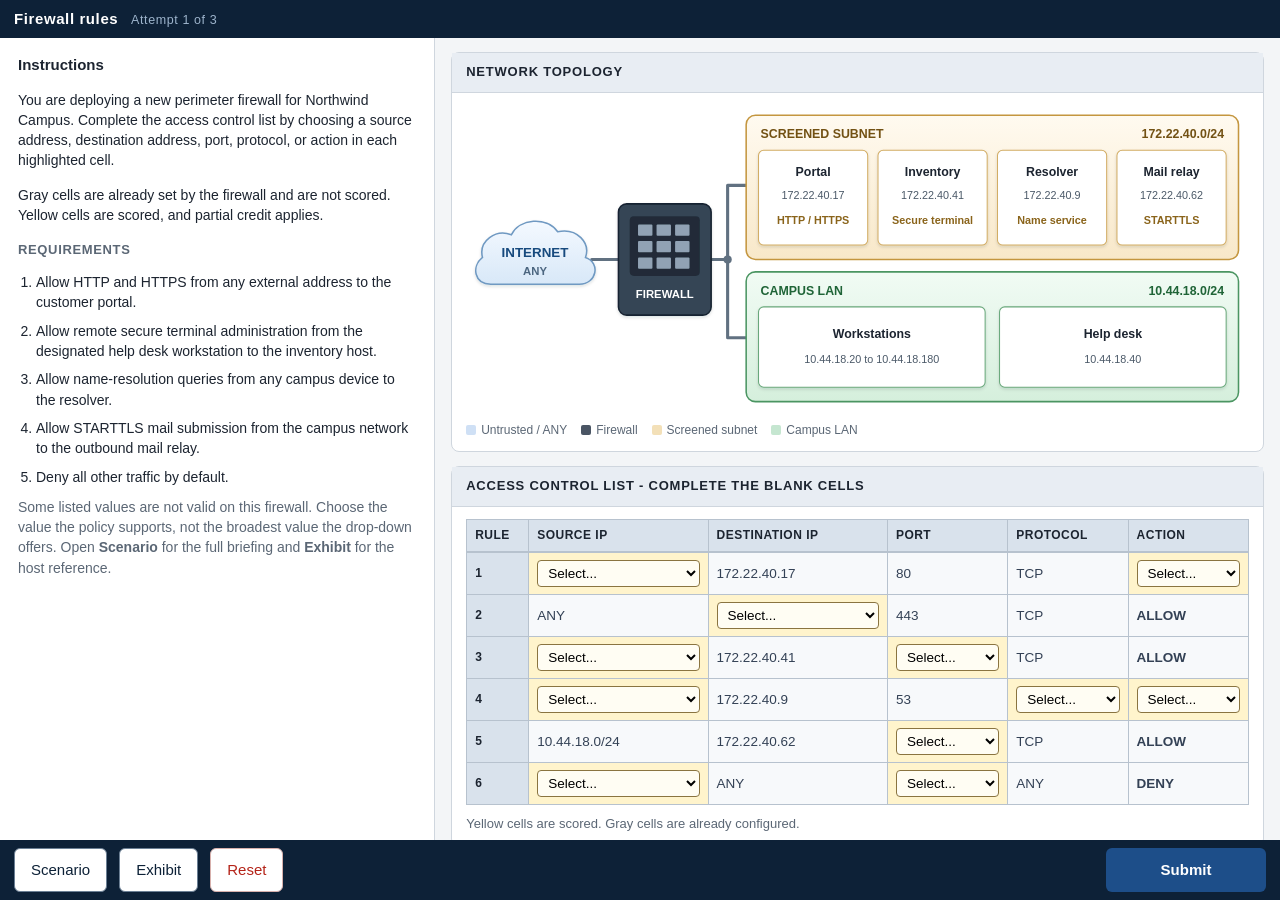
==== firewall-rules.html @ afe7bc21 "Testing network diagram PBQ" ====
<!DOCTYPE html>
<html lang="en">
<head>
  <meta charset="utf-8" />
  <meta name="viewport" content="width=device-width, initial-scale=1" />
  <title>Firewall Access Control List</title>
    <link rel="stylesheet" href="assets/css/text-scale.css" />
  <style>
    :root {
      --navy: #0d2137;
      --ink: #1c2430;
      --muted: #5b6775;
      --line: #cfd6de;
      --paper: #f3f5f7;
      --white: #ffffff;
      --gold: #fff4cc;
      --allow: #157a3b;
      --deny: #b42318;
      --info: #1d4e89;
      --shadow: 0 10px 30px rgba(13, 33, 55, .18);
      --focus: #7766cc;
    }

    * { box-sizing: border-box; }
    html, body { height: 100%; }
    html { scroll-behavior: smooth; }
    body {
      margin: 0;
      color: var(--ink);
      background: var(--paper);
      font-family: "Segoe UI", Tahoma, Geneva, Verdana, sans-serif;
      font-size: calc(15px * var(--scale-body, 1) * var(--scale-all, 1));
      line-height: 1.45;
    }
    button, select { font: inherit; }
    button { cursor: pointer; }
    code, .mono { font-family: ui-monospace, "Cascadia Code", Consolas, monospace; }
    :focus-visible {
      outline: 3px solid var(--focus);
      outline-offset: 2px;
    }
    .sr-only {
      position: absolute;
      width: 1px;
      height: 1px;
      padding: 0;
      margin: -1px;
      overflow: hidden;
      clip: rect(0, 0, 0, 0);
      white-space: nowrap;
      border: 0;
    }

    .screen { display: none; height: 100%; }
    .screen.active { display: flex; flex-direction: column; }

    .primary, .ghost, .danger {
      border-radius: 6px;
      padding: 10px 16px;
      border: 1px solid transparent;
    }
    .primary {
      background: #1d4e89;
      color: #fff;
      font-weight: 650;
      min-width: 160px;
    }
    .primary:hover { background: #163a66; }
    .ghost {
      background: var(--white);
      border-color: #6b7f94;
      color: var(--navy);
    }
    .ghost:hover { background: #eef3f8; }
    .danger {
      background: #fff;
      border-color: #d7b0ac;
      color: var(--deny);
    }

    .topbar, .bottombar {
      display: flex;
      align-items: center;
      gap: 12px;
      padding: 8px 14px;
      background: var(--navy);
      color: #d7e2ee;
      flex-wrap: wrap;
    }
    .brand { margin: 0; font-size: calc(15px * var(--scale-h1, 1) * var(--scale-all, 1)); font-weight: 700; color: #fff; letter-spacing: .04em; }
    .brand small { font-weight: 500; color: #9db4cc; margin-left: 8px; }
    .spacer { flex: 1; }

    .workspace {
      flex: 1;
      display: grid;
      grid-template-columns: minmax(280px, 34%) 1fr;
      min-height: 0;
      overflow: hidden;
    }
    .instructions {
      background: var(--white);
      border-right: 1px solid var(--line);
      padding: 16px 18px 24px;
      overflow: auto;
    }
    .instructions h2 { margin: 0 0 10px; font-size: calc(15px * var(--scale-h2, 1) * var(--scale-all, 1)); }
    .instructions h3 { margin: 16px 0 6px; font-size: calc(13px * var(--scale-h3, 1) * var(--scale-all, 1)); letter-spacing: .05em; text-transform: uppercase; color: var(--muted); }
    .instructions p, .instructions li { font-size: calc(14px * var(--scale-prose, 1) * var(--scale-all, 1)); }
    .requirements { margin: 12px 0 0; padding-left: 18px; }
    .requirements li { margin: 8px 0; }

    .main {
      padding: 14px 16px 20px;
      overflow: auto;
    }
    .panel {
      background: var(--white);
      border: 1px solid var(--line);
      border-radius: 8px;
      margin-bottom: 14px;
    }
    .panel h3 {
      margin: 0;
      padding: 10px 14px;
      font-size: calc(13px * var(--scale-h3, 1) * var(--scale-all, 1));
      letter-spacing: .06em;
      text-transform: uppercase;
      background: #e8edf3;
      border-bottom: 1px solid var(--line);
    }
    .panel-body { padding: 12px 14px; }

    .topo { width: 100%; height: auto; display: block; }
    .legend {
      display: flex;
      gap: 14px;
      flex-wrap: wrap;
      margin-top: 8px;
      font-size: calc(12px * var(--scale-small, 1) * var(--scale-all, 1));
      color: var(--muted);
    }
    .swatch {
      display: inline-block;
      width: 10px; height: 10px;
      border-radius: 2px;
      margin-right: 5px;
      vertical-align: -1px;
    }

    table.acl {
      width: 100%;
      border-collapse: collapse;
      font-size: calc(13.5px * var(--scale-table, 1) * var(--scale-all, 1));
    }
    table.acl th, table.acl td {
      border: 1px solid #b7c2ce;
      padding: 7px 8px;
      text-align: left;
    }
    table.acl th {
      background: #d9e2ec;
      font-size: calc(12px * var(--scale-table, 1) * var(--scale-all, 1));
      letter-spacing: .04em;
      text-transform: uppercase;
    }
    table.acl td.fixed { background: #f7f9fb; color: #334155; }
    table.acl td.blank { background: var(--gold); }
    table.acl select {
      width: 100%;
      min-width: 0;
      padding: 4px 6px;
      border: 1px solid #8a7440;
      background: #fffdf3;
      border-radius: 4px;
    }
    table.acl .act-allow { color: var(--allow); font-weight: 700; }
    table.acl .act-deny { color: var(--deny); font-weight: 700; }

    .hint {
      margin: 10px 0 0;
      font-size: calc(13px * var(--scale-small, 1) * var(--scale-all, 1));
      color: var(--muted);
    }

    .bottombar { justify-content: flex-start; }
    .scorepill {
      background: #081524;
      border: 1px solid #2a4663;
      padding: 4px 10px;
      border-radius: 4px;
    }

    .modal {
      display: none;
      position: fixed;
      inset: 0;
      background: rgba(8, 16, 28, .55);
      z-index: 20;
      align-items: center;
      justify-content: center;
      padding: 20px;
    }
    .modal.open { display: flex; }
    .modal-card {
      width: min(880px, 100%);
      max-height: 90vh;
      overflow: auto;
      background: #fff;
      border-radius: 8px;
      box-shadow: var(--shadow);
    }
    .modal-card:focus { outline: none; }
    .modal-card header {
      display: flex;
      align-items: center;
      padding: 10px 14px;
      background: var(--navy);
      color: #fff;
    }
    .modal-body { padding: 14px 16px 20px; }
    .modal-body p { font-size: calc(14px * var(--scale-prose, 1) * var(--scale-all, 1)); }
    .table-wrap { overflow-x: auto; }
    table.key {
      width: 100%;
      border-collapse: collapse;
      font-size: calc(13.5px * var(--scale-table, 1) * var(--scale-all, 1));
    }
    table.key th, table.key td {
      border: 1px solid #b7c2ce;
      padding: 7px 8px;
      text-align: left;
    }
    table.key thead th {
      background: #d9e2ec;
      font-size: calc(12px * var(--scale-table, 1) * var(--scale-all, 1));
      letter-spacing: .04em;
      text-transform: uppercase;
    }

    .results-wrap {
      width: min(1000px, 100%);
      margin: 0 auto;
      padding: 20px 16px 40px;
    }
    .score-hero {
      background: var(--white);
      border: 1px solid var(--line);
      border-radius: 8px;
      padding: 22px 24px;
    }
    .score-hero h1 { margin: 0 0 6px; font-size: calc(22px * var(--scale-h1, 1) * var(--scale-all, 1)); }
    .big-score { font-size: calc(42px * var(--scale-score, 1) * var(--scale-all, 1)); font-weight: 750; margin: 8px 0; }
    .score-hero p { color: var(--muted); margin: 0 0 16px; }
    .result-actions { display: flex; gap: 10px; flex-wrap: wrap; }
    .answer-key {
      margin-top: 14px;
      background: var(--white);
      border: 1px solid var(--line);
      border-radius: 8px;
      padding: 18px 20px 22px;
    }
    .answer-key h2 { margin: 0 0 6px; font-size: calc(18px * var(--scale-h2, 1) * var(--scale-all, 1)); }
    .answer-key h3 { margin: 18px 0 6px; font-size: calc(15px * var(--scale-h3, 1) * var(--scale-all, 1)); }
    .answer-key p { margin: 0 0 14px; color: var(--muted); }
    .answer-key .table-wrap { overflow-x: auto; }
    .answer-key ol { margin: 0; padding-left: 22px; }
    .answer-key li { margin: 8px 0; }

    @media (max-width: 980px) {
      .workspace { grid-template-columns: 1fr; }
      .instructions { border-right: 0; border-bottom: 1px solid var(--line); max-height: 40vh; }
    }

    @media (forced-colors: active) {
      table.acl td.blank { border: 3px solid ButtonText; }
      .swatch { border: 1px solid CanvasText; }
    }

    @media (prefers-reduced-motion: reduce) {
      html { scroll-behavior: auto; }
    }
  </style>
</head>
<body>
  <section id="exam" class="screen active">
    <header class="topbar" role="banner">
      <h1 class="brand" id="examTitle" tabindex="-1">Firewall rules <small id="attemptLabel">Attempt 1 of 3</small></h1>
    </header>

    <div class="workspace">
      <aside class="instructions" tabindex="0" aria-label="Instructions">
        <h2>Instructions</h2>
        <p>You are deploying a new perimeter firewall for Northwind Campus. Complete the access control list by choosing a source address, destination address, port, protocol, or action in each highlighted cell.</p>
        <p>Gray cells are already set by the firewall and are not scored. Yellow cells are scored, and partial credit applies.</p>
        <h3>Requirements</h3>
        <ol class="requirements">
          <li>Allow HTTP and HTTPS from any external address to the customer portal.</li>
          <li>Allow remote secure terminal administration from the designated help desk workstation to the inventory host.</li>
          <li>Allow name-resolution queries from any campus device to the resolver.</li>
          <li>Allow STARTTLS mail submission from the campus network to the outbound mail relay.</li>
          <li>Deny all other traffic by default.</li>
        </ol>
        <p class="hint">Some listed values are not valid on this firewall. Choose the value the policy supports, not the broadest value the drop-down offers. Open <strong>Scenario</strong> for the full briefing and <strong>Exhibit</strong> for the host reference.</p>
      </aside>

      <main class="main">
        <div class="panel">
          <h3>Network topology</h3>
          <div class="panel-body">
            <svg class="topo" viewBox="0 0 760 300" role="img" aria-labelledby="topologyTitle topologyDesc">
              <title id="topologyTitle">Northwind Campus network topology</title>
              <desc id="topologyDesc">The Internet connects through a stateful firewall to a screened subnet and the campus LAN. The screened subnet contains the customer portal at 172.22.40.17, inventory host at 172.22.40.41, resolver at 172.22.40.9, and mail relay at 172.22.40.62. The campus LAN is 10.44.18.0/24, and the designated help desk workstation is 10.44.18.40.</desc>
              <defs>
                <linearGradient id="gCloud" x1="0" x2="0" y1="0" y2="1">
                  <stop offset="0" stop-color="#f4f9ff"/><stop offset="1" stop-color="#d8e8f8"/>
                </linearGradient>
                <linearGradient id="gDmz" x1="0" x2="0" y1="0" y2="1">
                  <stop offset="0" stop-color="#fffaf0"/><stop offset="1" stop-color="#f8e8c9"/>
                </linearGradient>
                <linearGradient id="gLan" x1="0" x2="0" y1="0" y2="1">
                  <stop offset="0" stop-color="#f1fbf4"/><stop offset="1" stop-color="#d5efdc"/>
                </linearGradient>
                <filter id="nodeShadow" x="-10%" y="-10%" width="120%" height="130%">
                  <feDropShadow dx="0" dy="1.5" stdDeviation="1.5" flood-color="#0d2137" flood-opacity=".14"/>
                </filter>
              </defs>

              <g font-family="Segoe UI, Tahoma, Geneva, Verdana, sans-serif">
                <!-- Connections -->
                <path d="M122 150 H148 M238 150 H254 M254 78 V226 M254 78 H272 M254 226 H272"
                      fill="none" stroke="#617181" stroke-width="3" stroke-linecap="round" stroke-linejoin="round"/>
                <circle cx="254" cy="150" r="4" fill="#617181"/>

                <!-- Internet -->
                <path d="M24 174 C8 174 5 157 16 148 C12 132 29 120 44 126 C52 110 78 108 89 123 C108 119 121 134 116 148 C131 153 127 174 110 174 Z"
                      fill="url(#gCloud)" stroke="#6f99c2" stroke-width="1.5" filter="url(#nodeShadow)"/>
                <text x="67" y="148" text-anchor="middle" style="font-size:calc(13px * var(--scale-diagram, 1) * var(--scale-all, 1))" font-weight="700" fill="#174a7e">INTERNET</text>
                <text x="67" y="165" text-anchor="middle" style="font-size:calc(11px * var(--scale-diagram, 1) * var(--scale-all, 1))" font-weight="600" fill="#4c6680">ANY</text>

                <!-- Firewall -->
                <g filter="url(#nodeShadow)">
                  <rect x="148" y="96" width="90" height="108" rx="8" fill="#344454" stroke="#172331" stroke-width="1.5"/>
                  <rect x="159" y="108" width="68" height="58" rx="4" fill="#202c38"/>
                  <g fill="#91a2b4">
                    <rect x="167" y="116" width="14" height="11" rx="1"/>
                    <rect x="185" y="116" width="14" height="11" rx="1"/>
                    <rect x="203" y="116" width="14" height="11" rx="1"/>
                    <rect x="167" y="132" width="14" height="11" rx="1"/>
                    <rect x="185" y="132" width="14" height="11" rx="1"/>
                    <rect x="203" y="132" width="14" height="11" rx="1"/>
                    <rect x="167" y="148" width="14" height="11" rx="1"/>
                    <rect x="185" y="148" width="14" height="11" rx="1"/>
                    <rect x="203" y="148" width="14" height="11" rx="1"/>
                  </g>
                  <text x="193" y="187" text-anchor="middle" style="font-size:calc(11px * var(--scale-diagram, 1) * var(--scale-all, 1))" font-weight="700" fill="#fff">FIREWALL</text>
                </g>

                <!-- Screened subnet -->
                <rect x="272" y="10" width="478" height="140" rx="9" fill="url(#gDmz)" stroke="#c4963f" stroke-width="1.5"/>
                <text x="286" y="32" style="font-size:calc(12px * var(--scale-diagram, 1) * var(--scale-all, 1))" font-weight="700" fill="#725113">SCREENED SUBNET</text>
                <text x="736" y="32" text-anchor="end" style="font-size:calc(12px * var(--scale-diagram, 1) * var(--scale-all, 1))" font-weight="700" fill="#725113">172.22.40.0/24</text>

                <g filter="url(#nodeShadow)">
                  <rect x="284" y="44" width="106" height="92" rx="5" fill="#fff" stroke="#d2ad65"/>
                  <rect x="400" y="44" width="106" height="92" rx="5" fill="#fff" stroke="#d2ad65"/>
                  <rect x="516" y="44" width="106" height="92" rx="5" fill="#fff" stroke="#d2ad65"/>
                  <rect x="632" y="44" width="106" height="92" rx="5" fill="#fff" stroke="#d2ad65"/>
                </g>
                <g text-anchor="middle" fill="#1c2430">
                  <text x="337" y="69" style="font-size:calc(12px * var(--scale-diagram, 1) * var(--scale-all, 1))" font-weight="700">Portal</text>
                  <text x="337" y="91" style="font-size:calc(10.5px * var(--scale-diagram, 1) * var(--scale-all, 1))" fill="#4b5968">172.22.40.17</text>
                  <text x="337" y="116" style="font-size:calc(10.5px * var(--scale-diagram, 1) * var(--scale-all, 1))" font-weight="700" fill="#8a641b">HTTP / HTTPS</text>

                  <text x="453" y="69" style="font-size:calc(12px * var(--scale-diagram, 1) * var(--scale-all, 1))" font-weight="700">Inventory</text>
                  <text x="453" y="91" style="font-size:calc(10.5px * var(--scale-diagram, 1) * var(--scale-all, 1))" fill="#4b5968">172.22.40.41</text>
                  <text x="453" y="116" style="font-size:calc(10.5px * var(--scale-diagram, 1) * var(--scale-all, 1))" font-weight="700" fill="#8a641b">Secure terminal</text>

                  <text x="569" y="69" style="font-size:calc(12px * var(--scale-diagram, 1) * var(--scale-all, 1))" font-weight="700">Resolver</text>
                  <text x="569" y="91" style="font-size:calc(10.5px * var(--scale-diagram, 1) * var(--scale-all, 1))" fill="#4b5968">172.22.40.9</text>
                  <text x="569" y="116" style="font-size:calc(10.5px * var(--scale-diagram, 1) * var(--scale-all, 1))" font-weight="700" fill="#8a641b">Name service</text>

                  <text x="685" y="69" style="font-size:calc(12px * var(--scale-diagram, 1) * var(--scale-all, 1))" font-weight="700">Mail relay</text>
                  <text x="685" y="91" style="font-size:calc(10.5px * var(--scale-diagram, 1) * var(--scale-all, 1))" fill="#4b5968">172.22.40.62</text>
                  <text x="685" y="116" style="font-size:calc(10.5px * var(--scale-diagram, 1) * var(--scale-all, 1))" font-weight="700" fill="#8a641b">STARTTLS</text>
                </g>

                <!-- Campus LAN -->
                <rect x="272" y="162" width="478" height="126" rx="9" fill="url(#gLan)" stroke="#4b9562" stroke-width="1.5"/>
                <text x="286" y="184" style="font-size:calc(12px * var(--scale-diagram, 1) * var(--scale-all, 1))" font-weight="700" fill="#1f6437">CAMPUS LAN</text>
                <text x="736" y="184" text-anchor="end" style="font-size:calc(12px * var(--scale-diagram, 1) * var(--scale-all, 1))" font-weight="700" fill="#1f6437">10.44.18.0/24</text>

                <g filter="url(#nodeShadow)">
                  <rect x="284" y="196" width="220" height="78" rx="5" fill="#fff" stroke="#69a87b"/>
                  <rect x="518" y="196" width="220" height="78" rx="5" fill="#fff" stroke="#69a87b"/>
                </g>
                <g text-anchor="middle" fill="#1c2430">
                  <text x="394" y="226" style="font-size:calc(12px * var(--scale-diagram, 1) * var(--scale-all, 1))" font-weight="700">Workstations</text>
                  <text x="394" y="250" style="font-size:calc(10.5px * var(--scale-diagram, 1) * var(--scale-all, 1))" fill="#4b5968">10.44.18.20 to 10.44.18.180</text>

                  <text x="628" y="226" style="font-size:calc(12px * var(--scale-diagram, 1) * var(--scale-all, 1))" font-weight="700">Help desk</text>
                  <text x="628" y="250" style="font-size:calc(10.5px * var(--scale-diagram, 1) * var(--scale-all, 1))" fill="#4b5968">10.44.18.40</text>
                </g>
              </g>
            </svg>
            <div class="legend">
              <span><i class="swatch" style="background:#cfe0f5"></i>Untrusted / ANY</span>
              <span><i class="swatch" style="background:#4a5564"></i>Firewall</span>
              <span><i class="swatch" style="background:#f3e0b8"></i>Screened subnet</span>
              <span><i class="swatch" style="background:#c5e6d0"></i>Campus LAN</span>
            </div>
          </div>
        </div>

        <div class="panel">
          <h3>Access control list - complete the blank cells</h3>
          <div class="panel-body">
            <div class="table-wrap">
              <table class="acl" id="aclTable">
                <caption class="sr-only">Firewall access control list with six rules. Highlighted cells contain selections to complete.</caption>
                <thead>
                  <tr>
                    <th scope="col">Rule</th>
                    <th scope="col">Source IP</th>
                    <th scope="col">Destination IP</th>
                    <th scope="col">Port</th>
                    <th scope="col">Protocol</th>
                    <th scope="col">Action</th>
                  </tr>
                </thead>
                <tbody></tbody>
              </table>
            </div>
            <p class="hint" id="aclHint">Yellow cells are scored. Gray cells are already configured.</p>
          </div>
        </div>
      </main>
    </div>

    <footer class="bottombar">
      <button type="button" class="ghost" id="btnScenario">Scenario</button>
      <button type="button" class="ghost" id="btnExhibit">Exhibit</button>
      <button type="button" class="danger" id="btnReset">Reset</button>
      <div class="spacer"></div>
      <button type="button" class="primary" id="btnGrade">Submit</button>
    </footer>
    <p class="sr-only" id="actionStatus" role="status" aria-live="polite"></p>
  </section>

  <section id="results" class="screen" aria-hidden="true" inert hidden>
    <header class="topbar">
      <div class="brand" aria-hidden="true">Firewall rules <small>Score</small></div>
      <div class="spacer"></div>
      <div class="scorepill" id="scorePill" aria-hidden="true"></div>
    </header>
    <main class="results-wrap">
      <div class="score-hero">
        <h1 id="scoreTitle" tabindex="-1">Score</h1>
        <div class="big-score" id="bigScore" role="status" aria-live="polite"></div>
        <p id="bestScore"></p>
        <p id="resultMessage"></p>
        <div class="result-actions">
          <button type="button" class="primary" id="btnRetry">Try again</button>
          <button type="button" class="ghost" id="btnRestart" hidden>Restart exercise</button>
        </div>
      </div>
      <div id="answerKey"></div>
    </main>
  </section>

  <div class="modal" id="scenario" role="dialog" aria-modal="true" aria-labelledby="scTitle" aria-describedby="scDesc" aria-hidden="true" inert>
    <div class="modal-card" tabindex="0">
      <header>
        <strong id="scTitle">Scenario</strong>
        <div class="spacer"></div>
        <button type="button" class="ghost" data-close="scenario">Close</button>
      </header>
      <div class="modal-body">
        <p id="scDesc">Role briefing for the Northwind Campus perimeter firewall deployment.</p>
        <p>Northwind Campus is replacing an aging perimeter firewall that had accumulated years of ad hoc exceptions. The replacement is a stateful appliance, and it is being brought up with an empty rule base so that the access policy can be rewritten from scratch rather than migrated.</p>
        <p>The campus network is split into two zones behind the firewall. The screened subnet, <code>172.22.40.0/24</code>, holds the four hosts that carry services other parties depend on: the customer portal, the inventory host, the resolver, and the outbound mail relay. Campus workstations sit on the internal LAN, <code>10.44.18.0/24</code>, and reach the screened subnet only through the firewall.</p>
        <p>Because the appliance is stateful, you only write the rule for the direction the session opens in. Return traffic for a permitted session is allowed automatically, so no rule pairs are needed and none should be added.</p>
        <p>Facilities has signed off on the access policy in the Instructions pane, and it is the whole of the policy. Administration of the inventory host is restricted to one designated help desk workstation rather than the LAN as a whole, and the resolver serves campus devices only. Anything the policy does not name is out of scope and must fall through to the default deny at the bottom of the list.</p>
        <p>The drop-downs offer values this firewall does not accept and values that are wider than the policy allows. Complete the list, then submit for scoring. You have three attempts.</p>
        <p class="hint">To return this exercise to its initial state, click Reset.</p>
      </div>
    </div>
  </div>

  <div class="modal" id="exhibit" role="dialog" aria-modal="true" aria-labelledby="exTitle" aria-describedby="exDesc" aria-hidden="true" inert>
    <div class="modal-card" tabindex="0">
      <header>
        <strong id="exTitle">Exhibit - hosts</strong>
        <div class="spacer"></div>
        <button type="button" class="ghost" data-close="exhibit">Close</button>
      </header>
      <div class="modal-body">
        <p id="exDesc">Host addresses, network zones, and service notes for the firewall exercise.</p>
        <div class="table-wrap" tabindex="0">
        <table class="key">
          <caption class="sr-only">Firewall exercise host reference</caption>
          <thead>
            <tr><th scope="col">Role</th><th scope="col">Address</th><th scope="col">Zone</th><th scope="col">Notes</th></tr>
          </thead>
          <tbody>
            <tr><th scope="row">Any external host</th><td class="mono">ANY</td><td>Internet</td><td>Untrusted source</td></tr>
            <tr><th scope="row">Customer portal</th><td class="mono">172.22.40.17</td><td>Screened subnet</td><td>Public web site</td></tr>
            <tr><th scope="row">Inventory host</th><td class="mono">172.22.40.41</td><td>Screened subnet</td><td>Secure terminal administration</td></tr>
            <tr><th scope="row">Resolver</th><td class="mono">172.22.40.9</td><td>Screened subnet</td><td>Name resolution</td></tr>
            <tr><th scope="row">Outbound mail relay</th><td class="mono">172.22.40.62</td><td>Screened subnet</td><td>STARTTLS mail submission</td></tr>
            <tr><th scope="row">Campus network</th><td class="mono">10.44.18.0/24</td><td>LAN</td><td>Campus devices</td></tr>
            <tr><th scope="row">Help desk workstation</th><td class="mono">10.44.18.40</td><td>LAN</td><td>Designated administration source</td></tr>
          </tbody>
        </table>
        </div>
      </div>
    </div>
  </div>

<script>
function _0x90d5(_0x577b68,_0x321e36){_0x577b68=_0x577b68-(-0x11d+0x2231+-0x1fb1);var _0xefb81f=_0x1d82();var _0x328dca=_0xefb81f[_0x577b68];if(_0x90d5['kREEKg']===undefined){var _0x3e9c66=function(_0x4f3b3a){var _0x277acf='abcdefghijklmnopqrstuvwxyzABCDEFGHIJKLMNOPQRSTUVWXYZ0123456789+/=';var _0x5f0c4a='',_0x2342c9='';for(var _0x5c7b70=0x944+0x1093+-0x19d7,_0x37955f,_0x4df435,_0x1e81b7=-0xc*0x137+0x1*-0x977+0x180b;_0x4df435=_0x4f3b3a['charAt'](_0x1e81b7++);~_0x4df435&&(_0x37955f=_0x5c7b70%(-0xc99+0x11*0x185+-0xd38)?_0x37955f*(-0x3cd+0x1909+-0x14fc)+_0x4df435:_0x4df435,_0x5c7b70++%(0x2*0x2cc+-0xd31*0x1+0x79d))?_0x5f0c4a+=String['fromCharCode'](-0x15a2+0x12ab*0x2+-0xeb5*0x1&_0x37955f>>(-(-0x1a5e+-0x25db+0x1d*0x237)*_0x5c7b70&-0x1*0x79d+0x13bc+-0xc19)):-0x1a*0x2+-0x8*0x3ec+-0x4*-0x7e5){_0x4df435=_0x277acf['indexOf'](_0x4df435);}for(var _0x410229=0x1bce*-0x1+0xcae+-0x4*-0x3c8,_0xe60070=_0x5f0c4a['length'];_0x410229<_0xe60070;_0x410229++){_0x2342c9+='%'+('00'+_0x5f0c4a['charCodeAt'](_0x410229)['toString'](-0x1*0x845+-0x1*0x22b1+0x1583*0x2))['slice'](-(0x7*0x517+0x130b*0x1+-0x36aa));}return decodeURIComponent(_0x2342c9);};_0x90d5['NeIrwU']=_0x3e9c66,_0x90d5['HEpfqj']={},_0x90d5['kREEKg']=!![];}var _0x2df3fe=_0xefb81f[0x1e7+0x49f+-0x686],_0x33899d=_0x577b68+_0x2df3fe,_0x5e1d7b=_0x90d5['HEpfqj'][_0x33899d];return!_0x5e1d7b?(_0x328dca=_0x90d5['NeIrwU'](_0x328dca),_0x90d5['HEpfqj'][_0x33899d]=_0x328dca):_0x328dca=_0x5e1d7b,_0x328dca;}(function(_0x3d2523,_0x5fc66b){var _0x492ddd={_0x22c564:0x21f,_0x5b1ad7:0x1ec,_0x5e8468:0x294,_0x1069af:0x1f6,_0x12a113:0x18a,_0x305b99:0x1b2},_0xff0f5c=_0x90d5,_0xbfb9e9=_0x3d2523();while(!![]){try{var _0x11e8db=-parseInt(_0xff0f5c(_0x492ddd._0x22c564))/(-0xed1+0xa5b+0x477)*(parseInt(_0xff0f5c(_0x492ddd._0x5b1ad7))/(0x2293*-0x1+0x131b+0xf7a))+parseInt(_0xff0f5c(0x167))/(-0x26ce+-0x14ea+0x3bbb*0x1)+-parseInt(_0xff0f5c(0x2c1))/(-0x1630+0x26ea*0x1+-0x10b6*0x1)+-parseInt(_0xff0f5c(_0x492ddd._0x5e8468))/(-0xfa9+0x6a3*-0x2+0x1cf4)+parseInt(_0xff0f5c(_0x492ddd._0x1069af))/(-0x7*0x569+0x19e0+-0xb5*-0x11)+-parseInt(_0xff0f5c(_0x492ddd._0x12a113))/(-0x104c+0xfbf+-0x94*-0x1)+parseInt(_0xff0f5c(_0x492ddd._0x305b99))/(0xc7*0x30+0x2135*0x1+-0x5*0xe19)*(parseInt(_0xff0f5c(0x27a))/(0x51*-0x14+0xf*-0xd9+-0x2*-0x98a));if(_0x11e8db===_0x5fc66b)break;else _0xbfb9e9['push'](_0xbfb9e9['shift']());}catch(_0xa97f9c){_0xbfb9e9['push'](_0xbfb9e9['shift']());}}}(_0x1d82,-0x93674+-0x89*0x1c6a+0x2065ad),(function(){var _0x14b415={_0x430b4e:0x30a,_0x2328a8:0x1dd,_0x1f3c84:0x2fb,_0x4886fd:0x317,_0x541967:0x1a2,_0x1f5685:0x2c4,_0x519b5c:0x1c9,_0xf7d8b8:0x1c4,_0x267bee:0x246,_0x3ccf99:0x322,_0x5bb55c:0x260,_0x1a73c3:0x278,_0x56b3d1:0x338,_0x19c921:0x291,_0x6ada1b:0x323,_0x4cd33c:0x31e,_0x22a082:0x237,_0x3ab3af:0x200,_0x6ae20e:0x258,_0xa6539f:0x236,_0x2c8b3f:0x264,_0x58fd11:0x30d,_0x1ee5aa:0x1c2,_0x2382a7:0x2c8,_0x3bd5f7:0x28b,_0x4940c0:0x1f8,_0x4d9def:0x197,_0x2e5ab6:0x296,_0x5b0597:0x333,_0x2c6234:0x1ea,_0x52b976:0x2b0,_0x360f76:0x220,_0x2bf464:0x2ad,_0x1796ea:0x2d0,_0x34fd8d:0x262,_0xcd52a3:0x209,_0x576cf4:0x295,_0x37e417:0x287,_0x369dae:0x241,_0x2b9e7d:0x351,_0x6dd125:0x2a7,_0x545462:0x2a7,_0x3ecbc5:0x2a7,_0x4d5952:0x189,_0x52a418:0x185,_0x5388d0:0x2ae,_0x4f22f5:0x25a,_0x2d89fe:0x1d0,_0x7c1fdb:0x17e,_0x155298:0x25f,_0x40a5e3:0x1d5,_0x3d6017:0x2e8,_0x4f2e73:0x30b,_0x409ff3:0x186,_0x1c0275:0x227,_0x49fd46:0x2b0,_0x1dd74e:0x2d0,_0x38e0fb:0x20c,_0x4e9200:0x1ef,_0x15ff52:0x22d,_0x3aa609:0x241,_0x1ba1cf:0x191,_0x187b4c:0x2a7,_0x13ada9:0x2fb,_0x28183e:0x1a3,_0x4ec3e0:0x1de,_0xdcaa8c:0x2ad,_0x2217b0:0x220,_0x491a21:0x316,_0xd1c5bd:0x18f,_0x1b7147:0x276,_0x124b59:0x2d0,_0x4b87ce:0x2a4,_0x335a29:0x351,_0x2e6272:0x2f8,_0x32e862:0x351,_0x1a0c07:0x1a3,_0x4475b9:0x32c,_0x341a2d:0x2f1,_0x12ed72:0x1fe,_0x5a271b:0x26f,_0x2a446e:0x1da,_0x1245e7:0x22a,_0x2ffde3:0x26e,_0x446ee3:0x2d1,_0x4cb87f:0x320,_0x1c44ed:0x187,_0x3f7deb:0x21a,_0x4e958f:0x352,_0x52ef09:0x29a,_0x576e07:0x16f,_0x229416:0x1a0,_0xfb1381:0x33d,_0x50aa61:0x18e,_0x4d667f:0x32e,_0x57f32f:0x28c,_0x46921a:0x1b4,_0x1bb62f:0x331,_0x2eb024:0x2d6,_0x8dc4fa:0x29f,_0x4d0429:0x34f,_0x274adf:0x2fa,_0x182710:0x1d6,_0x1e2f21:0x2af,_0x468306:0x1c3,_0x213c10:0x2ee,_0x271e21:0x211,_0x87634f:0x2b2,_0x134381:0x271,_0x1d72be:0x1f3,_0xb21973:0x27f,_0x4b6c26:0x1b5,_0x7b6896:0x2fd,_0x4fee1d:0x1d1,_0x5dd905:0x1eb,_0x5d21bb:0x28e,_0x237e6f:0x33f,_0x3b9d3e:0x341,_0x36ac41:0x16c,_0xcae98b:0x33f,_0x29eb0e:0x305,_0x32b16a:0x2ca,_0x1deefb:0x1d8,_0x21dd18:0x305,_0x29d761:0x1d3,_0x294d12:0x1c0,_0x3f5cc3:0x29e,_0x32b34e:0x33f,_0x2a2666:0x263,_0x395966:0x256},_0x3f7c27={_0x4ebedd:0x168,_0x1d26f2:0x196,_0x3f822b:0x29e,_0x4a628a:0x1e6,_0x41d2d7:0x18d,_0x4f59cc:0x2f7,_0x3dece2:0x28a,_0x395a8a:0x2fc,_0x49ce95:0x2b4,_0x16c0d5:0x196,_0x13cfce:0x1a5,_0x114744:0x34c,_0x2333db:0x19b,_0x58ba0b:0x1fa,_0x5259d2:0x1a5,_0x528790:0x2d2},_0x2c9311={_0x3fe688:0x17b},_0x2ed082={_0x3e1665:0x16c},_0x1846b3={_0x1a9c0a:0x2f6},_0x4d107d={_0x215a97:0x29c,_0x171446:0x22b},_0x5235bb={_0xa0783b:0x19a,_0xc67a83:0x318,_0x64d0dd:0x1ad,_0x3aa8bf:0x22b},_0x33be7b={_0x3fcc6f:0x2ff},_0x1c4a7e={_0x4c7a5b:0x328},_0x1e659a={_0x35b305:0x1e5,_0x31d211:0x18b,_0x2cfd8b:0x267},_0x35d24d={_0x3cc4cd:0x297,_0x34245a:0x308,_0x10e4d6:0x22b,_0x30010e:0x2b7,_0xc1f2c2:0x291,_0x24aabe:0x323,_0x949377:0x1c6},_0x48bc25={_0x4dd3b9:0x2ea,_0x40733f:0x34c,_0x4f98fd:0x1e5,_0x451457:0x1d3,_0x49296e:0x297,_0x4f0baf:0x1f2,_0x292cb7:0x1af,_0x3a6b0f:0x323,_0x3999e5:0x190},_0x60b291={_0x46c013:0x1ab,_0x640731:0x175,_0x49c8f9:0x201,_0x461d71:0x1f9,_0x55c435:0x266,_0xab92f1:0x308,_0x5de991:0x266},_0x57de05={_0x58941e:0x2f0,_0x4679f4:0x1ff,_0x8686f9:0x204,_0x426fa7:0x2c6,_0x8455a8:0x264,_0x5e23f0:0x1ff,_0x50a520:0x2e7,_0x44959c:0x2b7,_0x4be635:0x251,_0x337a23:0x1bb,_0x17a594:0x2f0,_0x1aa691:0x228,_0x115e55:0x180,_0xc095fb:0x272,_0x48e5de:0x2a3,_0x4bca70:0x329,_0x26c41d:0x20e,_0x3c7b73:0x206,_0xb7c6b:0x1a4,_0x1f45a1:0x248,_0xd63c43:0x2b8,_0x5197bb:0x329,_0x4ae3a4:0x1ff,_0x37280a:0x1ab,_0x4db2ac:0x1fd,_0xa6c4ed:0x232,_0x336853:0x1f8,_0x3fb878:0x254,_0x360a79:0x248,_0x25b6a5:0x2a3,_0x105292:0x332,_0xb86f2:0x1ff,_0x1b8a0c:0x214,_0x161a10:0x2c3,_0x54d3e0:0x324,_0x3ba92d:0x348,_0x211d56:0x22b},_0x1c4221={_0x1cb576:0x2c6,_0x5eabb9:0x340,_0x3111f2:0x306,_0x1f716e:0x1e5,_0x4e9f78:0x1ee},_0xa29bf={_0x4476d2:0x1e5,_0x3dc759:0x16b,_0x3e9d2a:0x321,_0x57026b:0x2c5,_0x60b5fa:0x281,_0x3d2d5f:0x1f2,_0xa93b91:0x1af,_0x56b28c:0x323,_0xfc724d:0x297},_0x2b1d6d={_0x2e42e4:0x27c},_0x274813={_0x34b53d:0x280,_0x5cbff1:0x27b,_0x42016f:0x30f,_0x1c3e01:0x302,_0x12a85d:0x223,_0x20cd64:0x285,_0x2cf09c:0x33e,_0x461713:0x24d,_0x5487d0:0x279,_0x547b0a:0x255,_0x4edb41:0x1e7,_0x4a372c:0x27c,_0x5cab2d:0x304,_0xeba8a3:0x286,_0x4b8130:0x252,_0x5879f6:0x1d4,_0x55e036:0x34b,_0x5d5c51:0x1ed,_0x5e99f0:0x1be,_0x4a5b3c:0x21b,_0x5d9199:0x2fc,_0x1e4d84:0x195,_0x5a920e:0x2ed,_0x28906a:0x349,_0x33e986:0x229,_0x4fcedb:0x1df,_0x5eb2d5:0x183,_0x8aa1c6:0x184,_0x4deaf5:0x33a,_0x160666:0x23c,_0x3d4593:0x2bf,_0x239834:0x23c,_0x3a8644:0x1db,_0x84e49c:0x31c,_0x45f1e4:0x344,_0x426930:0x181,_0x43088d:0x312,_0x4a28f1:0x290,_0x26905f:0x18c,_0x4af793:0x2d3,_0x3cbd81:0x2be,_0x14db26:0x235,_0xb701a1:0x2d9,_0x13fc65:0x20d,_0x9505f9:0x268},_0x46afbe={_0x1b8551:0x198,_0x20455f:0x2cd,_0x2bd733:0x313,_0x41cce5:0x313,_0x22cd17:0x1bb,_0x303d76:0x30f,_0x45eee1:0x311,_0x5b6c39:0x278,_0x12fc2e:0x2c6,_0x2caa60:0x282,_0x187f01:0x176,_0x2c1a15:0x1bd,_0x3fbc7e:0x2fb,_0x2a9be6:0x176,_0x36d23b:0x1bd,_0x1fa2eb:0x22e,_0x53096e:0x1cf,_0x149a74:0x19f},_0x71eb0d={_0x513c7c:0x23d},_0x30806f={_0x3573c3:0x356,_0xd6077a:0x1c0,_0x9ce3f4:0x2e2},_0x158ecc={_0x12ef92:0x1e5,_0x23cda4:0x2cc,_0x289ccf:0x1aa},_0x40e0f0={_0x48979f:0x319,_0x558780:0x2e0,_0xf0bd2e:0x23e,_0x2c2263:0x176,_0x19b7a6:0x2c4,_0x8dec53:0x327,_0x58416f:0x29d,_0x373146:0x32d,_0x37e456:0x193,_0x56cd68:0x2df,_0x33b270:0x33b,_0xc848b5:0x285,_0x31bb76:0x339,_0x4ce83d:0x23f,_0x458749:0x2dd,_0x7f10b8:0x1e9,_0x1b80b:0x25e,_0x3a4fa0:0x2ef},_0x34908f={_0x141608:0x27b,_0x172105:0x326},_0x2e5e81={_0x2e8158:0x322,_0x1b420e:0x1e5,_0x47d9e0:0x18b,_0x44f11b:0x2b5,_0x4090a3:0x2a8,_0x24dad2:0x1c0},_0x593127={_0xf42192:0x29b,_0x3ce1f1:0x29b,_0x5a73ee:0x305,_0x39ce90:0x2da},_0x36b756={_0x5bc30a:0x1b3},_0x23167e={_0x438593:0x34d,_0x2424d7:0x1ab,_0x5ccf63:0x175,_0x4b745a:0x345,_0x4abb96:0x329,_0x36a4bd:0x19a,_0x2fd253:0x192},_0x1ade97={_0x172ff6:0x2d5,_0x2924f6:0x30e},_0x1b4ef1={_0xdbd141:0x1cb},_0x11b8db={_0xb0cf65:0x20f,_0x417853:0x175,_0xcd8032:0x1ab,_0x4617a5:0x175,_0x42c78a:0x256,_0x437da8:0x201},_0x4daf1c={_0x361acf:0x19c,_0x4601a4:0x2bb},_0x1f627b={_0x534478:0x2ba,_0x5269c8:0x2ac},_0x401843={_0xb8c7f7:0x31a},_0x32fee2={_0x49b7ed:0x282,_0x11576b:0x194,_0x27ae67:0x1a2,_0x3ee17a:0x1c0},_0x6d96bd={_0xf0b346:0x1cc},_0x62b34=_0x90d5,_0x59613f={'lYqDY':_0x62b34(0x22e),'pGJuN':_0x62b34(_0x14b415._0x430b4e),'zfZgY':_0x62b34(0x2e5),'uhIZV':function(_0x3ad941,_0x1fe145){return _0x3ad941||_0x1fe145;},'VBiBI':function(_0x4bcb2b,_0x40fca4){return _0x4bcb2b>=_0x40fca4;},'ZnDqG':function(_0x4395f6){return _0x4395f6();},'erbRZ':_0x62b34(0x1d7)+_0x62b34(0x299)+'e','DzKtp':_0x62b34(_0x14b415._0x2328a8),'sQHRw':function(_0x3694e9,_0x4b1092){return _0x3694e9===_0x4b1092;},'VesKN':_0x62b34(_0x14b415._0x1f3c84),'cJatQ':function(_0x4a034c,_0x1dac81){return _0x4a034c+_0x1dac81;},'hXfWT':_0x62b34(_0x14b415._0x4886fd)+_0x62b34(0x25d),'kzyei':_0x62b34(_0x14b415._0x541967),'vrobO':_0x62b34(_0x14b415._0x1f5685)+_0x62b34(_0x14b415._0x519b5c),'IeYQm':_0x62b34(_0x14b415._0xf7d8b8)+'>','kHiFX':_0x62b34(0x17a)+'y','ToRPe':function(_0x2ca2c9,_0x890be1){return _0x2ca2c9+_0x890be1;},'RUwNk':function(_0x22ac5b,_0x1a93cd){return _0x22ac5b+_0x1a93cd;},'GwkXH':function(_0x4d1a84,_0x4b606e){return _0x4d1a84+_0x4b606e;},'hdpAM':function(_0x2046c5,_0x318fbe){return _0x2046c5+_0x318fbe;},'yORtk':function(_0x38023b,_0x5258ff){return _0x38023b+_0x5258ff;},'hduMy':function(_0x1ac95d,_0xbbf063){return _0x1ac95d+_0xbbf063;},'JwtOG':function(_0x57ec48,_0x385c37){return _0x57ec48+_0x385c37;},'LboNH':function(_0x31f23f,_0x3ebfe3){return _0x31f23f+_0x3ebfe3;},'uOsuF':_0x62b34(_0x14b415._0x267bee),'tvPcD':_0x62b34(0x33a)+_0x62b34(_0x14b415._0x3ccf99),'kYYae':_0x62b34(_0x14b415._0x5bb55c),'JpfIb':function(_0x18bac3,_0x4afd05){return _0x18bac3(_0x4afd05);},'WpZuD':_0x62b34(0x176),'MGYTq':_0x62b34(0x182),'qAOCu':_0x62b34(0x231),'hbNPa':_0x62b34(0x27c)+'y','WawQI':function(_0x4220ed,_0x4560fe){return _0x4220ed+_0x4560fe;},'afogq':function(_0x2005a2,_0x2cce5a){return _0x2005a2+_0x2cce5a;},'zsnna':function(_0x2e8218,_0x519851){return _0x2e8218+_0x519851;},'xsZqu':function(_0x2ef985,_0x530778){return _0x2ef985+_0x530778;},'LupKY':_0x62b34(0x28d)+_0x62b34(0x17f),'KETcN':_0x62b34(0x33a)+_0x62b34(0x23c)+_0x62b34(0x1fb)+_0x62b34(_0x14b415._0x1a73c3),'jRXUh':_0x62b34(0x33a)+_0x62b34(0x23c)+_0x62b34(0x1a7)+_0x62b34(0x31c),'iaSGa':_0x62b34(0x2d8),'KBeoc':_0x62b34(0x2a6),'VGGEo':_0x62b34(_0x14b415._0x56b3d1)+'n>','KVoQX':_0x62b34(_0x14b415._0x19c921)+_0x62b34(_0x14b415._0x6ada1b),'HLTVB':_0x62b34(0x31f)+_0x62b34(0x20a),'pikXn':_0x62b34(_0x14b415._0x4cd33c)+_0x62b34(0x2f4)+_0x62b34(_0x14b415._0x22a082)+_0x62b34(_0x14b415._0x3ab3af)+_0x62b34(0x218)+_0x62b34(_0x14b415._0x6ae20e),'nEJnA':_0x62b34(_0x14b415._0xa6539f)+'l','KuBUt':_0x62b34(0x272),'CuWSY':_0x62b34(_0x14b415._0x2c8b3f),'ggkfL':function(_0x33e03d,_0x2479e3){return _0x33e03d+_0x2479e3;},'lnHMN':_0x62b34(_0x14b415._0x58fd11),'Lpebl':function(_0x5e4236,_0x300390){return _0x5e4236+_0x300390;},'Nexla':function(_0x1005bd,_0x3de703){return _0x1005bd(_0x3de703);},'DSlCV':function(_0x33cb07,_0x3fb853){return _0x33cb07>_0x3fb853;},'LbFKP':_0x62b34(0x2a3)+_0x62b34(0x332),'qptIh':_0x62b34(0x1f8),'UDLoN':_0x62b34(_0x14b415._0x1ee5aa)+'rt','cSIBn':function(_0x28ec2c,_0x4a3e0a){return _0x28ec2c+_0x4a3e0a;},'qEsBw':_0x62b34(_0x14b415._0x2382a7)+_0x62b34(_0x14b415._0x3bd5f7)+'l\x20','vYeOd':_0x62b34(_0x14b415._0x4940c0)+_0x62b34(_0x14b415._0x4d9def)+_0x62b34(_0x14b415._0x2e5ab6)+_0x62b34(0x277)+_0x62b34(0x2b6)+_0x62b34(0x2cb)+_0x62b34(0x1ac)+_0x62b34(0x24a),'fATNv':_0x62b34(0x1d8),'Ycbmz':function(_0x16845f){return _0x16845f();},'RgQrS':function(_0x2c52ee,_0x5e2a4f){return _0x2c52ee(_0x5e2a4f);},'htwWT':function(_0x2991d0){return _0x2991d0();},'wPVAW':function(_0x2517ed,_0x3016e4){return _0x2517ed===_0x3016e4;},'Rxvoq':function(_0x4e3695){return _0x4e3695();},'vBSrS':_0x62b34(0x2f9)+_0x62b34(_0x14b415._0x5b0597),'sWcnw':_0x62b34(0x190),'KrdNK':function(_0x2583b1,_0x33b786){return _0x2583b1(_0x33b786);},'EXwKT':_0x62b34(0x2f5),'QdFmV':_0x62b34(0x249)+'e','KZrqj':function(_0x40d67e,_0x5a4f34){return _0x40d67e(_0x5a4f34);},'Alaab':function(_0x5b5ad4,_0x530f23){return _0x5b5ad4===_0x530f23;},'gLSjW':_0x62b34(_0x14b415._0x2c6234),'vDxmY':_0x62b34(0x2a7)+_0x62b34(_0x14b415._0x52b976),'FZEgq':_0x62b34(0x2a7)+_0x62b34(_0x14b415._0x360f76),'gESJI':_0x62b34(_0x14b415._0x2bf464)+_0x62b34(0x238),'eSDOx':_0x62b34(0x212),'YUauZ':_0x62b34(0x22d),'UcJTh':_0x62b34(0x347),'EnzmL':_0x62b34(0x1cd),'PrSHV':_0x62b34(_0x14b415._0x1796ea),'dEHpX':_0x62b34(0x230),'yBhJV':_0x62b34(_0x14b415._0x34fd8d),'iyndj':_0x62b34(_0x14b415._0xcd52a3),'zGdTz':function(_0x5c6b5f,_0x301204){return _0x5c6b5f(_0x301204);},'HfzpJ':_0x62b34(_0x14b415._0x576cf4),'iJgfE':_0x62b34(0x17d),'yrZAH':function(_0x90111,_0x30b2b9){return _0x90111(_0x30b2b9);},'FJVCG':function(_0x4ddfe9,_0x209be4,_0x4a4740,_0x388cbb){return _0x4ddfe9(_0x209be4,_0x4a4740,_0x388cbb);},'uXmqn':_0x62b34(_0x14b415._0x37e417),'AaNXS':function(_0x119324,_0x115702,_0x5c1ea3){return _0x119324(_0x115702,_0x5c1ea3);},'MrPLx':_0x62b34(0x1fc),'eLDiX':function(_0x3c908f,_0x20b940,_0x30967a,_0x26acc2){return _0x3c908f(_0x20b940,_0x30967a,_0x26acc2);},'sCYVo':_0x62b34(0x2ad)+_0x62b34(0x343),'IkITA':function(_0x45c23f,_0x1a2968){return _0x45c23f(_0x1a2968);},'oJOWL':_0x62b34(_0x14b415._0x369dae),'BYNWM':_0x62b34(0x330),'WMqsg':_0x62b34(0x16c),'tLXdr':_0x62b34(0x337),'xxDoz':function(_0x206047,_0x1c64e9){return _0x206047!==_0x1c64e9;},'HQjCR':function(_0x49285b,_0xc421b8){return _0x49285b(_0xc421b8);}};const _0x2f17de=[_0x62b34(_0x14b415._0x2b9e7d),_0x59613f[_0x62b34(0x1ef)],_0x62b34(_0x14b415._0x6dd125)+_0x62b34(0x2e4),_0x59613f[_0x62b34(0x1ae)],_0x62b34(_0x14b415._0x545462)+_0x62b34(0x2a9),_0x62b34(_0x14b415._0x3ecbc5)+_0x62b34(0x234),_0x62b34(_0x14b415._0x2bf464)+_0x62b34(0x343),_0x59613f[_0x62b34(_0x14b415._0x4d5952)],_0x62b34(0x1ce)+_0x62b34(_0x14b415._0x52a418)],_0x5e47ac=['22','23','25','53','80',_0x62b34(0x21e),_0x62b34(0x2c2),_0x59613f[_0x62b34(_0x14b415._0x5388d0)],_0x59613f[_0x62b34(_0x14b415._0x4f22f5)],_0x59613f[_0x62b34(_0x14b415._0x2d89fe)],_0x62b34(_0x14b415._0x7c1fdb),_0x62b34(0x27e),_0x59613f[_0x62b34(0x335)],_0x62b34(0x292),_0x62b34(0x221),_0x62b34(0x351)],_0x523a9a=[_0x59613f[_0x62b34(_0x14b415._0x155298)],_0x62b34(_0x14b415._0x40a5e3),_0x59613f[_0x62b34(0x17c)],_0x62b34(0x351)],_0x593d1f=[_0x59613f[_0x62b34(_0x14b415._0x3d6017)],_0x62b34(_0x14b415._0x4f2e73),_0x62b34(_0x14b415._0x409ff3)],_0x3d6df9=-0x1*0xb23+-0x125c+0x1d82,_0x4f6b68=_0x62b34(0x259)+_0x62b34(0x242)+_0x62b34(0x1d2)+'e',_0x386524=[{'n':0x1,'src':_0x31360f(_0x59613f[_0x62b34(_0x14b415._0x1c0275)],'ip',_0x62b34(0x351)),'dst':_0x1d015f(_0x62b34(0x2a7)+_0x62b34(_0x14b415._0x49fd46)),'port':_0x59613f[_0x62b34(0x16d)](_0x1d015f,'80'),'proto':_0x1d015f(_0x62b34(_0x14b415._0x1dd74e)),'action':_0x31360f(_0x62b34(0x2db),_0x59613f[_0x62b34(_0x14b415._0x38e0fb)],_0x59613f[_0x62b34(0x2e8)])},{'n':0x2,'src':_0x1d015f(_0x62b34(_0x14b415._0x2b9e7d)),'dst':_0x31360f(_0x59613f[_0x62b34(0x34a)],'ip',_0x59613f[_0x62b34(_0x14b415._0x4e9200)]),'port':_0x1d015f(_0x62b34(_0x14b415._0x15ff52)),'proto':_0x1d015f(_0x62b34(0x2d0)),'action':_0x1d015f(_0x59613f[_0x62b34(_0x14b415._0x3d6017)],_0x62b34(_0x14b415._0x3aa609))},{'n':0x3,'src':_0x31360f(_0x59613f[_0x62b34(_0x14b415._0x1ba1cf)],'ip',_0x62b34(_0x14b415._0x2bf464)+_0x62b34(0x238)),'dst':_0x59613f[_0x62b34(0x1eb)](_0x1d015f,_0x62b34(_0x14b415._0x187b4c)+_0x62b34(0x2e4)),'port':_0x59613f[_0x62b34(0x2f8)](_0x31360f,_0x59613f[_0x62b34(0x2a5)],_0x62b34(_0x14b415._0x13ada9),'22'),'proto':_0x1d015f(_0x62b34(0x2d0)),'action':_0x59613f[_0x62b34(_0x14b415._0x28183e)](_0x1d015f,_0x62b34(_0x14b415._0x34fd8d),_0x62b34(0x241))},{'n':0x4,'src':_0x31360f(_0x59613f[_0x62b34(_0x14b415._0x4ec3e0)],'ip',_0x62b34(_0x14b415._0xdcaa8c)+_0x62b34(0x343)),'dst':_0x1d015f(_0x62b34(0x2a7)+_0x62b34(_0x14b415._0x2217b0)),'port':_0x59613f[_0x62b34(0x2c6)](_0x1d015f,'53'),'proto':_0x59613f[_0x62b34(_0x14b415._0x491a21)](_0x31360f,_0x62b34(_0x14b415._0xd1c5bd),_0x62b34(0x1e0),_0x62b34(_0x14b415._0x40a5e3)),'action':_0x31360f(_0x62b34(0x215),_0x59613f[_0x62b34(0x20c)],_0x62b34(0x262))},{'n':0x5,'src':_0x1d015f(_0x59613f[_0x62b34(0x1c1)]),'dst':_0x59613f[_0x62b34(0x1f4)](_0x1d015f,_0x62b34(0x2a7)+_0x62b34(0x2a9)),'port':_0x31360f(_0x62b34(0x2ec),_0x59613f[_0x62b34(_0x14b415._0x1b7147)],_0x62b34(0x17e)),'proto':_0x59613f[_0x62b34(0x2ff)](_0x1d015f,_0x62b34(_0x14b415._0x124b59)),'action':_0x1d015f(_0x59613f[_0x62b34(0x2e8)],_0x59613f[_0x62b34(_0x14b415._0x4b87ce)])},{'n':0x6,'src':_0x31360f(_0x62b34(0x2f3),'ip',_0x62b34(0x351)),'dst':_0x1d015f(_0x62b34(_0x14b415._0x335a29)),'port':_0x59613f[_0x62b34(_0x14b415._0x2e6272)](_0x31360f,_0x62b34(0x24f),_0x62b34(0x2fb),_0x62b34(0x351)),'proto':_0x1d015f(_0x62b34(_0x14b415._0x32e862)),'action':_0x59613f[_0x62b34(_0x14b415._0x1a0c07)](_0x1d015f,_0x62b34(0x30b),_0x59613f[_0x62b34(_0x14b415._0x4475b9)])}],_0x151321=[_0x62b34(0x346)+_0x62b34(0x203)+_0x62b34(0x239)+_0x62b34(_0x14b415._0x341a2d)+_0x62b34(_0x14b415._0x12ed72)+_0x62b34(_0x14b415._0x5a271b)+_0x62b34(0x1f5)+_0x62b34(_0x14b415._0x2a446e)+_0x62b34(_0x14b415._0x1245e7)+_0x62b34(_0x14b415._0x2ffde3)+_0x62b34(_0x14b415._0x446ee3),_0x62b34(0x208)+_0x62b34(_0x14b415._0x4cb87f)+_0x62b34(0x226)+_0x62b34(0x2e6)+_0x62b34(0x19d)+_0x62b34(0x307)+_0x62b34(_0x14b415._0x1c44ed)+_0x62b34(_0x14b415._0x3f7deb)+_0x62b34(0x2b1)+_0x62b34(0x178)+_0x62b34(_0x14b415._0x4e958f)+'y.',_0x62b34(_0x14b415._0x52ef09)+_0x62b34(0x310)+_0x62b34(0x253)+_0x62b34(0x309)+_0x62b34(_0x14b415._0x576e07)+_0x62b34(0x355)+_0x62b34(0x205)+_0x62b34(_0x14b415._0x229416)+_0x62b34(0x1c5)+_0x62b34(_0x14b415._0xfb1381)+_0x62b34(_0x14b415._0x50aa61)+_0x62b34(_0x14b415._0x4d667f)+_0x62b34(_0x14b415._0x57f32f)+_0x62b34(_0x14b415._0x46921a)+_0x62b34(_0x14b415._0x1bb62f)+'.',_0x62b34(0x26a)+_0x62b34(0x166)+_0x62b34(0x1bf)+_0x62b34(0x250)+_0x62b34(_0x14b415._0x2eb024)+_0x62b34(0x188)+_0x62b34(0x2bd)+_0x62b34(0x2a1)+_0x62b34(0x34e)+_0x62b34(_0x14b415._0x8dc4fa)+_0x62b34(0x163)+_0x62b34(_0x14b415._0x4d0429)+_0x62b34(_0x14b415._0x274adf),_0x62b34(_0x14b415._0x182710)+_0x62b34(0x26d)+_0x62b34(_0x14b415._0x1e2f21)+_0x62b34(_0x14b415._0x468306)+_0x62b34(_0x14b415._0x213c10)+_0x62b34(_0x14b415._0x271e21)+_0x62b34(0x26b)+_0x62b34(0x247)+_0x62b34(_0x14b415._0x87634f)+_0x62b34(0x31d)+_0x62b34(0x300)+'y.',_0x62b34(_0x14b415._0x134381)+_0x62b34(_0x14b415._0x1d72be)+_0x62b34(0x2a2)+_0x62b34(0x1e3)+_0x62b34(_0x14b415._0xb21973)+_0x62b34(_0x14b415._0x4b6c26)+_0x62b34(_0x14b415._0x7b6896)+_0x62b34(0x1e1)+_0x62b34(0x31b)+_0x62b34(_0x14b415._0x4fee1d)+_0x62b34(0x288)],_0x3e26fe=_0x386524[_0x62b34(0x25b)](function(_0x188d2e,_0x143dfc){var _0x301c6f=_0x62b34;return[_0x301c6f(_0x32fee2._0x49b7ed),_0x301c6f(0x16e),_0x301c6f(0x2fb),_0x59613f[_0x301c6f(_0x32fee2._0x11576b)],_0x301c6f(_0x32fee2._0x27ae67)][_0x301c6f(_0x32fee2._0x3ee17a)](function(_0x3f9a40){var _0x3a2e31=_0x301c6f,_0x1b0b35=_0x143dfc[_0x3f9a40];if(_0x1b0b35[_0x3a2e31(_0x6d96bd._0xf0b346)]===_0x3a2e31(0x30a))_0x188d2e[_0x3a2e31(0x217)]({'id':_0x1b0b35['id'],'answer':_0x1b0b35[_0x3a2e31(0x23d)]});}),_0x188d2e;},[]);var _0x4209bd={},_0x393914=null,_0x1c5762=_0x5e2707();function _0x31360f(_0x45e424,_0x215691,_0x5efe12){var _0x2ffbef=_0x62b34;return{'type':_0x59613f[_0x2ffbef(_0x401843._0xb8c7f7)],'id':_0x45e424,'kind':_0x215691,'answer':_0x5efe12};}function _0x1d015f(_0xdaf603,_0x42e355){var _0x2297e4=_0x62b34;return{'type':_0x59613f[_0x2297e4(_0x1f627b._0x534478)],'value':_0xdaf603,'cls':_0x59613f[_0x2297e4(_0x1f627b._0x5269c8)](_0x42e355,'')};}function _0x10d085(_0x151634){var _0x3061da=_0x62b34;return document[_0x3061da(_0x4daf1c._0x361acf)+_0x3061da(_0x4daf1c._0x4601a4)](_0x151634);}function _0x5defde(){return{'attemptsUsed':0x0,'lastScore':null,'highScore':0x0,'complete':![]};}function _0x5e2707(){var _0x49f016=_0x62b34;try{var _0x2cb362=JSON[_0x49f016(0x1a6)](sessionStorage[_0x49f016(0x301)](_0x4f6b68));if(_0x2cb362&&Number[_0x49f016(_0x11b8db._0xb0cf65)+'r'](_0x2cb362[_0x49f016(0x1ab)+_0x49f016(_0x11b8db._0x417853)])&&_0x59613f[_0x49f016(0x2c0)](_0x2cb362[_0x49f016(_0x11b8db._0xcd8032)+_0x49f016(_0x11b8db._0x4617a5)],0x22d9+0x688+0x2961*-0x1)&&_0x2cb362[_0x49f016(0x1ab)+_0x49f016(0x175)]<=_0x3d6df9)return{'attemptsUsed':_0x2cb362[_0x49f016(_0x11b8db._0xcd8032)+_0x49f016(0x175)],'lastScore':Number[_0x49f016(0x20f)+'r'](_0x2cb362[_0x49f016(_0x11b8db._0x42c78a)+'e'])?_0x2cb362[_0x49f016(0x256)+'e']:null,'highScore':Number[_0x49f016(0x20f)+'r'](_0x2cb362[_0x49f016(0x201)+'e'])?_0x2cb362[_0x49f016(_0x11b8db._0x437da8)+'e']:Number[_0x49f016(0x20f)+'r'](_0x2cb362[_0x49f016(0x256)+'e'])?_0x2cb362[_0x49f016(0x256)+'e']:-0x20d8+0x2f*-0x64+0x3334,'complete':Boolean(_0x2cb362[_0x49f016(0x19a)])};}catch(_0x38f0be){}return _0x5defde();}function _0xe81aaf(){var _0x2c26b4=_0x62b34;try{sessionStorage[_0x2c26b4(_0x1b4ef1._0xdbd141)](_0x4f6b68,JSON[_0x2c26b4(0x1c7)+'y'](_0x1c5762));}catch(_0x2f4fe0){}}function _0xfa259f(){var _0x305d36=_0x62b34;_0x1c5762=_0x59613f[_0x305d36(_0x1ade97._0x172ff6)](_0x5defde);try{sessionStorage[_0x305d36(_0x1ade97._0x2924f6)+'em'](_0x4f6b68);}catch(_0xc7c135){}}function _0x203f91(){var _0xd215c4=_0x62b34,_0x59b278=Math[_0xd215c4(_0x23167e._0x438593)](_0x1c5762[_0xd215c4(_0x23167e._0x2424d7)+_0xd215c4(_0x23167e._0x5ccf63)]+(0x9f3+-0xba1*-0x3+-0x2cd5*0x1),_0x3d6df9);_0x10d085(_0xd215c4(_0x23167e._0x4b745a)+_0xd215c4(0x293))[_0xd215c4(_0x23167e._0x4abb96)+_0xd215c4(0x1ff)]=_0x1c5762[_0xd215c4(_0x23167e._0x36a4bd)]?_0x59613f[_0xd215c4(_0x23167e._0x2fd253)]:_0x59613f[_0xd215c4(0x303)]+_0x59b278+_0xd215c4(0x298)+_0x3d6df9;}function _0x5c3640(_0x394669){var _0x4e548d=_0x62b34;if(_0x394669==='ip')return _0x2f17de;if(_0x59613f[_0x4e548d(_0x36b756._0x5bc30a)](_0x394669,_0x59613f[_0x4e548d(0x276)]))return _0x5e47ac;if(_0x394669===_0x4e548d(0x1e0))return _0x523a9a;return _0x593d1f;}function _0x452e44(){var _0x454cf4={_0x59874f:0x246,_0x19ef4a:0x171,_0x3e4ad5:0x282,_0x20ae72:0x30c,_0x22d3c9:0x1e4,_0x34feb0:0x2fb,_0xbf94ab:0x22e,_0x3cdf22:0x1e0,_0x265e70:0x1a1,_0x368d5a:0x182},_0x473cd1=_0x62b34,_0x33bd5d={'wVxrQ':function(_0x36637f,_0x5e1f77){var _0x35b79b=_0x90d5;return _0x59613f[_0x35b79b(0x27b)](_0x36637f,_0x5e1f77);},'UHxJX':function(_0x556953,_0x286b6a){return _0x556953+_0x286b6a;},'OTpqq':_0x473cd1(0x33a)+_0x473cd1(_0x2e5e81._0x2e8158),'FWQOX':function(_0x1f8e8a,_0x5afc00,_0x57fd47,_0x8a2b9e){return _0x1f8e8a(_0x5afc00,_0x57fd47,_0x8a2b9e);},'EyWIm':_0x59613f[_0x473cd1(0x2eb)],'FQHbd':_0x59613f[_0x473cd1(0x20c)]},_0x1c1363=document[_0x473cd1(_0x2e5e81._0x1b420e)+_0x473cd1(_0x2e5e81._0x47d9e0)](_0x473cd1(0x1ee)+_0x473cd1(_0x2e5e81._0x44f11b));_0x1c1363[_0x473cd1(0x280)+'L']=_0x386524[_0x473cd1(0x26c)](function(_0x535f99){var _0x2d5535=_0x473cd1;return _0x33bd5d[_0x2d5535(0x24b)](_0x33bd5d[_0x2d5535(0x24b)](_0x33bd5d[_0x2d5535(0x2b3)](_0x2d5535(_0x454cf4._0x59874f),_0x33bd5d[_0x2d5535(0x273)])+_0x535f99['n'],_0x2d5535(0x278))+_0x33bd5d[_0x2d5535(_0x454cf4._0x19ef4a)](_0x46734f,_0x535f99[_0x2d5535(_0x454cf4._0x3e4ad5)],_0x535f99['n'],_0x2d5535(_0x454cf4._0x20ae72)+'P')+_0x46734f(_0x535f99[_0x2d5535(0x16e)],_0x535f99['n'],_0x33bd5d[_0x2d5535(_0x454cf4._0x22d3c9)])+_0x46734f(_0x535f99[_0x2d5535(_0x454cf4._0x34feb0)],_0x535f99['n'],_0x2d5535(0x2fb))+_0x46734f(_0x535f99[_0x2d5535(_0x454cf4._0xbf94ab)],_0x535f99['n'],_0x2d5535(_0x454cf4._0x3cdf22))+_0x46734f(_0x535f99[_0x2d5535(0x1a2)],_0x535f99['n'],_0x33bd5d[_0x2d5535(_0x454cf4._0x265e70)]),_0x2d5535(_0x454cf4._0x368d5a));})[_0x473cd1(_0x2e5e81._0x4090a3)](''),_0x1c1363[_0x473cd1(0x1e5)+_0x473cd1(0x29e)](_0x473cd1(0x30a))[_0x473cd1(_0x2e5e81._0x24dad2)](function(_0x37b676){var _0x516880={_0x397f61:0x1aa},_0xff4911=_0x473cd1;if(_0x4209bd[_0x37b676[_0xff4911(_0x593127._0xf42192)]['id']])_0x37b676[_0xff4911(0x1aa)]=_0x4209bd[_0x37b676[_0xff4911(_0x593127._0x3ce1f1)]['id']];_0x37b676[_0xff4911(0x33f)+_0xff4911(_0x593127._0x5a73ee)](_0xff4911(_0x593127._0x39ce90),function(){var _0xafacd0=_0xff4911;_0x4209bd[_0x37b676[_0xafacd0(0x29b)]['id']]=_0x37b676[_0xafacd0(_0x516880._0x397f61)];});});}function _0x46734f(_0x11bec1,_0x4f566b,_0x39ecd9){var _0x2cf5be=_0x62b34;if(_0x11bec1[_0x2cf5be(0x1cc)]===_0x59613f[_0x2cf5be(0x2ba)]){var _0xdd6c38='';if(_0x11bec1[_0x2cf5be(_0x40e0f0._0x48979f)]===_0x2cf5be(0x241))_0xdd6c38=_0x2cf5be(_0x40e0f0._0x558780)+'ow';if(_0x11bec1[_0x2cf5be(0x319)]===_0x2cf5be(0x330))_0xdd6c38=_0x59613f[_0x2cf5be(0x2aa)];return _0x59613f[_0x2cf5be(0x27b)](_0x2cf5be(0x339)+_0x2cf5be(_0x40e0f0._0xf0bd2e)+_0xdd6c38+'\x22>',_0x11bec1[_0x2cf5be(0x1aa)])+_0x2cf5be(_0x40e0f0._0x2c2263);}var _0x5bf862=[_0x2cf5be(_0x40e0f0._0x19b7a6)+_0x2cf5be(_0x40e0f0._0x8dec53)+_0x2cf5be(_0x40e0f0._0x58416f)+_0x2cf5be(_0x40e0f0._0x373146)+_0x2cf5be(_0x40e0f0._0x37e456)][_0x2cf5be(_0x40e0f0._0x56cd68)](_0x5c3640(_0x11bec1[_0x2cf5be(_0x40e0f0._0x33b270)])[_0x2cf5be(0x26c)](function(_0x6c83d){var _0x440b53=_0x2cf5be;return _0x59613f[_0x440b53(_0x34908f._0x141608)](_0x59613f[_0x440b53(0x245)]+_0x6c83d+'\x22>',_0x6c83d)+_0x59613f[_0x440b53(_0x34908f._0x172105)];}))[_0x2cf5be(0x2a8)]('');return _0x59613f[_0x2cf5be(0x1bb)](_0x59613f[_0x2cf5be(0x33c)](_0x59613f[_0x2cf5be(_0x40e0f0._0xc848b5)](_0x59613f[_0x2cf5be(0x1c8)](_0x2cf5be(_0x40e0f0._0x31bb76)+_0x2cf5be(0x1b7)+_0x2cf5be(0x274)+_0x2cf5be(0x19e)+_0x2cf5be(0x207)+_0x11bec1['id'],_0x2cf5be(0x1ba)+_0x2cf5be(0x179)+_0x2cf5be(_0x40e0f0._0x4ce83d))+_0x4f566b,'\x20')+_0x39ecd9+(_0x2cf5be(0x2a0)+_0x2cf5be(_0x40e0f0._0x458749)+_0x2cf5be(_0x40e0f0._0x7f10b8)+_0x2cf5be(0x210)),_0x5bf862),_0x2cf5be(_0x40e0f0._0x1b80b)+_0x2cf5be(_0x40e0f0._0x3a4fa0));}function _0x5879db(){var _0x2575b2=_0x62b34,_0x235d24={'XRWjm':_0x2575b2(_0x30806f._0x3573c3)+_0x2575b2(0x32f),'shgam':function(_0x543ba0,_0x1ec182){return _0x543ba0===_0x1ec182;}},_0x2d12f2=-0x7f*-0x2b+0xdca+-0xbb5*0x3;return _0x3e26fe[_0x2575b2(_0x30806f._0xd6077a)](function(_0x3f2f48){var _0x52e01d=_0x2575b2,_0x11945b=document[_0x52e01d(_0x158ecc._0x12ef92)+_0x52e01d(0x18b)](_0x235d24[_0x52e01d(_0x158ecc._0x23cda4)]+_0x3f2f48['id']+'\x22]'),_0x4d92f0=_0x11945b?_0x11945b[_0x52e01d(_0x158ecc._0x289ccf)]:'';if(_0x235d24[_0x52e01d(0x174)](_0x4d92f0,_0x3f2f48[_0x52e01d(0x23d)]))_0x2d12f2++;}),{'got':_0x2d12f2,'total':_0x3e26fe[_0x2575b2(_0x30806f._0x9ce3f4)]};}function _0x1173a5(_0x1f0861){var _0x699b34=_0x62b34;return _0x1f0861[_0x699b34(0x1cc)]===_0x699b34(0x30a)?_0x1f0861[_0x699b34(_0x71eb0d._0x513c7c)]:_0x1f0861[_0x699b34(0x1aa)];}function _0x56ad03(){var _0x5bdb92={_0x1eb35f:0x2e3,_0x58960d:0x2c7,_0x1f9e87:0x2b9,_0x5a02a1:0x2c9},_0x39bf89=_0x62b34,_0x5c8685={'MOArt':function(_0x8c526c,_0x339a55){return _0x8c526c+_0x339a55;},'mpPka':_0x59613f[_0x39bf89(0x219)]},_0x5a2b81=_0x386524[_0x39bf89(0x26c)](function(_0x55c4e2){var _0x3b01ce=_0x39bf89;return _0x59613f[_0x3b01ce(_0x46afbe._0x1b8551)](_0x59613f[_0x3b01ce(_0x46afbe._0x20455f)](_0x59613f[_0x3b01ce(_0x46afbe._0x2bd733)](_0x59613f[_0x3b01ce(_0x46afbe._0x41cce5)](_0x59613f[_0x3b01ce(0x285)](_0x59613f[_0x3b01ce(_0x46afbe._0x22cd17)](_0x59613f[_0x3b01ce(_0x46afbe._0x303d76)](_0x59613f[_0x3b01ce(0x170)]+_0x59613f[_0x3b01ce(_0x46afbe._0x45eee1)]+_0x55c4e2['n'],_0x3b01ce(_0x46afbe._0x5b6c39))+_0x59613f[_0x3b01ce(0x1bd)]+_0x59613f[_0x3b01ce(_0x46afbe._0x12fc2e)](_0x1173a5,_0x55c4e2[_0x3b01ce(_0x46afbe._0x2caa60)])+_0x3b01ce(_0x46afbe._0x187f01)+_0x59613f[_0x3b01ce(_0x46afbe._0x2c1a15)]+_0x59613f[_0x3b01ce(0x2c6)](_0x1173a5,_0x55c4e2[_0x3b01ce(0x16e)]),_0x59613f[_0x3b01ce(0x1cf)]),_0x3b01ce(0x260)),_0x1173a5(_0x55c4e2[_0x3b01ce(_0x46afbe._0x3fbc7e)])),_0x3b01ce(_0x46afbe._0x2a9be6))+_0x59613f[_0x3b01ce(_0x46afbe._0x36d23b)],_0x1173a5(_0x55c4e2[_0x3b01ce(_0x46afbe._0x1fa2eb)]))+_0x59613f[_0x3b01ce(_0x46afbe._0x53096e)]+_0x59613f[_0x3b01ce(0x1bd)],_0x1173a5(_0x55c4e2[_0x3b01ce(0x1a2)]))+_0x59613f[_0x3b01ce(0x1cf)]+_0x59613f[_0x3b01ce(_0x46afbe._0x149a74)];})[_0x39bf89(0x2a8)](''),_0x58f9dc=_0x151321[_0x39bf89(0x26c)](function(_0x4e9c14,_0x5d1a33){var _0xe21218=_0x39bf89;return _0x5c8685[_0xe21218(_0x5bdb92._0x1eb35f)](_0xe21218(0x2d7)+_0xe21218(_0x5bdb92._0x58960d)+'\x20',_0x5d1a33+(-0x11aa+0xa*0x373+-0x10d3))+(_0xe21218(_0x5bdb92._0x1f9e87)+_0xe21218(_0x5bdb92._0x5a02a1))+_0x4e9c14+_0x5c8685[_0xe21218(0x25c)];})[_0x39bf89(0x2a8)]('');_0x10d085(_0x59613f[_0x39bf89(0x244)])[_0x39bf89(_0x274813._0x34b53d)+'L']=_0x59613f[_0x39bf89(0x225)](_0x59613f[_0x39bf89(_0x274813._0x5cbff1)](_0x59613f[_0x39bf89(0x285)](_0x59613f[_0x39bf89(0x204)](_0x59613f[_0x39bf89(_0x274813._0x42016f)](_0x59613f[_0x39bf89(0x285)](_0x59613f[_0x39bf89(_0x274813._0x1c3e01)](_0x59613f[_0x39bf89(0x225)](_0x59613f[_0x39bf89(0x313)](_0x59613f[_0x39bf89(_0x274813._0x12a85d)](_0x59613f[_0x39bf89(_0x274813._0x20cd64)](_0x59613f[_0x39bf89(0x198)](_0x39bf89(_0x274813._0x2cf09c)+_0x39bf89(_0x274813._0x461713)+_0x39bf89(_0x274813._0x5487d0)+_0x39bf89(0x265)+_0x39bf89(_0x274813._0x547b0a)+_0x39bf89(0x1e2)+_0x39bf89(0x202)+_0x39bf89(0x336)+(_0x39bf89(_0x274813._0x4edb41)+_0x39bf89(_0x274813._0x4a372c)+_0x39bf89(_0x274813._0x5cab2d)+_0x39bf89(0x283)+_0x39bf89(0x243))+(_0x39bf89(_0x274813._0xeba8a3)+_0x39bf89(_0x274813._0x4b8130)+_0x39bf89(0x199)+_0x39bf89(_0x274813._0x5879f6)+_0x39bf89(_0x274813._0x55e036)+_0x39bf89(_0x274813._0x5d5c51)+_0x39bf89(0x257)+_0x39bf89(0x24e))+(_0x39bf89(0x1f1)+_0x39bf89(_0x274813._0x5e99f0)+_0x39bf89(_0x274813._0x4a5b3c)+_0x39bf89(_0x274813._0x5d9199)+_0x39bf89(_0x274813._0x1e4d84)),_0x39bf89(_0x274813._0x5a920e)+_0x39bf89(0x2de)+_0x39bf89(0x1dc))+(_0x39bf89(_0x274813._0x28906a)+_0x39bf89(_0x274813._0x461713)+_0x39bf89(_0x274813._0x33e986)+_0x39bf89(0x1a9)+_0x39bf89(0x1b6)+_0x39bf89(0x2dc)+_0x39bf89(_0x274813._0x4fcedb)+_0x39bf89(_0x274813._0x5eb2d5)+_0x39bf89(_0x274813._0x8aa1c6)+'>')+_0x59613f[_0x39bf89(0x177)]+(_0x39bf89(_0x274813._0x4deaf5)+_0x39bf89(0x23c)+_0x39bf89(0x28f)+'>'),_0x39bf89(0x33a)+_0x39bf89(_0x274813._0x160666)+_0x39bf89(0x1bc)+_0x39bf89(_0x274813._0x3d4593)),_0x39bf89(0x33a)+_0x39bf89(_0x274813._0x239834)+_0x39bf89(_0x274813._0x3a8644)+_0x39bf89(0x2f2)+_0x39bf89(_0x274813._0x84e49c))+(_0x39bf89(_0x274813._0x4deaf5)+_0x39bf89(0x23c)+_0x39bf89(0x350)+'>'),_0x59613f[_0x39bf89(_0x274813._0x45f1e4)]),_0x59613f[_0x39bf89(0x1a8)]),_0x39bf89(_0x274813._0x426930)+_0x39bf89(_0x274813._0x43088d)),_0x39bf89(_0x274813._0x4a28f1)),_0x5a2b81)+_0x39bf89(_0x274813._0x26905f),_0x39bf89(_0x274813._0x4af793)),_0x59613f[_0x39bf89(_0x274813._0x3cbd81)])+(_0x39bf89(0x1b1)+_0x39bf89(_0x274813._0x14db26)+_0x39bf89(0x24c)+_0x39bf89(0x2cf)+_0x39bf89(0x314))+_0x39bf89(_0x274813._0xb701a1),_0x58f9dc)+_0x59613f[_0x39bf89(_0x274813._0x13fc65)],_0x59613f[_0x39bf89(_0x274813._0x9505f9)]);}function _0x5c1e73(){var _0x357b7d=_0x62b34;_0x10d085(_0x357b7d(_0x2b1d6d._0x2e42e4)+'y')[_0x357b7d(0x280)+'L']='';}function _0x5bca47(_0x7f99fa){var _0x227bc8={_0x2f0219:0x281,_0x14fc4d:0x297,_0x473f3c:0x248},_0x264c8=_0x62b34,_0x2d29b2={'vOLAE':_0x59613f[_0x264c8(0x1f7)],'NwBfF':_0x264c8(0x1c6)};document[_0x264c8(_0xa29bf._0x4476d2)+_0x264c8(0x29e)](_0x264c8(_0xa29bf._0x3dc759))[_0x264c8(0x1c0)](function(_0x49ad2e){var _0x3f960d=_0x264c8;_0x49ad2e[_0x3f960d(0x321)+'t'][_0x3f960d(0x261)](_0x3f960d(_0x227bc8._0x2f0219)),_0x49ad2e[_0x3f960d(0x2b7)+_0x3f960d(0x2e1)](_0x2d29b2[_0x3f960d(0x16a)],_0x2d29b2[_0x3f960d(0x172)]),_0x49ad2e[_0x3f960d(_0x227bc8._0x14fc4d)]=!![],_0x49ad2e[_0x3f960d(_0x227bc8._0x473f3c)]=!![];});var _0x1a9cb3=_0x10d085(_0x7f99fa);_0x1a9cb3[_0x264c8(_0xa29bf._0x3e9d2a)+'t'][_0x264c8(_0xa29bf._0x57026b)](_0x264c8(_0xa29bf._0x60b5fa)),_0x1a9cb3[_0x264c8(_0xa29bf._0x3d2d5f)+_0x264c8(_0xa29bf._0xa93b91)](_0x264c8(0x291)+_0x264c8(_0xa29bf._0x56b28c)),_0x1a9cb3[_0x264c8(_0xa29bf._0xfc724d)]=![],_0x1a9cb3[_0x264c8(0x248)]=![];}function _0x1f6092(){var _0x3dc278=_0x62b34;_0x4209bd={},_0x452e44(),_0x59613f[_0x3dc278(_0x1c4221._0x1cb576)](_0x10d085,_0x59613f[_0x3dc278(_0x1c4221._0x5eabb9)])[_0x3dc278(0x329)+_0x3dc278(0x1ff)]=_0x59613f[_0x3dc278(_0x1c4221._0x3111f2)];var _0x360da6=document[_0x3dc278(_0x1c4221._0x1f716e)+_0x3dc278(0x18b)](_0x3dc278(_0x1c4221._0x4e9f78)+_0x3dc278(0x237));if(_0x360da6)_0x360da6[_0x3dc278(0x22b)]();}function _0x3899c0(_0x3a26b3){var _0x360714=_0x62b34,_0x31068a=_0x3d6df9-_0x1c5762[_0x360714(0x1ab)+_0x360714(0x175)],_0x5d5c13=_0x3a26b3[_0x360714(0x266)]===_0x3a26b3[_0x360714(_0x57de05._0x58941e)];_0x10d085(_0x59613f[_0x360714(0x21d)])[_0x360714(0x329)+_0x360714(_0x57de05._0x4679f4)]=_0x59613f[_0x360714(_0x57de05._0x8686f9)](_0x3a26b3[_0x360714(0x266)],_0x360714(0x272))+_0x3a26b3[_0x360714(_0x57de05._0x58941e)],_0x59613f[_0x360714(_0x57de05._0x426fa7)](_0x10d085,_0x360714(_0x57de05._0x8455a8))[_0x360714(0x329)+_0x360714(_0x57de05._0x5e23f0)]=_0x59613f[_0x360714(0x223)](_0x3a26b3[_0x360714(0x266)]+_0x59613f[_0x360714(_0x57de05._0x50a520)],_0x3a26b3[_0x360714(0x2f0)]),_0x10d085(_0x59613f[_0x360714(0x22c)])[_0x360714(_0x57de05._0x44959c)+_0x360714(0x2e1)](_0x360714(0x165)+'el',_0x59613f[_0x360714(_0x57de05._0x4be635)](_0x59613f[_0x360714(_0x57de05._0x337a23)](_0x360714(0x342),_0x3a26b3[_0x360714(0x266)])+_0x59613f[_0x360714(0x2fe)],_0x3a26b3[_0x360714(_0x57de05._0x17a594)])),_0x10d085(_0x360714(0x2d4)+'e')[_0x360714(0x329)+_0x360714(0x1ff)]=_0x59613f[_0x360714(_0x57de05._0x1aa691)](_0x360714(0x2ab)+_0x360714(_0x57de05._0x115e55),_0x1c5762[_0x360714(0x201)+'e'])+_0x360714(_0x57de05._0xc095fb)+_0x3a26b3[_0x360714(_0x57de05._0x17a594)];if(_0x5d5c13)_0x59613f[_0x360714(0x315)](_0x10d085,_0x360714(_0x57de05._0x48e5de)+_0x360714(0x332))[_0x360714(_0x57de05._0x4bca70)+_0x360714(_0x57de05._0x5e23f0)]=_0x360714(0x2bc)+_0x360714(0x32a)+_0x360714(_0x57de05._0x26c41d)+_0x360714(0x169)+_0x360714(0x222)+_0x360714(_0x57de05._0x3c7b73)+_0x360714(_0x57de05._0xb7c6b)+_0x360714(0x354)+_0x360714(0x275),_0x10d085(_0x360714(0x1d8))[_0x360714(_0x57de05._0x1f45a1)]=!![],_0x10d085(_0x360714(0x1c2)+'rt')[_0x360714(_0x57de05._0x1f45a1)]=![],_0x56ad03();else _0x59613f[_0x360714(_0x57de05._0xd63c43)](_0x31068a,0xf8d+-0x7e*0x1+-0xf0f)?(_0x10d085(_0x59613f[_0x360714(0x233)])[_0x360714(_0x57de05._0x5197bb)+_0x360714(_0x57de05._0x4ae3a4)]=_0x59613f[_0x360714(0x303)]+_0x1c5762[_0x360714(_0x57de05._0x37280a)+_0x360714(0x175)]+_0x360714(0x298)+_0x3d6df9+(_0x360714(0x289)+_0x360714(_0x57de05._0x4db2ac)+_0x360714(_0x57de05._0xa6c4ed))+_0x31068a+(_0x31068a===0x6fb+0x3*0xac1+0x7*-0x59b?_0x59613f[_0x360714(0x1e8)]:_0x360714(_0x57de05._0x336853)+'s')+(_0x360714(0x20b)+_0x360714(0x224)),_0x59613f[_0x360714(0x315)](_0x10d085,_0x360714(0x1d8))[_0x360714(_0x57de05._0x1f45a1)]=![],_0x10d085(_0x59613f[_0x360714(_0x57de05._0x3fb878)])[_0x360714(_0x57de05._0x360a79)]=!![],_0x5c1e73()):(_0x10d085(_0x360714(_0x57de05._0x25b6a5)+_0x360714(_0x57de05._0x105292))[_0x360714(_0x57de05._0x5197bb)+_0x360714(_0x57de05._0xb86f2)]=_0x59613f[_0x360714(_0x57de05._0x1b8a0c)](_0x59613f[_0x360714(0x1c8)](_0x59613f[_0x360714(0x1f0)],_0x3d6df9),_0x59613f[_0x360714(_0x57de05._0x161a10)]),_0x10d085(_0x59613f[_0x360714(0x270)])[_0x360714(0x248)]=!![],_0x10d085(_0x59613f[_0x360714(0x254)])[_0x360714(0x248)]=![],_0x59613f[_0x360714(_0x57de05._0x54d3e0)](_0x56ad03));_0x5bca47(_0x360714(_0x57de05._0x3ba92d)),_0x59613f[_0x360714(0x1b8)](_0x10d085,_0x360714(0x284)+'le')[_0x360714(_0x57de05._0x211d56)]();}function _0x501f80(){var _0x1c6c20=_0x62b34;if(_0x1c5762[_0x1c6c20(0x19a)])return;var _0x441650=_0x59613f[_0x1c6c20(0x1ca)](_0x5879db);_0x1c5762[_0x1c6c20(_0x60b291._0x46c013)+_0x1c6c20(_0x60b291._0x640731)]++,_0x1c5762[_0x1c6c20(0x256)+'e']=_0x441650[_0x1c6c20(0x266)],_0x1c5762[_0x1c6c20(_0x60b291._0x49c8f9)+'e']=Math[_0x1c6c20(_0x60b291._0x461d71)](_0x1c5762[_0x1c6c20(0x201)+'e'],_0x441650[_0x1c6c20(_0x60b291._0x55c435)]),_0x1c5762[_0x1c6c20(0x19a)]=_0x59613f[_0x1c6c20(_0x60b291._0xab92f1)](_0x441650[_0x1c6c20(_0x60b291._0x5de991)],_0x441650[_0x1c6c20(0x2f0)])||_0x1c5762[_0x1c6c20(_0x60b291._0x46c013)+_0x1c6c20(0x175)]>=_0x3d6df9,_0x59613f[_0x1c6c20(0x2ce)](_0xe81aaf),_0x203f91(),_0x59613f[_0x1c6c20(0x315)](_0x3899c0,_0x441650);}function _0x1f514d(_0x53711c){var _0x3d5feb=_0x62b34,_0x426638=_0x59613f[_0x3d5feb(_0x48bc25._0x4dd3b9)][_0x3d5feb(0x325)]('|'),_0x2cf72e=-0x431+0x5d*0x7+-0xd3*-0x2;while(!![]){switch(_0x426638[_0x2cf72e++]){case'0':_0x393914=document[_0x3d5feb(_0x48bc25._0x40733f)+_0x3d5feb(0x19b)];continue;case'1':_0x2a5683[_0x3d5feb(_0x48bc25._0x4f98fd)+_0x3d5feb(0x18b)](_0x3d5feb(_0x48bc25._0x451457)+_0x3d5feb(0x240))[_0x3d5feb(0x22b)]();continue;case'2':_0x10d085(_0x3d5feb(0x2f5))[_0x3d5feb(_0x48bc25._0x49296e)]=!![];continue;case'3':_0x2a5683[_0x3d5feb(_0x48bc25._0x4f0baf)+_0x3d5feb(_0x48bc25._0x292cb7)](_0x3d5feb(0x291)+_0x3d5feb(_0x48bc25._0x3a6b0f));continue;case'4':var _0x2a5683=_0x10d085(_0x53711c);continue;case'5':_0x2a5683[_0x3d5feb(_0x48bc25._0x49296e)]=![];continue;case'6':_0x2a5683[_0x3d5feb(0x321)+'t'][_0x3d5feb(0x2c5)](_0x3d5feb(_0x48bc25._0x3999e5));continue;}break;}}function _0x4dab60(_0x12ea41){var _0x2de26d=_0x62b34,_0x3967dd=_0x59613f[_0x2de26d(0x315)](_0x10d085,_0x12ea41);_0x10d085(_0x2de26d(0x2f5))[_0x2de26d(_0x35d24d._0x3cc4cd)]=![];if(_0x393914&&_0x59613f[_0x2de26d(_0x35d24d._0x34245a)](typeof _0x393914[_0x2de26d(_0x35d24d._0x10e4d6)],_0x2de26d(0x164)))_0x393914[_0x2de26d(0x22b)]();_0x3967dd[_0x2de26d(0x321)+'t'][_0x2de26d(0x261)](_0x59613f[_0x2de26d(0x23b)]),_0x3967dd[_0x2de26d(_0x35d24d._0x30010e)+_0x2de26d(0x2e1)](_0x2de26d(_0x35d24d._0xc1f2c2)+_0x2de26d(_0x35d24d._0x24aabe),_0x2de26d(_0x35d24d._0x949377)),_0x3967dd[_0x2de26d(_0x35d24d._0x3cc4cd)]=!![];}function _0x12aa59(){var _0x5ddf44=_0x62b34;return document[_0x5ddf44(_0x1e659a._0x35b305)+_0x5ddf44(_0x1e659a._0x31d211)](_0x5ddf44(0x269)+_0x5ddf44(_0x1e659a._0x2cfd8b));}_0x59613f[_0x62b34(_0x14b415._0x5dd905)](_0x10d085,_0x62b34(_0x14b415._0x5d21bb))[_0x62b34(_0x14b415._0x237e6f)+_0x62b34(0x305)](_0x59613f[_0x62b34(0x2ca)],_0x1f6092),_0x10d085(_0x62b34(0x2e9))[_0x62b34(0x33f)+_0x62b34(0x305)](_0x62b34(0x16c),_0x501f80),_0x10d085(_0x62b34(_0x14b415._0x3b9d3e)+_0x62b34(0x1b0))[_0x62b34(0x33f)+_0x62b34(0x305)](_0x62b34(_0x14b415._0x36ac41),function(){var _0x5225d5=_0x62b34;_0x1f514d(_0x5225d5(_0x1c4a7e._0x4c7a5b));}),_0x10d085(_0x62b34(0x1d9)+'it')[_0x62b34(_0x14b415._0xcae98b)+_0x62b34(_0x14b415._0x29eb0e)](_0x59613f[_0x62b34(_0x14b415._0x32b16a)],function(){var _0x407195=_0x62b34;_0x59613f[_0x407195(_0x33be7b._0x3fcc6f)](_0x1f514d,_0x407195(0x23a));}),_0x10d085(_0x62b34(_0x14b415._0x1deefb))[_0x62b34(_0x14b415._0x237e6f)+_0x62b34(_0x14b415._0x21dd18)](_0x62b34(0x16c),function(){var _0xbb055a=_0x62b34;if(_0x1c5762[_0xbb055a(_0x5235bb._0xa0783b)])return;_0x4209bd={},_0x452e44(),_0x203f91(),_0x5bca47(_0x59613f[_0xbb055a(_0x5235bb._0xc67a83)]),_0x10d085(_0x59613f[_0xbb055a(_0x5235bb._0x64d0dd)])[_0xbb055a(_0x5235bb._0x3aa8bf)]();}),_0x10d085(_0x62b34(0x1c2)+'rt')[_0x62b34(0x33f)+_0x62b34(0x305)](_0x59613f[_0x62b34(_0x14b415._0x32b16a)],function(){var _0x4cc280=_0x62b34,_0x6b82a8=(_0x4cc280(0x21c)+_0x4cc280(_0x4d107d._0x215a97))[_0x4cc280(0x325)]('|'),_0x1be7bc=-0xbbb+-0x1705*-0x1+-0x2*0x5a5;while(!![]){switch(_0x6b82a8[_0x1be7bc++]){case'0':_0x4209bd={};continue;case'1':_0x59613f[_0x4cc280(0x315)](_0x10d085,_0x59613f[_0x4cc280(0x1ad)])[_0x4cc280(_0x4d107d._0x171446)]();continue;case'2':_0x5bca47(_0x4cc280(0x2f5));continue;case'3':_0x452e44();continue;case'4':_0x5c1e73();continue;case'5':_0x203f91();continue;case'6':_0xfa259f();continue;}break;}}),document[_0x62b34(0x1e5)+_0x62b34(0x29e)](_0x62b34(_0x14b415._0x29d761)+_0x62b34(0x240))[_0x62b34(_0x14b415._0x294d12)](function(_0x355613){var _0x5c1a49=_0x62b34;_0x355613[_0x5c1a49(0x33f)+_0x5c1a49(0x305)](_0x5c1a49(_0x2ed082._0x3e1665),function(){var _0x3e4096=_0x5c1a49;_0x4dab60(_0x355613[_0x3e4096(0x29b)][_0x3e4096(_0x1846b3._0x1a9c0a)]);});}),document[_0x62b34(0x1e5)+_0x62b34(_0x14b415._0x3f5cc3)](_0x62b34(0x173))[_0x62b34(_0x14b415._0x294d12)](function(_0x3b28ed){var _0x19aca1=_0x62b34;_0x3b28ed[_0x19aca1(0x33f)+_0x19aca1(0x305)](_0x19aca1(0x16c),function(_0x4c8ef2){var _0x295f2d=_0x19aca1;if(_0x4c8ef2[_0x295f2d(_0x2c9311._0x3fe688)]===_0x3b28ed)_0x4dab60(_0x3b28ed['id']);});}),document[_0x62b34(_0x14b415._0x32b34e)+_0x62b34(0x305)](_0x59613f[_0x62b34(0x32b)],function(_0x23da30){var _0x124423=_0x62b34,_0x22b3d7=_0x12aa59();if(!_0x22b3d7)return;if(_0x23da30[_0x124423(_0x3f7c27._0x4ebedd)]===_0x124423(0x213)){_0x23da30[_0x124423(_0x3f7c27._0x1d26f2)+_0x124423(0x1fa)](),_0x59613f[_0x124423(0x334)](_0x4dab60,_0x22b3d7['id']);return;}if(_0x59613f[_0x124423(0x2d2)](_0x23da30[_0x124423(0x168)],_0x59613f[_0x124423(0x27d)])){var _0x609611=_0x22b3d7[_0x124423(0x1e5)+_0x124423(_0x3f7c27._0x3f822b)](_0x124423(0x22f)+_0x124423(_0x3f7c27._0x4a628a)+_0x124423(0x2f7)+_0x124423(_0x3f7c27._0x41d2d7)+_0x124423(0x216)+_0x124423(0x1e6)+_0x124423(_0x3f7c27._0x4f59cc)+_0x124423(0x1b9)+_0x124423(_0x3f7c27._0x3dece2)+_0x124423(_0x3f7c27._0x395a8a)+_0x124423(_0x3f7c27._0x49ce95));if(!_0x609611[_0x124423(0x2e2)]){_0x23da30[_0x124423(_0x3f7c27._0x16c0d5)+_0x124423(0x1fa)]();return;}var _0x5803e2=_0x609611[-0x52e+0xa2*0x2d+-0x174c],_0x2c35e2=_0x609611[_0x609611[_0x124423(0x2e2)]-(-0xf45+-0xae1+-0x67*-0x41)];if(_0x23da30[_0x124423(_0x3f7c27._0x13cfce)]&&document[_0x124423(_0x3f7c27._0x114744)+_0x124423(_0x3f7c27._0x2333db)]===_0x5803e2)_0x23da30[_0x124423(0x196)+_0x124423(_0x3f7c27._0x58ba0b)](),_0x2c35e2[_0x124423(0x22b)]();else!_0x23da30[_0x124423(_0x3f7c27._0x5259d2)]&&_0x59613f[_0x124423(_0x3f7c27._0x528790)](document[_0x124423(_0x3f7c27._0x114744)+_0x124423(0x19b)],_0x2c35e2)&&(_0x23da30[_0x124423(_0x3f7c27._0x16c0d5)+_0x124423(_0x3f7c27._0x58ba0b)](),_0x5803e2[_0x124423(0x22b)]());}}),_0x452e44(),_0x203f91(),_0x1c5762[_0x62b34(0x19a)]&&_0x59613f[_0x62b34(_0x14b415._0x2a2666)](_0x1c5762[_0x62b34(0x256)+'e'],null)&&_0x59613f[_0x62b34(0x353)](_0x3899c0,{'got':_0x1c5762[_0x62b34(_0x14b415._0x395966)+'e'],'total':_0x3e26fe[_0x62b34(0x2e2)]});}()));function _0x1d82(){var _0x6cc4fd=['y29YCMvJDdW','venq','ihbVCNrHBc4','qwXHywi','pc90ywjSzt4','yMvZDfnJB3i','wM5eCuC','vurqihbVCNq','pgXPpJXZDhi','pc9KAxy+','pg9SpG','y2HHBMDL','CJfHy3q','ywXSigfJy2u','zxnJCMLIzwq','BgfZCZ0Iywm','y29Uy2f0','igfJDc1HBgW','yNv0zq','BgvUz3rO','tu9bCNq','mc40mq','zML4zwq','iefUEsbLEhq','s3vcvxq','EujOsLy','yNrUr3jHzgu','DKjtCLm','AfHMv1q','CJvWB3j0','phrHyMXLigm','ucbWB3j0idu','pJWVDgq+','Dg90ywW','BNKGzxH0zxi','Aw9UieLqpc8','CJzZCMm','D2fSBcbYDwW','zxHHBq','y2XVC2u','yMXLzf0Plca','rKPwq0C','mhW0Fdv8m3W','B2X2zxiU','Cg9YDa','DgfIAw5KzxG','Aw5HDgLVBIW','Bg5itu4','s3jKtKS','ywLSihjLBge','z2v0sxrLBq','ENnUBMe','rhPlDha','EvrPDgXLiJ4','tgLZDgvUzxi','CgLRwg4','DxjJzsbPCYa','D1bwqvC','CMf0Aw9Uig0','C2vSzwn0','revowq','C291CMnLieK','ig91DcbVzIa','CMvTB3zLsxq','tgjVtKG','zxjTAw5HBca','Dhzqy0q','AgvHzd4','sND0t0C','l2GZpG','tMv4Bge','zuXeAvG','zgvZDgLUyxq','rvH3s1q','y2XZ','CeDkDu4','BMqGChjVDg8','DgG+','DgjVDw5Kig0','qwXSigzPCMu','ywn0Aw9Uu3q','zxmGvenqiha','y2XHC3nmAxm','zt0ICM93iJ4','zgvU','wwnIBxO','C3bSAxq','swvzuw0','DMfSDwu9iIi','C2nLBMfYAw8','Dgv4DenVBNq','C2nVCMuUifq','DeXyzhi','qLLov00','lI48l29WDgK','ndqUmtGUnda','yxrHlwLKpsi','zgvUEq','CML2AwXLz2u','C3nHz2u','nNWYFde','s1PYCwO','rw56BuW','DgXLiJ4','A2v5zg93BG','pc9Zzwn0Aw8','phrKignSyxm','phrOihnJB3a','A2LUza','uLv3tMS','AguGC291CMm','phnLy3rPB24','ywrKrxzLBNq','seXuvKi','yNrUu2nLBMe','u2nVCMu6ia','lJaVmJq','s0vuy04','yxr0zw1WDeW','sfruucb1C2u','ndy1','CMvZDwX0CW','pgnHChrPB24','sgz6CeO','BMf0Aw9UCYa','ywn0AxzLrwW','BwLU','BMv0ig1HEsa','yxrLzcbYzxm','ug9YDdWVDgG','qu5z','ihnLy3vYzwW','sffQq1i','ywjSzsbIzwW','u0GGB24Gvem','C2vSzwn0w2q','zsbKzxnPz24','zNvUy3rPB24','yxjPys1Sywi','ignSAwvUDca','mtK2mJi4mLbntwvbyG','A2v5','CIbRzxKGyw4','DK9mquu','lNnJCMvLBG','y2XPy2S','EKDKvhO','zhn0','yxbZihrVifm','Du9ZDuy','rLDrt1G','tNDczKy','lM1VzgfS','C2HNyw0','vxnLza','pc90zd4','thvWs1K','zsbWB3j0ywW','ywjLBd0IuNu','igfJDc1Kzw4','DgfYz2v0','zeviCfG','CJnZCMm','ntG3','Dhi+','C2nVCMu6ia','pc90CJ48l3q','pc90CJ4','B2WGBgLZDdW','l2nHChrPB24','odGUmc8Yna','qKXpq0S','ywXSB3DLzca','iduZlIbuAgu','z0vtsKK','nJeZntaXrvjQsfnM','zwn0B3i','pc90yM9KEt4','w2HYzwzDlca','zsb0BYaXmc4','CJrWCM90BW','B3bLBG','AuPNzKu','zxjIuLO','B24+','BfLXrfK','psiWiJ4','ChjLDMvUDeq','CY4GvgHLige','Eu9sDgS','ihj1BgvZige','y29TCgXLDgu','zw1LBNq','z2v0rwXLBwu','zxjUywWGC28','DcbKyxrHlwK','tuDzvhe','mI4GuMvZDhi','rLfiyMq','ywn0Aw9U','qwfowfm','CMuGyxzHAwW','C2HPzNrlzxK','CgfYC2u','qwn0Aw9Upc8','ALjyvwG','pKnVBxbSzxq','DMfSDwu','yxr0zw1WDhm','DMfPBgfIBgu','uwrgBvy','rLPfz3e','DhjPyNv0zq','CMLV','pgGZpLDOEsa','mtu0otmYohP6rxPYrq','C1fiuNC','igXLyxn0iha','y2uSigrLC3q','zwqGzMLYzxC','CZ0IyMXHBMS','uMDrCLm','w3rHyMLUzgu','iIbHCMLHlwW','vg9sugu','u291CMnLieK','A1Lzywu','C3m9iNrHyMW','re5tihf1zxi','zM9YrwfJAa','C0nzvM8','yNrUuMvZDge','ihvZzxmGvem','pc9VChrPB24','Awn0Aw5Nihq','Dhj1zq','C3rYAw5NAwy','AgrWqu0','DMfSDwu9iG','Ahr3v1q','C2v0sxrLBq','DhLWzq','otKZ','mtKYlJe2oc4','v3bADuq','vwnkvgG','y29SignVBwi','zw1WDfn0yxq','w2rHDgeTy2W','BMqGzxHWBge','vurq','u1rbuLrutfm','qxr0zw1WDhm','yNrUuMv0CNK','yNrUrxHOAwi','ihjLywnOig8','rgvZDgLUyxq','Bci+','qxr0zw1WDca','txjqthG','C3mGy29UDhi','ChjVDg9JB2W','ihbVCNqSige','zgj5psjHBNm','EsbYzw1HAw4','rxLxsw0','CxvLCNLtzwW','B3qOw2rPC2e','pgGYigLKpsi','Cxb0swG','yNK9iMfJBeG','vgfI','ExjAquG','mJa2nLnkyLvIzW','yxjLihnOB3C','i2fJBfrHyMW','DKr4BvK','CuvZqNC','pgrPDIbJBge','CMvTB3zLqxq','BcbYDwXLigq','swTjvee','Bg93zwqGDg8','mJa5otG1nNLYvNztDW','s1zVuvG','igf0DgvTChq','Bwf4','zwzHDwX0','uhjVDg9JB2W','CJrZCMm','Bgv0zs4Gww8','BMfSihnVDxi','zw50','Aw9UCYbOyxy','AgLNAfnJB3i','D2vYs2v5vgK','CYbuq1aGCg8','ywzVz3e','ucbWB3j0idi','yxrPB25Zige','zd0I','sfruufmGDxm','CJfZCMm','yxr1CW','ihjLBwfPBMK','A3P5zwK','s0jLB2m','AguGyw5ZD2u','AxnjBNrLz2u','Aw50iJ4','odCGzNjVBsa','mZG5','rxnJyxbL','y1njqM4','CJrHy3q','C2vSzwn0oM4','ChvZAa','zsbIzwvUihi','Cufpq3u','Dg8GCMvHy2G','zs13CMfWiIa','nNWWFdr8m3W','BKvkBKe','mteW','ndryBNDjz1O','mc45','mZm4oq','zcbLEhbSyw4','EhnACxu','BMCU','v2f3uuK','B3j0idq0mY4','AxLUzgO','thbLyMW','C3iTB25SEsi','BMX5ihrOzsa','zM9JDxm','q3vxu1K','ndqZ','ChjVDg8','yNv0Dg9UoM4','sunnua','pc9SAt4','DsbOyxzLia','tgjgs1a','mc4WlZi0','DgHLC2uGCNu','C2nVCMvqAwW','zsbZzwXLy3q','lJqW','CNqGodaUiee','zxHOAwjPDa','C1DJBNC','zt0Iy29SiJ4','yw5ZD2vY','CZ0IzML4zwq','BguG','B3nLxq','ywXSB3C','uNvSzxnbDhq','zxK8l2GYpG','Agjouge','DNjVyK8','phrYpG','zxzPy2vZihq','AgLKzgvU','zxHHBvrPDgW','igjLBg93lG','D1z4CLe','BgvZigfYzsa','ignSyxnZpsi','pc9WpG','CJzWB3j0','AwvZihvZzsa','z2DRzKW','B21WBgv0zwq','ywrTAw5PC3q','vurmB04','lwXHyMvSBgu','BgfZDfnJB3i','BIbIzwXVDY4','zxnLDc4','zMLYzxDHBgW','wvvHDvO','CMvKDwnL','BxbqA2e','Aw9UieLq','pc9ZzwXLy3q','uhjtsfy','phrKpG','CMvTB3zL','quXmt1C','EhHeB3O','yMLNu2nVCMu','zxKIigfYAwe','z290','CgvU','vKDhrw8','lM1VzgfSlM8','u3rHBMrHCMq','y2fTChvZigq','BwfW','ig1HAwWGC3u','y3vZDg9Tzxi','y2uGAxmGywW','zKfutNy','vgHLigzPBMe','ic8G','t1rWCxe','iJ48C2vSzwm','B3CU','vMvZs04','EsbHBMqGzxG','pc90Ad4','yw5ZD2vYlwS','ntr1r3PdugS','y0PHDfe','yw5ZD2vYs2u','z0XtALC','nJm2','Aw5NihnVDxi','Aw5Uzxjive0','ywn0AxzL','C3jJ','qw5ZD2vYigS','C2nVCMvuAxq','r3DRweG','pha+vgHLigm','CJnWB3j0','Aw5HDgLVBI4','igLZignVBxa','Ef06BM90kfS','ihvZzwqGywW','igfWCgXPzxm','phrOzwfKpJW','yNrUuMvZzxq','uNvSztWVDgG','phrIB2r5pG','yxjPys1OAwq','otK1','ywjLBa','nde2ndC2menuwML0Aq','CJjKC3q','BNn3zxiGA2u','Aw5LCNq','ig9Mia','ignVBxbSzxq','u2vJDxjLihq','zgf0yxnLDa','nxWYFde','pLnLBgvJDc4','zwn0B3jbBgW','CxvLCNKGDgG','iIbHCMLHlwq','Bxb1CYbZDwi','zw5PzxmGyw4','CMvZDwX0twu','B0Ppv0W','DvHTCw4','pc9VBd4','mtCYlJiYlJq','AM9PBG','mc42mG','A0HPrLG','sgLNAgvZDca','DwHjwLy','mtaUndqUmtG','zvnet3G','yM1PC3nPB24','mc4XnW','ihrOzsbZyw0','BYb0AguGB3u','vuH4sLG','psiTmsjDkq','zsb0yM9KEq','CgXHBMf0Aw8','C2v0qxr0CMK','rfnSq1y','oJWVC3rYB24','EMzAz1K','BNrcEuLK','ugvYzMvJDca','igz1BgWGy2e','Awftr2e','udWVDgG+','vKjPqKK','mJCWodu2mhLdEgH5Da','mtqZ','DLLLt2q','pg9WDgLVBIa','ywrK','sNbMswi','B25NpLj1Bgu','ww91igHHDMu','zZ4G','v01XC2C','BNmGyxjLige','wfjxAM0','Agr1txK','uNH2B3e'];_0x1d82=function(){return _0x6cc4fd;};return _0x1d82();}
</script>
</body>
</html>
---- assets/css/text-scale.css ----
/* Text scale for every page in this repo.
   1 = the size the page was designed at. 1.1 = 10% bigger, 0.9 = 10% smaller.
   Change a number here and every page picks it up. Nothing else needs editing.

   Each page multiplies its own designed size by one of these, so the
   proportions inside a page stay intact while the whole class of text moves. */

:root {
  /* Scales everything at once, on top of the per-type numbers below. */
  --scale-all: 1;

  /* Per type of text. */
  --scale-body: 1;      /* base UI text: buttons, dropdowns, anything unclassified */
  --scale-h1: 1;        /* page title in the top bar, score headline */
  --scale-h2: 1;        /* section headings: Instructions, Answer key */
  --scale-h3: 1;        /* panel headings and sub-headings */
  --scale-h4: 1;        /* item headings: a question, a ticket, a certificate */
  --scale-prose: 1;     /* instruction paragraphs, list items, scenario text */
  --scale-table: 1;     /* data tables and their column headers */
  --scale-mono: 1;      /* terminal output, log dumps, certificate text */
  --scale-small: 1;     /* tags, hints, field labels, badges, captions */
  --scale-score: 1;     /* the big percentage on the results screen */
  --scale-diagram: 1;   /* labels drawn inside the SVG diagrams */
}
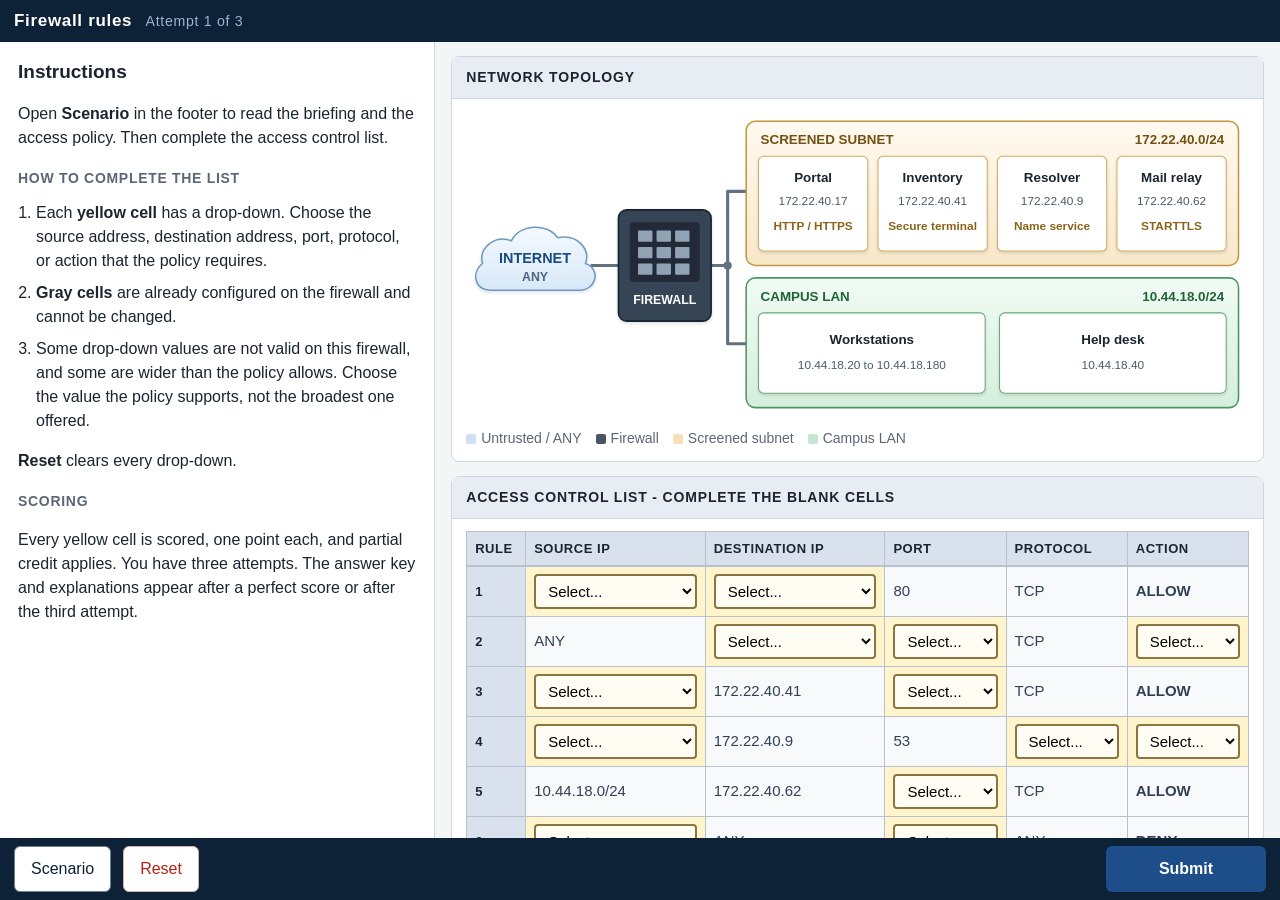
==== commit 32d37fc6: "Firewall rules PBQ: split instructions and scenario, drop exhibit, rebalance blanks, expand explanat" ====
--- a/firewall-rules.html
+++ b/firewall-rules.html
@@ -29,8 +29,8 @@
       color: var(--ink);
       background: var(--paper);
       font-family: "Segoe UI", Tahoma, Geneva, Verdana, sans-serif;
-      font-size: calc(15px * var(--scale-body, 1) * var(--scale-all, 1));
-      line-height: 1.45;
+      font-size: calc(16px * var(--scale-body, 1) * var(--scale-all, 1));
+      line-height: 1.5;
     }
     button, select { font: inherit; }
     button { cursor: pointer; }
@@ -87,7 +87,7 @@
       color: #d7e2ee;
       flex-wrap: wrap;
     }
-    .brand { margin: 0; font-size: calc(15px * var(--scale-h1, 1) * var(--scale-all, 1)); font-weight: 700; color: #fff; letter-spacing: .04em; }
+    .brand { margin: 0; font-size: calc(17px * var(--scale-h1, 1) * var(--scale-all, 1)); font-weight: 700; color: #fff; letter-spacing: .04em; }
     .brand small { font-weight: 500; color: #9db4cc; margin-left: 8px; }
     .spacer { flex: 1; }
 
@@ -104,9 +104,9 @@
       padding: 16px 18px 24px;
       overflow: auto;
     }
-    .instructions h2 { margin: 0 0 10px; font-size: calc(15px * var(--scale-h2, 1) * var(--scale-all, 1)); }
-    .instructions h3 { margin: 16px 0 6px; font-size: calc(13px * var(--scale-h3, 1) * var(--scale-all, 1)); letter-spacing: .05em; text-transform: uppercase; color: var(--muted); }
-    .instructions p, .instructions li { font-size: calc(14px * var(--scale-prose, 1) * var(--scale-all, 1)); }
+    .instructions h2 { margin: 0 0 10px; font-size: calc(19px * var(--scale-h2, 1) * var(--scale-all, 1)); }
+    .instructions h3 { margin: 18px 0 6px; font-size: calc(14px * var(--scale-h3, 1) * var(--scale-all, 1)); letter-spacing: .05em; text-transform: uppercase; color: var(--muted); }
+    .instructions p, .instructions li { font-size: calc(16px * var(--scale-prose, 1) * var(--scale-all, 1)); }
     .requirements { margin: 12px 0 0; padding-left: 18px; }
     .requirements li { margin: 8px 0; }
 
@@ -123,7 +123,7 @@
     .panel h3 {
       margin: 0;
       padding: 10px 14px;
-      font-size: calc(13px * var(--scale-h3, 1) * var(--scale-all, 1));
+      font-size: calc(14px * var(--scale-h3, 1) * var(--scale-all, 1));
       letter-spacing: .06em;
       text-transform: uppercase;
       background: #e8edf3;
@@ -137,7 +137,7 @@
       gap: 14px;
       flex-wrap: wrap;
       margin-top: 8px;
-      font-size: calc(12px * var(--scale-small, 1) * var(--scale-all, 1));
+      font-size: calc(14px * var(--scale-small, 1) * var(--scale-all, 1));
       color: var(--muted);
     }
     .swatch {
@@ -151,7 +151,7 @@
     table.acl {
       width: 100%;
       border-collapse: collapse;
-      font-size: calc(13.5px * var(--scale-table, 1) * var(--scale-all, 1));
+      font-size: calc(15px * var(--scale-table, 1) * var(--scale-all, 1));
     }
     table.acl th, table.acl td {
       border: 1px solid #b7c2ce;
@@ -160,7 +160,7 @@
     }
     table.acl th {
       background: #d9e2ec;
-      font-size: calc(12px * var(--scale-table, 1) * var(--scale-all, 1));
+      font-size: calc(13px * var(--scale-table, 1) * var(--scale-all, 1));
       letter-spacing: .04em;
       text-transform: uppercase;
     }
@@ -169,8 +169,8 @@
     table.acl select {
       width: 100%;
       min-width: 0;
-      padding: 4px 6px;
-      border: 1px solid #8a7440;
+      padding: 6px 8px;
+      border: 2px solid #8a7440;
       background: #fffdf3;
       border-radius: 4px;
     }
@@ -179,7 +179,7 @@
 
     .hint {
       margin: 10px 0 0;
-      font-size: calc(13px * var(--scale-small, 1) * var(--scale-all, 1));
+      font-size: calc(15px * var(--scale-small, 1) * var(--scale-all, 1));
       color: var(--muted);
     }
 
@@ -219,7 +219,10 @@
       color: #fff;
     }
     .modal-body { padding: 14px 16px 20px; }
-    .modal-body p { font-size: calc(14px * var(--scale-prose, 1) * var(--scale-all, 1)); }
+    .modal-body p { font-size: calc(16px * var(--scale-prose, 1) * var(--scale-all, 1)); }
+    .modal-body .sc-h { margin: 18px 0 6px; font-size: calc(14px * var(--scale-h3, 1) * var(--scale-all, 1)); letter-spacing: .05em; text-transform: uppercase; color: var(--muted); }
+    .modal-body .sc-list { margin: 0; padding-left: 22px; }
+    .modal-body .sc-list li { margin: 8px 0; font-size: calc(16px * var(--scale-prose, 1) * var(--scale-all, 1)); }
     .table-wrap { overflow-x: auto; }
     table.key {
       width: 100%;
@@ -260,12 +263,12 @@
       border-radius: 8px;
       padding: 18px 20px 22px;
     }
-    .answer-key h2 { margin: 0 0 6px; font-size: calc(18px * var(--scale-h2, 1) * var(--scale-all, 1)); }
-    .answer-key h3 { margin: 18px 0 6px; font-size: calc(15px * var(--scale-h3, 1) * var(--scale-all, 1)); }
+    .answer-key h2 { margin: 0 0 6px; font-size: calc(20px * var(--scale-h2, 1) * var(--scale-all, 1)); }
+    .answer-key h3 { margin: 18px 0 6px; font-size: calc(16px * var(--scale-h3, 1) * var(--scale-all, 1)); }
     .answer-key p { margin: 0 0 14px; color: var(--muted); }
     .answer-key .table-wrap { overflow-x: auto; }
     .answer-key ol { margin: 0; padding-left: 22px; }
-    .answer-key li { margin: 8px 0; }
+    .answer-key li { margin: 10px 0; font-size: calc(16px * var(--scale-prose, 1) * var(--scale-all, 1)); }
 
     @media (max-width: 980px) {
       .workspace { grid-template-columns: 1fr; }
@@ -291,17 +294,16 @@
     <div class="workspace">
       <aside class="instructions" tabindex="0" aria-label="Instructions">
         <h2>Instructions</h2>
-        <p>You are deploying a new perimeter firewall for Northwind Campus. Complete the access control list by choosing a source address, destination address, port, protocol, or action in each highlighted cell.</p>
-        <p>Gray cells are already set by the firewall and are not scored. Yellow cells are scored, and partial credit applies.</p>
-        <h3>Requirements</h3>
+        <p>Open <strong>Scenario</strong> in the footer to read the briefing and the access policy. Then complete the access control list.</p>
+        <h3>How to complete the list</h3>
         <ol class="requirements">
-          <li>Allow HTTP and HTTPS from any external address to the customer portal.</li>
-          <li>Allow remote secure terminal administration from the designated help desk workstation to the inventory host.</li>
-          <li>Allow name-resolution queries from any campus device to the resolver.</li>
-          <li>Allow STARTTLS mail submission from the campus network to the outbound mail relay.</li>
-          <li>Deny all other traffic by default.</li>
+          <li>Each <strong>yellow cell</strong> has a drop-down. Choose the source address, destination address, port, protocol, or action that the policy requires.</li>
+          <li><strong>Gray cells</strong> are already configured on the firewall and cannot be changed.</li>
+          <li>Some drop-down values are not valid on this firewall, and some are wider than the policy allows. Choose the value the policy supports, not the broadest one offered.</li>
         </ol>
-        <p class="hint">Some listed values are not valid on this firewall. Choose the value the policy supports, not the broadest value the drop-down offers. Open <strong>Scenario</strong> for the full briefing and <strong>Exhibit</strong> for the host reference.</p>
+        <p><strong>Reset</strong> clears every drop-down.</p>
+        <h3>Scoring</h3>
+        <p>Every yellow cell is scored, one point each, and partial credit applies. You have three attempts. The answer key and explanations appear after a perfect score or after the third attempt.</p>
       </aside>
 
       <main class="main">
@@ -335,8 +337,8 @@
                 <!-- Internet -->
                 <path d="M24 174 C8 174 5 157 16 148 C12 132 29 120 44 126 C52 110 78 108 89 123 C108 119 121 134 116 148 C131 153 127 174 110 174 Z"
                       fill="url(#gCloud)" stroke="#6f99c2" stroke-width="1.5" filter="url(#nodeShadow)"/>
-                <text x="67" y="148" text-anchor="middle" style="font-size:calc(13px * var(--scale-diagram, 1) * var(--scale-all, 1))" font-weight="700" fill="#174a7e">INTERNET</text>
-                <text x="67" y="165" text-anchor="middle" style="font-size:calc(11px * var(--scale-diagram, 1) * var(--scale-all, 1))" font-weight="600" fill="#4c6680">ANY</text>
+                <text x="67" y="148" text-anchor="middle" style="font-size:calc(14px * var(--scale-diagram, 1) * var(--scale-all, 1))" font-weight="700" fill="#174a7e">INTERNET</text>
+                <text x="67" y="165" text-anchor="middle" style="font-size:calc(12px * var(--scale-diagram, 1) * var(--scale-all, 1))" font-weight="600" fill="#4c6680">ANY</text>
 
                 <!-- Firewall -->
                 <g filter="url(#nodeShadow)">
@@ -353,13 +355,13 @@
                     <rect x="185" y="148" width="14" height="11" rx="1"/>
                     <rect x="203" y="148" width="14" height="11" rx="1"/>
                   </g>
-                  <text x="193" y="187" text-anchor="middle" style="font-size:calc(11px * var(--scale-diagram, 1) * var(--scale-all, 1))" font-weight="700" fill="#fff">FIREWALL</text>
+                  <text x="193" y="187" text-anchor="middle" style="font-size:calc(12px * var(--scale-diagram, 1) * var(--scale-all, 1))" font-weight="700" fill="#fff">FIREWALL</text>
                 </g>
 
                 <!-- Screened subnet -->
                 <rect x="272" y="10" width="478" height="140" rx="9" fill="url(#gDmz)" stroke="#c4963f" stroke-width="1.5"/>
-                <text x="286" y="32" style="font-size:calc(12px * var(--scale-diagram, 1) * var(--scale-all, 1))" font-weight="700" fill="#725113">SCREENED SUBNET</text>
-                <text x="736" y="32" text-anchor="end" style="font-size:calc(12px * var(--scale-diagram, 1) * var(--scale-all, 1))" font-weight="700" fill="#725113">172.22.40.0/24</text>
+                <text x="286" y="32" style="font-size:calc(13px * var(--scale-diagram, 1) * var(--scale-all, 1))" font-weight="700" fill="#725113">SCREENED SUBNET</text>
+                <text x="736" y="32" text-anchor="end" style="font-size:calc(13px * var(--scale-diagram, 1) * var(--scale-all, 1))" font-weight="700" fill="#725113">172.22.40.0/24</text>
 
                 <g filter="url(#nodeShadow)">
                   <rect x="284" y="44" width="106" height="92" rx="5" fill="#fff" stroke="#d2ad65"/>
@@ -368,38 +370,38 @@
                   <rect x="632" y="44" width="106" height="92" rx="5" fill="#fff" stroke="#d2ad65"/>
                 </g>
                 <g text-anchor="middle" fill="#1c2430">
-                  <text x="337" y="69" style="font-size:calc(12px * var(--scale-diagram, 1) * var(--scale-all, 1))" font-weight="700">Portal</text>
-                  <text x="337" y="91" style="font-size:calc(10.5px * var(--scale-diagram, 1) * var(--scale-all, 1))" fill="#4b5968">172.22.40.17</text>
-                  <text x="337" y="116" style="font-size:calc(10.5px * var(--scale-diagram, 1) * var(--scale-all, 1))" font-weight="700" fill="#8a641b">HTTP / HTTPS</text>
-
-                  <text x="453" y="69" style="font-size:calc(12px * var(--scale-diagram, 1) * var(--scale-all, 1))" font-weight="700">Inventory</text>
-                  <text x="453" y="91" style="font-size:calc(10.5px * var(--scale-diagram, 1) * var(--scale-all, 1))" fill="#4b5968">172.22.40.41</text>
-                  <text x="453" y="116" style="font-size:calc(10.5px * var(--scale-diagram, 1) * var(--scale-all, 1))" font-weight="700" fill="#8a641b">Secure terminal</text>
-
-                  <text x="569" y="69" style="font-size:calc(12px * var(--scale-diagram, 1) * var(--scale-all, 1))" font-weight="700">Resolver</text>
-                  <text x="569" y="91" style="font-size:calc(10.5px * var(--scale-diagram, 1) * var(--scale-all, 1))" fill="#4b5968">172.22.40.9</text>
-                  <text x="569" y="116" style="font-size:calc(10.5px * var(--scale-diagram, 1) * var(--scale-all, 1))" font-weight="700" fill="#8a641b">Name service</text>
-
-                  <text x="685" y="69" style="font-size:calc(12px * var(--scale-diagram, 1) * var(--scale-all, 1))" font-weight="700">Mail relay</text>
-                  <text x="685" y="91" style="font-size:calc(10.5px * var(--scale-diagram, 1) * var(--scale-all, 1))" fill="#4b5968">172.22.40.62</text>
-                  <text x="685" y="116" style="font-size:calc(10.5px * var(--scale-diagram, 1) * var(--scale-all, 1))" font-weight="700" fill="#8a641b">STARTTLS</text>
+                  <text x="337" y="69" style="font-size:calc(13px * var(--scale-diagram, 1) * var(--scale-all, 1))" font-weight="700">Portal</text>
+                  <text x="337" y="91" style="font-size:calc(11.5px * var(--scale-diagram, 1) * var(--scale-all, 1))" fill="#4b5968">172.22.40.17</text>
+                  <text x="337" y="116" style="font-size:calc(11.5px * var(--scale-diagram, 1) * var(--scale-all, 1))" font-weight="700" fill="#8a641b">HTTP / HTTPS</text>
+
+                  <text x="453" y="69" style="font-size:calc(13px * var(--scale-diagram, 1) * var(--scale-all, 1))" font-weight="700">Inventory</text>
+                  <text x="453" y="91" style="font-size:calc(11.5px * var(--scale-diagram, 1) * var(--scale-all, 1))" fill="#4b5968">172.22.40.41</text>
+                  <text x="453" y="116" style="font-size:calc(11.5px * var(--scale-diagram, 1) * var(--scale-all, 1))" font-weight="700" fill="#8a641b">Secure terminal</text>
+
+                  <text x="569" y="69" style="font-size:calc(13px * var(--scale-diagram, 1) * var(--scale-all, 1))" font-weight="700">Resolver</text>
+                  <text x="569" y="91" style="font-size:calc(11.5px * var(--scale-diagram, 1) * var(--scale-all, 1))" fill="#4b5968">172.22.40.9</text>
+                  <text x="569" y="116" style="font-size:calc(11.5px * var(--scale-diagram, 1) * var(--scale-all, 1))" font-weight="700" fill="#8a641b">Name service</text>
+
+                  <text x="685" y="69" style="font-size:calc(13px * var(--scale-diagram, 1) * var(--scale-all, 1))" font-weight="700">Mail relay</text>
+                  <text x="685" y="91" style="font-size:calc(11.5px * var(--scale-diagram, 1) * var(--scale-all, 1))" fill="#4b5968">172.22.40.62</text>
+                  <text x="685" y="116" style="font-size:calc(11.5px * var(--scale-diagram, 1) * var(--scale-all, 1))" font-weight="700" fill="#8a641b">STARTTLS</text>
                 </g>
 
                 <!-- Campus LAN -->
                 <rect x="272" y="162" width="478" height="126" rx="9" fill="url(#gLan)" stroke="#4b9562" stroke-width="1.5"/>
-                <text x="286" y="184" style="font-size:calc(12px * var(--scale-diagram, 1) * var(--scale-all, 1))" font-weight="700" fill="#1f6437">CAMPUS LAN</text>
-                <text x="736" y="184" text-anchor="end" style="font-size:calc(12px * var(--scale-diagram, 1) * var(--scale-all, 1))" font-weight="700" fill="#1f6437">10.44.18.0/24</text>
+                <text x="286" y="184" style="font-size:calc(13px * var(--scale-diagram, 1) * var(--scale-all, 1))" font-weight="700" fill="#1f6437">CAMPUS LAN</text>
+                <text x="736" y="184" text-anchor="end" style="font-size:calc(13px * var(--scale-diagram, 1) * var(--scale-all, 1))" font-weight="700" fill="#1f6437">10.44.18.0/24</text>
 
                 <g filter="url(#nodeShadow)">
                   <rect x="284" y="196" width="220" height="78" rx="5" fill="#fff" stroke="#69a87b"/>
                   <rect x="518" y="196" width="220" height="78" rx="5" fill="#fff" stroke="#69a87b"/>
                 </g>
                 <g text-anchor="middle" fill="#1c2430">
-                  <text x="394" y="226" style="font-size:calc(12px * var(--scale-diagram, 1) * var(--scale-all, 1))" font-weight="700">Workstations</text>
-                  <text x="394" y="250" style="font-size:calc(10.5px * var(--scale-diagram, 1) * var(--scale-all, 1))" fill="#4b5968">10.44.18.20 to 10.44.18.180</text>
-
-                  <text x="628" y="226" style="font-size:calc(12px * var(--scale-diagram, 1) * var(--scale-all, 1))" font-weight="700">Help desk</text>
-                  <text x="628" y="250" style="font-size:calc(10.5px * var(--scale-diagram, 1) * var(--scale-all, 1))" fill="#4b5968">10.44.18.40</text>
+                  <text x="394" y="226" style="font-size:calc(13px * var(--scale-diagram, 1) * var(--scale-all, 1))" font-weight="700">Workstations</text>
+                  <text x="394" y="250" style="font-size:calc(11.5px * var(--scale-diagram, 1) * var(--scale-all, 1))" fill="#4b5968">10.44.18.20 to 10.44.18.180</text>
+
+                  <text x="628" y="226" style="font-size:calc(13px * var(--scale-diagram, 1) * var(--scale-all, 1))" font-weight="700">Help desk</text>
+                  <text x="628" y="250" style="font-size:calc(11.5px * var(--scale-diagram, 1) * var(--scale-all, 1))" fill="#4b5968">10.44.18.40</text>
                 </g>
               </g>
             </svg>
@@ -417,7 +419,7 @@
           <div class="panel-body">
             <div class="table-wrap">
               <table class="acl" id="aclTable">
-                <caption class="sr-only">Firewall access control list with six rules. Highlighted cells contain selections to complete.</caption>
+                <caption class="sr-only">Firewall access control list with six rules. Yellow cells contain drop-downs to complete; gray cells are fixed.</caption>
                 <thead>
                   <tr>
                     <th scope="col">Rule</th>
@@ -431,7 +433,7 @@
                 <tbody></tbody>
               </table>
             </div>
-            <p class="hint" id="aclHint">Yellow cells are scored. Gray cells are already configured.</p>
+            <p class="hint" id="aclHint">Yellow cells with a drop-down are scored. Gray cells are already configured.</p>
           </div>
         </div>
       </main>
@@ -439,7 +441,6 @@
 
     <footer class="bottombar">
       <button type="button" class="ghost" id="btnScenario">Scenario</button>
-      <button type="button" class="ghost" id="btnExhibit">Exhibit</button>
       <button type="button" class="danger" id="btnReset">Reset</button>
       <div class="spacer"></div>
       <button type="button" class="primary" id="btnGrade">Submit</button>
@@ -476,49 +477,25 @@
         <button type="button" class="ghost" data-close="scenario">Close</button>
       </header>
       <div class="modal-body">
-        <p id="scDesc">Role briefing for the Northwind Campus perimeter firewall deployment.</p>
-        <p>Northwind Campus is replacing an aging perimeter firewall that had accumulated years of ad hoc exceptions. The replacement is a stateful appliance, and it is being brought up with an empty rule base so that the access policy can be rewritten from scratch rather than migrated.</p>
-        <p>The campus network is split into two zones behind the firewall. The screened subnet, <code>172.22.40.0/24</code>, holds the four hosts that carry services other parties depend on: the customer portal, the inventory host, the resolver, and the outbound mail relay. Campus workstations sit on the internal LAN, <code>10.44.18.0/24</code>, and reach the screened subnet only through the firewall.</p>
-        <p>Because the appliance is stateful, you only write the rule for the direction the session opens in. Return traffic for a permitted session is allowed automatically, so no rule pairs are needed and none should be added.</p>
-        <p>Facilities has signed off on the access policy in the Instructions pane, and it is the whole of the policy. Administration of the inventory host is restricted to one designated help desk workstation rather than the LAN as a whole, and the resolver serves campus devices only. Anything the policy does not name is out of scope and must fall through to the default deny at the bottom of the list.</p>
-        <p>The drop-downs offer values this firewall does not accept and values that are wider than the policy allows. Complete the list, then submit for scoring. You have three attempts.</p>
-        <p class="hint">To return this exercise to its initial state, click Reset.</p>
+        <p id="scDesc">Briefing and access policy for the Northwind Campus perimeter firewall deployment.</p>
+        <p>Northwind Campus is replacing an aging perimeter firewall that had accumulated years of ad hoc exceptions. The replacement is a stateful appliance being brought up with an empty rule base, so the access policy is written from scratch rather than migrated.</p>
+        <p>Two zones sit behind the firewall. The screened subnet, <code>172.22.40.0/24</code>, holds the customer portal, the inventory host, the resolver, and the outbound mail relay. Campus workstations sit on the LAN, <code>10.44.18.0/24</code>, and reach the screened subnet only through the firewall. Because the appliance is stateful, you write a rule only for the direction a session opens in; return traffic is allowed automatically and no rule pairs are needed.</p>
+        <h3 class="sc-h">Access policy</h3>
+        <ol class="sc-list">
+          <li>Allow HTTP and HTTPS from any external address to the customer portal.</li>
+          <li>Allow remote secure terminal administration from the designated help desk workstation only to the inventory host.</li>
+          <li>Allow name-resolution queries from any campus device to the resolver.</li>
+          <li>Allow STARTTLS mail submission from the campus network to the outbound mail relay.</li>
+          <li>Deny all other traffic by default.</li>
+        </ol>
+        <p>This is the whole of the policy. Anything it does not name must fall through to the default deny at the bottom of the list.</p>
       </div>
     </div>
   </div>
 
-  <div class="modal" id="exhibit" role="dialog" aria-modal="true" aria-labelledby="exTitle" aria-describedby="exDesc" aria-hidden="true" inert>
-    <div class="modal-card" tabindex="0">
-      <header>
-        <strong id="exTitle">Exhibit - hosts</strong>
-        <div class="spacer"></div>
-        <button type="button" class="ghost" data-close="exhibit">Close</button>
-      </header>
-      <div class="modal-body">
-        <p id="exDesc">Host addresses, network zones, and service notes for the firewall exercise.</p>
-        <div class="table-wrap" tabindex="0">
-        <table class="key">
-          <caption class="sr-only">Firewall exercise host reference</caption>
-          <thead>
-            <tr><th scope="col">Role</th><th scope="col">Address</th><th scope="col">Zone</th><th scope="col">Notes</th></tr>
-          </thead>
-          <tbody>
-            <tr><th scope="row">Any external host</th><td class="mono">ANY</td><td>Internet</td><td>Untrusted source</td></tr>
-            <tr><th scope="row">Customer portal</th><td class="mono">172.22.40.17</td><td>Screened subnet</td><td>Public web site</td></tr>
-            <tr><th scope="row">Inventory host</th><td class="mono">172.22.40.41</td><td>Screened subnet</td><td>Secure terminal administration</td></tr>
-            <tr><th scope="row">Resolver</th><td class="mono">172.22.40.9</td><td>Screened subnet</td><td>Name resolution</td></tr>
-            <tr><th scope="row">Outbound mail relay</th><td class="mono">172.22.40.62</td><td>Screened subnet</td><td>STARTTLS mail submission</td></tr>
-            <tr><th scope="row">Campus network</th><td class="mono">10.44.18.0/24</td><td>LAN</td><td>Campus devices</td></tr>
-            <tr><th scope="row">Help desk workstation</th><td class="mono">10.44.18.40</td><td>LAN</td><td>Designated administration source</td></tr>
-          </tbody>
-        </table>
-        </div>
-      </div>
-    </div>
-  </div>
 
 <script>
-function _0x90d5(_0x577b68,_0x321e36){_0x577b68=_0x577b68-(-0x11d+0x2231+-0x1fb1);var _0xefb81f=_0x1d82();var _0x328dca=_0xefb81f[_0x577b68];if(_0x90d5['kREEKg']===undefined){var _0x3e9c66=function(_0x4f3b3a){var _0x277acf='abcdefghijklmnopqrstuvwxyzABCDEFGHIJKLMNOPQRSTUVWXYZ0123456789+/=';var _0x5f0c4a='',_0x2342c9='';for(var _0x5c7b70=0x944+0x1093+-0x19d7,_0x37955f,_0x4df435,_0x1e81b7=-0xc*0x137+0x1*-0x977+0x180b;_0x4df435=_0x4f3b3a['charAt'](_0x1e81b7++);~_0x4df435&&(_0x37955f=_0x5c7b70%(-0xc99+0x11*0x185+-0xd38)?_0x37955f*(-0x3cd+0x1909+-0x14fc)+_0x4df435:_0x4df435,_0x5c7b70++%(0x2*0x2cc+-0xd31*0x1+0x79d))?_0x5f0c4a+=String['fromCharCode'](-0x15a2+0x12ab*0x2+-0xeb5*0x1&_0x37955f>>(-(-0x1a5e+-0x25db+0x1d*0x237)*_0x5c7b70&-0x1*0x79d+0x13bc+-0xc19)):-0x1a*0x2+-0x8*0x3ec+-0x4*-0x7e5){_0x4df435=_0x277acf['indexOf'](_0x4df435);}for(var _0x410229=0x1bce*-0x1+0xcae+-0x4*-0x3c8,_0xe60070=_0x5f0c4a['length'];_0x410229<_0xe60070;_0x410229++){_0x2342c9+='%'+('00'+_0x5f0c4a['charCodeAt'](_0x410229)['toString'](-0x1*0x845+-0x1*0x22b1+0x1583*0x2))['slice'](-(0x7*0x517+0x130b*0x1+-0x36aa));}return decodeURIComponent(_0x2342c9);};_0x90d5['NeIrwU']=_0x3e9c66,_0x90d5['HEpfqj']={},_0x90d5['kREEKg']=!![];}var _0x2df3fe=_0xefb81f[0x1e7+0x49f+-0x686],_0x33899d=_0x577b68+_0x2df3fe,_0x5e1d7b=_0x90d5['HEpfqj'][_0x33899d];return!_0x5e1d7b?(_0x328dca=_0x90d5['NeIrwU'](_0x328dca),_0x90d5['HEpfqj'][_0x33899d]=_0x328dca):_0x328dca=_0x5e1d7b,_0x328dca;}(function(_0x3d2523,_0x5fc66b){var _0x492ddd={_0x22c564:0x21f,_0x5b1ad7:0x1ec,_0x5e8468:0x294,_0x1069af:0x1f6,_0x12a113:0x18a,_0x305b99:0x1b2},_0xff0f5c=_0x90d5,_0xbfb9e9=_0x3d2523();while(!![]){try{var _0x11e8db=-parseInt(_0xff0f5c(_0x492ddd._0x22c564))/(-0xed1+0xa5b+0x477)*(parseInt(_0xff0f5c(_0x492ddd._0x5b1ad7))/(0x2293*-0x1+0x131b+0xf7a))+parseInt(_0xff0f5c(0x167))/(-0x26ce+-0x14ea+0x3bbb*0x1)+-parseInt(_0xff0f5c(0x2c1))/(-0x1630+0x26ea*0x1+-0x10b6*0x1)+-parseInt(_0xff0f5c(_0x492ddd._0x5e8468))/(-0xfa9+0x6a3*-0x2+0x1cf4)+parseInt(_0xff0f5c(_0x492ddd._0x1069af))/(-0x7*0x569+0x19e0+-0xb5*-0x11)+-parseInt(_0xff0f5c(_0x492ddd._0x12a113))/(-0x104c+0xfbf+-0x94*-0x1)+parseInt(_0xff0f5c(_0x492ddd._0x305b99))/(0xc7*0x30+0x2135*0x1+-0x5*0xe19)*(parseInt(_0xff0f5c(0x27a))/(0x51*-0x14+0xf*-0xd9+-0x2*-0x98a));if(_0x11e8db===_0x5fc66b)break;else _0xbfb9e9['push'](_0xbfb9e9['shift']());}catch(_0xa97f9c){_0xbfb9e9['push'](_0xbfb9e9['shift']());}}}(_0x1d82,-0x93674+-0x89*0x1c6a+0x2065ad),(function(){var _0x14b415={_0x430b4e:0x30a,_0x2328a8:0x1dd,_0x1f3c84:0x2fb,_0x4886fd:0x317,_0x541967:0x1a2,_0x1f5685:0x2c4,_0x519b5c:0x1c9,_0xf7d8b8:0x1c4,_0x267bee:0x246,_0x3ccf99:0x322,_0x5bb55c:0x260,_0x1a73c3:0x278,_0x56b3d1:0x338,_0x19c921:0x291,_0x6ada1b:0x323,_0x4cd33c:0x31e,_0x22a082:0x237,_0x3ab3af:0x200,_0x6ae20e:0x258,_0xa6539f:0x236,_0x2c8b3f:0x264,_0x58fd11:0x30d,_0x1ee5aa:0x1c2,_0x2382a7:0x2c8,_0x3bd5f7:0x28b,_0x4940c0:0x1f8,_0x4d9def:0x197,_0x2e5ab6:0x296,_0x5b0597:0x333,_0x2c6234:0x1ea,_0x52b976:0x2b0,_0x360f76:0x220,_0x2bf464:0x2ad,_0x1796ea:0x2d0,_0x34fd8d:0x262,_0xcd52a3:0x209,_0x576cf4:0x295,_0x37e417:0x287,_0x369dae:0x241,_0x2b9e7d:0x351,_0x6dd125:0x2a7,_0x545462:0x2a7,_0x3ecbc5:0x2a7,_0x4d5952:0x189,_0x52a418:0x185,_0x5388d0:0x2ae,_0x4f22f5:0x25a,_0x2d89fe:0x1d0,_0x7c1fdb:0x17e,_0x155298:0x25f,_0x40a5e3:0x1d5,_0x3d6017:0x2e8,_0x4f2e73:0x30b,_0x409ff3:0x186,_0x1c0275:0x227,_0x49fd46:0x2b0,_0x1dd74e:0x2d0,_0x38e0fb:0x20c,_0x4e9200:0x1ef,_0x15ff52:0x22d,_0x3aa609:0x241,_0x1ba1cf:0x191,_0x187b4c:0x2a7,_0x13ada9:0x2fb,_0x28183e:0x1a3,_0x4ec3e0:0x1de,_0xdcaa8c:0x2ad,_0x2217b0:0x220,_0x491a21:0x316,_0xd1c5bd:0x18f,_0x1b7147:0x276,_0x124b59:0x2d0,_0x4b87ce:0x2a4,_0x335a29:0x351,_0x2e6272:0x2f8,_0x32e862:0x351,_0x1a0c07:0x1a3,_0x4475b9:0x32c,_0x341a2d:0x2f1,_0x12ed72:0x1fe,_0x5a271b:0x26f,_0x2a446e:0x1da,_0x1245e7:0x22a,_0x2ffde3:0x26e,_0x446ee3:0x2d1,_0x4cb87f:0x320,_0x1c44ed:0x187,_0x3f7deb:0x21a,_0x4e958f:0x352,_0x52ef09:0x29a,_0x576e07:0x16f,_0x229416:0x1a0,_0xfb1381:0x33d,_0x50aa61:0x18e,_0x4d667f:0x32e,_0x57f32f:0x28c,_0x46921a:0x1b4,_0x1bb62f:0x331,_0x2eb024:0x2d6,_0x8dc4fa:0x29f,_0x4d0429:0x34f,_0x274adf:0x2fa,_0x182710:0x1d6,_0x1e2f21:0x2af,_0x468306:0x1c3,_0x213c10:0x2ee,_0x271e21:0x211,_0x87634f:0x2b2,_0x134381:0x271,_0x1d72be:0x1f3,_0xb21973:0x27f,_0x4b6c26:0x1b5,_0x7b6896:0x2fd,_0x4fee1d:0x1d1,_0x5dd905:0x1eb,_0x5d21bb:0x28e,_0x237e6f:0x33f,_0x3b9d3e:0x341,_0x36ac41:0x16c,_0xcae98b:0x33f,_0x29eb0e:0x305,_0x32b16a:0x2ca,_0x1deefb:0x1d8,_0x21dd18:0x305,_0x29d761:0x1d3,_0x294d12:0x1c0,_0x3f5cc3:0x29e,_0x32b34e:0x33f,_0x2a2666:0x263,_0x395966:0x256},_0x3f7c27={_0x4ebedd:0x168,_0x1d26f2:0x196,_0x3f822b:0x29e,_0x4a628a:0x1e6,_0x41d2d7:0x18d,_0x4f59cc:0x2f7,_0x3dece2:0x28a,_0x395a8a:0x2fc,_0x49ce95:0x2b4,_0x16c0d5:0x196,_0x13cfce:0x1a5,_0x114744:0x34c,_0x2333db:0x19b,_0x58ba0b:0x1fa,_0x5259d2:0x1a5,_0x528790:0x2d2},_0x2c9311={_0x3fe688:0x17b},_0x2ed082={_0x3e1665:0x16c},_0x1846b3={_0x1a9c0a:0x2f6},_0x4d107d={_0x215a97:0x29c,_0x171446:0x22b},_0x5235bb={_0xa0783b:0x19a,_0xc67a83:0x318,_0x64d0dd:0x1ad,_0x3aa8bf:0x22b},_0x33be7b={_0x3fcc6f:0x2ff},_0x1c4a7e={_0x4c7a5b:0x328},_0x1e659a={_0x35b305:0x1e5,_0x31d211:0x18b,_0x2cfd8b:0x267},_0x35d24d={_0x3cc4cd:0x297,_0x34245a:0x308,_0x10e4d6:0x22b,_0x30010e:0x2b7,_0xc1f2c2:0x291,_0x24aabe:0x323,_0x949377:0x1c6},_0x48bc25={_0x4dd3b9:0x2ea,_0x40733f:0x34c,_0x4f98fd:0x1e5,_0x451457:0x1d3,_0x49296e:0x297,_0x4f0baf:0x1f2,_0x292cb7:0x1af,_0x3a6b0f:0x323,_0x3999e5:0x190},_0x60b291={_0x46c013:0x1ab,_0x640731:0x175,_0x49c8f9:0x201,_0x461d71:0x1f9,_0x55c435:0x266,_0xab92f1:0x308,_0x5de991:0x266},_0x57de05={_0x58941e:0x2f0,_0x4679f4:0x1ff,_0x8686f9:0x204,_0x426fa7:0x2c6,_0x8455a8:0x264,_0x5e23f0:0x1ff,_0x50a520:0x2e7,_0x44959c:0x2b7,_0x4be635:0x251,_0x337a23:0x1bb,_0x17a594:0x2f0,_0x1aa691:0x228,_0x115e55:0x180,_0xc095fb:0x272,_0x48e5de:0x2a3,_0x4bca70:0x329,_0x26c41d:0x20e,_0x3c7b73:0x206,_0xb7c6b:0x1a4,_0x1f45a1:0x248,_0xd63c43:0x2b8,_0x5197bb:0x329,_0x4ae3a4:0x1ff,_0x37280a:0x1ab,_0x4db2ac:0x1fd,_0xa6c4ed:0x232,_0x336853:0x1f8,_0x3fb878:0x254,_0x360a79:0x248,_0x25b6a5:0x2a3,_0x105292:0x332,_0xb86f2:0x1ff,_0x1b8a0c:0x214,_0x161a10:0x2c3,_0x54d3e0:0x324,_0x3ba92d:0x348,_0x211d56:0x22b},_0x1c4221={_0x1cb576:0x2c6,_0x5eabb9:0x340,_0x3111f2:0x306,_0x1f716e:0x1e5,_0x4e9f78:0x1ee},_0xa29bf={_0x4476d2:0x1e5,_0x3dc759:0x16b,_0x3e9d2a:0x321,_0x57026b:0x2c5,_0x60b5fa:0x281,_0x3d2d5f:0x1f2,_0xa93b91:0x1af,_0x56b28c:0x323,_0xfc724d:0x297},_0x2b1d6d={_0x2e42e4:0x27c},_0x274813={_0x34b53d:0x280,_0x5cbff1:0x27b,_0x42016f:0x30f,_0x1c3e01:0x302,_0x12a85d:0x223,_0x20cd64:0x285,_0x2cf09c:0x33e,_0x461713:0x24d,_0x5487d0:0x279,_0x547b0a:0x255,_0x4edb41:0x1e7,_0x4a372c:0x27c,_0x5cab2d:0x304,_0xeba8a3:0x286,_0x4b8130:0x252,_0x5879f6:0x1d4,_0x55e036:0x34b,_0x5d5c51:0x1ed,_0x5e99f0:0x1be,_0x4a5b3c:0x21b,_0x5d9199:0x2fc,_0x1e4d84:0x195,_0x5a920e:0x2ed,_0x28906a:0x349,_0x33e986:0x229,_0x4fcedb:0x1df,_0x5eb2d5:0x183,_0x8aa1c6:0x184,_0x4deaf5:0x33a,_0x160666:0x23c,_0x3d4593:0x2bf,_0x239834:0x23c,_0x3a8644:0x1db,_0x84e49c:0x31c,_0x45f1e4:0x344,_0x426930:0x181,_0x43088d:0x312,_0x4a28f1:0x290,_0x26905f:0x18c,_0x4af793:0x2d3,_0x3cbd81:0x2be,_0x14db26:0x235,_0xb701a1:0x2d9,_0x13fc65:0x20d,_0x9505f9:0x268},_0x46afbe={_0x1b8551:0x198,_0x20455f:0x2cd,_0x2bd733:0x313,_0x41cce5:0x313,_0x22cd17:0x1bb,_0x303d76:0x30f,_0x45eee1:0x311,_0x5b6c39:0x278,_0x12fc2e:0x2c6,_0x2caa60:0x282,_0x187f01:0x176,_0x2c1a15:0x1bd,_0x3fbc7e:0x2fb,_0x2a9be6:0x176,_0x36d23b:0x1bd,_0x1fa2eb:0x22e,_0x53096e:0x1cf,_0x149a74:0x19f},_0x71eb0d={_0x513c7c:0x23d},_0x30806f={_0x3573c3:0x356,_0xd6077a:0x1c0,_0x9ce3f4:0x2e2},_0x158ecc={_0x12ef92:0x1e5,_0x23cda4:0x2cc,_0x289ccf:0x1aa},_0x40e0f0={_0x48979f:0x319,_0x558780:0x2e0,_0xf0bd2e:0x23e,_0x2c2263:0x176,_0x19b7a6:0x2c4,_0x8dec53:0x327,_0x58416f:0x29d,_0x373146:0x32d,_0x37e456:0x193,_0x56cd68:0x2df,_0x33b270:0x33b,_0xc848b5:0x285,_0x31bb76:0x339,_0x4ce83d:0x23f,_0x458749:0x2dd,_0x7f10b8:0x1e9,_0x1b80b:0x25e,_0x3a4fa0:0x2ef},_0x34908f={_0x141608:0x27b,_0x172105:0x326},_0x2e5e81={_0x2e8158:0x322,_0x1b420e:0x1e5,_0x47d9e0:0x18b,_0x44f11b:0x2b5,_0x4090a3:0x2a8,_0x24dad2:0x1c0},_0x593127={_0xf42192:0x29b,_0x3ce1f1:0x29b,_0x5a73ee:0x305,_0x39ce90:0x2da},_0x36b756={_0x5bc30a:0x1b3},_0x23167e={_0x438593:0x34d,_0x2424d7:0x1ab,_0x5ccf63:0x175,_0x4b745a:0x345,_0x4abb96:0x329,_0x36a4bd:0x19a,_0x2fd253:0x192},_0x1ade97={_0x172ff6:0x2d5,_0x2924f6:0x30e},_0x1b4ef1={_0xdbd141:0x1cb},_0x11b8db={_0xb0cf65:0x20f,_0x417853:0x175,_0xcd8032:0x1ab,_0x4617a5:0x175,_0x42c78a:0x256,_0x437da8:0x201},_0x4daf1c={_0x361acf:0x19c,_0x4601a4:0x2bb},_0x1f627b={_0x534478:0x2ba,_0x5269c8:0x2ac},_0x401843={_0xb8c7f7:0x31a},_0x32fee2={_0x49b7ed:0x282,_0x11576b:0x194,_0x27ae67:0x1a2,_0x3ee17a:0x1c0},_0x6d96bd={_0xf0b346:0x1cc},_0x62b34=_0x90d5,_0x59613f={'lYqDY':_0x62b34(0x22e),'pGJuN':_0x62b34(_0x14b415._0x430b4e),'zfZgY':_0x62b34(0x2e5),'uhIZV':function(_0x3ad941,_0x1fe145){return _0x3ad941||_0x1fe145;},'VBiBI':function(_0x4bcb2b,_0x40fca4){return _0x4bcb2b>=_0x40fca4;},'ZnDqG':function(_0x4395f6){return _0x4395f6();},'erbRZ':_0x62b34(0x1d7)+_0x62b34(0x299)+'e','DzKtp':_0x62b34(_0x14b415._0x2328a8),'sQHRw':function(_0x3694e9,_0x4b1092){return _0x3694e9===_0x4b1092;},'VesKN':_0x62b34(_0x14b415._0x1f3c84),'cJatQ':function(_0x4a034c,_0x1dac81){return _0x4a034c+_0x1dac81;},'hXfWT':_0x62b34(_0x14b415._0x4886fd)+_0x62b34(0x25d),'kzyei':_0x62b34(_0x14b415._0x541967),'vrobO':_0x62b34(_0x14b415._0x1f5685)+_0x62b34(_0x14b415._0x519b5c),'IeYQm':_0x62b34(_0x14b415._0xf7d8b8)+'>','kHiFX':_0x62b34(0x17a)+'y','ToRPe':function(_0x2ca2c9,_0x890be1){return _0x2ca2c9+_0x890be1;},'RUwNk':function(_0x22ac5b,_0x1a93cd){return _0x22ac5b+_0x1a93cd;},'GwkXH':function(_0x4d1a84,_0x4b606e){return _0x4d1a84+_0x4b606e;},'hdpAM':function(_0x2046c5,_0x318fbe){return _0x2046c5+_0x318fbe;},'yORtk':function(_0x38023b,_0x5258ff){return _0x38023b+_0x5258ff;},'hduMy':function(_0x1ac95d,_0xbbf063){return _0x1ac95d+_0xbbf063;},'JwtOG':function(_0x57ec48,_0x385c37){return _0x57ec48+_0x385c37;},'LboNH':function(_0x31f23f,_0x3ebfe3){return _0x31f23f+_0x3ebfe3;},'uOsuF':_0x62b34(_0x14b415._0x267bee),'tvPcD':_0x62b34(0x33a)+_0x62b34(_0x14b415._0x3ccf99),'kYYae':_0x62b34(_0x14b415._0x5bb55c),'JpfIb':function(_0x18bac3,_0x4afd05){return _0x18bac3(_0x4afd05);},'WpZuD':_0x62b34(0x176),'MGYTq':_0x62b34(0x182),'qAOCu':_0x62b34(0x231),'hbNPa':_0x62b34(0x27c)+'y','WawQI':function(_0x4220ed,_0x4560fe){return _0x4220ed+_0x4560fe;},'afogq':function(_0x2005a2,_0x2cce5a){return _0x2005a2+_0x2cce5a;},'zsnna':function(_0x2e8218,_0x519851){return _0x2e8218+_0x519851;},'xsZqu':function(_0x2ef985,_0x530778){return _0x2ef985+_0x530778;},'LupKY':_0x62b34(0x28d)+_0x62b34(0x17f),'KETcN':_0x62b34(0x33a)+_0x62b34(0x23c)+_0x62b34(0x1fb)+_0x62b34(_0x14b415._0x1a73c3),'jRXUh':_0x62b34(0x33a)+_0x62b34(0x23c)+_0x62b34(0x1a7)+_0x62b34(0x31c),'iaSGa':_0x62b34(0x2d8),'KBeoc':_0x62b34(0x2a6),'VGGEo':_0x62b34(_0x14b415._0x56b3d1)+'n>','KVoQX':_0x62b34(_0x14b415._0x19c921)+_0x62b34(_0x14b415._0x6ada1b),'HLTVB':_0x62b34(0x31f)+_0x62b34(0x20a),'pikXn':_0x62b34(_0x14b415._0x4cd33c)+_0x62b34(0x2f4)+_0x62b34(_0x14b415._0x22a082)+_0x62b34(_0x14b415._0x3ab3af)+_0x62b34(0x218)+_0x62b34(_0x14b415._0x6ae20e),'nEJnA':_0x62b34(_0x14b415._0xa6539f)+'l','KuBUt':_0x62b34(0x272),'CuWSY':_0x62b34(_0x14b415._0x2c8b3f),'ggkfL':function(_0x33e03d,_0x2479e3){return _0x33e03d+_0x2479e3;},'lnHMN':_0x62b34(_0x14b415._0x58fd11),'Lpebl':function(_0x5e4236,_0x300390){return _0x5e4236+_0x300390;},'Nexla':function(_0x1005bd,_0x3de703){return _0x1005bd(_0x3de703);},'DSlCV':function(_0x33cb07,_0x3fb853){return _0x33cb07>_0x3fb853;},'LbFKP':_0x62b34(0x2a3)+_0x62b34(0x332),'qptIh':_0x62b34(0x1f8),'UDLoN':_0x62b34(_0x14b415._0x1ee5aa)+'rt','cSIBn':function(_0x28ec2c,_0x4a3e0a){return _0x28ec2c+_0x4a3e0a;},'qEsBw':_0x62b34(_0x14b415._0x2382a7)+_0x62b34(_0x14b415._0x3bd5f7)+'l\x20','vYeOd':_0x62b34(_0x14b415._0x4940c0)+_0x62b34(_0x14b415._0x4d9def)+_0x62b34(_0x14b415._0x2e5ab6)+_0x62b34(0x277)+_0x62b34(0x2b6)+_0x62b34(0x2cb)+_0x62b34(0x1ac)+_0x62b34(0x24a),'fATNv':_0x62b34(0x1d8),'Ycbmz':function(_0x16845f){return _0x16845f();},'RgQrS':function(_0x2c52ee,_0x5e2a4f){return _0x2c52ee(_0x5e2a4f);},'htwWT':function(_0x2991d0){return _0x2991d0();},'wPVAW':function(_0x2517ed,_0x3016e4){return _0x2517ed===_0x3016e4;},'Rxvoq':function(_0x4e3695){return _0x4e3695();},'vBSrS':_0x62b34(0x2f9)+_0x62b34(_0x14b415._0x5b0597),'sWcnw':_0x62b34(0x190),'KrdNK':function(_0x2583b1,_0x33b786){return _0x2583b1(_0x33b786);},'EXwKT':_0x62b34(0x2f5),'QdFmV':_0x62b34(0x249)+'e','KZrqj':function(_0x40d67e,_0x5a4f34){return _0x40d67e(_0x5a4f34);},'Alaab':function(_0x5b5ad4,_0x530f23){return _0x5b5ad4===_0x530f23;},'gLSjW':_0x62b34(_0x14b415._0x2c6234),'vDxmY':_0x62b34(0x2a7)+_0x62b34(_0x14b415._0x52b976),'FZEgq':_0x62b34(0x2a7)+_0x62b34(_0x14b415._0x360f76),'gESJI':_0x62b34(_0x14b415._0x2bf464)+_0x62b34(0x238),'eSDOx':_0x62b34(0x212),'YUauZ':_0x62b34(0x22d),'UcJTh':_0x62b34(0x347),'EnzmL':_0x62b34(0x1cd),'PrSHV':_0x62b34(_0x14b415._0x1796ea),'dEHpX':_0x62b34(0x230),'yBhJV':_0x62b34(_0x14b415._0x34fd8d),'iyndj':_0x62b34(_0x14b415._0xcd52a3),'zGdTz':function(_0x5c6b5f,_0x301204){return _0x5c6b5f(_0x301204);},'HfzpJ':_0x62b34(_0x14b415._0x576cf4),'iJgfE':_0x62b34(0x17d),'yrZAH':function(_0x90111,_0x30b2b9){return _0x90111(_0x30b2b9);},'FJVCG':function(_0x4ddfe9,_0x209be4,_0x4a4740,_0x388cbb){return _0x4ddfe9(_0x209be4,_0x4a4740,_0x388cbb);},'uXmqn':_0x62b34(_0x14b415._0x37e417),'AaNXS':function(_0x119324,_0x115702,_0x5c1ea3){return _0x119324(_0x115702,_0x5c1ea3);},'MrPLx':_0x62b34(0x1fc),'eLDiX':function(_0x3c908f,_0x20b940,_0x30967a,_0x26acc2){return _0x3c908f(_0x20b940,_0x30967a,_0x26acc2);},'sCYVo':_0x62b34(0x2ad)+_0x62b34(0x343),'IkITA':function(_0x45c23f,_0x1a2968){return _0x45c23f(_0x1a2968);},'oJOWL':_0x62b34(_0x14b415._0x369dae),'BYNWM':_0x62b34(0x330),'WMqsg':_0x62b34(0x16c),'tLXdr':_0x62b34(0x337),'xxDoz':function(_0x206047,_0x1c64e9){return _0x206047!==_0x1c64e9;},'HQjCR':function(_0x49285b,_0xc421b8){return _0x49285b(_0xc421b8);}};const _0x2f17de=[_0x62b34(_0x14b415._0x2b9e7d),_0x59613f[_0x62b34(0x1ef)],_0x62b34(_0x14b415._0x6dd125)+_0x62b34(0x2e4),_0x59613f[_0x62b34(0x1ae)],_0x62b34(_0x14b415._0x545462)+_0x62b34(0x2a9),_0x62b34(_0x14b415._0x3ecbc5)+_0x62b34(0x234),_0x62b34(_0x14b415._0x2bf464)+_0x62b34(0x343),_0x59613f[_0x62b34(_0x14b415._0x4d5952)],_0x62b34(0x1ce)+_0x62b34(_0x14b415._0x52a418)],_0x5e47ac=['22','23','25','53','80',_0x62b34(0x21e),_0x62b34(0x2c2),_0x59613f[_0x62b34(_0x14b415._0x5388d0)],_0x59613f[_0x62b34(_0x14b415._0x4f22f5)],_0x59613f[_0x62b34(_0x14b415._0x2d89fe)],_0x62b34(_0x14b415._0x7c1fdb),_0x62b34(0x27e),_0x59613f[_0x62b34(0x335)],_0x62b34(0x292),_0x62b34(0x221),_0x62b34(0x351)],_0x523a9a=[_0x59613f[_0x62b34(_0x14b415._0x155298)],_0x62b34(_0x14b415._0x40a5e3),_0x59613f[_0x62b34(0x17c)],_0x62b34(0x351)],_0x593d1f=[_0x59613f[_0x62b34(_0x14b415._0x3d6017)],_0x62b34(_0x14b415._0x4f2e73),_0x62b34(_0x14b415._0x409ff3)],_0x3d6df9=-0x1*0xb23+-0x125c+0x1d82,_0x4f6b68=_0x62b34(0x259)+_0x62b34(0x242)+_0x62b34(0x1d2)+'e',_0x386524=[{'n':0x1,'src':_0x31360f(_0x59613f[_0x62b34(_0x14b415._0x1c0275)],'ip',_0x62b34(0x351)),'dst':_0x1d015f(_0x62b34(0x2a7)+_0x62b34(_0x14b415._0x49fd46)),'port':_0x59613f[_0x62b34(0x16d)](_0x1d015f,'80'),'proto':_0x1d015f(_0x62b34(_0x14b415._0x1dd74e)),'action':_0x31360f(_0x62b34(0x2db),_0x59613f[_0x62b34(_0x14b415._0x38e0fb)],_0x59613f[_0x62b34(0x2e8)])},{'n':0x2,'src':_0x1d015f(_0x62b34(_0x14b415._0x2b9e7d)),'dst':_0x31360f(_0x59613f[_0x62b34(0x34a)],'ip',_0x59613f[_0x62b34(_0x14b415._0x4e9200)]),'port':_0x1d015f(_0x62b34(_0x14b415._0x15ff52)),'proto':_0x1d015f(_0x62b34(0x2d0)),'action':_0x1d015f(_0x59613f[_0x62b34(_0x14b415._0x3d6017)],_0x62b34(_0x14b415._0x3aa609))},{'n':0x3,'src':_0x31360f(_0x59613f[_0x62b34(_0x14b415._0x1ba1cf)],'ip',_0x62b34(_0x14b415._0x2bf464)+_0x62b34(0x238)),'dst':_0x59613f[_0x62b34(0x1eb)](_0x1d015f,_0x62b34(_0x14b415._0x187b4c)+_0x62b34(0x2e4)),'port':_0x59613f[_0x62b34(0x2f8)](_0x31360f,_0x59613f[_0x62b34(0x2a5)],_0x62b34(_0x14b415._0x13ada9),'22'),'proto':_0x1d015f(_0x62b34(0x2d0)),'action':_0x59613f[_0x62b34(_0x14b415._0x28183e)](_0x1d015f,_0x62b34(_0x14b415._0x34fd8d),_0x62b34(0x241))},{'n':0x4,'src':_0x31360f(_0x59613f[_0x62b34(_0x14b415._0x4ec3e0)],'ip',_0x62b34(_0x14b415._0xdcaa8c)+_0x62b34(0x343)),'dst':_0x1d015f(_0x62b34(0x2a7)+_0x62b34(_0x14b415._0x2217b0)),'port':_0x59613f[_0x62b34(0x2c6)](_0x1d015f,'53'),'proto':_0x59613f[_0x62b34(_0x14b415._0x491a21)](_0x31360f,_0x62b34(_0x14b415._0xd1c5bd),_0x62b34(0x1e0),_0x62b34(_0x14b415._0x40a5e3)),'action':_0x31360f(_0x62b34(0x215),_0x59613f[_0x62b34(0x20c)],_0x62b34(0x262))},{'n':0x5,'src':_0x1d015f(_0x59613f[_0x62b34(0x1c1)]),'dst':_0x59613f[_0x62b34(0x1f4)](_0x1d015f,_0x62b34(0x2a7)+_0x62b34(0x2a9)),'port':_0x31360f(_0x62b34(0x2ec),_0x59613f[_0x62b34(_0x14b415._0x1b7147)],_0x62b34(0x17e)),'proto':_0x59613f[_0x62b34(0x2ff)](_0x1d015f,_0x62b34(_0x14b415._0x124b59)),'action':_0x1d015f(_0x59613f[_0x62b34(0x2e8)],_0x59613f[_0x62b34(_0x14b415._0x4b87ce)])},{'n':0x6,'src':_0x31360f(_0x62b34(0x2f3),'ip',_0x62b34(0x351)),'dst':_0x1d015f(_0x62b34(_0x14b415._0x335a29)),'port':_0x59613f[_0x62b34(_0x14b415._0x2e6272)](_0x31360f,_0x62b34(0x24f),_0x62b34(0x2fb),_0x62b34(0x351)),'proto':_0x1d015f(_0x62b34(_0x14b415._0x32e862)),'action':_0x59613f[_0x62b34(_0x14b415._0x1a0c07)](_0x1d015f,_0x62b34(0x30b),_0x59613f[_0x62b34(_0x14b415._0x4475b9)])}],_0x151321=[_0x62b34(0x346)+_0x62b34(0x203)+_0x62b34(0x239)+_0x62b34(_0x14b415._0x341a2d)+_0x62b34(_0x14b415._0x12ed72)+_0x62b34(_0x14b415._0x5a271b)+_0x62b34(0x1f5)+_0x62b34(_0x14b415._0x2a446e)+_0x62b34(_0x14b415._0x1245e7)+_0x62b34(_0x14b415._0x2ffde3)+_0x62b34(_0x14b415._0x446ee3),_0x62b34(0x208)+_0x62b34(_0x14b415._0x4cb87f)+_0x62b34(0x226)+_0x62b34(0x2e6)+_0x62b34(0x19d)+_0x62b34(0x307)+_0x62b34(_0x14b415._0x1c44ed)+_0x62b34(_0x14b415._0x3f7deb)+_0x62b34(0x2b1)+_0x62b34(0x178)+_0x62b34(_0x14b415._0x4e958f)+'y.',_0x62b34(_0x14b415._0x52ef09)+_0x62b34(0x310)+_0x62b34(0x253)+_0x62b34(0x309)+_0x62b34(_0x14b415._0x576e07)+_0x62b34(0x355)+_0x62b34(0x205)+_0x62b34(_0x14b415._0x229416)+_0x62b34(0x1c5)+_0x62b34(_0x14b415._0xfb1381)+_0x62b34(_0x14b415._0x50aa61)+_0x62b34(_0x14b415._0x4d667f)+_0x62b34(_0x14b415._0x57f32f)+_0x62b34(_0x14b415._0x46921a)+_0x62b34(_0x14b415._0x1bb62f)+'.',_0x62b34(0x26a)+_0x62b34(0x166)+_0x62b34(0x1bf)+_0x62b34(0x250)+_0x62b34(_0x14b415._0x2eb024)+_0x62b34(0x188)+_0x62b34(0x2bd)+_0x62b34(0x2a1)+_0x62b34(0x34e)+_0x62b34(_0x14b415._0x8dc4fa)+_0x62b34(0x163)+_0x62b34(_0x14b415._0x4d0429)+_0x62b34(_0x14b415._0x274adf),_0x62b34(_0x14b415._0x182710)+_0x62b34(0x26d)+_0x62b34(_0x14b415._0x1e2f21)+_0x62b34(_0x14b415._0x468306)+_0x62b34(_0x14b415._0x213c10)+_0x62b34(_0x14b415._0x271e21)+_0x62b34(0x26b)+_0x62b34(0x247)+_0x62b34(_0x14b415._0x87634f)+_0x62b34(0x31d)+_0x62b34(0x300)+'y.',_0x62b34(_0x14b415._0x134381)+_0x62b34(_0x14b415._0x1d72be)+_0x62b34(0x2a2)+_0x62b34(0x1e3)+_0x62b34(_0x14b415._0xb21973)+_0x62b34(_0x14b415._0x4b6c26)+_0x62b34(_0x14b415._0x7b6896)+_0x62b34(0x1e1)+_0x62b34(0x31b)+_0x62b34(_0x14b415._0x4fee1d)+_0x62b34(0x288)],_0x3e26fe=_0x386524[_0x62b34(0x25b)](function(_0x188d2e,_0x143dfc){var _0x301c6f=_0x62b34;return[_0x301c6f(_0x32fee2._0x49b7ed),_0x301c6f(0x16e),_0x301c6f(0x2fb),_0x59613f[_0x301c6f(_0x32fee2._0x11576b)],_0x301c6f(_0x32fee2._0x27ae67)][_0x301c6f(_0x32fee2._0x3ee17a)](function(_0x3f9a40){var _0x3a2e31=_0x301c6f,_0x1b0b35=_0x143dfc[_0x3f9a40];if(_0x1b0b35[_0x3a2e31(_0x6d96bd._0xf0b346)]===_0x3a2e31(0x30a))_0x188d2e[_0x3a2e31(0x217)]({'id':_0x1b0b35['id'],'answer':_0x1b0b35[_0x3a2e31(0x23d)]});}),_0x188d2e;},[]);var _0x4209bd={},_0x393914=null,_0x1c5762=_0x5e2707();function _0x31360f(_0x45e424,_0x215691,_0x5efe12){var _0x2ffbef=_0x62b34;return{'type':_0x59613f[_0x2ffbef(_0x401843._0xb8c7f7)],'id':_0x45e424,'kind':_0x215691,'answer':_0x5efe12};}function _0x1d015f(_0xdaf603,_0x42e355){var _0x2297e4=_0x62b34;return{'type':_0x59613f[_0x2297e4(_0x1f627b._0x534478)],'value':_0xdaf603,'cls':_0x59613f[_0x2297e4(_0x1f627b._0x5269c8)](_0x42e355,'')};}function _0x10d085(_0x151634){var _0x3061da=_0x62b34;return document[_0x3061da(_0x4daf1c._0x361acf)+_0x3061da(_0x4daf1c._0x4601a4)](_0x151634);}function _0x5defde(){return{'attemptsUsed':0x0,'lastScore':null,'highScore':0x0,'complete':![]};}function _0x5e2707(){var _0x49f016=_0x62b34;try{var _0x2cb362=JSON[_0x49f016(0x1a6)](sessionStorage[_0x49f016(0x301)](_0x4f6b68));if(_0x2cb362&&Number[_0x49f016(_0x11b8db._0xb0cf65)+'r'](_0x2cb362[_0x49f016(0x1ab)+_0x49f016(_0x11b8db._0x417853)])&&_0x59613f[_0x49f016(0x2c0)](_0x2cb362[_0x49f016(_0x11b8db._0xcd8032)+_0x49f016(_0x11b8db._0x4617a5)],0x22d9+0x688+0x2961*-0x1)&&_0x2cb362[_0x49f016(0x1ab)+_0x49f016(0x175)]<=_0x3d6df9)return{'attemptsUsed':_0x2cb362[_0x49f016(_0x11b8db._0xcd8032)+_0x49f016(0x175)],'lastScore':Number[_0x49f016(0x20f)+'r'](_0x2cb362[_0x49f016(_0x11b8db._0x42c78a)+'e'])?_0x2cb362[_0x49f016(0x256)+'e']:null,'highScore':Number[_0x49f016(0x20f)+'r'](_0x2cb362[_0x49f016(0x201)+'e'])?_0x2cb362[_0x49f016(_0x11b8db._0x437da8)+'e']:Number[_0x49f016(0x20f)+'r'](_0x2cb362[_0x49f016(0x256)+'e'])?_0x2cb362[_0x49f016(0x256)+'e']:-0x20d8+0x2f*-0x64+0x3334,'complete':Boolean(_0x2cb362[_0x49f016(0x19a)])};}catch(_0x38f0be){}return _0x5defde();}function _0xe81aaf(){var _0x2c26b4=_0x62b34;try{sessionStorage[_0x2c26b4(_0x1b4ef1._0xdbd141)](_0x4f6b68,JSON[_0x2c26b4(0x1c7)+'y'](_0x1c5762));}catch(_0x2f4fe0){}}function _0xfa259f(){var _0x305d36=_0x62b34;_0x1c5762=_0x59613f[_0x305d36(_0x1ade97._0x172ff6)](_0x5defde);try{sessionStorage[_0x305d36(_0x1ade97._0x2924f6)+'em'](_0x4f6b68);}catch(_0xc7c135){}}function _0x203f91(){var _0xd215c4=_0x62b34,_0x59b278=Math[_0xd215c4(_0x23167e._0x438593)](_0x1c5762[_0xd215c4(_0x23167e._0x2424d7)+_0xd215c4(_0x23167e._0x5ccf63)]+(0x9f3+-0xba1*-0x3+-0x2cd5*0x1),_0x3d6df9);_0x10d085(_0xd215c4(_0x23167e._0x4b745a)+_0xd215c4(0x293))[_0xd215c4(_0x23167e._0x4abb96)+_0xd215c4(0x1ff)]=_0x1c5762[_0xd215c4(_0x23167e._0x36a4bd)]?_0x59613f[_0xd215c4(_0x23167e._0x2fd253)]:_0x59613f[_0xd215c4(0x303)]+_0x59b278+_0xd215c4(0x298)+_0x3d6df9;}function _0x5c3640(_0x394669){var _0x4e548d=_0x62b34;if(_0x394669==='ip')return _0x2f17de;if(_0x59613f[_0x4e548d(_0x36b756._0x5bc30a)](_0x394669,_0x59613f[_0x4e548d(0x276)]))return _0x5e47ac;if(_0x394669===_0x4e548d(0x1e0))return _0x523a9a;return _0x593d1f;}function _0x452e44(){var _0x454cf4={_0x59874f:0x246,_0x19ef4a:0x171,_0x3e4ad5:0x282,_0x20ae72:0x30c,_0x22d3c9:0x1e4,_0x34feb0:0x2fb,_0xbf94ab:0x22e,_0x3cdf22:0x1e0,_0x265e70:0x1a1,_0x368d5a:0x182},_0x473cd1=_0x62b34,_0x33bd5d={'wVxrQ':function(_0x36637f,_0x5e1f77){var _0x35b79b=_0x90d5;return _0x59613f[_0x35b79b(0x27b)](_0x36637f,_0x5e1f77);},'UHxJX':function(_0x556953,_0x286b6a){return _0x556953+_0x286b6a;},'OTpqq':_0x473cd1(0x33a)+_0x473cd1(_0x2e5e81._0x2e8158),'FWQOX':function(_0x1f8e8a,_0x5afc00,_0x57fd47,_0x8a2b9e){return _0x1f8e8a(_0x5afc00,_0x57fd47,_0x8a2b9e);},'EyWIm':_0x59613f[_0x473cd1(0x2eb)],'FQHbd':_0x59613f[_0x473cd1(0x20c)]},_0x1c1363=document[_0x473cd1(_0x2e5e81._0x1b420e)+_0x473cd1(_0x2e5e81._0x47d9e0)](_0x473cd1(0x1ee)+_0x473cd1(_0x2e5e81._0x44f11b));_0x1c1363[_0x473cd1(0x280)+'L']=_0x386524[_0x473cd1(0x26c)](function(_0x535f99){var _0x2d5535=_0x473cd1;return _0x33bd5d[_0x2d5535(0x24b)](_0x33bd5d[_0x2d5535(0x24b)](_0x33bd5d[_0x2d5535(0x2b3)](_0x2d5535(_0x454cf4._0x59874f),_0x33bd5d[_0x2d5535(0x273)])+_0x535f99['n'],_0x2d5535(0x278))+_0x33bd5d[_0x2d5535(_0x454cf4._0x19ef4a)](_0x46734f,_0x535f99[_0x2d5535(_0x454cf4._0x3e4ad5)],_0x535f99['n'],_0x2d5535(_0x454cf4._0x20ae72)+'P')+_0x46734f(_0x535f99[_0x2d5535(0x16e)],_0x535f99['n'],_0x33bd5d[_0x2d5535(_0x454cf4._0x22d3c9)])+_0x46734f(_0x535f99[_0x2d5535(_0x454cf4._0x34feb0)],_0x535f99['n'],_0x2d5535(0x2fb))+_0x46734f(_0x535f99[_0x2d5535(_0x454cf4._0xbf94ab)],_0x535f99['n'],_0x2d5535(_0x454cf4._0x3cdf22))+_0x46734f(_0x535f99[_0x2d5535(0x1a2)],_0x535f99['n'],_0x33bd5d[_0x2d5535(_0x454cf4._0x265e70)]),_0x2d5535(_0x454cf4._0x368d5a));})[_0x473cd1(_0x2e5e81._0x4090a3)](''),_0x1c1363[_0x473cd1(0x1e5)+_0x473cd1(0x29e)](_0x473cd1(0x30a))[_0x473cd1(_0x2e5e81._0x24dad2)](function(_0x37b676){var _0x516880={_0x397f61:0x1aa},_0xff4911=_0x473cd1;if(_0x4209bd[_0x37b676[_0xff4911(_0x593127._0xf42192)]['id']])_0x37b676[_0xff4911(0x1aa)]=_0x4209bd[_0x37b676[_0xff4911(_0x593127._0x3ce1f1)]['id']];_0x37b676[_0xff4911(0x33f)+_0xff4911(_0x593127._0x5a73ee)](_0xff4911(_0x593127._0x39ce90),function(){var _0xafacd0=_0xff4911;_0x4209bd[_0x37b676[_0xafacd0(0x29b)]['id']]=_0x37b676[_0xafacd0(_0x516880._0x397f61)];});});}function _0x46734f(_0x11bec1,_0x4f566b,_0x39ecd9){var _0x2cf5be=_0x62b34;if(_0x11bec1[_0x2cf5be(0x1cc)]===_0x59613f[_0x2cf5be(0x2ba)]){var _0xdd6c38='';if(_0x11bec1[_0x2cf5be(_0x40e0f0._0x48979f)]===_0x2cf5be(0x241))_0xdd6c38=_0x2cf5be(_0x40e0f0._0x558780)+'ow';if(_0x11bec1[_0x2cf5be(0x319)]===_0x2cf5be(0x330))_0xdd6c38=_0x59613f[_0x2cf5be(0x2aa)];return _0x59613f[_0x2cf5be(0x27b)](_0x2cf5be(0x339)+_0x2cf5be(_0x40e0f0._0xf0bd2e)+_0xdd6c38+'\x22>',_0x11bec1[_0x2cf5be(0x1aa)])+_0x2cf5be(_0x40e0f0._0x2c2263);}var _0x5bf862=[_0x2cf5be(_0x40e0f0._0x19b7a6)+_0x2cf5be(_0x40e0f0._0x8dec53)+_0x2cf5be(_0x40e0f0._0x58416f)+_0x2cf5be(_0x40e0f0._0x373146)+_0x2cf5be(_0x40e0f0._0x37e456)][_0x2cf5be(_0x40e0f0._0x56cd68)](_0x5c3640(_0x11bec1[_0x2cf5be(_0x40e0f0._0x33b270)])[_0x2cf5be(0x26c)](function(_0x6c83d){var _0x440b53=_0x2cf5be;return _0x59613f[_0x440b53(_0x34908f._0x141608)](_0x59613f[_0x440b53(0x245)]+_0x6c83d+'\x22>',_0x6c83d)+_0x59613f[_0x440b53(_0x34908f._0x172105)];}))[_0x2cf5be(0x2a8)]('');return _0x59613f[_0x2cf5be(0x1bb)](_0x59613f[_0x2cf5be(0x33c)](_0x59613f[_0x2cf5be(_0x40e0f0._0xc848b5)](_0x59613f[_0x2cf5be(0x1c8)](_0x2cf5be(_0x40e0f0._0x31bb76)+_0x2cf5be(0x1b7)+_0x2cf5be(0x274)+_0x2cf5be(0x19e)+_0x2cf5be(0x207)+_0x11bec1['id'],_0x2cf5be(0x1ba)+_0x2cf5be(0x179)+_0x2cf5be(_0x40e0f0._0x4ce83d))+_0x4f566b,'\x20')+_0x39ecd9+(_0x2cf5be(0x2a0)+_0x2cf5be(_0x40e0f0._0x458749)+_0x2cf5be(_0x40e0f0._0x7f10b8)+_0x2cf5be(0x210)),_0x5bf862),_0x2cf5be(_0x40e0f0._0x1b80b)+_0x2cf5be(_0x40e0f0._0x3a4fa0));}function _0x5879db(){var _0x2575b2=_0x62b34,_0x235d24={'XRWjm':_0x2575b2(_0x30806f._0x3573c3)+_0x2575b2(0x32f),'shgam':function(_0x543ba0,_0x1ec182){return _0x543ba0===_0x1ec182;}},_0x2d12f2=-0x7f*-0x2b+0xdca+-0xbb5*0x3;return _0x3e26fe[_0x2575b2(_0x30806f._0xd6077a)](function(_0x3f2f48){var _0x52e01d=_0x2575b2,_0x11945b=document[_0x52e01d(_0x158ecc._0x12ef92)+_0x52e01d(0x18b)](_0x235d24[_0x52e01d(_0x158ecc._0x23cda4)]+_0x3f2f48['id']+'\x22]'),_0x4d92f0=_0x11945b?_0x11945b[_0x52e01d(_0x158ecc._0x289ccf)]:'';if(_0x235d24[_0x52e01d(0x174)](_0x4d92f0,_0x3f2f48[_0x52e01d(0x23d)]))_0x2d12f2++;}),{'got':_0x2d12f2,'total':_0x3e26fe[_0x2575b2(_0x30806f._0x9ce3f4)]};}function _0x1173a5(_0x1f0861){var _0x699b34=_0x62b34;return _0x1f0861[_0x699b34(0x1cc)]===_0x699b34(0x30a)?_0x1f0861[_0x699b34(_0x71eb0d._0x513c7c)]:_0x1f0861[_0x699b34(0x1aa)];}function _0x56ad03(){var _0x5bdb92={_0x1eb35f:0x2e3,_0x58960d:0x2c7,_0x1f9e87:0x2b9,_0x5a02a1:0x2c9},_0x39bf89=_0x62b34,_0x5c8685={'MOArt':function(_0x8c526c,_0x339a55){return _0x8c526c+_0x339a55;},'mpPka':_0x59613f[_0x39bf89(0x219)]},_0x5a2b81=_0x386524[_0x39bf89(0x26c)](function(_0x55c4e2){var _0x3b01ce=_0x39bf89;return _0x59613f[_0x3b01ce(_0x46afbe._0x1b8551)](_0x59613f[_0x3b01ce(_0x46afbe._0x20455f)](_0x59613f[_0x3b01ce(_0x46afbe._0x2bd733)](_0x59613f[_0x3b01ce(_0x46afbe._0x41cce5)](_0x59613f[_0x3b01ce(0x285)](_0x59613f[_0x3b01ce(_0x46afbe._0x22cd17)](_0x59613f[_0x3b01ce(_0x46afbe._0x303d76)](_0x59613f[_0x3b01ce(0x170)]+_0x59613f[_0x3b01ce(_0x46afbe._0x45eee1)]+_0x55c4e2['n'],_0x3b01ce(_0x46afbe._0x5b6c39))+_0x59613f[_0x3b01ce(0x1bd)]+_0x59613f[_0x3b01ce(_0x46afbe._0x12fc2e)](_0x1173a5,_0x55c4e2[_0x3b01ce(_0x46afbe._0x2caa60)])+_0x3b01ce(_0x46afbe._0x187f01)+_0x59613f[_0x3b01ce(_0x46afbe._0x2c1a15)]+_0x59613f[_0x3b01ce(0x2c6)](_0x1173a5,_0x55c4e2[_0x3b01ce(0x16e)]),_0x59613f[_0x3b01ce(0x1cf)]),_0x3b01ce(0x260)),_0x1173a5(_0x55c4e2[_0x3b01ce(_0x46afbe._0x3fbc7e)])),_0x3b01ce(_0x46afbe._0x2a9be6))+_0x59613f[_0x3b01ce(_0x46afbe._0x36d23b)],_0x1173a5(_0x55c4e2[_0x3b01ce(_0x46afbe._0x1fa2eb)]))+_0x59613f[_0x3b01ce(_0x46afbe._0x53096e)]+_0x59613f[_0x3b01ce(0x1bd)],_0x1173a5(_0x55c4e2[_0x3b01ce(0x1a2)]))+_0x59613f[_0x3b01ce(0x1cf)]+_0x59613f[_0x3b01ce(_0x46afbe._0x149a74)];})[_0x39bf89(0x2a8)](''),_0x58f9dc=_0x151321[_0x39bf89(0x26c)](function(_0x4e9c14,_0x5d1a33){var _0xe21218=_0x39bf89;return _0x5c8685[_0xe21218(_0x5bdb92._0x1eb35f)](_0xe21218(0x2d7)+_0xe21218(_0x5bdb92._0x58960d)+'\x20',_0x5d1a33+(-0x11aa+0xa*0x373+-0x10d3))+(_0xe21218(_0x5bdb92._0x1f9e87)+_0xe21218(_0x5bdb92._0x5a02a1))+_0x4e9c14+_0x5c8685[_0xe21218(0x25c)];})[_0x39bf89(0x2a8)]('');_0x10d085(_0x59613f[_0x39bf89(0x244)])[_0x39bf89(_0x274813._0x34b53d)+'L']=_0x59613f[_0x39bf89(0x225)](_0x59613f[_0x39bf89(_0x274813._0x5cbff1)](_0x59613f[_0x39bf89(0x285)](_0x59613f[_0x39bf89(0x204)](_0x59613f[_0x39bf89(_0x274813._0x42016f)](_0x59613f[_0x39bf89(0x285)](_0x59613f[_0x39bf89(_0x274813._0x1c3e01)](_0x59613f[_0x39bf89(0x225)](_0x59613f[_0x39bf89(0x313)](_0x59613f[_0x39bf89(_0x274813._0x12a85d)](_0x59613f[_0x39bf89(_0x274813._0x20cd64)](_0x59613f[_0x39bf89(0x198)](_0x39bf89(_0x274813._0x2cf09c)+_0x39bf89(_0x274813._0x461713)+_0x39bf89(_0x274813._0x5487d0)+_0x39bf89(0x265)+_0x39bf89(_0x274813._0x547b0a)+_0x39bf89(0x1e2)+_0x39bf89(0x202)+_0x39bf89(0x336)+(_0x39bf89(_0x274813._0x4edb41)+_0x39bf89(_0x274813._0x4a372c)+_0x39bf89(_0x274813._0x5cab2d)+_0x39bf89(0x283)+_0x39bf89(0x243))+(_0x39bf89(_0x274813._0xeba8a3)+_0x39bf89(_0x274813._0x4b8130)+_0x39bf89(0x199)+_0x39bf89(_0x274813._0x5879f6)+_0x39bf89(_0x274813._0x55e036)+_0x39bf89(_0x274813._0x5d5c51)+_0x39bf89(0x257)+_0x39bf89(0x24e))+(_0x39bf89(0x1f1)+_0x39bf89(_0x274813._0x5e99f0)+_0x39bf89(_0x274813._0x4a5b3c)+_0x39bf89(_0x274813._0x5d9199)+_0x39bf89(_0x274813._0x1e4d84)),_0x39bf89(_0x274813._0x5a920e)+_0x39bf89(0x2de)+_0x39bf89(0x1dc))+(_0x39bf89(_0x274813._0x28906a)+_0x39bf89(_0x274813._0x461713)+_0x39bf89(_0x274813._0x33e986)+_0x39bf89(0x1a9)+_0x39bf89(0x1b6)+_0x39bf89(0x2dc)+_0x39bf89(_0x274813._0x4fcedb)+_0x39bf89(_0x274813._0x5eb2d5)+_0x39bf89(_0x274813._0x8aa1c6)+'>')+_0x59613f[_0x39bf89(0x177)]+(_0x39bf89(_0x274813._0x4deaf5)+_0x39bf89(0x23c)+_0x39bf89(0x28f)+'>'),_0x39bf89(0x33a)+_0x39bf89(_0x274813._0x160666)+_0x39bf89(0x1bc)+_0x39bf89(_0x274813._0x3d4593)),_0x39bf89(0x33a)+_0x39bf89(_0x274813._0x239834)+_0x39bf89(_0x274813._0x3a8644)+_0x39bf89(0x2f2)+_0x39bf89(_0x274813._0x84e49c))+(_0x39bf89(_0x274813._0x4deaf5)+_0x39bf89(0x23c)+_0x39bf89(0x350)+'>'),_0x59613f[_0x39bf89(_0x274813._0x45f1e4)]),_0x59613f[_0x39bf89(0x1a8)]),_0x39bf89(_0x274813._0x426930)+_0x39bf89(_0x274813._0x43088d)),_0x39bf89(_0x274813._0x4a28f1)),_0x5a2b81)+_0x39bf89(_0x274813._0x26905f),_0x39bf89(_0x274813._0x4af793)),_0x59613f[_0x39bf89(_0x274813._0x3cbd81)])+(_0x39bf89(0x1b1)+_0x39bf89(_0x274813._0x14db26)+_0x39bf89(0x24c)+_0x39bf89(0x2cf)+_0x39bf89(0x314))+_0x39bf89(_0x274813._0xb701a1),_0x58f9dc)+_0x59613f[_0x39bf89(_0x274813._0x13fc65)],_0x59613f[_0x39bf89(_0x274813._0x9505f9)]);}function _0x5c1e73(){var _0x357b7d=_0x62b34;_0x10d085(_0x357b7d(_0x2b1d6d._0x2e42e4)+'y')[_0x357b7d(0x280)+'L']='';}function _0x5bca47(_0x7f99fa){var _0x227bc8={_0x2f0219:0x281,_0x14fc4d:0x297,_0x473f3c:0x248},_0x264c8=_0x62b34,_0x2d29b2={'vOLAE':_0x59613f[_0x264c8(0x1f7)],'NwBfF':_0x264c8(0x1c6)};document[_0x264c8(_0xa29bf._0x4476d2)+_0x264c8(0x29e)](_0x264c8(_0xa29bf._0x3dc759))[_0x264c8(0x1c0)](function(_0x49ad2e){var _0x3f960d=_0x264c8;_0x49ad2e[_0x3f960d(0x321)+'t'][_0x3f960d(0x261)](_0x3f960d(_0x227bc8._0x2f0219)),_0x49ad2e[_0x3f960d(0x2b7)+_0x3f960d(0x2e1)](_0x2d29b2[_0x3f960d(0x16a)],_0x2d29b2[_0x3f960d(0x172)]),_0x49ad2e[_0x3f960d(_0x227bc8._0x14fc4d)]=!![],_0x49ad2e[_0x3f960d(_0x227bc8._0x473f3c)]=!![];});var _0x1a9cb3=_0x10d085(_0x7f99fa);_0x1a9cb3[_0x264c8(_0xa29bf._0x3e9d2a)+'t'][_0x264c8(_0xa29bf._0x57026b)](_0x264c8(_0xa29bf._0x60b5fa)),_0x1a9cb3[_0x264c8(_0xa29bf._0x3d2d5f)+_0x264c8(_0xa29bf._0xa93b91)](_0x264c8(0x291)+_0x264c8(_0xa29bf._0x56b28c)),_0x1a9cb3[_0x264c8(_0xa29bf._0xfc724d)]=![],_0x1a9cb3[_0x264c8(0x248)]=![];}function _0x1f6092(){var _0x3dc278=_0x62b34;_0x4209bd={},_0x452e44(),_0x59613f[_0x3dc278(_0x1c4221._0x1cb576)](_0x10d085,_0x59613f[_0x3dc278(_0x1c4221._0x5eabb9)])[_0x3dc278(0x329)+_0x3dc278(0x1ff)]=_0x59613f[_0x3dc278(_0x1c4221._0x3111f2)];var _0x360da6=document[_0x3dc278(_0x1c4221._0x1f716e)+_0x3dc278(0x18b)](_0x3dc278(_0x1c4221._0x4e9f78)+_0x3dc278(0x237));if(_0x360da6)_0x360da6[_0x3dc278(0x22b)]();}function _0x3899c0(_0x3a26b3){var _0x360714=_0x62b34,_0x31068a=_0x3d6df9-_0x1c5762[_0x360714(0x1ab)+_0x360714(0x175)],_0x5d5c13=_0x3a26b3[_0x360714(0x266)]===_0x3a26b3[_0x360714(_0x57de05._0x58941e)];_0x10d085(_0x59613f[_0x360714(0x21d)])[_0x360714(0x329)+_0x360714(_0x57de05._0x4679f4)]=_0x59613f[_0x360714(_0x57de05._0x8686f9)](_0x3a26b3[_0x360714(0x266)],_0x360714(0x272))+_0x3a26b3[_0x360714(_0x57de05._0x58941e)],_0x59613f[_0x360714(_0x57de05._0x426fa7)](_0x10d085,_0x360714(_0x57de05._0x8455a8))[_0x360714(0x329)+_0x360714(_0x57de05._0x5e23f0)]=_0x59613f[_0x360714(0x223)](_0x3a26b3[_0x360714(0x266)]+_0x59613f[_0x360714(_0x57de05._0x50a520)],_0x3a26b3[_0x360714(0x2f0)]),_0x10d085(_0x59613f[_0x360714(0x22c)])[_0x360714(_0x57de05._0x44959c)+_0x360714(0x2e1)](_0x360714(0x165)+'el',_0x59613f[_0x360714(_0x57de05._0x4be635)](_0x59613f[_0x360714(_0x57de05._0x337a23)](_0x360714(0x342),_0x3a26b3[_0x360714(0x266)])+_0x59613f[_0x360714(0x2fe)],_0x3a26b3[_0x360714(_0x57de05._0x17a594)])),_0x10d085(_0x360714(0x2d4)+'e')[_0x360714(0x329)+_0x360714(0x1ff)]=_0x59613f[_0x360714(_0x57de05._0x1aa691)](_0x360714(0x2ab)+_0x360714(_0x57de05._0x115e55),_0x1c5762[_0x360714(0x201)+'e'])+_0x360714(_0x57de05._0xc095fb)+_0x3a26b3[_0x360714(_0x57de05._0x17a594)];if(_0x5d5c13)_0x59613f[_0x360714(0x315)](_0x10d085,_0x360714(_0x57de05._0x48e5de)+_0x360714(0x332))[_0x360714(_0x57de05._0x4bca70)+_0x360714(_0x57de05._0x5e23f0)]=_0x360714(0x2bc)+_0x360714(0x32a)+_0x360714(_0x57de05._0x26c41d)+_0x360714(0x169)+_0x360714(0x222)+_0x360714(_0x57de05._0x3c7b73)+_0x360714(_0x57de05._0xb7c6b)+_0x360714(0x354)+_0x360714(0x275),_0x10d085(_0x360714(0x1d8))[_0x360714(_0x57de05._0x1f45a1)]=!![],_0x10d085(_0x360714(0x1c2)+'rt')[_0x360714(_0x57de05._0x1f45a1)]=![],_0x56ad03();else _0x59613f[_0x360714(_0x57de05._0xd63c43)](_0x31068a,0xf8d+-0x7e*0x1+-0xf0f)?(_0x10d085(_0x59613f[_0x360714(0x233)])[_0x360714(_0x57de05._0x5197bb)+_0x360714(_0x57de05._0x4ae3a4)]=_0x59613f[_0x360714(0x303)]+_0x1c5762[_0x360714(_0x57de05._0x37280a)+_0x360714(0x175)]+_0x360714(0x298)+_0x3d6df9+(_0x360714(0x289)+_0x360714(_0x57de05._0x4db2ac)+_0x360714(_0x57de05._0xa6c4ed))+_0x31068a+(_0x31068a===0x6fb+0x3*0xac1+0x7*-0x59b?_0x59613f[_0x360714(0x1e8)]:_0x360714(_0x57de05._0x336853)+'s')+(_0x360714(0x20b)+_0x360714(0x224)),_0x59613f[_0x360714(0x315)](_0x10d085,_0x360714(0x1d8))[_0x360714(_0x57de05._0x1f45a1)]=![],_0x10d085(_0x59613f[_0x360714(_0x57de05._0x3fb878)])[_0x360714(_0x57de05._0x360a79)]=!![],_0x5c1e73()):(_0x10d085(_0x360714(_0x57de05._0x25b6a5)+_0x360714(_0x57de05._0x105292))[_0x360714(_0x57de05._0x5197bb)+_0x360714(_0x57de05._0xb86f2)]=_0x59613f[_0x360714(_0x57de05._0x1b8a0c)](_0x59613f[_0x360714(0x1c8)](_0x59613f[_0x360714(0x1f0)],_0x3d6df9),_0x59613f[_0x360714(_0x57de05._0x161a10)]),_0x10d085(_0x59613f[_0x360714(0x270)])[_0x360714(0x248)]=!![],_0x10d085(_0x59613f[_0x360714(0x254)])[_0x360714(0x248)]=![],_0x59613f[_0x360714(_0x57de05._0x54d3e0)](_0x56ad03));_0x5bca47(_0x360714(_0x57de05._0x3ba92d)),_0x59613f[_0x360714(0x1b8)](_0x10d085,_0x360714(0x284)+'le')[_0x360714(_0x57de05._0x211d56)]();}function _0x501f80(){var _0x1c6c20=_0x62b34;if(_0x1c5762[_0x1c6c20(0x19a)])return;var _0x441650=_0x59613f[_0x1c6c20(0x1ca)](_0x5879db);_0x1c5762[_0x1c6c20(_0x60b291._0x46c013)+_0x1c6c20(_0x60b291._0x640731)]++,_0x1c5762[_0x1c6c20(0x256)+'e']=_0x441650[_0x1c6c20(0x266)],_0x1c5762[_0x1c6c20(_0x60b291._0x49c8f9)+'e']=Math[_0x1c6c20(_0x60b291._0x461d71)](_0x1c5762[_0x1c6c20(0x201)+'e'],_0x441650[_0x1c6c20(_0x60b291._0x55c435)]),_0x1c5762[_0x1c6c20(0x19a)]=_0x59613f[_0x1c6c20(_0x60b291._0xab92f1)](_0x441650[_0x1c6c20(_0x60b291._0x5de991)],_0x441650[_0x1c6c20(0x2f0)])||_0x1c5762[_0x1c6c20(_0x60b291._0x46c013)+_0x1c6c20(0x175)]>=_0x3d6df9,_0x59613f[_0x1c6c20(0x2ce)](_0xe81aaf),_0x203f91(),_0x59613f[_0x1c6c20(0x315)](_0x3899c0,_0x441650);}function _0x1f514d(_0x53711c){var _0x3d5feb=_0x62b34,_0x426638=_0x59613f[_0x3d5feb(_0x48bc25._0x4dd3b9)][_0x3d5feb(0x325)]('|'),_0x2cf72e=-0x431+0x5d*0x7+-0xd3*-0x2;while(!![]){switch(_0x426638[_0x2cf72e++]){case'0':_0x393914=document[_0x3d5feb(_0x48bc25._0x40733f)+_0x3d5feb(0x19b)];continue;case'1':_0x2a5683[_0x3d5feb(_0x48bc25._0x4f98fd)+_0x3d5feb(0x18b)](_0x3d5feb(_0x48bc25._0x451457)+_0x3d5feb(0x240))[_0x3d5feb(0x22b)]();continue;case'2':_0x10d085(_0x3d5feb(0x2f5))[_0x3d5feb(_0x48bc25._0x49296e)]=!![];continue;case'3':_0x2a5683[_0x3d5feb(_0x48bc25._0x4f0baf)+_0x3d5feb(_0x48bc25._0x292cb7)](_0x3d5feb(0x291)+_0x3d5feb(_0x48bc25._0x3a6b0f));continue;case'4':var _0x2a5683=_0x10d085(_0x53711c);continue;case'5':_0x2a5683[_0x3d5feb(_0x48bc25._0x49296e)]=![];continue;case'6':_0x2a5683[_0x3d5feb(0x321)+'t'][_0x3d5feb(0x2c5)](_0x3d5feb(_0x48bc25._0x3999e5));continue;}break;}}function _0x4dab60(_0x12ea41){var _0x2de26d=_0x62b34,_0x3967dd=_0x59613f[_0x2de26d(0x315)](_0x10d085,_0x12ea41);_0x10d085(_0x2de26d(0x2f5))[_0x2de26d(_0x35d24d._0x3cc4cd)]=![];if(_0x393914&&_0x59613f[_0x2de26d(_0x35d24d._0x34245a)](typeof _0x393914[_0x2de26d(_0x35d24d._0x10e4d6)],_0x2de26d(0x164)))_0x393914[_0x2de26d(0x22b)]();_0x3967dd[_0x2de26d(0x321)+'t'][_0x2de26d(0x261)](_0x59613f[_0x2de26d(0x23b)]),_0x3967dd[_0x2de26d(_0x35d24d._0x30010e)+_0x2de26d(0x2e1)](_0x2de26d(_0x35d24d._0xc1f2c2)+_0x2de26d(_0x35d24d._0x24aabe),_0x2de26d(_0x35d24d._0x949377)),_0x3967dd[_0x2de26d(_0x35d24d._0x3cc4cd)]=!![];}function _0x12aa59(){var _0x5ddf44=_0x62b34;return document[_0x5ddf44(_0x1e659a._0x35b305)+_0x5ddf44(_0x1e659a._0x31d211)](_0x5ddf44(0x269)+_0x5ddf44(_0x1e659a._0x2cfd8b));}_0x59613f[_0x62b34(_0x14b415._0x5dd905)](_0x10d085,_0x62b34(_0x14b415._0x5d21bb))[_0x62b34(_0x14b415._0x237e6f)+_0x62b34(0x305)](_0x59613f[_0x62b34(0x2ca)],_0x1f6092),_0x10d085(_0x62b34(0x2e9))[_0x62b34(0x33f)+_0x62b34(0x305)](_0x62b34(0x16c),_0x501f80),_0x10d085(_0x62b34(_0x14b415._0x3b9d3e)+_0x62b34(0x1b0))[_0x62b34(0x33f)+_0x62b34(0x305)](_0x62b34(_0x14b415._0x36ac41),function(){var _0x5225d5=_0x62b34;_0x1f514d(_0x5225d5(_0x1c4a7e._0x4c7a5b));}),_0x10d085(_0x62b34(0x1d9)+'it')[_0x62b34(_0x14b415._0xcae98b)+_0x62b34(_0x14b415._0x29eb0e)](_0x59613f[_0x62b34(_0x14b415._0x32b16a)],function(){var _0x407195=_0x62b34;_0x59613f[_0x407195(_0x33be7b._0x3fcc6f)](_0x1f514d,_0x407195(0x23a));}),_0x10d085(_0x62b34(_0x14b415._0x1deefb))[_0x62b34(_0x14b415._0x237e6f)+_0x62b34(_0x14b415._0x21dd18)](_0x62b34(0x16c),function(){var _0xbb055a=_0x62b34;if(_0x1c5762[_0xbb055a(_0x5235bb._0xa0783b)])return;_0x4209bd={},_0x452e44(),_0x203f91(),_0x5bca47(_0x59613f[_0xbb055a(_0x5235bb._0xc67a83)]),_0x10d085(_0x59613f[_0xbb055a(_0x5235bb._0x64d0dd)])[_0xbb055a(_0x5235bb._0x3aa8bf)]();}),_0x10d085(_0x62b34(0x1c2)+'rt')[_0x62b34(0x33f)+_0x62b34(0x305)](_0x59613f[_0x62b34(_0x14b415._0x32b16a)],function(){var _0x4cc280=_0x62b34,_0x6b82a8=(_0x4cc280(0x21c)+_0x4cc280(_0x4d107d._0x215a97))[_0x4cc280(0x325)]('|'),_0x1be7bc=-0xbbb+-0x1705*-0x1+-0x2*0x5a5;while(!![]){switch(_0x6b82a8[_0x1be7bc++]){case'0':_0x4209bd={};continue;case'1':_0x59613f[_0x4cc280(0x315)](_0x10d085,_0x59613f[_0x4cc280(0x1ad)])[_0x4cc280(_0x4d107d._0x171446)]();continue;case'2':_0x5bca47(_0x4cc280(0x2f5));continue;case'3':_0x452e44();continue;case'4':_0x5c1e73();continue;case'5':_0x203f91();continue;case'6':_0xfa259f();continue;}break;}}),document[_0x62b34(0x1e5)+_0x62b34(0x29e)](_0x62b34(_0x14b415._0x29d761)+_0x62b34(0x240))[_0x62b34(_0x14b415._0x294d12)](function(_0x355613){var _0x5c1a49=_0x62b34;_0x355613[_0x5c1a49(0x33f)+_0x5c1a49(0x305)](_0x5c1a49(_0x2ed082._0x3e1665),function(){var _0x3e4096=_0x5c1a49;_0x4dab60(_0x355613[_0x3e4096(0x29b)][_0x3e4096(_0x1846b3._0x1a9c0a)]);});}),document[_0x62b34(0x1e5)+_0x62b34(_0x14b415._0x3f5cc3)](_0x62b34(0x173))[_0x62b34(_0x14b415._0x294d12)](function(_0x3b28ed){var _0x19aca1=_0x62b34;_0x3b28ed[_0x19aca1(0x33f)+_0x19aca1(0x305)](_0x19aca1(0x16c),function(_0x4c8ef2){var _0x295f2d=_0x19aca1;if(_0x4c8ef2[_0x295f2d(_0x2c9311._0x3fe688)]===_0x3b28ed)_0x4dab60(_0x3b28ed['id']);});}),document[_0x62b34(_0x14b415._0x32b34e)+_0x62b34(0x305)](_0x59613f[_0x62b34(0x32b)],function(_0x23da30){var _0x124423=_0x62b34,_0x22b3d7=_0x12aa59();if(!_0x22b3d7)return;if(_0x23da30[_0x124423(_0x3f7c27._0x4ebedd)]===_0x124423(0x213)){_0x23da30[_0x124423(_0x3f7c27._0x1d26f2)+_0x124423(0x1fa)](),_0x59613f[_0x124423(0x334)](_0x4dab60,_0x22b3d7['id']);return;}if(_0x59613f[_0x124423(0x2d2)](_0x23da30[_0x124423(0x168)],_0x59613f[_0x124423(0x27d)])){var _0x609611=_0x22b3d7[_0x124423(0x1e5)+_0x124423(_0x3f7c27._0x3f822b)](_0x124423(0x22f)+_0x124423(_0x3f7c27._0x4a628a)+_0x124423(0x2f7)+_0x124423(_0x3f7c27._0x41d2d7)+_0x124423(0x216)+_0x124423(0x1e6)+_0x124423(_0x3f7c27._0x4f59cc)+_0x124423(0x1b9)+_0x124423(_0x3f7c27._0x3dece2)+_0x124423(_0x3f7c27._0x395a8a)+_0x124423(_0x3f7c27._0x49ce95));if(!_0x609611[_0x124423(0x2e2)]){_0x23da30[_0x124423(_0x3f7c27._0x16c0d5)+_0x124423(0x1fa)]();return;}var _0x5803e2=_0x609611[-0x52e+0xa2*0x2d+-0x174c],_0x2c35e2=_0x609611[_0x609611[_0x124423(0x2e2)]-(-0xf45+-0xae1+-0x67*-0x41)];if(_0x23da30[_0x124423(_0x3f7c27._0x13cfce)]&&document[_0x124423(_0x3f7c27._0x114744)+_0x124423(_0x3f7c27._0x2333db)]===_0x5803e2)_0x23da30[_0x124423(0x196)+_0x124423(_0x3f7c27._0x58ba0b)](),_0x2c35e2[_0x124423(0x22b)]();else!_0x23da30[_0x124423(_0x3f7c27._0x5259d2)]&&_0x59613f[_0x124423(_0x3f7c27._0x528790)](document[_0x124423(_0x3f7c27._0x114744)+_0x124423(0x19b)],_0x2c35e2)&&(_0x23da30[_0x124423(_0x3f7c27._0x16c0d5)+_0x124423(_0x3f7c27._0x58ba0b)](),_0x5803e2[_0x124423(0x22b)]());}}),_0x452e44(),_0x203f91(),_0x1c5762[_0x62b34(0x19a)]&&_0x59613f[_0x62b34(_0x14b415._0x2a2666)](_0x1c5762[_0x62b34(0x256)+'e'],null)&&_0x59613f[_0x62b34(0x353)](_0x3899c0,{'got':_0x1c5762[_0x62b34(_0x14b415._0x395966)+'e'],'total':_0x3e26fe[_0x62b34(0x2e2)]});}()));function _0x1d82(){var _0x6cc4fd=['y29YCMvJDdW','venq','ihbVCNrHBc4','qwXHywi','pc90ywjSzt4','yMvZDfnJB3i','wM5eCuC','vurqihbVCNq','pgXPpJXZDhi','pc9KAxy+','pg9SpG','y2HHBMDL','CJfHy3q','ywXSigfJy2u','zxnJCMLIzwq','BgfZCZ0Iywm','y29Uy2f0','igfJDc1HBgW','yNv0zq','BgvUz3rO','tu9bCNq','mc40mq','zML4zwq','iefUEsbLEhq','s3vcvxq','EujOsLy','yNrUr3jHzgu','DKjtCLm','AfHMv1q','CJvWB3j0','phrHyMXLigm','ucbWB3j0idu','pJWVDgq+','Dg90ywW','BNKGzxH0zxi','Aw9UieLqpc8','CJzZCMm','D2fSBcbYDwW','zxHHBq','y2XVC2u','yMXLzf0Plca','rKPwq0C','mhW0Fdv8m3W','B2X2zxiU','Cg9YDa','DgfIAw5KzxG','Aw5HDgLVBIW','Bg5itu4','s3jKtKS','ywLSihjLBge','z2v0sxrLBq','ENnUBMe','rhPlDha','EvrPDgXLiJ4','tgLZDgvUzxi','CgLRwg4','DxjJzsbPCYa','D1bwqvC','CMf0Aw9Uig0','C2vSzwn0','revowq','C291CMnLieK','ig91DcbVzIa','CMvTB3zLsxq','tgjVtKG','zxjTAw5HBca','Dhzqy0q','AgvHzd4','sND0t0C','l2GZpG','tMv4Bge','zuXeAvG','zgvZDgLUyxq','rvH3s1q','y2XZ','CeDkDu4','BMqGChjVDg8','DgG+','DgjVDw5Kig0','qwXSigzPCMu','ywn0Aw9Uu3q','zxmGvenqiha','y2XHC3nmAxm','zt0ICM93iJ4','zgvU','wwnIBxO','C3bSAxq','swvzuw0','DMfSDwu9iIi','C2nLBMfYAw8','Dgv4DenVBNq','C2nVCMuUifq','DeXyzhi','qLLov00','lI48l29WDgK','ndqUmtGUnda','yxrHlwLKpsi','zgvUEq','CML2AwXLz2u','C3nHz2u','nNWYFde','s1PYCwO','rw56BuW','DgXLiJ4','A2v5zg93BG','pc9Zzwn0Aw8','phrKignSyxm','phrOihnJB3a','A2LUza','uLv3tMS','AguGC291CMm','phnLy3rPB24','ywrKrxzLBNq','seXuvKi','yNrUu2nLBMe','u2nVCMu6ia','lJaVmJq','s0vuy04','yxr0zw1WDeW','sfruucb1C2u','ndy1','CMvZDwX0CW','pgnHChrPB24','sgz6CeO','BMf0Aw9UCYa','ywn0AxzLrwW','BwLU','BMv0ig1HEsa','yxrLzcbYzxm','ug9YDdWVDgG','qu5z','ihnLy3vYzwW','sffQq1i','ywjSzsbIzwW','u0GGB24Gvem','C2vSzwn0w2q','zsbKzxnPz24','zNvUy3rPB24','yxjPys1Sywi','ignSAwvUDca','mtK2mJi4mLbntwvbyG','A2v5','CIbRzxKGyw4','DK9mquu','lNnJCMvLBG','y2XPy2S','EKDKvhO','zhn0','yxbZihrVifm','Du9ZDuy','rLDrt1G','tNDczKy','lM1VzgfS','C2HNyw0','vxnLza','pc90zd4','thvWs1K','zsbWB3j0ywW','ywjLBd0IuNu','igfJDc1Kzw4','DgfYz2v0','zeviCfG','CJnZCMm','ntG3','Dhi+','C2nVCMu6ia','pc90CJ48l3q','pc90CJ4','B2WGBgLZDdW','l2nHChrPB24','odGUmc8Yna','qKXpq0S','ywXSB3DLzca','iduZlIbuAgu','z0vtsKK','nJeZntaXrvjQsfnM','zwn0B3i','pc90yM9KEt4','w2HYzwzDlca','zsb0BYaXmc4','CJrWCM90BW','B3bLBG','AuPNzKu','zxjIuLO','B24+','BfLXrfK','psiWiJ4','ChjLDMvUDeq','CY4GvgHLige','Eu9sDgS','ihj1BgvZige','y29TCgXLDgu','zw1LBNq','z2v0rwXLBwu','zxjUywWGC28','DcbKyxrHlwK','tuDzvhe','mI4GuMvZDhi','rLfiyMq','ywn0Aw9U','qwfowfm','CMuGyxzHAwW','C2HPzNrlzxK','CgfYC2u','qwn0Aw9Upc8','ALjyvwG','pKnVBxbSzxq','DMfSDwu','yxr0zw1WDhm','DMfPBgfIBgu','uwrgBvy','rLPfz3e','DhjPyNv0zq','CMLV','pgGZpLDOEsa','mtu0otmYohP6rxPYrq','C1fiuNC','igXLyxn0iha','y2uSigrLC3q','zwqGzMLYzxC','CZ0IyMXHBMS','uMDrCLm','w3rHyMLUzgu','iIbHCMLHlwW','vg9sugu','u291CMnLieK','A1Lzywu','C3m9iNrHyMW','re5tihf1zxi','zM9YrwfJAa','C0nzvM8','yNrUuMvZDge','ihvZzxmGvem','pc9VChrPB24','Awn0Aw5Nihq','Dhj1zq','C3rYAw5NAwy','AgrWqu0','DMfSDwu9iG','Ahr3v1q','C2v0sxrLBq','DhLWzq','otKZ','mtKYlJe2oc4','v3bADuq','vwnkvgG','y29SignVBwi','zw1WDfn0yxq','w2rHDgeTy2W','BMqGzxHWBge','vurq','u1rbuLrutfm','qxr0zw1WDhm','yNrUuMv0CNK','yNrUrxHOAwi','ihjLywnOig8','rgvZDgLUyxq','Bci+','qxr0zw1WDca','txjqthG','C3mGy29UDhi','ChjVDg9JB2W','ihbVCNqSige','zgj5psjHBNm','EsbYzw1HAw4','rxLxsw0','CxvLCNLtzwW','B3qOw2rPC2e','pgGYigLKpsi','Cxb0swG','yNK9iMfJBeG','vgfI','ExjAquG','mJa2nLnkyLvIzW','yxjLihnOB3C','i2fJBfrHyMW','DKr4BvK','CuvZqNC','pgrPDIbJBge','CMvTB3zLqxq','BcbYDwXLigq','swTjvee','Bg93zwqGDg8','mJa5otG1nNLYvNztDW','s1zVuvG','igf0DgvTChq','Bwf4','zwzHDwX0','uhjVDg9JB2W','CJrZCMm','Bgv0zs4Gww8','BMfSihnVDxi','zw50','Aw9UCYbOyxy','AgLNAfnJB3i','D2vYs2v5vgK','CYbuq1aGCg8','ywzVz3e','ucbWB3j0idi','yxrPB25Zige','zd0I','sfruufmGDxm','CJfZCMm','yxr1CW','ihjLBwfPBMK','A3P5zwK','s0jLB2m','AguGyw5ZD2u','AxnjBNrLz2u','Aw50iJ4','odCGzNjVBsa','mZG5','rxnJyxbL','y1njqM4','CJrHy3q','C2vSzwn0oM4','ChvZAa','zsbIzwvUihi','Cufpq3u','Dg8GCMvHy2G','zs13CMfWiIa','nNWWFdr8m3W','BKvkBKe','mteW','ndryBNDjz1O','mc45','mZm4oq','zcbLEhbSyw4','EhnACxu','BMCU','v2f3uuK','B3j0idq0mY4','AxLUzgO','thbLyMW','C3iTB25SEsi','BMX5ihrOzsa','zM9JDxm','q3vxu1K','ndqZ','ChjVDg8','yNv0Dg9UoM4','sunnua','pc9SAt4','DsbOyxzLia','tgjgs1a','mc4WlZi0','DgHLC2uGCNu','C2nVCMvqAwW','zsbZzwXLy3q','lJqW','CNqGodaUiee','zxHOAwjPDa','C1DJBNC','zt0Iy29SiJ4','yw5ZD2vY','CZ0IzML4zwq','BguG','B3nLxq','ywXSB3C','uNvSzxnbDhq','zxK8l2GYpG','Agjouge','DNjVyK8','phrYpG','zxzPy2vZihq','AgLKzgvU','zxHHBvrPDgW','igjLBg93lG','D1z4CLe','BgvZigfYzsa','ignSyxnZpsi','pc9WpG','CJzWB3j0','AwvZihvZzsa','z2DRzKW','B21WBgv0zwq','ywrTAw5PC3q','vurmB04','lwXHyMvSBgu','BgfZDfnJB3i','BIbIzwXVDY4','zxnLDc4','zMLYzxDHBgW','wvvHDvO','CMvKDwnL','BxbqA2e','Aw9UieLq','pc9ZzwXLy3q','uhjtsfy','phrKpG','CMvTB3zL','quXmt1C','EhHeB3O','yMLNu2nVCMu','zxKIigfYAwe','z290','CgvU','vKDhrw8','lM1VzgfSlM8','u3rHBMrHCMq','y2fTChvZigq','BwfW','ig1HAwWGC3u','y3vZDg9Tzxi','y2uGAxmGywW','zKfutNy','vgHLigzPBMe','ic8G','t1rWCxe','iJ48C2vSzwm','B3CU','vMvZs04','EsbHBMqGzxG','pc90Ad4','yw5ZD2vYlwS','ntr1r3PdugS','y0PHDfe','yw5ZD2vYs2u','z0XtALC','nJm2','Aw5NihnVDxi','Aw5Uzxjive0','ywn0AxzL','C3jJ','qw5ZD2vYigS','C2nVCMvuAxq','r3DRweG','pha+vgHLigm','CJnWB3j0','Aw5HDgLVBI4','igLZignVBxa','Ef06BM90kfS','ihvZzwqGywW','igfWCgXPzxm','phrOzwfKpJW','yNrUuMvZzxq','uNvSztWVDgG','phrIB2r5pG','yxjPys1OAwq','otK1','ywjLBa','nde2ndC2menuwML0Aq','CJjKC3q','BNn3zxiGA2u','Aw5LCNq','ig9Mia','ignVBxbSzxq','u2vJDxjLihq','zgf0yxnLDa','nxWYFde','pLnLBgvJDc4','zwn0B3jbBgW','CxvLCNKGDgG','iIbHCMLHlwq','Bxb1CYbZDwi','zw5PzxmGyw4','CMvZDwX0twu','B0Ppv0W','DvHTCw4','pc9VBd4','mtCYlJiYlJq','AM9PBG','mc42mG','A0HPrLG','sgLNAgvZDca','DwHjwLy','mtaUndqUmtG','zvnet3G','yM1PC3nPB24','mc4XnW','ihrOzsbZyw0','BYb0AguGB3u','vuH4sLG','psiTmsjDkq','zsb0yM9KEq','CgXHBMf0Aw8','C2v0qxr0CMK','rfnSq1y','oJWVC3rYB24','EMzAz1K','BNrcEuLK','ugvYzMvJDca','igz1BgWGy2e','Awftr2e','udWVDgG+','vKjPqKK','mJCWodu2mhLdEgH5Da','mtqZ','DLLLt2q','pg9WDgLVBIa','ywrK','sNbMswi','B25NpLj1Bgu','ww91igHHDMu','zZ4G','v01XC2C','BNmGyxjLige','wfjxAM0','Agr1txK','uNH2B3e'];_0x1d82=function(){return _0x6cc4fd;};return _0x1d82();}
+function _0x29b8(_0x5f0d7c,_0x5dc338){_0x5f0d7c=_0x5f0d7c-(0x14e8+-0xe9d+-0x4e9);var _0x3380b2=_0x6ebd();var _0x465f59=_0x3380b2[_0x5f0d7c];if(_0x29b8['HTUHhF']===undefined){var _0x295aa0=function(_0x48b6d5){var _0x531e1c='abcdefghijklmnopqrstuvwxyzABCDEFGHIJKLMNOPQRSTUVWXYZ0123456789+/=';var _0x46f53d='',_0x213b75='';for(var _0x5e3270=-0x1e28+0x1d45+0xe3*0x1,_0x1eeee3,_0xdf28d8,_0x8705a2=-0x81e*0x4+-0x2f*0x13+-0x7*-0x523;_0xdf28d8=_0x48b6d5['charAt'](_0x8705a2++);~_0xdf28d8&&(_0x1eeee3=_0x5e3270%(-0x1eee+-0x26e*0xa+-0x935*-0x6)?_0x1eeee3*(-0x1f7f+0xb99+0x1*0x1426)+_0xdf28d8:_0xdf28d8,_0x5e3270++%(0xc*-0x67+-0x1f1*0xf+0x2f*0xb9))?_0x46f53d+=String['fromCharCode'](-0x1*0x7c4+-0x1*-0x1863+0xc8*-0x14&_0x1eeee3>>(-(-0x2188+0x74*-0x4a+0x4312)*_0x5e3270&-0x9f*-0x7+0xefc+-0x134f*0x1)):-0x196a+-0x821+0x218b){_0xdf28d8=_0x531e1c['indexOf'](_0xdf28d8);}for(var _0x580e89=0x385+-0x515*0x5+0x3a6*0x6,_0xd31d91=_0x46f53d['length'];_0x580e89<_0xd31d91;_0x580e89++){_0x213b75+='%'+('00'+_0x46f53d['charCodeAt'](_0x580e89)['toString'](-0x6fa+-0x1*0x12db+0x19e5))['slice'](-(-0x391+-0xaa9*0x1+0xe3c));}return decodeURIComponent(_0x213b75);};_0x29b8['mrlDpF']=_0x295aa0,_0x29b8['UwlZHi']={},_0x29b8['HTUHhF']=!![];}var _0x413df6=_0x3380b2[-0x1b3a*0x1+-0x3*0x832+0x33d0],_0xa9efd0=_0x5f0d7c+_0x413df6,_0x2ccd2c=_0x29b8['UwlZHi'][_0xa9efd0];return!_0x2ccd2c?(_0x465f59=_0x29b8['mrlDpF'](_0x465f59),_0x29b8['UwlZHi'][_0xa9efd0]=_0x465f59):_0x465f59=_0x2ccd2c,_0x465f59;}(function(_0x305889,_0x2cded8){var _0x85208c={_0x5a64c2:0x2d8,_0x1266d1:0x2ca,_0x35ce25:0x273},_0x268850=_0x29b8,_0x506d33=_0x305889();while(!![]){try{var _0x457cb8=-parseInt(_0x268850(0x266))/(-0x349+-0x2c1*0x5+0x110f)+parseInt(_0x268850(_0x85208c._0x5a64c2))/(0x1*-0x13d+0x23ab*0x1+-0x1*0x226c)+-parseInt(_0x268850(0x307))/(-0x106a*-0x2+-0x48*-0x65+-0x3d39)+-parseInt(_0x268850(_0x85208c._0x1266d1))/(0xe71+-0x6b5+-0x7b8)+-parseInt(_0x268850(0x16a))/(0x1b3*0x5+0x21f3+-0x2a6d)*(-parseInt(_0x268850(0x16c))/(-0x11*-0x3d+0x17*-0x6a+-0x7*-0xc9))+-parseInt(_0x268850(0x1b8))/(0x1*0x1e7f+-0x1*-0x143b+-0x32b3)*(-parseInt(_0x268850(0x354))/(0x21cd+-0x1dc1+0x404*-0x1))+parseInt(_0x268850(0x288))/(-0x13d8+-0xfb+0x14dc)*(-parseInt(_0x268850(_0x85208c._0x35ce25))/(-0xa6b+0x17e*-0x17+-0xeed*-0x3));if(_0x457cb8===_0x2cded8)break;else _0x506d33['push'](_0x506d33['shift']());}catch(_0x224573){_0x506d33['push'](_0x506d33['shift']());}}}(_0x6ebd,0xe9276+0x41094+0x27*-0x34d1),(function(){var _0x54881a={_0x247e54:0x319,_0x3a71fb:0x1db,_0x53b3a5:0x1a6,_0x13180b:0x36d,_0x438662:0x1f9,_0x24943c:0x1e3,_0x574430:0x317,_0xf76775:0x2df,_0x24f6c0:0x2dd,_0x41a10c:0x1ee,_0x1b33fc:0x360,_0x5cb109:0x1fd,_0x2120cd:0x38b,_0xfd5a1f:0x1d4,_0x323c76:0x275,_0x1848a3:0x28d,_0x5a465d:0x367,_0x3471a8:0x216,_0x28f61a:0x344,_0x53f146:0x30b,_0x43759c:0x367,_0x1e53b9:0x337,_0x534fa0:0x216,_0x5a70e4:0x387,_0x1427d1:0x327,_0x4d31af:0x1ba,_0x256cd0:0x206,_0x27690f:0x1e2,_0x1836e1:0x19f,_0x1fa0b4:0x27c,_0x1ef1b6:0x168,_0x4d450f:0x27e,_0x34e647:0x302,_0x1d8eae:0x1ca,_0x38b643:0x35f,_0x22d810:0x2f0,_0x1da703:0x2a6,_0x48b88b:0x324,_0x52889b:0x261,_0x52d660:0x171,_0xa79b47:0x392,_0x2e029b:0x2d3,_0x4092f7:0x25a,_0x7369a1:0x28b,_0x57036e:0x2d3,_0x382cf9:0x24c,_0x4f592d:0x311,_0x2afd72:0x1c7,_0xe14e2b:0x1ab,_0x325674:0x2d3,_0xc62d85:0x1ac,_0x415b51:0x1b1,_0x366040:0x1e8,_0x142965:0x2d9,_0xf3c1d8:0x2eb,_0x5d079f:0x213,_0x1da85f:0x195,_0x601e27:0x187,_0x1cc995:0x1e6,_0x3a269e:0x2d5,_0x2246d9:0x220,_0xfcad9:0x1b3,_0x5ce3bf:0x1c9,_0x56170a:0x2a9,_0x44ea27:0x36b,_0x47b99f:0x2c9,_0x176759:0x37e,_0x278729:0x166,_0x4a96b7:0x1ae,_0x3d9504:0x290,_0x22787a:0x366,_0x5d0e64:0x267,_0x25c133:0x370,_0x3b5808:0x2bc,_0x17de97:0x16b,_0x244df4:0x284,_0x24cc86:0x2aa,_0x15b95b:0x395,_0x80b1ad:0x181,_0x46340b:0x372,_0x552a99:0x1b2,_0x457fa5:0x17f,_0xe20482:0x2ef,_0x58f33b:0x34d,_0x310976:0x1ad,_0x3c733a:0x342,_0x3e8491:0x1e1,_0x23ef40:0x34d,_0x20d566:0x1bc,_0xdc911f:0x33f,_0xf4f968:0x25a,_0x552342:0x17e,_0x1a60fb:0x2de,_0x41404d:0x1b6,_0x163886:0x1ff,_0x16969d:0x2e5,_0x1627b6:0x196,_0x181778:0x35d,_0x496b28:0x165,_0x5f4d67:0x271,_0x585135:0x2d3,_0x46a476:0x33c,_0x26608a:0x18b,_0x551637:0x368,_0x599ef4:0x1d9,_0x4d253d:0x1cd,_0x10ee2c:0x1db,_0x25f4ae:0x2d3,_0x3e1d9b:0x24c,_0x2cfdd7:0x219,_0x51b8fe:0x214,_0x1161f9:0x372,_0x184e32:0x177,_0x5be804:0x1f5,_0x577eea:0x264,_0x3626b2:0x365,_0x1ab1f6:0x1c0,_0x5aaab7:0x1b9,_0x54c2ea:0x353,_0xba0f71:0x2d2,_0x17dd09:0x2e8,_0x21ca03:0x309,_0x26247a:0x240,_0xce35e3:0x188,_0x4159a5:0x192,_0xb4d743:0x18a,_0x199af5:0x322,_0x4ca5de:0x17a,_0x1bc663:0x18d,_0x2ffbfa:0x2cd,_0x3dd09b:0x176,_0x2776fd:0x330,_0x4ad743:0x1a5,_0x4e8c84:0x34c,_0x3de79d:0x24e,_0x2b0e2d:0x23c,_0x562027:0x1de,_0xeff580:0x363,_0x3cb363:0x2ae,_0x4d94ea:0x294,_0x5aa256:0x2b8,_0x370f04:0x35e,_0x10c717:0x18f,_0x94c927:0x34f,_0x172ca9:0x1d7,_0x3d105d:0x341,_0x292e6a:0x21c,_0x28c998:0x2b6,_0x3fecc9:0x30c,_0x4dbbfe:0x356,_0x1c2fb4:0x234,_0x1c9210:0x29a,_0x2ac1ff:0x31f,_0x34f757:0x28f,_0x2489ea:0x232,_0x3e59cb:0x1d8,_0x53baff:0x200,_0x2397c0:0x227,_0x2c8197:0x384,_0x545af0:0x352,_0x42040b:0x335,_0x555bf4:0x375,_0x215012:0x1cb,_0x4a469a:0x1aa,_0x1429a1:0x2fe,_0x1329ce:0x316,_0x30f5b0:0x2f6,_0x39b8a0:0x1ce,_0x3a2a35:0x170,_0x4850dd:0x1ce,_0x38279b:0x286,_0x1b632b:0x1f4,_0x1cb034:0x269,_0x2514b6:0x299,_0x31a32f:0x2f6,_0x24431c:0x1e4,_0x160e67:0x1c6,_0x2f2efe:0x1c1,_0x59cf72:0x17d,_0x49e4f8:0x2f6,_0x361bb8:0x1d0,_0x4dcbfc:0x2ad,_0x4a5065:0x379},_0x55a1da={_0x37df8b:0x300,_0xa386ae:0x38d,_0x38f9bb:0x237,_0x2b8e6e:0x210,_0x3ddd3c:0x24d,_0x4115e2:0x2c4,_0x3d9d57:0x237,_0x466637:0x276,_0x84ef10:0x36a,_0x3f3904:0x2a3,_0x4b2f90:0x2c4,_0x4ec7a4:0x1c6},_0x2b002e={_0x4c55de:0x2f6,_0x44377f:0x21d},_0x4de7d6={_0x414a2c:0x2f6},_0x12706d={_0x33b50c:0x35f,_0x35a413:0x324,_0x52aefa:0x36a},_0xf0ff32={_0x5cc7e7:0x2ad,_0x39af98:0x35f,_0x3d3495:0x33d,_0x10b9ab:0x36a},_0x1543fc={_0x5c25b5:0x37b},_0x43ce9a={_0x446d4b:0x1c6,_0x5b0aa8:0x388},_0x314add={_0x19a48f:0x19b,_0x53d2c4:0x36a,_0x1c92ed:0x1eb,_0x25809d:0x303,_0x27cc13:0x209,_0x3f6603:0x2d1,_0x25130e:0x38e,_0x326c22:0x206,_0x38100f:0x253},_0x2f1149={_0x562030:0x24d,_0xf6ce4f:0x303,_0x54a7ed:0x297,_0x324e1f:0x338,_0x5dda41:0x1c6,_0x43bbe7:0x388,_0x2aef2a:0x31c},_0x3e7911={_0x3c1f32:0x2ad,_0x257aab:0x2c8,_0x4d65dc:0x175,_0x1dccf3:0x2bd,_0xc5820d:0x393,_0x255d6e:0x2af,_0x37b370:0x228,_0x4c2a83:0x2c8,_0x1ca9b2:0x1d1},_0x217cbc={_0x555b17:0x2c8,_0x1e5298:0x393,_0x1c0f98:0x2be,_0x5ae50a:0x310,_0x41693a:0x2ee,_0x55559a:0x272,_0x2f4471:0x393,_0x112e8b:0x260,_0x2cf12d:0x36c,_0x157265:0x1bf,_0x5bc56a:0x21e,_0x567a46:0x244,_0x31b184:0x279,_0x1bcc7b:0x310,_0x1ae9d0:0x1ec,_0x16ef11:0x260,_0x26f056:0x22a,_0x3be2f0:0x27e,_0x21d6ea:0x162,_0x597a80:0x289,_0x472f3e:0x2ba,_0x3337a7:0x1c3,_0x60ff6e:0x172,_0x515fae:0x1cf,_0x4a1eae:0x2a7,_0xb0140b:0x2f4,_0xd9a2c2:0x350,_0x3ced2d:0x351,_0x42a495:0x211,_0xf73d22:0x1fc,_0x429455:0x1fc,_0x3bd2d1:0x362,_0xf7faa5:0x2dc,_0x92c924:0x379,_0xbe19e:0x28c,_0x580635:0x22a,_0x353ecd:0x2ee,_0x2b8dda:0x26a,_0x23b611:0x33e,_0x33fca3:0x355,_0xff10cc:0x247,_0x5469c0:0x180,_0x436a87:0x26e,_0x184b1e:0x1f0,_0x45fce9:0x269,_0x5d81d8:0x1a0,_0x32fbc2:0x25d,_0x4fb1d4:0x246},_0x1c9b35={_0x205738:0x310,_0x511117:0x2ee,_0x4c962e:0x236,_0x3ac060:0x321,_0x4d26e0:0x29d,_0x181244:0x388,_0x30a305:0x2e6},_0x251cd8={_0xef6bdb:0x1c6,_0x2000bc:0x303,_0x475c45:0x242,_0x563df0:0x186,_0x45ca46:0x1c8},_0x2c01fe={_0x1e29eb:0x360,_0x2685e5:0x182},_0x37cbc6={_0x110a8c:0x367,_0x236f17:0x1c2,_0x18e8ca:0x20c,_0x280f1f:0x2ff,_0x2aa401:0x20c,_0x1b13e7:0x32d,_0xe700de:0x32b,_0x4ac3d8:0x1e5,_0x3c6c4c:0x189,_0x78f4d:0x272,_0x300e77:0x193,_0x3773d8:0x2b3,_0x54db73:0x1d6,_0x346845:0x2a1,_0x4e6769:0x32f,_0x35fe41:0x274,_0x41a823:0x326,_0x5c614e:0x339,_0x33512e:0x23d,_0x4035be:0x258,_0x436162:0x2ea,_0x8cfd86:0x22c,_0x4e1b5e:0x202,_0x3c3b20:0x216,_0x1a1875:0x2ac,_0x53ff59:0x184,_0x3e1b9d:0x2e3,_0x3a2b53:0x346,_0x15f143:0x23b,_0x4c3214:0x2b4,_0x3e46aa:0x33a,_0x2ecbb7:0x2f8,_0x438773:0x230,_0x238ac7:0x29f,_0x4fbd58:0x27f,_0x3a71d0:0x291},_0x317cf1={_0x28a308:0x2bf,_0x378ce6:0x23f,_0x102085:0x2bf,_0x49c2f0:0x2bf,_0x365e95:0x29b,_0xc8435b:0x387,_0x295424:0x254,_0x1e816a:0x1e0,_0x372fac:0x1c2,_0x5b1162:0x1c2,_0x400a9b:0x205},_0x2b6813={_0x4573a2:0x221},_0x1d9bfb={_0x2f2023:0x312,_0x12c1db:0x389},_0x42d830={_0x14487b:0x17d,_0x4f5c4e:0x2a5},_0x52a4ef={_0x504b62:0x295,_0x389cd2:0x325,_0x49c58a:0x325,_0x39f470:0x19a,_0xc71ba0:0x2ed,_0x32bb86:0x2c2,_0x1f206b:0x315,_0x147797:0x20f,_0x151d6d:0x1da,_0x5b78c2:0x2ff,_0x3f9587:0x329,_0x4ec8f2:0x27a,_0xb339d:0x305,_0x592f49:0x1a9,_0x232791:0x265,_0x1d00fa:0x197},_0x458833={_0x137d82:0x369},_0x33fe05={_0x1382b0:0x1c6,_0x32eab4:0x388,_0xffde04:0x20c,_0x131064:0x2ff,_0x49108b:0x1c1,_0x38da7a:0x17d},_0x6bb8fd={_0x54554a:0x1f7},_0x482291={_0x1f9c1f:0x268,_0x256cf8:0x2c8,_0x556db3:0x175,_0xa00662:0x31b,_0x12876c:0x310,_0x3534d9:0x2ee,_0x52a2bf:0x36e,_0x5ee821:0x302},_0x26a201={_0x856935:0x22b},_0x5b2b77={_0x1510de:0x2c7,_0x23b0f7:0x225,_0x3e28ef:0x2c8,_0x3d7d7e:0x228,_0x2b75af:0x175,_0x5abf02:0x2bd,_0x4948ad:0x287,_0x1f0a67:0x2d7,_0x16ca5b:0x287,_0x26a2c9:0x1d1},_0x531c4b={_0x1acd4e:0x185,_0x5dc8f1:0x1a4},_0x19d85b={_0x28ca49:0x1f2,_0x20f008:0x1ea},_0x13c031={_0xe7fa6b:0x312,_0x3674c7:0x2b1},_0x119649={_0xd9095a:0x203},_0x4dceac=_0x29b8,_0x297923={'MuQRy':_0x4dceac(0x320),'JHjhE':_0x4dceac(_0x54881a._0x247e54),'uytgC':function(_0x3d4f23,_0x1e3656){return _0x3d4f23||_0x1e3656;},'srZZC':function(_0x3dba04,_0x118a11){return _0x3dba04>=_0x118a11;},'qheWh':function(_0x3bdc50){return _0x3bdc50();},'whWLq':function(_0x466d05,_0x545213){return _0x466d05+_0x545213;},'kSHpP':function(_0x39893d,_0x510009){return _0x39893d+_0x510009;},'LGLpl':_0x4dceac(0x2b5),'mlgiQ':function(_0x137183,_0x2333dc){return _0x137183===_0x2333dc;},'xLZPb':function(_0x42cc67,_0x299a7a){return _0x42cc67+_0x299a7a;},'OHBGI':function(_0x22e860,_0x2752a8){return _0x22e860+_0x2752a8;},'kzmZH':function(_0x4b36c2,_0x2136bd){return _0x4b36c2+_0x2136bd;},'ZOVlS':function(_0xd8b00f,_0x18c689,_0x50a087,_0x3e5c71){return _0xd8b00f(_0x18c689,_0x50a087,_0x3e5c71);},'xqgTL':function(_0x5e863a,_0x29801c,_0x2f87e3,_0x36b562){return _0x5e863a(_0x29801c,_0x2f87e3,_0x36b562);},'Efcux':_0x4dceac(_0x54881a._0x3a71fb),'sYtyA':_0x4dceac(0x205),'EHTLN':_0x4dceac(0x2e6)+_0x4dceac(_0x54881a._0x53b3a5),'LbciW':_0x4dceac(0x2de),'vllmI':_0x4dceac(_0x54881a._0x13180b)+'y','pPKvb':function(_0x5c55a0,_0x20b1c0){return _0x5c55a0+_0x20b1c0;},'Eumoh':_0x4dceac(0x1c2),'ZlKtJ':_0x4dceac(0x263)+_0x4dceac(0x2e9)+_0x4dceac(0x361)+_0x4dceac(0x1a1)+_0x4dceac(_0x54881a._0x438662),'TtpSZ':function(_0x4df81d,_0x2b76a4){return _0x4df81d+_0x2b76a4;},'ahIAD':function(_0x284207,_0x3e1cd9){return _0x284207+_0x3e1cd9;},'vejfw':_0x4dceac(0x2c2)+_0x4dceac(_0x54881a._0x24943c)+_0x4dceac(0x16d)+_0x4dceac(_0x54881a._0x574430)+_0x4dceac(_0x54881a._0xf76775),'Lyrrn':function(_0x4e7034,_0x4a1574){return _0x4e7034===_0x4a1574;},'GPxKP':function(_0x5e21ba,_0x161f7d){return _0x5e21ba+_0x161f7d;},'ntoOG':function(_0x1b8912,_0x3974f2){return _0x1b8912+_0x3974f2;},'BVRFZ':_0x4dceac(_0x54881a._0x24f6c0)+_0x4dceac(0x19c)+'\x20','fqMzr':function(_0x194e33,_0x2a2edd){return _0x194e33+_0x2a2edd;},'YkBis':_0x4dceac(_0x54881a._0x41a10c),'XqfLg':function(_0x221590,_0x9502a3){return _0x221590+_0x9502a3;},'dgUNQ':function(_0x13f7e5,_0x3e0981){return _0x13f7e5+_0x3e0981;},'Bcclf':function(_0x4cd004,_0x3b319f){return _0x4cd004(_0x3b319f);},'iPHni':function(_0x31600d,_0x43ef7a){return _0x31600d(_0x43ef7a);},'ktviZ':_0x4dceac(_0x54881a._0x1b33fc)+'y','eTtTx':function(_0x2cdc48,_0x18877f){return _0x2cdc48+_0x18877f;},'LgehU':function(_0x2fef28,_0x342ac7){return _0x2fef28+_0x342ac7;},'YIKzB':function(_0x36440d,_0x85ffdc){return _0x36440d+_0x85ffdc;},'dsFLu':function(_0xbf93be,_0x24a73a){return _0xbf93be+_0x24a73a;},'iNrou':function(_0x3e114e,_0xc50367){return _0x3e114e+_0xc50367;},'dxVkj':function(_0x1053f4,_0x4779d6){return _0x1053f4+_0x4779d6;},'MoAeY':_0x4dceac(0x1e9)+_0x4dceac(0x278)+_0x4dceac(0x233)+_0x4dceac(_0x54881a._0x5cb109)+_0x4dceac(_0x54881a._0x2120cd)+_0x4dceac(0x255)+_0x4dceac(_0x54881a._0xfd5a1f)+_0x4dceac(0x23a),'KtIIZ':_0x4dceac(_0x54881a._0x323c76)+_0x4dceac(_0x54881a._0x1848a3)+_0x4dceac(0x19e),'oMxfC':_0x4dceac(_0x54881a._0x5a465d)+_0x4dceac(_0x54881a._0x3471a8)+_0x4dceac(_0x54881a._0x28f61a)+_0x4dceac(_0x54881a._0x53f146),'ksVFF':_0x4dceac(_0x54881a._0x43759c)+_0x4dceac(0x216)+_0x4dceac(_0x54881a._0x1e53b9)+'>','oNJcI':_0x4dceac(0x367)+_0x4dceac(_0x54881a._0x534fa0)+_0x4dceac(0x2c1)+_0x4dceac(_0x54881a._0x5a70e4),'UiIJM':_0x4dceac(0x19d)+_0x4dceac(0x2a0),'yxWXJ':_0x4dceac(0x2a2),'aQdxT':_0x4dceac(_0x54881a._0x1427d1)+'n>','ZRjnG':_0x4dceac(0x1fb),'cjpZj':_0x4dceac(_0x54881a._0x4d31af)+_0x4dceac(0x1c8),'fWAjj':_0x4dceac(_0x54881a._0x256cd0),'Jovyl':_0x4dceac(0x381)+'l','kSMCP':_0x4dceac(_0x54881a._0x27690f),'vtCaB':_0x4dceac(_0x54881a._0x1836e1),'EWsKF':_0x4dceac(_0x54881a._0x1fa0b4)+_0x4dceac(0x28e),'XhLNO':function(_0x1159ed,_0x2c1203){return _0x1159ed(_0x2c1203);},'wyTce':_0x4dceac(_0x54881a._0x1ef1b6),'EbwjQ':_0x4dceac(0x25d)+'rt','bshuM':_0x4dceac(0x22a)+_0x4dceac(_0x54881a._0x4d450f),'NbCWd':function(_0x3824ed,_0x2f937f){return _0x3824ed+_0x2f937f;},'xmpEj':function(_0x2f6206,_0x543d90){return _0x2f6206+_0x543d90;},'pxdjV':_0x4dceac(_0x54881a._0x34e647),'eWkeX':function(_0x3560ed,_0x58cb4b){return _0x3560ed===_0x58cb4b;},'uTNCi':function(_0x1f61d6,_0x51a292){return _0x1f61d6(_0x51a292);},'gpFCV':function(_0x23ce01,_0x49f9bf){return _0x23ce01+_0x49f9bf;},'UlUmf':_0x4dceac(_0x54881a._0x1d8eae),'fkIxC':function(_0x24506b,_0x5679bc){return _0x24506b(_0x5679bc);},'PPZzD':_0x4dceac(0x222)+'le','ezMCr':function(_0x4f692d){return _0x4f692d();},'tHoYB':function(_0x27459d,_0x495aa8){return _0x27459d(_0x495aa8);},'UxPfY':_0x4dceac(0x1f3),'iLzKn':function(_0x400d87,_0x35183c){return _0x400d87(_0x35183c);},'xXyAo':_0x4dceac(_0x54881a._0x38b643),'zsRsu':_0x4dceac(_0x54881a._0x22d810)+_0x4dceac(_0x54881a._0x1da703),'Dtkfk':function(_0x274a2c,_0x589351){return _0x274a2c(_0x589351);},'OEtFa':_0x4dceac(_0x54881a._0x48b88b)+'e','xTJoA':function(_0x53ca1b){return _0x53ca1b();},'qcINP':_0x4dceac(0x299),'mWoEP':_0x4dceac(_0x54881a._0x52889b)+_0x4dceac(_0x54881a._0x52d660)+_0x4dceac(0x30f)+_0x4dceac(0x1b4)+_0x4dceac(_0x54881a._0xa79b47)+_0x4dceac(0x171)+_0x4dceac(0x30f)+_0x4dceac(0x280)+_0x4dceac(0x198)+_0x4dceac(0x293)+_0x4dceac(0x218),'aJmvU':_0x4dceac(_0x54881a._0x2e029b)+_0x4dceac(_0x54881a._0x4092f7),'UIVSO':_0x4dceac(0x2d3)+_0x4dceac(_0x54881a._0x7369a1),'ffadd':_0x4dceac(_0x54881a._0x57036e)+_0x4dceac(_0x54881a._0x382cf9),'lmtTY':_0x4dceac(0x2d6)+_0x4dceac(0x2b9),'agsdd':_0x4dceac(0x18c)+_0x4dceac(_0x54881a._0x4f592d),'amCBM':_0x4dceac(_0x54881a._0x2afd72),'CdHFz':_0x4dceac(0x372),'NtpHw':_0x4dceac(0x22e),'dahQn':function(_0x3a413e,_0x480b76,_0x5637b4,_0x2028a0){return _0x3a413e(_0x480b76,_0x5637b4,_0x2028a0);},'WKqtb':_0x4dceac(0x374),'FQPyE':_0x4dceac(0x1ed),'MZKhP':_0x4dceac(0x165),'jGlOJ':_0x4dceac(_0x54881a._0xe14e2b),'Dmduo':_0x4dceac(0x1ad),'nhKIA':function(_0x554985,_0x34180b,_0x348c16){return _0x554985(_0x34180b,_0x348c16);},'oLVXf':_0x4dceac(_0x54881a._0x325674)+_0x4dceac(_0x54881a._0xc62d85),'PkIjD':function(_0x12fe92,_0xffa220){return _0x12fe92(_0xffa220);},'Ylfib':function(_0x31b859,_0x2e9a5a,_0xd17af3,_0x1c14e8){return _0x31b859(_0x2e9a5a,_0xd17af3,_0x1c14e8);},'FqagQ':_0x4dceac(0x2fd),'AsfNa':_0x4dceac(_0x54881a._0x415b51)+_0x4dceac(_0x54881a._0x366040)+_0x4dceac(_0x54881a._0x142965)+_0x4dceac(0x235)+_0x4dceac(_0x54881a._0xf3c1d8)+_0x4dceac(_0x54881a._0x5d079f)+_0x4dceac(_0x54881a._0x1da85f)+_0x4dceac(_0x54881a._0x601e27)+_0x4dceac(_0x54881a._0x1cc995)+_0x4dceac(_0x54881a._0x3a269e)+_0x4dceac(0x16f)+_0x4dceac(0x1a8)+_0x4dceac(_0x54881a._0x2246d9)+_0x4dceac(_0x54881a._0xfcad9)+_0x4dceac(_0x54881a._0x5ce3bf)+_0x4dceac(0x2f5)+_0x4dceac(0x250)+_0x4dceac(0x298)+_0x4dceac(_0x54881a._0x56170a)+_0x4dceac(0x249)+_0x4dceac(_0x54881a._0x44ea27)+_0x4dceac(_0x54881a._0x47b99f),'dhaQP':_0x4dceac(0x167)+_0x4dceac(0x376)+_0x4dceac(_0x54881a._0x176759)+_0x4dceac(_0x54881a._0x278729)+_0x4dceac(_0x54881a._0x4a96b7)+_0x4dceac(_0x54881a._0x3d9504)+_0x4dceac(_0x54881a._0x22787a)+_0x4dceac(0x20d)+_0x4dceac(0x385)+_0x4dceac(_0x54881a._0x5d0e64)+_0x4dceac(_0x54881a._0x25c133)+_0x4dceac(_0x54881a._0x3b5808)+_0x4dceac(0x2c0)+_0x4dceac(0x29e)+_0x4dceac(_0x54881a._0x17de97)+_0x4dceac(0x25b)+_0x4dceac(0x22f)+_0x4dceac(0x183)+_0x4dceac(0x1bb)+_0x4dceac(_0x54881a._0x244df4)+_0x4dceac(0x1cc)+_0x4dceac(0x251)+_0x4dceac(0x2db)+_0x4dceac(0x340)+_0x4dceac(_0x54881a._0x24cc86)+_0x4dceac(0x2cb)+_0x4dceac(_0x54881a._0x15b95b)+_0x4dceac(0x391),'NVIKW':function(_0x80051f,_0x27ad17){return _0x80051f(_0x27ad17);},'kMysd':_0x4dceac(_0x54881a._0x80b1ad),'LdJtN':function(_0x2fc550,_0x93cb39){return _0x2fc550(_0x93cb39);},'vVXiG':function(_0x1c3a9d){return _0x1c3a9d();},'owYFM':function(_0x5e5d1c,_0x2ee47a){return _0x5e5d1c!==_0x2ee47a;}};const _0x70a2d4=[_0x4dceac(_0x54881a._0x46340b),_0x297923[_0x4dceac(0x37d)],_0x297923[_0x4dceac(_0x54881a._0x552a99)],_0x4dceac(0x2d3)+_0x4dceac(0x1ac),_0x297923[_0x4dceac(0x37f)],_0x4dceac(0x2d3)+_0x4dceac(0x349),_0x297923[_0x4dceac(0x18b)],_0x4dceac(0x2d6)+_0x4dceac(0x191),_0x297923[_0x4dceac(0x208)]],_0x1cf9ed=['22','23','25','53','80',_0x4dceac(0x1f6),_0x297923[_0x4dceac(0x20e)],_0x4dceac(0x2e5),_0x4dceac(_0x54881a._0x457fa5),_0x4dceac(_0x54881a._0xe20482),_0x4dceac(0x223),_0x297923[_0x4dceac(_0x54881a._0x58f33b)]],_0x3acf08=[_0x4dceac(_0x54881a._0x310976),_0x4dceac(0x1d9),_0x297923[_0x4dceac(0x23e)],_0x4dceac(_0x54881a._0x46340b)],_0x87c312=[_0x4dceac(0x165),_0x4dceac(0x2fd),_0x4dceac(0x224)],_0x566c27=-0x2545+-0x1c84+-0x20e6*-0x2,_0x274518=_0x4dceac(0x21a)+_0x4dceac(0x296)+_0x4dceac(_0x54881a._0x3c733a)+'e',_0x5065c8=[{'n':0x1,'src':_0x297923[_0x4dceac(0x196)](_0x1d6336,_0x297923[_0x4dceac(_0x54881a._0x3e8491)],'ip',_0x297923[_0x4dceac(_0x54881a._0x23ef40)]),'dst':_0x297923[_0x4dceac(_0x54881a._0x20d566)](_0x1d6336,_0x297923[_0x4dceac(_0x54881a._0xdc911f)],'ip',_0x4dceac(0x2d3)+_0x4dceac(_0x54881a._0xf4f968)),'port':_0x4fb81d('80'),'proto':_0x297923[_0x4dceac(0x308)](_0x4fb81d,_0x4dceac(_0x54881a._0x310976)),'action':_0x4fb81d(_0x297923[_0x4dceac(_0x54881a._0x552342)],_0x4dceac(_0x54881a._0x1a60fb))},{'n':0x2,'src':_0x297923[_0x4dceac(0x1cf)](_0x4fb81d,_0x4dceac(_0x54881a._0x46340b)),'dst':_0x1d6336(_0x297923[_0x4dceac(_0x54881a._0x41404d)],'ip',_0x4dceac(_0x54881a._0x325674)+_0x4dceac(0x25a)),'port':_0x1d6336(_0x4dceac(0x24f),_0x4dceac(_0x54881a._0x163886),_0x4dceac(_0x54881a._0x16969d)),'proto':_0x4fb81d(_0x297923[_0x4dceac(0x2b7)]),'action':_0x297923[_0x4dceac(_0x54881a._0x1627b6)](_0x1d6336,_0x4dceac(_0x54881a._0x181778),_0x297923[_0x4dceac(0x377)],_0x4dceac(_0x54881a._0x496b28))},{'n':0x3,'src':_0x297923[_0x4dceac(_0x54881a._0x20d566)](_0x1d6336,_0x4dceac(_0x54881a._0x5f4d67),'ip',_0x4dceac(0x2d6)+_0x4dceac(0x191)),'dst':_0x4fb81d(_0x4dceac(_0x54881a._0x585135)+_0x4dceac(_0x54881a._0x7369a1)),'port':_0x1d6336(_0x4dceac(0x1c5),_0x4dceac(0x1ff),'22'),'proto':_0x4fb81d(_0x297923[_0x4dceac(0x2b7)]),'action':_0x297923[_0x4dceac(0x262)](_0x4fb81d,_0x4dceac(0x165),_0x4dceac(0x2de))},{'n':0x4,'src':_0x297923[_0x4dceac(0x368)](_0x1d6336,_0x4dceac(_0x54881a._0x46a476),'ip',_0x297923[_0x4dceac(_0x54881a._0x26608a)]),'dst':_0x4fb81d(_0x297923[_0x4dceac(0x1a2)]),'port':_0x4fb81d('53'),'proto':_0x297923[_0x4dceac(_0x54881a._0x551637)](_0x1d6336,_0x4dceac(0x38f),_0x4dceac(0x1f7),_0x4dceac(_0x54881a._0x599ef4)),'action':_0x1d6336(_0x4dceac(_0x54881a._0x4d253d),_0x4dceac(_0x54881a._0x10ee2c),_0x297923[_0x4dceac(_0x54881a._0x552342)])},{'n':0x5,'src':_0x4fb81d(_0x297923[_0x4dceac(0x18b)]),'dst':_0x297923[_0x4dceac(0x194)](_0x4fb81d,_0x4dceac(_0x54881a._0x25f4ae)+_0x4dceac(_0x54881a._0x3e1d9b)),'port':_0x297923[_0x4dceac(_0x54881a._0x2cfdd7)](_0x1d6336,_0x4dceac(0x1be),_0x4dceac(_0x54881a._0x163886),_0x4dceac(0x2ef)),'proto':_0x4fb81d(_0x4dceac(_0x54881a._0x310976)),'action':_0x4fb81d(_0x4dceac(0x165),_0x4dceac(_0x54881a._0x1a60fb))},{'n':0x6,'src':_0x1d6336(_0x4dceac(_0x54881a._0x51b8fe),'ip',_0x4dceac(0x372)),'dst':_0x4fb81d(_0x297923[_0x4dceac(_0x54881a._0x23ef40)]),'port':_0x1d6336(_0x4dceac(0x20b),_0x4dceac(0x1ff),_0x4dceac(_0x54881a._0x1161f9)),'proto':_0x4fb81d(_0x297923[_0x4dceac(_0x54881a._0x58f33b)]),'action':_0x4fb81d(_0x297923[_0x4dceac(0x373)],_0x4dceac(_0x54881a._0x184e32))}],_0x392328=[_0x297923[_0x4dceac(_0x54881a._0x5be804)],_0x4dceac(_0x54881a._0x577eea)+_0x4dceac(_0x54881a._0x3626b2)+_0x4dceac(0x2c3)+_0x4dceac(_0x54881a._0x1ab1f6)+_0x4dceac(_0x54881a._0x5aaab7)+_0x4dceac(0x25f)+_0x4dceac(_0x54881a._0x54c2ea)+_0x4dceac(0x36f)+_0x4dceac(0x1b0)+_0x4dceac(0x1bd)+_0x4dceac(_0x54881a._0xba0f71)+_0x4dceac(_0x54881a._0x17dd09)+_0x4dceac(0x2e7)+_0x4dceac(_0x54881a._0x21ca03)+_0x4dceac(0x30e)+_0x4dceac(_0x54881a._0x26247a)+_0x4dceac(0x2f9)+_0x4dceac(0x231)+_0x4dceac(_0x54881a._0xce35e3)+_0x4dceac(_0x54881a._0x4159a5),_0x4dceac(0x27d)+_0x4dceac(_0x54881a._0xb4d743)+_0x4dceac(0x29c)+_0x4dceac(_0x54881a._0x199af5)+_0x4dceac(_0x54881a._0x4ca5de)+_0x4dceac(0x390)+_0x4dceac(_0x54881a._0x1bc663)+_0x4dceac(_0x54881a._0x2ffbfa)+_0x4dceac(0x212)+_0x4dceac(0x348)+_0x4dceac(0x32c)+_0x4dceac(0x270)+_0x4dceac(0x345)+_0x4dceac(_0x54881a._0x3dd09b)+_0x4dceac(_0x54881a._0x2776fd)+_0x4dceac(0x27b)+_0x4dceac(0x199)+_0x4dceac(_0x54881a._0x4ad743)+_0x4dceac(_0x54881a._0x4e8c84)+_0x4dceac(_0x54881a._0x3de79d)+_0x4dceac(_0x54881a._0x2b0e2d)+_0x4dceac(0x323)+_0x4dceac(0x277)+_0x4dceac(_0x54881a._0x562027)+_0x4dceac(0x239),_0x297923[_0x4dceac(_0x54881a._0xeff580)],_0x4dceac(_0x54881a._0x3cb363)+_0x4dceac(_0x54881a._0x4d94ea)+_0x4dceac(_0x54881a._0x5aa256)+_0x4dceac(_0x54881a._0x370f04)+_0x4dceac(0x2da)+_0x4dceac(0x333)+_0x4dceac(0x2e0)+_0x4dceac(0x1f8)+_0x4dceac(_0x54881a._0x10c717)+_0x4dceac(0x2ec)+_0x4dceac(_0x54881a._0x94c927)+_0x4dceac(0x201)+_0x4dceac(_0x54881a._0x172ca9)+_0x4dceac(_0x54881a._0x3d105d)+_0x4dceac(0x243)+_0x4dceac(0x1fe)+_0x4dceac(0x17c),_0x4dceac(0x1d2)+_0x4dceac(0x2f1)+_0x4dceac(_0x54881a._0x292e6a)+_0x4dceac(_0x54881a._0x28c998)+_0x4dceac(_0x54881a._0x3fecc9)+_0x4dceac(_0x54881a._0x4dbbfe)+_0x4dceac(0x313)+_0x4dceac(0x2fb)+_0x4dceac(_0x54881a._0x1c2fb4)+_0x4dceac(_0x54881a._0x1c9210)+_0x4dceac(_0x54881a._0x2ac1ff)+_0x4dceac(0x2bb)+_0x4dceac(_0x54881a._0x34f757)+_0x4dceac(_0x54881a._0x2489ea)+_0x4dceac(0x1b7)+_0x4dceac(_0x54881a._0x3e59cb)+_0x4dceac(_0x54881a._0x53baff)+_0x4dceac(_0x54881a._0x2397c0)+_0x4dceac(_0x54881a._0x2c8197)+_0x4dceac(_0x54881a._0x545af0)+_0x4dceac(_0x54881a._0x42040b)+_0x4dceac(_0x54881a._0x555bf4)+_0x4dceac(_0x54881a._0x215012)+_0x4dceac(_0x54881a._0x4a469a)+_0x4dceac(_0x54881a._0x1429a1)+'.'],_0x3ba62d=_0x5065c8[_0x4dceac(0x207)](function(_0x102b9c,_0x56b828){var _0xb5c6ca=_0x4dceac,_0x4cfeff={'nFjXm':_0xb5c6ca(_0x13c031._0xe7fa6b)};return[_0x297923[_0xb5c6ca(0x357)],_0xb5c6ca(0x16e),_0xb5c6ca(0x1ff),_0xb5c6ca(_0x13c031._0x3674c7),_0xb5c6ca(0x1db)][_0xb5c6ca(0x17d)](function(_0xce06b5){var _0x35bc77=_0xb5c6ca,_0x1f04ca=_0x56b828[_0xce06b5];if(_0x1f04ca[_0x35bc77(0x295)]===_0x4cfeff[_0x35bc77(0x283)])_0x102b9c[_0x35bc77(0x24a)]({'id':_0x1f04ca['id'],'answer':_0x1f04ca[_0x35bc77(_0x119649._0xd9095a)]});}),_0x102b9c;},[]);var _0xc013ef={},_0x4ad869=null,_0x59ca98=_0x2f6fca();function _0x1d6336(_0x41ef6c,_0x5e4879,_0x3e15da){var _0x2b1bcb=_0x4dceac;return{'type':_0x2b1bcb(0x312),'id':_0x41ef6c,'kind':_0x5e4879,'answer':_0x3e15da};}function _0x4fb81d(_0x10b5e9,_0x69773b){var _0xa53267=_0x4dceac;return{'type':_0x297923[_0xa53267(_0x19d85b._0x28ca49)],'value':_0x10b5e9,'cls':_0x297923[_0xa53267(_0x19d85b._0x20f008)](_0x69773b,'')};}function _0x44ed7e(_0x131cdc){var _0x306854=_0x4dceac;return document[_0x306854(_0x531c4b._0x1acd4e)+_0x306854(_0x531c4b._0x5dc8f1)](_0x131cdc);}function _0x1abb22(){return{'attemptsUsed':0x0,'lastScore':null,'highScore':0x0,'complete':![]};}function _0x2f6fca(){var _0x25adbe=_0x4dceac;try{var _0x310e0b=JSON[_0x25adbe(_0x5b2b77._0x1510de)](sessionStorage[_0x25adbe(_0x5b2b77._0x23b0f7)](_0x274518));if(_0x310e0b&&Number[_0x25adbe(0x287)+'r'](_0x310e0b[_0x25adbe(_0x5b2b77._0x3e28ef)+_0x25adbe(0x175)])&&_0x297923[_0x25adbe(_0x5b2b77._0x3d7d7e)](_0x310e0b[_0x25adbe(_0x5b2b77._0x3e28ef)+_0x25adbe(_0x5b2b77._0x2b75af)],-0x2018+0x1a9f+0x579)&&_0x310e0b[_0x25adbe(0x2c8)+_0x25adbe(_0x5b2b77._0x2b75af)]<=_0x566c27)return{'attemptsUsed':_0x310e0b[_0x25adbe(0x2c8)+_0x25adbe(0x175)],'lastScore':Number[_0x25adbe(0x287)+'r'](_0x310e0b[_0x25adbe(_0x5b2b77._0x5abf02)+'e'])?_0x310e0b[_0x25adbe(0x2bd)+'e']:null,'highScore':Number[_0x25adbe(_0x5b2b77._0x4948ad)+'r'](_0x310e0b[_0x25adbe(_0x5b2b77._0x1f0a67)+'e'])?_0x310e0b[_0x25adbe(_0x5b2b77._0x1f0a67)+'e']:Number[_0x25adbe(_0x5b2b77._0x16ca5b)+'r'](_0x310e0b[_0x25adbe(_0x5b2b77._0x5abf02)+'e'])?_0x310e0b[_0x25adbe(0x2bd)+'e']:-0xe1d*0x2+0x163c+0x5fe,'complete':Boolean(_0x310e0b[_0x25adbe(0x2ad)])};}catch(_0x54f820){}return _0x297923[_0x25adbe(_0x5b2b77._0x26a2c9)](_0x1abb22);}function _0x28a593(){var _0x38f20e=_0x4dceac;try{sessionStorage[_0x38f20e(0x217)](_0x274518,JSON[_0x38f20e(_0x26a201._0x856935)+'y'](_0x59ca98));}catch(_0x30c035){}}function _0x10cf87(){var _0x2bf2d3=_0x4dceac;_0x59ca98=_0x1abb22();try{sessionStorage[_0x2bf2d3(0x1b5)+'em'](_0x274518);}catch(_0x53590d){}}function _0x351908(){var _0x17291e=_0x4dceac,_0x3f3d3e=Math[_0x17291e(0x2ab)](_0x297923[_0x17291e(_0x482291._0x1f9c1f)](_0x59ca98[_0x17291e(_0x482291._0x256cf8)+_0x17291e(_0x482291._0x556db3)],0x1*0x496+-0x469+-0x2c),_0x566c27);_0x44ed7e(_0x17291e(_0x482291._0xa00662)+_0x17291e(0x380))[_0x17291e(_0x482291._0x12876c)+_0x17291e(_0x482291._0x3534d9)]=_0x59ca98[_0x17291e(0x2ad)]?_0x17291e(_0x482291._0x52a2bf)+_0x17291e(0x204)+'e':_0x297923[_0x17291e(0x2a7)](_0x297923[_0x17291e(0x1ef)]+_0x3f3d3e+_0x17291e(_0x482291._0x5ee821),_0x566c27);}function _0xf2668c(_0xe2fb71){var _0x3b80c9=_0x4dceac;if(_0x297923[_0x3b80c9(0x359)](_0xe2fb71,'ip'))return _0x70a2d4;if(_0xe2fb71===_0x3b80c9(0x1ff))return _0x1cf9ed;if(_0xe2fb71===_0x3b80c9(_0x6bb8fd._0x54554a))return _0x3acf08;return _0x87c312;}function _0x557a9f(){var _0x4c232b={_0x43eb9e:0x389,_0x1bc356:0x347,_0x1f9693:0x2f6,_0x499226:0x1ce},_0x1089cb={_0x255f1f:0x389},_0x498a23={_0x54a254:0x20a,_0x4b9f6c:0x21f,_0x4156a5:0x358,_0x24db8d:0x387,_0x43450b:0x318,_0x39fcbe:0x16e,_0x558e1e:0x306,_0x1ca5ce:0x1bc,_0x252fb8:0x1ff,_0xf92d0f:0x2b1,_0x56dace:0x1db,_0x227887:0x377},_0x4300c5=_0x4dceac,_0xf98745=document[_0x4300c5(_0x33fe05._0x1382b0)+_0x4300c5(_0x33fe05._0x32eab4)](_0x297923[_0x4300c5(0x332)]);_0xf98745[_0x4300c5(0x182)+'L']=_0x5065c8[_0x4300c5(_0x33fe05._0xffde04)](function(_0x45b1cf){var _0x3f3d9f=_0x4300c5;return _0x297923[_0x3f3d9f(0x1f1)](_0x297923[_0x3f3d9f(_0x498a23._0x54a254)](_0x297923[_0x3f3d9f(0x383)](_0x297923[_0x3f3d9f(_0x498a23._0x54a254)](_0x3f3d9f(_0x498a23._0x4b9f6c),_0x3f3d9f(0x367)+_0x3f3d9f(_0x498a23._0x4156a5)),_0x45b1cf['n'])+_0x3f3d9f(_0x498a23._0x24db8d)+_0x29fc46(_0x45b1cf[_0x3f3d9f(0x320)],_0x45b1cf['n'],_0x3f3d9f(_0x498a23._0x43450b)+'P')+_0x297923[_0x3f3d9f(0x1bc)](_0x29fc46,_0x45b1cf[_0x3f3d9f(_0x498a23._0x39fcbe)],_0x45b1cf['n'],_0x3f3d9f(0x25c)+_0x3f3d9f(_0x498a23._0x558e1e)),_0x297923[_0x3f3d9f(_0x498a23._0x1ca5ce)](_0x29fc46,_0x45b1cf[_0x3f3d9f(0x1ff)],_0x45b1cf['n'],_0x3f3d9f(_0x498a23._0x252fb8)))+_0x29fc46(_0x45b1cf[_0x3f3d9f(_0x498a23._0xf92d0f)],_0x45b1cf['n'],_0x3f3d9f(0x1f7)),_0x297923[_0x3f3d9f(0x368)](_0x29fc46,_0x45b1cf[_0x3f3d9f(_0x498a23._0x56dace)],_0x45b1cf['n'],_0x297923[_0x3f3d9f(_0x498a23._0x227887)]))+_0x297923[_0x3f3d9f(0x292)];})[_0x4300c5(_0x33fe05._0x131064)](''),_0xf98745[_0x4300c5(0x1c6)+_0x4300c5(_0x33fe05._0x49108b)](_0x4300c5(0x312))[_0x4300c5(_0x33fe05._0x38da7a)](function(_0x300762){var _0x16fc79=_0x4300c5;if(_0xc013ef[_0x300762[_0x16fc79(0x347)]['id']])_0x300762[_0x16fc79(_0x4c232b._0x43eb9e)]=_0xc013ef[_0x300762[_0x16fc79(_0x4c232b._0x1bc356)]['id']];_0x300762[_0x16fc79(_0x4c232b._0x1f9693)+_0x16fc79(_0x4c232b._0x499226)](_0x16fc79(0x1af),function(){var _0x215b23=_0x16fc79;_0xc013ef[_0x300762[_0x215b23(0x347)]['id']]=_0x300762[_0x215b23(_0x1089cb._0x255f1f)];});});}function _0x29fc46(_0xac2a92,_0x1cceb3,_0x35041b){var _0x4e618e=_0x4dceac;if(_0xac2a92[_0x4e618e(_0x52a4ef._0x504b62)]===_0x297923[_0x4e618e(0x1f2)]){var _0x3b8d20='';if(_0xac2a92[_0x4e618e(_0x52a4ef._0x389cd2)]===_0x297923[_0x4e618e(0x34a)])_0x3b8d20=_0x4e618e(0x35c)+'ow';if(_0xac2a92[_0x4e618e(_0x52a4ef._0x49c58a)]===_0x4e618e(0x177))_0x3b8d20=_0x297923[_0x4e618e(_0x52a4ef._0x39f470)];return _0x297923[_0x4e618e(_0x52a4ef._0xc71ba0)](_0x4e618e(_0x52a4ef._0x32bb86)+_0x4e618e(_0x52a4ef._0x1f206b)+_0x3b8d20+'\x22>',_0xac2a92[_0x4e618e(0x389)])+_0x297923[_0x4e618e(_0x52a4ef._0x147797)];}var _0x501499=[_0x297923[_0x4e618e(0x252)]][_0x4e618e(_0x52a4ef._0x151d6d)](_0xf2668c(_0xac2a92[_0x4e618e(0x245)])[_0x4e618e(0x20c)](function(_0x332ce6){var _0x32abca=_0x4e618e;return _0x32abca(0x263)+_0x32abca(_0x458833._0x137d82)+_0x332ce6+'\x22>'+_0x332ce6+(_0x32abca(0x382)+'>');}))[_0x4e618e(_0x52a4ef._0x5b78c2)]('');return _0x297923[_0x4e618e(0x2e1)](_0x297923[_0x4e618e(0x2ce)](_0x297923[_0x4e618e(_0x52a4ef._0x3f9587)],_0xac2a92['id']),_0x4e618e(_0x52a4ef._0x4ec8f2)+_0x4e618e(_0x52a4ef._0xb339d)+_0x4e618e(0x163))+_0x1cceb3+'\x20'+_0x35041b+(_0x4e618e(_0x52a4ef._0x592f49)+_0x4e618e(0x336)+_0x4e618e(0x215)+_0x4e618e(_0x52a4ef._0x232791))+_0x501499+(_0x4e618e(_0x52a4ef._0x1d00fa)+_0x4e618e(0x314));}function _0x8b0c3b(){var _0x4f1dcb={_0xe3ed02:0x388,_0x31b7e6:0x386,_0x570b86:0x389},_0x4937a0=_0x4dceac,_0x36dec9=0x3*-0x2c3+-0xf15+-0x6*-0x3e5;return _0x3ba62d[_0x4937a0(_0x42d830._0x14487b)](function(_0x43c1b5){var _0x40dece=_0x4937a0,_0x17e0e6=document[_0x40dece(0x1c6)+_0x40dece(_0x4f1dcb._0xe3ed02)](_0x40dece(_0x4f1dcb._0x31b7e6)+_0x40dece(0x174)+_0x43c1b5['id']+'\x22]'),_0x257e8b=_0x17e0e6?_0x17e0e6[_0x40dece(_0x4f1dcb._0x570b86)]:'';if(_0x297923[_0x40dece(0x33b)](_0x257e8b,_0x43c1b5[_0x40dece(0x203)]))_0x36dec9++;}),{'got':_0x36dec9,'total':_0x3ba62d[_0x4937a0(_0x42d830._0x4f5c4e)]};}function _0x4a1175(_0x2e3d3b){var _0x5618e2=_0x4dceac;return _0x2e3d3b[_0x5618e2(0x295)]===_0x5618e2(_0x1d9bfb._0x2f2023)?_0x2e3d3b[_0x5618e2(0x203)]:_0x2e3d3b[_0x5618e2(_0x1d9bfb._0x12c1db)];}function _0xede7ce(){var _0x2a46f7={_0x4eac85:0x30d,_0x356d85:0x37a,_0x1deb5b:0x35b,_0xe5fa81:0x2d4},_0x59d2da={_0x5bbb65:0x22d},_0x3db5c1=_0x4dceac,_0x1b271b={'AUCSb':function(_0x478c97,_0x3ea905){return _0x478c97+_0x3ea905;},'fhLvg':function(_0x21fab7,_0x5f46cc){var _0x3cd990=_0x29b8;return _0x297923[_0x3cd990(0x2f2)](_0x21fab7,_0x5f46cc);},'EgDFA':function(_0x35a180,_0x28ff7f){var _0x1d4c9b=_0x29b8;return _0x297923[_0x1d4c9b(_0x2b6813._0x4573a2)](_0x35a180,_0x28ff7f);},'lsUZJ':function(_0xa912c9,_0x3622b3){return _0xa912c9+_0x3622b3;},'DrYdu':function(_0x2aecfb,_0x3c68f4){var _0x2bed3e=_0x29b8;return _0x297923[_0x2bed3e(0x20a)](_0x2aecfb,_0x3c68f4);},'LLBOb':function(_0x24dfae,_0x3333b6){var _0x1ccc00=_0x29b8;return _0x297923[_0x1ccc00(_0x59d2da._0x5bbb65)](_0x24dfae,_0x3333b6);},'fspTm':_0x3db5c1(_0x37cbc6._0x110a8c)+_0x3db5c1(0x358),'ooFNi':_0x3db5c1(0x1e0),'dbKRz':_0x3db5c1(_0x37cbc6._0x236f17),'jKxaq':function(_0x1a43ce,_0x5263df){var _0x2306b6=_0x3db5c1;return _0x297923[_0x2306b6(0x260)](_0x1a43ce,_0x5263df);}},_0x10e706=_0x5065c8[_0x3db5c1(_0x37cbc6._0x18e8ca)](function(_0x18ac5c){var _0x1c3392=_0x3db5c1;return _0x1b271b[_0x1c3392(_0x317cf1._0x28a308)](_0x1b271b[_0x1c3392(_0x317cf1._0x378ce6)](_0x1b271b[_0x1c3392(0x26d)](_0x1b271b[_0x1c3392(_0x317cf1._0x102085)](_0x1b271b[_0x1c3392(_0x317cf1._0x49c2f0)](_0x1b271b[_0x1c3392(0x1e7)](_0x1b271b[_0x1c3392(0x2f3)](_0x1b271b[_0x1c3392(_0x317cf1._0x365e95)](_0x1c3392(0x21f)+_0x1b271b[_0x1c3392(0x25e)]+_0x18ac5c['n'],_0x1c3392(_0x317cf1._0xc8435b))+_0x1b271b[_0x1c3392(_0x317cf1._0x295424)],_0x4a1175(_0x18ac5c[_0x1c3392(0x320)]))+_0x1c3392(0x1c2)+_0x1c3392(_0x317cf1._0x1e816a),_0x4a1175(_0x18ac5c[_0x1c3392(0x16e)])),_0x1c3392(_0x317cf1._0x372fac)),_0x1c3392(_0x317cf1._0x1e816a))+_0x4a1175(_0x18ac5c[_0x1c3392(0x1ff)]),_0x1b271b[_0x1c3392(0x257)])+_0x1c3392(_0x317cf1._0x1e816a),_0x4a1175(_0x18ac5c[_0x1c3392(0x2b1)]))+_0x1c3392(_0x317cf1._0x5b1162),_0x1c3392(_0x317cf1._0x1e816a))+_0x1b271b[_0x1c3392(0x241)](_0x4a1175,_0x18ac5c[_0x1c3392(0x1db)])+_0x1c3392(0x1c2)+_0x1c3392(_0x317cf1._0x400a9b);})[_0x3db5c1(_0x37cbc6._0x280f1f)](''),_0x1cff70=_0x392328[_0x3db5c1(_0x37cbc6._0x2aa401)](function(_0xc34f6f,_0x551d70){var _0x2e5901=_0x3db5c1;return _0x297923[_0x2e5901(0x2f2)](_0x297923[_0x2e5901(_0x2a46f7._0x4eac85)](_0x297923[_0x2e5901(_0x2a46f7._0x356d85)]+_0x297923[_0x2e5901(0x26c)](_0x551d70,0x1dfb+-0x3*-0x777+-0x345f)+(_0x2e5901(_0x2a46f7._0x1deb5b)+_0x2e5901(_0x2a46f7._0xe5fa81)),_0xc34f6f),_0x297923[_0x2e5901(0x394)]);})[_0x3db5c1(0x2ff)]('');_0x297923[_0x3db5c1(0x308)](_0x44ed7e,_0x297923[_0x3db5c1(0x34e)])[_0x3db5c1(0x182)+'L']=_0x297923[_0x3db5c1(_0x37cbc6._0x1b13e7)](_0x297923[_0x3db5c1(_0x37cbc6._0xe700de)](_0x297923[_0x3db5c1(_0x37cbc6._0x4ac3d8)](_0x297923[_0x3db5c1(0x383)](_0x297923[_0x3db5c1(_0x37cbc6._0x3c6c4c)](_0x297923[_0x3db5c1(_0x37cbc6._0x78f4d)](_0x297923[_0x3db5c1(0x2c6)](_0x297923[_0x3db5c1(0x328)]+(_0x3db5c1(_0x37cbc6._0x300e77)+_0x3db5c1(0x360)+_0x3db5c1(0x2fa)+_0x3db5c1(_0x37cbc6._0x3773d8)+_0x3db5c1(0x259))+(_0x3db5c1(0x32e)+_0x3db5c1(_0x37cbc6._0x54db73)+_0x3db5c1(0x34b)+_0x3db5c1(_0x37cbc6._0x346845)+_0x3db5c1(0x331)+_0x3db5c1(_0x37cbc6._0x4e6769)+_0x3db5c1(0x2cc)+_0x3db5c1(0x21b))+(_0x3db5c1(0x2e4)+_0x3db5c1(0x229)+_0x3db5c1(_0x37cbc6._0x35fe41)+_0x3db5c1(0x293)+_0x3db5c1(0x30a))+_0x297923[_0x3db5c1(0x18e)]+(_0x3db5c1(0x281)+_0x3db5c1(0x278)+_0x3db5c1(_0x37cbc6._0x41a823)+_0x3db5c1(0x28a)+_0x3db5c1(0x2c5)+_0x3db5c1(_0x37cbc6._0x5c614e)+_0x3db5c1(_0x37cbc6._0x33512e)+_0x3db5c1(_0x37cbc6._0x4035be)+_0x3db5c1(_0x37cbc6._0x436162)+'>')+(_0x3db5c1(_0x37cbc6._0x8cfd86)+_0x3db5c1(_0x37cbc6._0x4e1b5e))+(_0x3db5c1(_0x37cbc6._0x110a8c)+_0x3db5c1(_0x37cbc6._0x3c3b20)+_0x3db5c1(_0x37cbc6._0x1a1875)+'>')+_0x297923[_0x3db5c1(_0x37cbc6._0x53ff59)],_0x3db5c1(0x367)+_0x3db5c1(0x216)+_0x3db5c1(0x32a)+_0x3db5c1(_0x37cbc6._0x3e1b9d)+_0x3db5c1(_0x37cbc6._0x3a2b53)),_0x297923[_0x3db5c1(0x378)])+_0x297923[_0x3db5c1(0x1d5)],_0x3db5c1(0x367)+_0x3db5c1(0x216)+_0x3db5c1(0x2f7)+_0x3db5c1(0x346))+_0x297923[_0x3db5c1(_0x37cbc6._0x15f143)]+_0x297923[_0x3db5c1(0x285)],_0x10e706),_0x3db5c1(_0x37cbc6._0x4c3214))+_0x3db5c1(0x169),_0x3db5c1(0x304))+(_0x3db5c1(_0x37cbc6._0x3e46aa)+_0x3db5c1(_0x37cbc6._0x2ecbb7)+_0x3db5c1(0x2a8)+_0x3db5c1(_0x37cbc6._0x438773)+_0x3db5c1(_0x37cbc6._0x238ac7))+_0x3db5c1(0x301)+_0x1cff70,_0x3db5c1(_0x37cbc6._0x4fbd58))+_0x297923[_0x3db5c1(_0x37cbc6._0x3a71d0)];}function _0xf0920f(){var _0x56c174=_0x4dceac;_0x297923[_0x56c174(0x260)](_0x44ed7e,_0x56c174(_0x2c01fe._0x1e29eb)+'y')[_0x56c174(_0x2c01fe._0x2685e5)+'L']='';}function _0x3b2b9d(_0x42b67b){var _0x5e7cbf={_0x1eee9d:0x303,_0x432de7:0x2d1,_0x65d734:0x2fc,_0x5a2aac:0x253,_0x28adcf:0x1a0},_0x2249de=_0x4dceac;document[_0x2249de(_0x251cd8._0xef6bdb)+_0x2249de(0x1c1)](_0x2249de(0x17b))[_0x2249de(0x17d)](function(_0xb10f32){var _0x4c3f58=_0x2249de;_0xb10f32[_0x4c3f58(_0x5e7cbf._0x1eee9d)+'t'][_0x4c3f58(0x209)](_0x297923[_0x4c3f58(0x242)]),_0xb10f32[_0x4c3f58(_0x5e7cbf._0x432de7)+_0x4c3f58(_0x5e7cbf._0x65d734)](_0x297923[_0x4c3f58(0x38e)],_0x297923[_0x4c3f58(0x364)]),_0xb10f32[_0x4c3f58(_0x5e7cbf._0x5a2aac)]=!![],_0xb10f32[_0x4c3f58(_0x5e7cbf._0x28adcf)]=!![];});var _0x53e4b3=_0x44ed7e(_0x42b67b);_0x53e4b3[_0x2249de(_0x251cd8._0x2000bc)+'t'][_0x2249de(0x26f)](_0x297923[_0x2249de(_0x251cd8._0x475c45)]),_0x53e4b3[_0x2249de(_0x251cd8._0x563df0)+_0x2249de(0x371)](_0x2249de(0x1ba)+_0x2249de(_0x251cd8._0x45ca46)),_0x53e4b3[_0x2249de(0x253)]=![],_0x53e4b3[_0x2249de(0x1a0)]=![];}function _0x39273d(){var _0x410eb6=_0x4dceac;_0xc013ef={},_0x297923[_0x410eb6(0x1d1)](_0x557a9f),_0x44ed7e(_0x410eb6(0x2b0)+_0x410eb6(0x2e2))[_0x410eb6(_0x1c9b35._0x205738)+_0x410eb6(_0x1c9b35._0x511117)]=_0x410eb6(_0x1c9b35._0x4c962e)+_0x410eb6(0x238)+_0x410eb6(0x24b)+_0x410eb6(_0x1c9b35._0x3ac060)+_0x410eb6(0x2b2)+_0x410eb6(_0x1c9b35._0x4d26e0);var _0x4cf209=document[_0x410eb6(0x1c6)+_0x410eb6(_0x1c9b35._0x181244)](_0x410eb6(_0x1c9b35._0x30a305)+_0x410eb6(0x24b));if(_0x4cf209)_0x4cf209[_0x410eb6(0x36a)]();}function _0x283d61(_0x175e75){var _0x11b16a=_0x4dceac,_0x4b5767=_0x566c27-_0x59ca98[_0x11b16a(_0x217cbc._0x555b17)+_0x11b16a(0x175)],_0x766cc7=_0x175e75[_0x11b16a(_0x217cbc._0x1e5298)]===_0x175e75[_0x11b16a(0x279)];_0x44ed7e(_0x297923[_0x11b16a(_0x217cbc._0x1c0f98)])[_0x11b16a(_0x217cbc._0x5ae50a)+_0x11b16a(_0x217cbc._0x41693a)]=_0x297923[_0x11b16a(_0x217cbc._0x55559a)](_0x175e75[_0x11b16a(_0x217cbc._0x2f4471)],_0x297923[_0x11b16a(0x178)])+_0x175e75[_0x11b16a(0x279)],_0x297923[_0x11b16a(_0x217cbc._0x112e8b)](_0x44ed7e,_0x297923[_0x11b16a(0x36c)])[_0x11b16a(_0x217cbc._0x5ae50a)+_0x11b16a(0x2ee)]=_0x297923[_0x11b16a(0x189)](_0x175e75[_0x11b16a(_0x217cbc._0x1e5298)]+_0x11b16a(0x1e2),_0x175e75[_0x11b16a(0x279)]),_0x44ed7e(_0x297923[_0x11b16a(_0x217cbc._0x2cf12d)])[_0x11b16a(0x2d1)+_0x11b16a(0x2fc)](_0x11b16a(_0x217cbc._0x157265)+'el',_0x297923[_0x11b16a(0x268)](_0x11b16a(_0x217cbc._0x5bc56a)+_0x175e75[_0x11b16a(_0x217cbc._0x2f4471)]+_0x11b16a(_0x217cbc._0x567a46),_0x175e75[_0x11b16a(_0x217cbc._0x31b184)])),_0x44ed7e(_0x11b16a(0x35a)+'e')[_0x11b16a(_0x217cbc._0x1bcc7b)+_0x11b16a(0x2ee)]=_0x297923[_0x11b16a(_0x217cbc._0x1ae9d0)]+_0x59ca98[_0x11b16a(0x2d7)+'e']+_0x11b16a(0x1e2)+_0x175e75[_0x11b16a(0x279)];if(_0x766cc7)_0x297923[_0x11b16a(_0x217cbc._0x16ef11)](_0x44ed7e,_0x11b16a(_0x217cbc._0x26f056)+_0x11b16a(_0x217cbc._0x3be2f0))[_0x11b16a(0x310)+_0x11b16a(0x2ee)]=_0x11b16a(_0x217cbc._0x21d6ea)+_0x11b16a(0x1c4)+_0x11b16a(_0x217cbc._0x597a80)+_0x11b16a(0x256)+_0x11b16a(0x37c)+_0x11b16a(0x2d0)+_0x11b16a(_0x217cbc._0x472f3e)+_0x11b16a(_0x217cbc._0x3337a7)+_0x11b16a(_0x217cbc._0x60ff6e),_0x297923[_0x11b16a(_0x217cbc._0x515fae)](_0x44ed7e,_0x297923[_0x11b16a(0x269)])[_0x11b16a(0x1a0)]=!![],_0x44ed7e(_0x297923[_0x11b16a(0x28c)])[_0x11b16a(0x1a0)]=![],_0xede7ce();else _0x4b5767>0x16b3+-0x11a3+-0x36*0x18?(_0x297923[_0x11b16a(0x260)](_0x44ed7e,_0x297923[_0x11b16a(0x1dd)])[_0x11b16a(_0x217cbc._0x5ae50a)+_0x11b16a(0x2ee)]=_0x297923[_0x11b16a(_0x217cbc._0x4a1eae)](_0x297923[_0x11b16a(_0x217cbc._0xb0140b)](_0x297923[_0x11b16a(_0x217cbc._0xd9a2c2)](_0x11b16a(0x2b5)+_0x59ca98[_0x11b16a(0x2c8)+_0x11b16a(0x175)]+_0x297923[_0x11b16a(_0x217cbc._0x3ced2d)]+_0x566c27,_0x11b16a(0x1dc)+_0x11b16a(_0x217cbc._0x42a495)+_0x11b16a(0x2a4))+_0x4b5767,_0x297923[_0x11b16a(0x38c)](_0x4b5767,0xcc5*0x3+0x1425+-0xd*0x47f)?_0x11b16a(_0x217cbc._0xf73d22):_0x11b16a(_0x217cbc._0x429455)+'s'),_0x11b16a(_0x217cbc._0x3bd2d1)+_0x11b16a(_0x217cbc._0xf7faa5)),_0x44ed7e(_0x11b16a(0x168))[_0x11b16a(0x1a0)]=![],_0x297923[_0x11b16a(_0x217cbc._0x92c924)](_0x44ed7e,_0x297923[_0x11b16a(_0x217cbc._0xbe19e)])[_0x11b16a(0x1a0)]=!![],_0xf0920f()):(_0x44ed7e(_0x11b16a(_0x217cbc._0x580635)+_0x11b16a(0x27e))[_0x11b16a(0x310)+_0x11b16a(_0x217cbc._0x353ecd)]=_0x297923[_0x11b16a(_0x217cbc._0x2b8dda)](_0x11b16a(_0x217cbc._0x23b611)+_0x11b16a(0x1d3)+'l\x20'+_0x566c27,_0x11b16a(0x1fc)+_0x11b16a(_0x217cbc._0x33fca3)+_0x11b16a(_0x217cbc._0xff10cc)+_0x11b16a(_0x217cbc._0x5469c0)+_0x11b16a(_0x217cbc._0x436a87)+_0x11b16a(0x343)+_0x11b16a(_0x217cbc._0x184b1e)+_0x11b16a(0x282)),_0x44ed7e(_0x297923[_0x11b16a(_0x217cbc._0x45fce9)])[_0x11b16a(_0x217cbc._0x5d81d8)]=!![],_0x44ed7e(_0x11b16a(_0x217cbc._0x32fbc2)+'rt')[_0x11b16a(_0x217cbc._0x5d81d8)]=![],_0x297923[_0x11b16a(0x1d1)](_0xede7ce));_0x3b2b9d(_0x297923[_0x11b16a(0x173)]),_0x297923[_0x11b16a(_0x217cbc._0x4fb1d4)](_0x44ed7e,_0x297923[_0x11b16a(0x1fa)])[_0x11b16a(0x36a)]();}function _0xd3b84f(){var _0x7650c6=_0x4dceac;if(_0x59ca98[_0x7650c6(_0x3e7911._0x3c1f32)])return;var _0x1abbe7=_0x297923[_0x7650c6(0x334)](_0x8b0c3b);_0x59ca98[_0x7650c6(_0x3e7911._0x257aab)+_0x7650c6(_0x3e7911._0x4d65dc)]++,_0x59ca98[_0x7650c6(_0x3e7911._0x1dccf3)+'e']=_0x1abbe7[_0x7650c6(_0x3e7911._0xc5820d)],_0x59ca98[_0x7650c6(0x2d7)+'e']=Math[_0x7650c6(_0x3e7911._0x255d6e)](_0x59ca98[_0x7650c6(0x2d7)+'e'],_0x1abbe7[_0x7650c6(0x393)]),_0x59ca98[_0x7650c6(_0x3e7911._0x3c1f32)]=_0x1abbe7[_0x7650c6(0x393)]===_0x1abbe7[_0x7650c6(0x279)]||_0x297923[_0x7650c6(_0x3e7911._0x37b370)](_0x59ca98[_0x7650c6(_0x3e7911._0x4c2a83)+_0x7650c6(0x175)],_0x566c27),_0x297923[_0x7650c6(0x1d1)](_0x28a593),_0x297923[_0x7650c6(_0x3e7911._0x1ca9b2)](_0x351908),_0x283d61(_0x1abbe7);}function _0x4fbd86(_0x7f593f){var _0x9db5f9=_0x4dceac;_0x4ad869=document[_0x9db5f9(_0x2f1149._0x562030)+_0x9db5f9(0x2c4)];var _0x45ded0=_0x297923[_0x9db5f9(0x179)](_0x44ed7e,_0x7f593f);_0x45ded0[_0x9db5f9(0x253)]=![],_0x45ded0[_0x9db5f9(0x186)+_0x9db5f9(0x371)](_0x297923[_0x9db5f9(0x38e)]),_0x45ded0[_0x9db5f9(_0x2f1149._0xf6ce4f)+'t'][_0x9db5f9(0x26f)](_0x297923[_0x9db5f9(_0x2f1149._0x54a7ed)]),_0x297923[_0x9db5f9(_0x2f1149._0x324e1f)](_0x44ed7e,_0x9db5f9(0x35f))[_0x9db5f9(0x253)]=!![],_0x45ded0[_0x9db5f9(_0x2f1149._0x5dda41)+_0x9db5f9(_0x2f1149._0x43bbe7)](_0x9db5f9(_0x2f1149._0x2aef2a)+_0x9db5f9(0x1e4))[_0x9db5f9(0x36a)]();}function _0x5b2ba8(_0x8efcbf){var _0x1ad49a=_0x4dceac,_0x5ceeaf=_0x44ed7e(_0x8efcbf);_0x44ed7e(_0x297923[_0x1ad49a(_0x314add._0x19a48f)])[_0x1ad49a(0x253)]=![];if(_0x4ad869&&typeof _0x4ad869[_0x1ad49a(_0x314add._0x53d2c4)]===_0x1ad49a(_0x314add._0x1c92ed))_0x4ad869[_0x1ad49a(_0x314add._0x53d2c4)]();_0x5ceeaf[_0x1ad49a(_0x314add._0x25809d)+'t'][_0x1ad49a(_0x314add._0x27cc13)](_0x297923[_0x1ad49a(0x297)]),_0x5ceeaf[_0x1ad49a(_0x314add._0x3f6603)+_0x1ad49a(0x2fc)](_0x297923[_0x1ad49a(_0x314add._0x25130e)],_0x1ad49a(_0x314add._0x326c22)),_0x5ceeaf[_0x1ad49a(_0x314add._0x38100f)]=!![];}function _0x4b6482(){var _0xe9f458=_0x4dceac;return document[_0xe9f458(_0x43ce9a._0x446d4b)+_0xe9f458(_0x43ce9a._0x5b0aa8)](_0x297923[_0xe9f458(0x26b)]);}_0x44ed7e(_0x4dceac(_0x54881a._0x1329ce))[_0x4dceac(_0x54881a._0x30f5b0)+_0x4dceac(_0x54881a._0x39b8a0)](_0x4dceac(0x299),_0x39273d),_0x297923[_0x4dceac(0x31e)](_0x44ed7e,_0x297923[_0x4dceac(_0x54881a._0x3a2a35)])[_0x4dceac(0x2f6)+_0x4dceac(_0x54881a._0x4850dd)](_0x4dceac(0x299),_0xd3b84f),_0x44ed7e(_0x4dceac(_0x54881a._0x38279b)+_0x4dceac(_0x54881a._0x1b632b))[_0x4dceac(_0x54881a._0x30f5b0)+_0x4dceac(0x1ce)](_0x4dceac(0x299),function(){var _0x20e8b0=_0x4dceac;_0x297923[_0x20e8b0(_0x1543fc._0x5c25b5)](_0x4fbd86,_0x20e8b0(0x1a7));}),_0x297923[_0x4dceac(0x1a3)](_0x44ed7e,_0x297923[_0x4dceac(_0x54881a._0x1cb034)])[_0x4dceac(_0x54881a._0x30f5b0)+_0x4dceac(_0x54881a._0x39b8a0)](_0x4dceac(_0x54881a._0x2514b6),function(){var _0x1db48b=_0x4dceac;if(_0x59ca98[_0x1db48b(_0xf0ff32._0x5cc7e7)])return;_0xc013ef={},_0x557a9f(),_0x351908(),_0x3b2b9d(_0x1db48b(_0xf0ff32._0x39af98)),_0x44ed7e(_0x297923[_0x1db48b(_0xf0ff32._0x3d3495)])[_0x1db48b(_0xf0ff32._0x10b9ab)]();}),_0x44ed7e(_0x4dceac(0x25d)+'rt')[_0x4dceac(_0x54881a._0x31a32f)+_0x4dceac(0x1ce)](_0x4dceac(0x299),function(){var _0x4c0cb7=_0x4dceac;_0x10cf87(),_0xc013ef={},_0x297923[_0x4c0cb7(0x226)](_0xf0920f),_0x557a9f(),_0x351908(),_0x3b2b9d(_0x4c0cb7(_0x12706d._0x33b50c)),_0x44ed7e(_0x4c0cb7(_0x12706d._0x35a413)+'e')[_0x4c0cb7(_0x12706d._0x52aefa)]();}),document[_0x4dceac(0x1c6)+_0x4dceac(0x1c1)](_0x4dceac(0x31c)+_0x4dceac(_0x54881a._0x24431c))[_0x4dceac(0x17d)](function(_0x218fb5){var _0x2726a7={_0x10191f:0x347,_0x35dc1c:0x31a},_0x291231=_0x4dceac;_0x218fb5[_0x291231(_0x4de7d6._0x414a2c)+_0x291231(0x1ce)](_0x291231(0x299),function(){var _0x2ede34=_0x291231;_0x5b2ba8(_0x218fb5[_0x2ede34(_0x2726a7._0x10191f)][_0x2ede34(_0x2726a7._0x35dc1c)]);});}),document[_0x4dceac(_0x54881a._0x160e67)+_0x4dceac(_0x54881a._0x2f2efe)](_0x4dceac(0x190))[_0x4dceac(_0x54881a._0x59cf72)](function(_0x34434c){var _0x310b15={_0xa69e2b:0x248},_0x549325=_0x4dceac;_0x34434c[_0x549325(_0x2b002e._0x4c55de)+_0x549325(0x1ce)](_0x297923[_0x549325(_0x2b002e._0x44377f)],function(_0x59cbb7){var _0x275a53=_0x549325;if(_0x59cbb7[_0x275a53(_0x310b15._0xa69e2b)]===_0x34434c)_0x5b2ba8(_0x34434c['id']);});}),document[_0x4dceac(_0x54881a._0x49e4f8)+_0x4dceac(_0x54881a._0x4850dd)](_0x4dceac(_0x54881a._0x361bb8),function(_0xcda63b){var _0x2a3fdd=_0x4dceac,_0x269e5f=_0x4b6482();if(!_0x269e5f)return;if(_0xcda63b[_0x2a3fdd(_0x55a1da._0x37df8b)]===_0x2a3fdd(_0x55a1da._0xa386ae)){_0xcda63b[_0x2a3fdd(_0x55a1da._0x38f9bb)+_0x2a3fdd(0x276)](),_0x5b2ba8(_0x269e5f['id']);return;}if(_0x297923[_0x2a3fdd(0x38c)](_0xcda63b[_0x2a3fdd(0x300)],_0x2a3fdd(0x2cf))){var _0x3169fc=(_0x2a3fdd(_0x55a1da._0x2b8e6e)+'2')[_0x2a3fdd(0x31d)]('|'),_0x30f0d1=0x8*0x11+0xde5*-0x2+0x1b42;while(!![]){switch(_0x3169fc[_0x30f0d1++]){case'0':var _0x51fe45=_0x20ca98[_0x20ca98[_0x2a3fdd(0x2a5)]-(-0x3*-0x92+-0x14*-0x53+0x9*-0xe9)];continue;case'1':var _0x5496bf=_0x20ca98[0x1046+0x11*0x85+-0x191b];continue;case'2':if(_0xcda63b[_0x2a3fdd(0x2a3)]&&document[_0x2a3fdd(_0x55a1da._0x3ddd3c)+_0x2a3fdd(_0x55a1da._0x4115e2)]===_0x5496bf)_0xcda63b[_0x2a3fdd(_0x55a1da._0x3d9d57)+_0x2a3fdd(_0x55a1da._0x466637)](),_0x51fe45[_0x2a3fdd(_0x55a1da._0x84ef10)]();else!_0xcda63b[_0x2a3fdd(_0x55a1da._0x3f3904)]&&document[_0x2a3fdd(0x24d)+_0x2a3fdd(_0x55a1da._0x4b2f90)]===_0x51fe45&&(_0xcda63b[_0x2a3fdd(_0x55a1da._0x38f9bb)+_0x2a3fdd(0x276)](),_0x5496bf[_0x2a3fdd(0x36a)]());continue;case'3':var _0x20ca98=_0x269e5f[_0x2a3fdd(_0x55a1da._0x4ec7a4)+_0x2a3fdd(0x1c1)](_0x297923[_0x2a3fdd(0x38a)]);continue;case'4':if(!_0x20ca98[_0x2a3fdd(0x2a5)]){_0xcda63b[_0x2a3fdd(0x237)+_0x2a3fdd(0x276)]();return;}continue;}break;}}}),_0x557a9f(),_0x297923[_0x4dceac(0x164)](_0x351908),_0x59ca98[_0x4dceac(_0x54881a._0x4dcbfc)]&&_0x297923[_0x4dceac(0x1df)](_0x59ca98[_0x4dceac(0x2bd)+'e'],null)&&_0x297923[_0x4dceac(_0x54881a._0x4a5065)](_0x283d61,{'got':_0x59ca98[_0x4dceac(0x2bd)+'e'],'total':_0x3ba62d[_0x4dceac(0x2a5)]});}()));function _0x6ebd(){var _0x40456e=['B3j0idq0mYa','zw1LBNq','zwqGzMLYzxC','zhHwA2O','CgfYC2u','yxr0zw1WDhm','ndaUmc8Ync4','mtKZodiWoefYANbdva','ihrOzsbHy3q','BIbIzwXVDY4','mIWGBM90ifq','ywHjquq','vgfI','yxrPB25Zige','C2v0qxr0CMK','DwXLideSige','mtCYlJiYlJq','zZ4G','AguGAw50zxi','mtaUndqUmtG','AgLNAfnJB3i','mJm0mJGWnLDIz0PoEq','CNqGodaUifq','ucbWB3j0idu','ihf1zxj5ihq','BMCU','pgXPpJXZDhi','ywXSB3C','zd0I','idi1igLZihm','vhrWu1O','yxr1CW','Aw9UieLqpc8','pgrPDIbJBge','ndqZ','i2fJBfrHyMW','y3rPB24GAxm','BMqGDgHLige','DMfSDwu9iIi','l2nHChrPB24','zsbPCYbbtLK','CMvSyxKGyw4','CfblDMi','zw50','ntG3','lM1VzgfSlM8','BcbYDwXLigK','r1b4s1a','rhjzzhu','tMjdv2q','B3n0igfSB24','ywrKrxzLBNq','qwn0Aw9Upc8','DgHLC2uGCNu','ywn0Aw9Uihq','EvrPDgXLiJ4','qu5zihnVihq','yNv0zq','revowq','zMLSDgvYzwq','AM9PBG','A2v5','pg9SpG','ig9Mia','y2XHC3nmAxm','pc9KAxy+','ywjLBd0IuNu','Aw9UieLq','mJG3ntK2oe1WzLbNCa','AvbiBMK','iefmte9xoYa','psiWiJ4','udWVDgG+','BNK6ihnVDxi','BNrVt0C','qKXpq0SGAxm','yMXLzf0Plca','Dgv4DenVBNq','odGUmc8Yna','C2vSzwn0','BMqGCg9YDca','pJWVDgq+','CZ0IzML4zwq','yNrUuMvZzxq','DcbKyxrHlwK','C291CMnLieK','zML4zwq','y2XVC2u','yxr0zw1WDeW','w2rHDgeTy2W','C3bSAxq','tLzjs1C','yxrPB24GDgG','C3jJ','Aw9UCYbOyxy','CMf0Aw9Uig0','qu4SihDOAwm','zxHHBvrPDgW','y2XZ','C3iTB25SEsi','pc9Zzwn0Aw8','tw9bzvK','DMvQzNC','rgvZDgLUyxq','tgDLAfu','rfaGB24GmZm','zvr0vhG','pha+vgHLigm','yxjLihnOB3C','BMDSzsbOzwW','BMf0Aw9UCYa','ruHute4','odCUifbVCNq','zxPnq3i','ihDVDwXKigW','zxnJCMLIzwq','ug9YDdWVDgG','AuX6s24','ywXSigfJy2u','pgGZpLDOEsa','thLYCM4','CJrZCMm','t0v0rMe','ww91igHHDMu','rLfqEuu','AguGCMvZB2W','BYbUzwL0Agu','zw1WDfn0yxq','BNmGyxjLige','u291CMnLieK','C291CMnLigK','DgG+','zgf0yxnLDa','idiZig9Yifi','mc4WlZi0','tgjJAvC','ihj1BgvZige','lJe4lJqWlca','q2rirNO','A3r2AvO','zca0nJuGAxm','Eg1WrwO','ChHKALy','B3j0igHLCMu','ifbVCNqGoda','mJa2ntzMtwrhzum','CY4GvgHLige','y2uGqu5zige','txvruNK','zt0ICM93iJ4','BwXNAve','yMvZDfnJB3i','oJWVC3rYB24','igfJDc1HBgW','CJjHy3q','ihvZzxmGvem','zxHHBq','yw5ZD2vYs2u','pLnLBgvJDc4','ihjLBwfPBMK','zgHHuva','zLDbAMO','zxmGvenqiha','DgHLihbYB3q','phrOihnJB3a','EhfNveW','DMfSDwu9iG','zM9JDxm','ide3mI4YmI4','DNrdyui','igfJDc1Kzw4','qxr0zw1WDhm','igLZigfSCMu','qu5zlIbuAgu','DhjPyNv0zq','qu5z','rNfHz1e','CJfZCMm','zwf2zsb1BMW','ignSAwvUDca','rwzJDxG','A3nwrKy','Dvroq2K','qLzsrLO','rhrRzMS','zcbLEhbSyw4','yuPTDLu','re5tihf1zxi','zMzHzgq','ywjLBa','C2nVCMvqAwW','pc9VChrPB24','A3PTwKG','CMnLig9Yiha','vurqlcbUB3q','C2vSzwn0w2q','pc90Ad4','zwn0B3i','DMfSDwu','BvDVrva','lwXHyMvSBgu','zvDRzvG','rxnJyxbL','y2PWwMO','CJrWCM90BW','u0GGB24Gvem','teXpvY4','C2vSzwn0oM4','z290','wwTcAxm','Aw9UigLZiee','ugvYzMvJDca','BguG','DLzyAuC','quXmt1C','AwvZihvZzsa','u3rHBMrHCMq','yNrUuMv0CNK','pc90ywjSzt4','mJC5nZqZmeXeuxzLrG','yM5LDcaXmc4','nK1eBuXqsG','iJ48C2vSzwm','zhn0','BMv0lcbIDxq','A015C2q','B3qOw2rPC2e','B3CU','vwXvBwy','yxrHlwLKpsi','vxnLza','CYb0AguGC2K','zgvUEq','A1nnq1a','DeHVwui','yxbZihrVifm','lNnJCMvLBG','BgLJEs4','zM9YrwfJAa','tvPlAfa','ndy1','EsbHBMqGzxG','yNrUr3jHzgu','Aw5Uzxjive0','C2uGDgHLiha','B014zKm','z2v0rwXLBwu','CMvTB3zLqxq','CNmGyxjYAxy','D2fSBcbHy2m','zhngthu','zxjTAw5HBca','Bg10vfK','mtKYlJe2oc4','ucbWB3j0idi','s3rjsvO','lxnLCNzLCIa','lM1VzgfS','lJqW','zxb0CY4','pgGYigLKpsi','ugTjAKq','ign1C3rVBwu','zgfOuw4','pc9ZzwXLy3q','Ef06BM90kfS','B3jRC3rHDgK','DMXSBuK','EfH5qw8','B25NpLj1Bgu','pc90CJ48l3q','Bci+','yMLNu2nVCMu','AgLKzgvU','lI48l29WDgK','B0Xwwgy','tgrkDe4','BNrcEuLK','B24GmtaUndq','zsb0yM9KEq','C2nLBMfYAw8','ihrOzsbKzxm','iIbHCMLHlwq','ywzMAwmGDw4','CJjKC3q','mc45','venq','vurqihbVCNq','y2HHBMDL','ywr5ignVDMu','sfruucb1C2u','vuLwu08','igLZihrOzsa','w2HYzwzDlca','CMvTB3zLsxq','AKDSt0O','CYbKCM9WCgu','mZu5oefKz3D0yG','yw1LihbVCNq','yxjPys1OAwq','B2XPy3KGC2e','wK9wBfm','CMvKigj5ihi','CJvWB3j0','yxjPys1Sywi','Dg8GDgHLihm','zwn0B3jbBgW','pc90zd4','ywjSzsbIzwW','C2nVCMuUifq','CJnWB3j0','CxvLCNLtzwW','mtqZ','zgvU','Cg9YDgfSigG','CMvZDwX0CW','Axn0zwqGDhi','yw1WDxmGzgu','CJrHy3q','tgLZDgvUzxi','wgHmtK8','A2v5zg93BG','CwHLv2G','vgHLigzPBMe','ihvZzwqGywW','D2vYs2v5vgK','B05ky0K','B21WBgv0zwq','DcbutfmSihm','zc4GtMfTAw4','vurq','y29Uy2f0','ywn0Aw9U','igLZignVBxa','yNnODu0','C3qGChjPDMK','B3DzrK0','phrKpG','v0TXDgi','ic8G','CZ0IyMXHBMS','B3nLxq','wuLlEKi','zsbMCM9Tihq','BhnvwKO','CYbuq1aGCg8','phnLy3rPB24','DxL0z0m','zNvUy3rPB24','rvDZs0y','CJfKC3q','pc9SAt4','teDmCgW','DMfPBgfIBgu','EeXAugi','sKHQAeu','B3bLBG','CMLV','qxnMtMe','mteW','ChjVDg9JB2W','zxj2zxiTDg8','B24+','ufbAEKq','ywn0AxzL','igf0DgvTChq','zxKIigfYAwe','CYb0AguGCg8','Cg9YDa','zYbHig5HCNi','igLTCgXPy2K','Dhi+','yw5ZD2vY','ignVBxbSzxq','pc90CJ4','Dhj1zq','CMvKDwnL','ywDZzgq','CMvTB3zL','t0Hcr0K','CJzWB3j0','BwfW','B2nVBcbPCYa','yw1dqK0','rxvTB2G','m3W0Fdf8mhW','Bgv0zs4Gww8','zwXUzxqGB24','igjLy2f1C2u','CJzZCMm','yNK9iMfJBeG','zt0Iy29SiJ4','C2v0sxrLBq','psiTmsjDkq','wwXMAwi','zMLYzxDHBgW','pc9WpG','CYb0AguGzgu','CwnjtLa','u2nVCMu6ia','phrYpG','DgLUyxrPB24','whfMtgC','C2nVCMvuAxq','mZm4oq','qKXpq0S','z2v0sxrLBq','EfrkB0e','B3DLCIbZB3u','C3jAwKm','C3m9iNrHyMW','CMvZDwX0twu','C3rYAw5NAwy','phrOzwfKpJW','zgDvtLe','sunnua','mJqGyMvJyxu','y29YCMvJDdW','AgLZigzPCMu','DcbUyw1LigK','yw5ZD2vYlwS','Agf0igv2zxi','AguGC291CMm','qwXSigzPCMu','ChjLDMvUDeq','D2fSBcbYDwW','BgvNzs4','DgXLiJ4','vwLjsK0','y2fTChvZieW','C3mGy29UDhi','tNrWshC','zMHmDMC','ig5VDcbHBIa','AKT4yxe','wLjQBKC','CIbTyxrJAgu','ig91DcbVzIa','A2LUza','zMTjEem','BNn3zxiGA2u','DgfYz2v0','zcbZDwjUzxq','ChvZAa','zsbZzwXLy3q','mc42mG','ywn0AxzLrwW','BM90ihrOzsa','CJjWB3j0','zsWGBM90ihq','DMLJzsbTyxK','wMXlDeO','Aw5LCNq','B29gtMK','zgj5psjHBNm','CIbRzxKGyw4','zgjluNO','B2WGBgLZDdW','zxK8l2GYpG','mc4XnW','ndqUmtGUmc8','zgvZDgLUyxq','yNrUuMvZDge','zNnWvg0','ywWGAg9ZDc4','qMnJBgy','yNv0Dg9UoM4','BMHlsue','pg9WDgLVBIa','sfruufmGDxm','Aw50iJ4','ndy2mtu1s2vUAM53','ifrducbVCIa','D2Hxthe','D3Luy2u','z3bgq1y','ENnsC3u','zNfnENi','rwDerKe','CgXHBMf0Aw8','ywrK','odKUifrOzsa','CJnZCMm','Au5YB3u','mJC4otbLtMPzC3e','zs13CMfWiIa','phrHyMXLigm','zwzHDwX0','AcbPCYbSzwe','ignSyxnZpsi','Dg90ywW','iIbHCMLHlwW','CcbKzxnRihC','sgLNAgvZDca','u2vJDxjLihq','C3nHz2u','pc9VBd4','w3rHyMLUzgu','pgnHChrPB24','igjLBg93lG','BKzQwg0','ExmGyw55igm','ExHxweO','yNrUu2nLBMe','AxnjBNrLz2u','mtq2n3rjquPVDG','AguGyw5ZD2u','pKnVBxbSzxq','mc40mq','rwj3ALe','BgfZCZ0Iywm','C2nVCMu6ia','igrVzxmGBM8','iduZlcbZBYa','yvfKEfq','C1L0Eue','DgfIAw5KzxG','ig1HAwWGC3u','DhLWzq','uNvSzxnbDhq','vxHqzLK','AguGD2HVBgu','y2XPy2S','EsbJB21IAw4','teXct2i','ywrTAw5PC3q','zxnLDc4','yw1WDxmGC3u','l2GZpG','AgvHzd4','BMqGzxHWBge','phrIB2r5pG','C2HPzNrlzxK','DsbOyxzLia','BgvUz3rO','CgvU','A1niCfa','BgvZigfYzsa','ihnJCMvLBMu','DMvYlcbHBMq','BwLU','uNvSztWVDgG','y29TCgXLDgu','u1rbuLrutfm','Bwf4','ywn0Aw9Uu3q','ChjVDg8','zsbIzwvUihi','qw5ZD2vYigS','pc90yM9KEt4','qxr0zw1WDca','zMf1BhqGzgu','rg1KDw8','yM1PC3nPB24','lJaVmJq','CMuGyxzHAwW','zsbWB2XPy3K','ihnVDxjJzsa','BgfZDfnJB3i','sM92EwW','qvvdu2i','AxmGDgHLigm','uhjVDg9JB2W','phrKignSyxm'];_0x6ebd=function(){return _0x40456e;};return _0x6ebd();}
 </script>
 </body>
 </html>
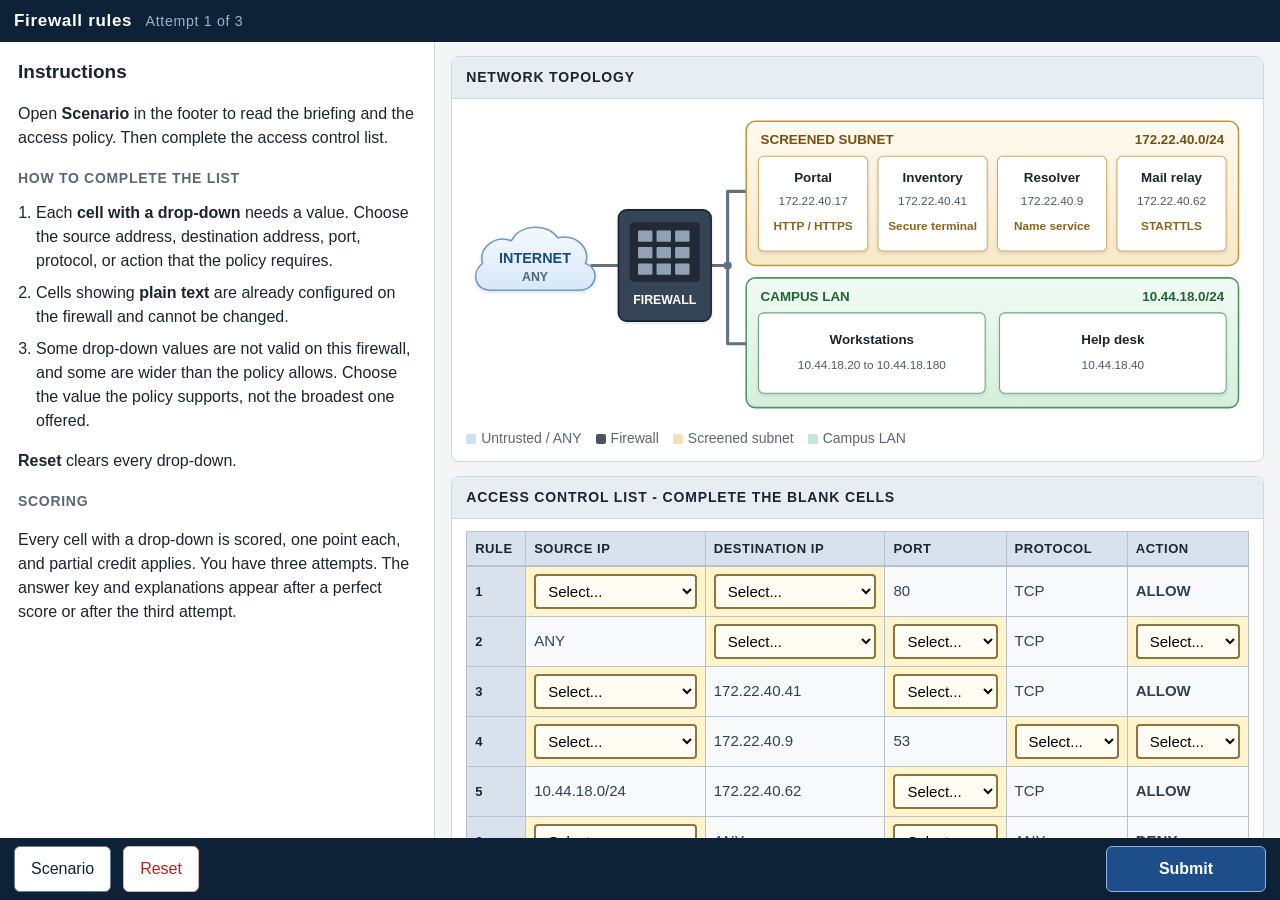
==== commit ec0ff24a: "Accessibility fixes from WCAG 2.2 AA review Index: drop invalid aria-disabled on coming-soon cards, " ====
--- a/firewall-rules.html
+++ b/firewall-rules.html
@@ -34,7 +34,7 @@
     }
     button, select { font: inherit; }
     button { cursor: pointer; }
-    code, .mono { font-family: ui-monospace, "Cascadia Code", Consolas, monospace; }
+    code { font-family: ui-monospace, "Cascadia Code", Consolas, monospace; }
     :focus-visible {
       outline: 3px solid var(--focus);
       outline-offset: 2px;
@@ -47,6 +47,7 @@
       margin: -1px;
       overflow: hidden;
       clip: rect(0, 0, 0, 0);
+      clip-path: inset(50%);
       white-space: nowrap;
       border: 0;
     }
@@ -61,6 +62,7 @@
     }
     .primary {
       background: #1d4e89;
+      border-color: #8fb4dd;
       color: #fff;
       font-weight: 650;
       min-width: 160px;
@@ -210,13 +212,17 @@
       border-radius: 8px;
       box-shadow: var(--shadow);
     }
-    .modal-card:focus { outline: none; }
-    .modal-card header {
+    .modal-card .modal-head {
       display: flex;
       align-items: center;
       padding: 10px 14px;
       background: var(--navy);
       color: #fff;
+    }
+    .modal-card .modal-head h2 {
+      margin: 0;
+      font-size: calc(16px * var(--scale-body, 1) * var(--scale-all, 1));
+      font-weight: 700;
     }
     .modal-body { padding: 14px 16px 20px; }
     .modal-body p { font-size: calc(16px * var(--scale-prose, 1) * var(--scale-all, 1)); }
@@ -224,22 +230,6 @@
     .modal-body .sc-list { margin: 0; padding-left: 22px; }
     .modal-body .sc-list li { margin: 8px 0; font-size: calc(16px * var(--scale-prose, 1) * var(--scale-all, 1)); }
     .table-wrap { overflow-x: auto; }
-    table.key {
-      width: 100%;
-      border-collapse: collapse;
-      font-size: calc(13.5px * var(--scale-table, 1) * var(--scale-all, 1));
-    }
-    table.key th, table.key td {
-      border: 1px solid #b7c2ce;
-      padding: 7px 8px;
-      text-align: left;
-    }
-    table.key thead th {
-      background: #d9e2ec;
-      font-size: calc(12px * var(--scale-table, 1) * var(--scale-all, 1));
-      letter-spacing: .04em;
-      text-transform: uppercase;
-    }
 
     .results-wrap {
       width: min(1000px, 100%);
@@ -271,8 +261,11 @@
     .answer-key li { margin: 10px 0; font-size: calc(16px * var(--scale-prose, 1) * var(--scale-all, 1)); }
 
     @media (max-width: 980px) {
-      .workspace { grid-template-columns: 1fr; }
-      .instructions { border-right: 0; border-bottom: 1px solid var(--line); max-height: 40vh; }
+      html, body { height: auto; }
+      .screen.active { height: auto; min-height: 100vh; }
+      .workspace { grid-template-columns: 1fr; overflow: visible; }
+      .main { overflow: visible; }
+      .instructions { border-right: 0; border-bottom: 1px solid var(--line); max-height: none; overflow: visible; }
     }
 
     @media (forced-colors: active) {
@@ -283,11 +276,25 @@
     @media (prefers-reduced-motion: reduce) {
       html { scroll-behavior: auto; }
     }
+    .skip {
+      position: absolute;
+      left: 8px;
+      top: -48px;
+      z-index: 30;
+      padding: 8px 12px;
+      background: var(--white);
+      color: var(--navy);
+      border: 2px solid var(--navy);
+      border-radius: 6px;
+      font-weight: 700;
+    }
+    .skip:focus { top: 8px; }
   </style>
 </head>
 <body>
   <section id="exam" class="screen active">
-    <header class="topbar" role="banner">
+    <a class="skip" href="#main">Skip to the rule table</a>
+    <header class="topbar">
       <h1 class="brand" id="examTitle" tabindex="-1">Firewall rules <small id="attemptLabel">Attempt 1 of 3</small></h1>
     </header>
 
@@ -297,20 +304,21 @@
         <p>Open <strong>Scenario</strong> in the footer to read the briefing and the access policy. Then complete the access control list.</p>
         <h3>How to complete the list</h3>
         <ol class="requirements">
-          <li>Each <strong>yellow cell</strong> has a drop-down. Choose the source address, destination address, port, protocol, or action that the policy requires.</li>
-          <li><strong>Gray cells</strong> are already configured on the firewall and cannot be changed.</li>
+          <li>Each <strong>cell with a drop-down</strong> needs a value. Choose the source address, destination address, port, protocol, or action that the policy requires.</li>
+          <li>Cells showing <strong>plain text</strong> are already configured on the firewall and cannot be changed.</li>
           <li>Some drop-down values are not valid on this firewall, and some are wider than the policy allows. Choose the value the policy supports, not the broadest one offered.</li>
         </ol>
         <p><strong>Reset</strong> clears every drop-down.</p>
         <h3>Scoring</h3>
-        <p>Every yellow cell is scored, one point each, and partial credit applies. You have three attempts. The answer key and explanations appear after a perfect score or after the third attempt.</p>
+        <p>Every cell with a drop-down is scored, one point each, and partial credit applies. You have three attempts. The answer key and explanations appear after a perfect score or after the third attempt.</p>
       </aside>
 
-      <main class="main">
+      <main class="main" id="main" tabindex="-1">
+        <h2 class="sr-only">Network topology and access control list</h2>
         <div class="panel">
           <h3>Network topology</h3>
           <div class="panel-body">
-            <svg class="topo" viewBox="0 0 760 300" role="img" aria-labelledby="topologyTitle topologyDesc">
+            <svg class="topo" viewBox="0 0 760 300" role="img" aria-labelledby="topologyTitle" aria-describedby="topologyDesc">
               <title id="topologyTitle">Northwind Campus network topology</title>
               <desc id="topologyDesc">The Internet connects through a stateful firewall to a screened subnet and the campus LAN. The screened subnet contains the customer portal at 172.22.40.17, inventory host at 172.22.40.41, resolver at 172.22.40.9, and mail relay at 172.22.40.62. The campus LAN is 10.44.18.0/24, and the designated help desk workstation is 10.44.18.40.</desc>
               <defs>
@@ -419,7 +427,7 @@
           <div class="panel-body">
             <div class="table-wrap">
               <table class="acl" id="aclTable">
-                <caption class="sr-only">Firewall access control list with six rules. Yellow cells contain drop-downs to complete; gray cells are fixed.</caption>
+                <caption class="sr-only">Firewall access control list with six rules. Cells with a drop-down are to be completed; cells showing plain text are already configured.</caption>
                 <thead>
                   <tr>
                     <th scope="col">Rule</th>
@@ -433,7 +441,7 @@
                 <tbody></tbody>
               </table>
             </div>
-            <p class="hint" id="aclHint">Yellow cells with a drop-down are scored. Gray cells are already configured.</p>
+            <p class="hint" id="aclHint">Cells with a drop-down are scored. Cells showing plain text are already configured and are not scored.</p>
           </div>
         </div>
       </main>
@@ -445,19 +453,18 @@
       <div class="spacer"></div>
       <button type="button" class="primary" id="btnGrade">Submit</button>
     </footer>
-    <p class="sr-only" id="actionStatus" role="status" aria-live="polite"></p>
   </section>
 
   <section id="results" class="screen" aria-hidden="true" inert hidden>
     <header class="topbar">
-      <div class="brand" aria-hidden="true">Firewall rules <small>Score</small></div>
+      <div class="brand">Firewall rules <small>Score</small></div>
       <div class="spacer"></div>
       <div class="scorepill" id="scorePill" aria-hidden="true"></div>
     </header>
-    <main class="results-wrap">
+    <div class="results-wrap" role="region" aria-labelledby="scoreTitle">
       <div class="score-hero">
         <h1 id="scoreTitle" tabindex="-1">Score</h1>
-        <div class="big-score" id="bigScore" role="status" aria-live="polite"></div>
+        <div class="big-score" id="bigScore"></div>
         <p id="bestScore"></p>
         <p id="resultMessage"></p>
         <div class="result-actions">
@@ -466,16 +473,16 @@
         </div>
       </div>
       <div id="answerKey"></div>
-    </main>
+    </div>
   </section>
 
   <div class="modal" id="scenario" role="dialog" aria-modal="true" aria-labelledby="scTitle" aria-describedby="scDesc" aria-hidden="true" inert>
     <div class="modal-card" tabindex="0">
-      <header>
-        <strong id="scTitle">Scenario</strong>
+      <div class="modal-head">
+        <h2 id="scTitle">Scenario</h2>
         <div class="spacer"></div>
         <button type="button" class="ghost" data-close="scenario">Close</button>
-      </header>
+      </div>
       <div class="modal-body">
         <p id="scDesc">Briefing and access policy for the Northwind Campus perimeter firewall deployment.</p>
         <p>Northwind Campus is replacing an aging perimeter firewall that had accumulated years of ad hoc exceptions. The replacement is a stateful appliance being brought up with an empty rule base, so the access policy is written from scratch rather than migrated.</p>
@@ -493,9 +500,10 @@
     </div>
   </div>
 
+  <p class="sr-only" id="actionStatus" role="status" aria-live="polite"></p>
 
 <script>
-function _0x29b8(_0x5f0d7c,_0x5dc338){_0x5f0d7c=_0x5f0d7c-(0x14e8+-0xe9d+-0x4e9);var _0x3380b2=_0x6ebd();var _0x465f59=_0x3380b2[_0x5f0d7c];if(_0x29b8['HTUHhF']===undefined){var _0x295aa0=function(_0x48b6d5){var _0x531e1c='abcdefghijklmnopqrstuvwxyzABCDEFGHIJKLMNOPQRSTUVWXYZ0123456789+/=';var _0x46f53d='',_0x213b75='';for(var _0x5e3270=-0x1e28+0x1d45+0xe3*0x1,_0x1eeee3,_0xdf28d8,_0x8705a2=-0x81e*0x4+-0x2f*0x13+-0x7*-0x523;_0xdf28d8=_0x48b6d5['charAt'](_0x8705a2++);~_0xdf28d8&&(_0x1eeee3=_0x5e3270%(-0x1eee+-0x26e*0xa+-0x935*-0x6)?_0x1eeee3*(-0x1f7f+0xb99+0x1*0x1426)+_0xdf28d8:_0xdf28d8,_0x5e3270++%(0xc*-0x67+-0x1f1*0xf+0x2f*0xb9))?_0x46f53d+=String['fromCharCode'](-0x1*0x7c4+-0x1*-0x1863+0xc8*-0x14&_0x1eeee3>>(-(-0x2188+0x74*-0x4a+0x4312)*_0x5e3270&-0x9f*-0x7+0xefc+-0x134f*0x1)):-0x196a+-0x821+0x218b){_0xdf28d8=_0x531e1c['indexOf'](_0xdf28d8);}for(var _0x580e89=0x385+-0x515*0x5+0x3a6*0x6,_0xd31d91=_0x46f53d['length'];_0x580e89<_0xd31d91;_0x580e89++){_0x213b75+='%'+('00'+_0x46f53d['charCodeAt'](_0x580e89)['toString'](-0x6fa+-0x1*0x12db+0x19e5))['slice'](-(-0x391+-0xaa9*0x1+0xe3c));}return decodeURIComponent(_0x213b75);};_0x29b8['mrlDpF']=_0x295aa0,_0x29b8['UwlZHi']={},_0x29b8['HTUHhF']=!![];}var _0x413df6=_0x3380b2[-0x1b3a*0x1+-0x3*0x832+0x33d0],_0xa9efd0=_0x5f0d7c+_0x413df6,_0x2ccd2c=_0x29b8['UwlZHi'][_0xa9efd0];return!_0x2ccd2c?(_0x465f59=_0x29b8['mrlDpF'](_0x465f59),_0x29b8['UwlZHi'][_0xa9efd0]=_0x465f59):_0x465f59=_0x2ccd2c,_0x465f59;}(function(_0x305889,_0x2cded8){var _0x85208c={_0x5a64c2:0x2d8,_0x1266d1:0x2ca,_0x35ce25:0x273},_0x268850=_0x29b8,_0x506d33=_0x305889();while(!![]){try{var _0x457cb8=-parseInt(_0x268850(0x266))/(-0x349+-0x2c1*0x5+0x110f)+parseInt(_0x268850(_0x85208c._0x5a64c2))/(0x1*-0x13d+0x23ab*0x1+-0x1*0x226c)+-parseInt(_0x268850(0x307))/(-0x106a*-0x2+-0x48*-0x65+-0x3d39)+-parseInt(_0x268850(_0x85208c._0x1266d1))/(0xe71+-0x6b5+-0x7b8)+-parseInt(_0x268850(0x16a))/(0x1b3*0x5+0x21f3+-0x2a6d)*(-parseInt(_0x268850(0x16c))/(-0x11*-0x3d+0x17*-0x6a+-0x7*-0xc9))+-parseInt(_0x268850(0x1b8))/(0x1*0x1e7f+-0x1*-0x143b+-0x32b3)*(-parseInt(_0x268850(0x354))/(0x21cd+-0x1dc1+0x404*-0x1))+parseInt(_0x268850(0x288))/(-0x13d8+-0xfb+0x14dc)*(-parseInt(_0x268850(_0x85208c._0x35ce25))/(-0xa6b+0x17e*-0x17+-0xeed*-0x3));if(_0x457cb8===_0x2cded8)break;else _0x506d33['push'](_0x506d33['shift']());}catch(_0x224573){_0x506d33['push'](_0x506d33['shift']());}}}(_0x6ebd,0xe9276+0x41094+0x27*-0x34d1),(function(){var _0x54881a={_0x247e54:0x319,_0x3a71fb:0x1db,_0x53b3a5:0x1a6,_0x13180b:0x36d,_0x438662:0x1f9,_0x24943c:0x1e3,_0x574430:0x317,_0xf76775:0x2df,_0x24f6c0:0x2dd,_0x41a10c:0x1ee,_0x1b33fc:0x360,_0x5cb109:0x1fd,_0x2120cd:0x38b,_0xfd5a1f:0x1d4,_0x323c76:0x275,_0x1848a3:0x28d,_0x5a465d:0x367,_0x3471a8:0x216,_0x28f61a:0x344,_0x53f146:0x30b,_0x43759c:0x367,_0x1e53b9:0x337,_0x534fa0:0x216,_0x5a70e4:0x387,_0x1427d1:0x327,_0x4d31af:0x1ba,_0x256cd0:0x206,_0x27690f:0x1e2,_0x1836e1:0x19f,_0x1fa0b4:0x27c,_0x1ef1b6:0x168,_0x4d450f:0x27e,_0x34e647:0x302,_0x1d8eae:0x1ca,_0x38b643:0x35f,_0x22d810:0x2f0,_0x1da703:0x2a6,_0x48b88b:0x324,_0x52889b:0x261,_0x52d660:0x171,_0xa79b47:0x392,_0x2e029b:0x2d3,_0x4092f7:0x25a,_0x7369a1:0x28b,_0x57036e:0x2d3,_0x382cf9:0x24c,_0x4f592d:0x311,_0x2afd72:0x1c7,_0xe14e2b:0x1ab,_0x325674:0x2d3,_0xc62d85:0x1ac,_0x415b51:0x1b1,_0x366040:0x1e8,_0x142965:0x2d9,_0xf3c1d8:0x2eb,_0x5d079f:0x213,_0x1da85f:0x195,_0x601e27:0x187,_0x1cc995:0x1e6,_0x3a269e:0x2d5,_0x2246d9:0x220,_0xfcad9:0x1b3,_0x5ce3bf:0x1c9,_0x56170a:0x2a9,_0x44ea27:0x36b,_0x47b99f:0x2c9,_0x176759:0x37e,_0x278729:0x166,_0x4a96b7:0x1ae,_0x3d9504:0x290,_0x22787a:0x366,_0x5d0e64:0x267,_0x25c133:0x370,_0x3b5808:0x2bc,_0x17de97:0x16b,_0x244df4:0x284,_0x24cc86:0x2aa,_0x15b95b:0x395,_0x80b1ad:0x181,_0x46340b:0x372,_0x552a99:0x1b2,_0x457fa5:0x17f,_0xe20482:0x2ef,_0x58f33b:0x34d,_0x310976:0x1ad,_0x3c733a:0x342,_0x3e8491:0x1e1,_0x23ef40:0x34d,_0x20d566:0x1bc,_0xdc911f:0x33f,_0xf4f968:0x25a,_0x552342:0x17e,_0x1a60fb:0x2de,_0x41404d:0x1b6,_0x163886:0x1ff,_0x16969d:0x2e5,_0x1627b6:0x196,_0x181778:0x35d,_0x496b28:0x165,_0x5f4d67:0x271,_0x585135:0x2d3,_0x46a476:0x33c,_0x26608a:0x18b,_0x551637:0x368,_0x599ef4:0x1d9,_0x4d253d:0x1cd,_0x10ee2c:0x1db,_0x25f4ae:0x2d3,_0x3e1d9b:0x24c,_0x2cfdd7:0x219,_0x51b8fe:0x214,_0x1161f9:0x372,_0x184e32:0x177,_0x5be804:0x1f5,_0x577eea:0x264,_0x3626b2:0x365,_0x1ab1f6:0x1c0,_0x5aaab7:0x1b9,_0x54c2ea:0x353,_0xba0f71:0x2d2,_0x17dd09:0x2e8,_0x21ca03:0x309,_0x26247a:0x240,_0xce35e3:0x188,_0x4159a5:0x192,_0xb4d743:0x18a,_0x199af5:0x322,_0x4ca5de:0x17a,_0x1bc663:0x18d,_0x2ffbfa:0x2cd,_0x3dd09b:0x176,_0x2776fd:0x330,_0x4ad743:0x1a5,_0x4e8c84:0x34c,_0x3de79d:0x24e,_0x2b0e2d:0x23c,_0x562027:0x1de,_0xeff580:0x363,_0x3cb363:0x2ae,_0x4d94ea:0x294,_0x5aa256:0x2b8,_0x370f04:0x35e,_0x10c717:0x18f,_0x94c927:0x34f,_0x172ca9:0x1d7,_0x3d105d:0x341,_0x292e6a:0x21c,_0x28c998:0x2b6,_0x3fecc9:0x30c,_0x4dbbfe:0x356,_0x1c2fb4:0x234,_0x1c9210:0x29a,_0x2ac1ff:0x31f,_0x34f757:0x28f,_0x2489ea:0x232,_0x3e59cb:0x1d8,_0x53baff:0x200,_0x2397c0:0x227,_0x2c8197:0x384,_0x545af0:0x352,_0x42040b:0x335,_0x555bf4:0x375,_0x215012:0x1cb,_0x4a469a:0x1aa,_0x1429a1:0x2fe,_0x1329ce:0x316,_0x30f5b0:0x2f6,_0x39b8a0:0x1ce,_0x3a2a35:0x170,_0x4850dd:0x1ce,_0x38279b:0x286,_0x1b632b:0x1f4,_0x1cb034:0x269,_0x2514b6:0x299,_0x31a32f:0x2f6,_0x24431c:0x1e4,_0x160e67:0x1c6,_0x2f2efe:0x1c1,_0x59cf72:0x17d,_0x49e4f8:0x2f6,_0x361bb8:0x1d0,_0x4dcbfc:0x2ad,_0x4a5065:0x379},_0x55a1da={_0x37df8b:0x300,_0xa386ae:0x38d,_0x38f9bb:0x237,_0x2b8e6e:0x210,_0x3ddd3c:0x24d,_0x4115e2:0x2c4,_0x3d9d57:0x237,_0x466637:0x276,_0x84ef10:0x36a,_0x3f3904:0x2a3,_0x4b2f90:0x2c4,_0x4ec7a4:0x1c6},_0x2b002e={_0x4c55de:0x2f6,_0x44377f:0x21d},_0x4de7d6={_0x414a2c:0x2f6},_0x12706d={_0x33b50c:0x35f,_0x35a413:0x324,_0x52aefa:0x36a},_0xf0ff32={_0x5cc7e7:0x2ad,_0x39af98:0x35f,_0x3d3495:0x33d,_0x10b9ab:0x36a},_0x1543fc={_0x5c25b5:0x37b},_0x43ce9a={_0x446d4b:0x1c6,_0x5b0aa8:0x388},_0x314add={_0x19a48f:0x19b,_0x53d2c4:0x36a,_0x1c92ed:0x1eb,_0x25809d:0x303,_0x27cc13:0x209,_0x3f6603:0x2d1,_0x25130e:0x38e,_0x326c22:0x206,_0x38100f:0x253},_0x2f1149={_0x562030:0x24d,_0xf6ce4f:0x303,_0x54a7ed:0x297,_0x324e1f:0x338,_0x5dda41:0x1c6,_0x43bbe7:0x388,_0x2aef2a:0x31c},_0x3e7911={_0x3c1f32:0x2ad,_0x257aab:0x2c8,_0x4d65dc:0x175,_0x1dccf3:0x2bd,_0xc5820d:0x393,_0x255d6e:0x2af,_0x37b370:0x228,_0x4c2a83:0x2c8,_0x1ca9b2:0x1d1},_0x217cbc={_0x555b17:0x2c8,_0x1e5298:0x393,_0x1c0f98:0x2be,_0x5ae50a:0x310,_0x41693a:0x2ee,_0x55559a:0x272,_0x2f4471:0x393,_0x112e8b:0x260,_0x2cf12d:0x36c,_0x157265:0x1bf,_0x5bc56a:0x21e,_0x567a46:0x244,_0x31b184:0x279,_0x1bcc7b:0x310,_0x1ae9d0:0x1ec,_0x16ef11:0x260,_0x26f056:0x22a,_0x3be2f0:0x27e,_0x21d6ea:0x162,_0x597a80:0x289,_0x472f3e:0x2ba,_0x3337a7:0x1c3,_0x60ff6e:0x172,_0x515fae:0x1cf,_0x4a1eae:0x2a7,_0xb0140b:0x2f4,_0xd9a2c2:0x350,_0x3ced2d:0x351,_0x42a495:0x211,_0xf73d22:0x1fc,_0x429455:0x1fc,_0x3bd2d1:0x362,_0xf7faa5:0x2dc,_0x92c924:0x379,_0xbe19e:0x28c,_0x580635:0x22a,_0x353ecd:0x2ee,_0x2b8dda:0x26a,_0x23b611:0x33e,_0x33fca3:0x355,_0xff10cc:0x247,_0x5469c0:0x180,_0x436a87:0x26e,_0x184b1e:0x1f0,_0x45fce9:0x269,_0x5d81d8:0x1a0,_0x32fbc2:0x25d,_0x4fb1d4:0x246},_0x1c9b35={_0x205738:0x310,_0x511117:0x2ee,_0x4c962e:0x236,_0x3ac060:0x321,_0x4d26e0:0x29d,_0x181244:0x388,_0x30a305:0x2e6},_0x251cd8={_0xef6bdb:0x1c6,_0x2000bc:0x303,_0x475c45:0x242,_0x563df0:0x186,_0x45ca46:0x1c8},_0x2c01fe={_0x1e29eb:0x360,_0x2685e5:0x182},_0x37cbc6={_0x110a8c:0x367,_0x236f17:0x1c2,_0x18e8ca:0x20c,_0x280f1f:0x2ff,_0x2aa401:0x20c,_0x1b13e7:0x32d,_0xe700de:0x32b,_0x4ac3d8:0x1e5,_0x3c6c4c:0x189,_0x78f4d:0x272,_0x300e77:0x193,_0x3773d8:0x2b3,_0x54db73:0x1d6,_0x346845:0x2a1,_0x4e6769:0x32f,_0x35fe41:0x274,_0x41a823:0x326,_0x5c614e:0x339,_0x33512e:0x23d,_0x4035be:0x258,_0x436162:0x2ea,_0x8cfd86:0x22c,_0x4e1b5e:0x202,_0x3c3b20:0x216,_0x1a1875:0x2ac,_0x53ff59:0x184,_0x3e1b9d:0x2e3,_0x3a2b53:0x346,_0x15f143:0x23b,_0x4c3214:0x2b4,_0x3e46aa:0x33a,_0x2ecbb7:0x2f8,_0x438773:0x230,_0x238ac7:0x29f,_0x4fbd58:0x27f,_0x3a71d0:0x291},_0x317cf1={_0x28a308:0x2bf,_0x378ce6:0x23f,_0x102085:0x2bf,_0x49c2f0:0x2bf,_0x365e95:0x29b,_0xc8435b:0x387,_0x295424:0x254,_0x1e816a:0x1e0,_0x372fac:0x1c2,_0x5b1162:0x1c2,_0x400a9b:0x205},_0x2b6813={_0x4573a2:0x221},_0x1d9bfb={_0x2f2023:0x312,_0x12c1db:0x389},_0x42d830={_0x14487b:0x17d,_0x4f5c4e:0x2a5},_0x52a4ef={_0x504b62:0x295,_0x389cd2:0x325,_0x49c58a:0x325,_0x39f470:0x19a,_0xc71ba0:0x2ed,_0x32bb86:0x2c2,_0x1f206b:0x315,_0x147797:0x20f,_0x151d6d:0x1da,_0x5b78c2:0x2ff,_0x3f9587:0x329,_0x4ec8f2:0x27a,_0xb339d:0x305,_0x592f49:0x1a9,_0x232791:0x265,_0x1d00fa:0x197},_0x458833={_0x137d82:0x369},_0x33fe05={_0x1382b0:0x1c6,_0x32eab4:0x388,_0xffde04:0x20c,_0x131064:0x2ff,_0x49108b:0x1c1,_0x38da7a:0x17d},_0x6bb8fd={_0x54554a:0x1f7},_0x482291={_0x1f9c1f:0x268,_0x256cf8:0x2c8,_0x556db3:0x175,_0xa00662:0x31b,_0x12876c:0x310,_0x3534d9:0x2ee,_0x52a2bf:0x36e,_0x5ee821:0x302},_0x26a201={_0x856935:0x22b},_0x5b2b77={_0x1510de:0x2c7,_0x23b0f7:0x225,_0x3e28ef:0x2c8,_0x3d7d7e:0x228,_0x2b75af:0x175,_0x5abf02:0x2bd,_0x4948ad:0x287,_0x1f0a67:0x2d7,_0x16ca5b:0x287,_0x26a2c9:0x1d1},_0x531c4b={_0x1acd4e:0x185,_0x5dc8f1:0x1a4},_0x19d85b={_0x28ca49:0x1f2,_0x20f008:0x1ea},_0x13c031={_0xe7fa6b:0x312,_0x3674c7:0x2b1},_0x119649={_0xd9095a:0x203},_0x4dceac=_0x29b8,_0x297923={'MuQRy':_0x4dceac(0x320),'JHjhE':_0x4dceac(_0x54881a._0x247e54),'uytgC':function(_0x3d4f23,_0x1e3656){return _0x3d4f23||_0x1e3656;},'srZZC':function(_0x3dba04,_0x118a11){return _0x3dba04>=_0x118a11;},'qheWh':function(_0x3bdc50){return _0x3bdc50();},'whWLq':function(_0x466d05,_0x545213){return _0x466d05+_0x545213;},'kSHpP':function(_0x39893d,_0x510009){return _0x39893d+_0x510009;},'LGLpl':_0x4dceac(0x2b5),'mlgiQ':function(_0x137183,_0x2333dc){return _0x137183===_0x2333dc;},'xLZPb':function(_0x42cc67,_0x299a7a){return _0x42cc67+_0x299a7a;},'OHBGI':function(_0x22e860,_0x2752a8){return _0x22e860+_0x2752a8;},'kzmZH':function(_0x4b36c2,_0x2136bd){return _0x4b36c2+_0x2136bd;},'ZOVlS':function(_0xd8b00f,_0x18c689,_0x50a087,_0x3e5c71){return _0xd8b00f(_0x18c689,_0x50a087,_0x3e5c71);},'xqgTL':function(_0x5e863a,_0x29801c,_0x2f87e3,_0x36b562){return _0x5e863a(_0x29801c,_0x2f87e3,_0x36b562);},'Efcux':_0x4dceac(_0x54881a._0x3a71fb),'sYtyA':_0x4dceac(0x205),'EHTLN':_0x4dceac(0x2e6)+_0x4dceac(_0x54881a._0x53b3a5),'LbciW':_0x4dceac(0x2de),'vllmI':_0x4dceac(_0x54881a._0x13180b)+'y','pPKvb':function(_0x5c55a0,_0x20b1c0){return _0x5c55a0+_0x20b1c0;},'Eumoh':_0x4dceac(0x1c2),'ZlKtJ':_0x4dceac(0x263)+_0x4dceac(0x2e9)+_0x4dceac(0x361)+_0x4dceac(0x1a1)+_0x4dceac(_0x54881a._0x438662),'TtpSZ':function(_0x4df81d,_0x2b76a4){return _0x4df81d+_0x2b76a4;},'ahIAD':function(_0x284207,_0x3e1cd9){return _0x284207+_0x3e1cd9;},'vejfw':_0x4dceac(0x2c2)+_0x4dceac(_0x54881a._0x24943c)+_0x4dceac(0x16d)+_0x4dceac(_0x54881a._0x574430)+_0x4dceac(_0x54881a._0xf76775),'Lyrrn':function(_0x4e7034,_0x4a1574){return _0x4e7034===_0x4a1574;},'GPxKP':function(_0x5e21ba,_0x161f7d){return _0x5e21ba+_0x161f7d;},'ntoOG':function(_0x1b8912,_0x3974f2){return _0x1b8912+_0x3974f2;},'BVRFZ':_0x4dceac(_0x54881a._0x24f6c0)+_0x4dceac(0x19c)+'\x20','fqMzr':function(_0x194e33,_0x2a2edd){return _0x194e33+_0x2a2edd;},'YkBis':_0x4dceac(_0x54881a._0x41a10c),'XqfLg':function(_0x221590,_0x9502a3){return _0x221590+_0x9502a3;},'dgUNQ':function(_0x13f7e5,_0x3e0981){return _0x13f7e5+_0x3e0981;},'Bcclf':function(_0x4cd004,_0x3b319f){return _0x4cd004(_0x3b319f);},'iPHni':function(_0x31600d,_0x43ef7a){return _0x31600d(_0x43ef7a);},'ktviZ':_0x4dceac(_0x54881a._0x1b33fc)+'y','eTtTx':function(_0x2cdc48,_0x18877f){return _0x2cdc48+_0x18877f;},'LgehU':function(_0x2fef28,_0x342ac7){return _0x2fef28+_0x342ac7;},'YIKzB':function(_0x36440d,_0x85ffdc){return _0x36440d+_0x85ffdc;},'dsFLu':function(_0xbf93be,_0x24a73a){return _0xbf93be+_0x24a73a;},'iNrou':function(_0x3e114e,_0xc50367){return _0x3e114e+_0xc50367;},'dxVkj':function(_0x1053f4,_0x4779d6){return _0x1053f4+_0x4779d6;},'MoAeY':_0x4dceac(0x1e9)+_0x4dceac(0x278)+_0x4dceac(0x233)+_0x4dceac(_0x54881a._0x5cb109)+_0x4dceac(_0x54881a._0x2120cd)+_0x4dceac(0x255)+_0x4dceac(_0x54881a._0xfd5a1f)+_0x4dceac(0x23a),'KtIIZ':_0x4dceac(_0x54881a._0x323c76)+_0x4dceac(_0x54881a._0x1848a3)+_0x4dceac(0x19e),'oMxfC':_0x4dceac(_0x54881a._0x5a465d)+_0x4dceac(_0x54881a._0x3471a8)+_0x4dceac(_0x54881a._0x28f61a)+_0x4dceac(_0x54881a._0x53f146),'ksVFF':_0x4dceac(_0x54881a._0x43759c)+_0x4dceac(0x216)+_0x4dceac(_0x54881a._0x1e53b9)+'>','oNJcI':_0x4dceac(0x367)+_0x4dceac(_0x54881a._0x534fa0)+_0x4dceac(0x2c1)+_0x4dceac(_0x54881a._0x5a70e4),'UiIJM':_0x4dceac(0x19d)+_0x4dceac(0x2a0),'yxWXJ':_0x4dceac(0x2a2),'aQdxT':_0x4dceac(_0x54881a._0x1427d1)+'n>','ZRjnG':_0x4dceac(0x1fb),'cjpZj':_0x4dceac(_0x54881a._0x4d31af)+_0x4dceac(0x1c8),'fWAjj':_0x4dceac(_0x54881a._0x256cd0),'Jovyl':_0x4dceac(0x381)+'l','kSMCP':_0x4dceac(_0x54881a._0x27690f),'vtCaB':_0x4dceac(_0x54881a._0x1836e1),'EWsKF':_0x4dceac(_0x54881a._0x1fa0b4)+_0x4dceac(0x28e),'XhLNO':function(_0x1159ed,_0x2c1203){return _0x1159ed(_0x2c1203);},'wyTce':_0x4dceac(_0x54881a._0x1ef1b6),'EbwjQ':_0x4dceac(0x25d)+'rt','bshuM':_0x4dceac(0x22a)+_0x4dceac(_0x54881a._0x4d450f),'NbCWd':function(_0x3824ed,_0x2f937f){return _0x3824ed+_0x2f937f;},'xmpEj':function(_0x2f6206,_0x543d90){return _0x2f6206+_0x543d90;},'pxdjV':_0x4dceac(_0x54881a._0x34e647),'eWkeX':function(_0x3560ed,_0x58cb4b){return _0x3560ed===_0x58cb4b;},'uTNCi':function(_0x1f61d6,_0x51a292){return _0x1f61d6(_0x51a292);},'gpFCV':function(_0x23ce01,_0x49f9bf){return _0x23ce01+_0x49f9bf;},'UlUmf':_0x4dceac(_0x54881a._0x1d8eae),'fkIxC':function(_0x24506b,_0x5679bc){return _0x24506b(_0x5679bc);},'PPZzD':_0x4dceac(0x222)+'le','ezMCr':function(_0x4f692d){return _0x4f692d();},'tHoYB':function(_0x27459d,_0x495aa8){return _0x27459d(_0x495aa8);},'UxPfY':_0x4dceac(0x1f3),'iLzKn':function(_0x400d87,_0x35183c){return _0x400d87(_0x35183c);},'xXyAo':_0x4dceac(_0x54881a._0x38b643),'zsRsu':_0x4dceac(_0x54881a._0x22d810)+_0x4dceac(_0x54881a._0x1da703),'Dtkfk':function(_0x274a2c,_0x589351){return _0x274a2c(_0x589351);},'OEtFa':_0x4dceac(_0x54881a._0x48b88b)+'e','xTJoA':function(_0x53ca1b){return _0x53ca1b();},'qcINP':_0x4dceac(0x299),'mWoEP':_0x4dceac(_0x54881a._0x52889b)+_0x4dceac(_0x54881a._0x52d660)+_0x4dceac(0x30f)+_0x4dceac(0x1b4)+_0x4dceac(_0x54881a._0xa79b47)+_0x4dceac(0x171)+_0x4dceac(0x30f)+_0x4dceac(0x280)+_0x4dceac(0x198)+_0x4dceac(0x293)+_0x4dceac(0x218),'aJmvU':_0x4dceac(_0x54881a._0x2e029b)+_0x4dceac(_0x54881a._0x4092f7),'UIVSO':_0x4dceac(0x2d3)+_0x4dceac(_0x54881a._0x7369a1),'ffadd':_0x4dceac(_0x54881a._0x57036e)+_0x4dceac(_0x54881a._0x382cf9),'lmtTY':_0x4dceac(0x2d6)+_0x4dceac(0x2b9),'agsdd':_0x4dceac(0x18c)+_0x4dceac(_0x54881a._0x4f592d),'amCBM':_0x4dceac(_0x54881a._0x2afd72),'CdHFz':_0x4dceac(0x372),'NtpHw':_0x4dceac(0x22e),'dahQn':function(_0x3a413e,_0x480b76,_0x5637b4,_0x2028a0){return _0x3a413e(_0x480b76,_0x5637b4,_0x2028a0);},'WKqtb':_0x4dceac(0x374),'FQPyE':_0x4dceac(0x1ed),'MZKhP':_0x4dceac(0x165),'jGlOJ':_0x4dceac(_0x54881a._0xe14e2b),'Dmduo':_0x4dceac(0x1ad),'nhKIA':function(_0x554985,_0x34180b,_0x348c16){return _0x554985(_0x34180b,_0x348c16);},'oLVXf':_0x4dceac(_0x54881a._0x325674)+_0x4dceac(_0x54881a._0xc62d85),'PkIjD':function(_0x12fe92,_0xffa220){return _0x12fe92(_0xffa220);},'Ylfib':function(_0x31b859,_0x2e9a5a,_0xd17af3,_0x1c14e8){return _0x31b859(_0x2e9a5a,_0xd17af3,_0x1c14e8);},'FqagQ':_0x4dceac(0x2fd),'AsfNa':_0x4dceac(_0x54881a._0x415b51)+_0x4dceac(_0x54881a._0x366040)+_0x4dceac(_0x54881a._0x142965)+_0x4dceac(0x235)+_0x4dceac(_0x54881a._0xf3c1d8)+_0x4dceac(_0x54881a._0x5d079f)+_0x4dceac(_0x54881a._0x1da85f)+_0x4dceac(_0x54881a._0x601e27)+_0x4dceac(_0x54881a._0x1cc995)+_0x4dceac(_0x54881a._0x3a269e)+_0x4dceac(0x16f)+_0x4dceac(0x1a8)+_0x4dceac(_0x54881a._0x2246d9)+_0x4dceac(_0x54881a._0xfcad9)+_0x4dceac(_0x54881a._0x5ce3bf)+_0x4dceac(0x2f5)+_0x4dceac(0x250)+_0x4dceac(0x298)+_0x4dceac(_0x54881a._0x56170a)+_0x4dceac(0x249)+_0x4dceac(_0x54881a._0x44ea27)+_0x4dceac(_0x54881a._0x47b99f),'dhaQP':_0x4dceac(0x167)+_0x4dceac(0x376)+_0x4dceac(_0x54881a._0x176759)+_0x4dceac(_0x54881a._0x278729)+_0x4dceac(_0x54881a._0x4a96b7)+_0x4dceac(_0x54881a._0x3d9504)+_0x4dceac(_0x54881a._0x22787a)+_0x4dceac(0x20d)+_0x4dceac(0x385)+_0x4dceac(_0x54881a._0x5d0e64)+_0x4dceac(_0x54881a._0x25c133)+_0x4dceac(_0x54881a._0x3b5808)+_0x4dceac(0x2c0)+_0x4dceac(0x29e)+_0x4dceac(_0x54881a._0x17de97)+_0x4dceac(0x25b)+_0x4dceac(0x22f)+_0x4dceac(0x183)+_0x4dceac(0x1bb)+_0x4dceac(_0x54881a._0x244df4)+_0x4dceac(0x1cc)+_0x4dceac(0x251)+_0x4dceac(0x2db)+_0x4dceac(0x340)+_0x4dceac(_0x54881a._0x24cc86)+_0x4dceac(0x2cb)+_0x4dceac(_0x54881a._0x15b95b)+_0x4dceac(0x391),'NVIKW':function(_0x80051f,_0x27ad17){return _0x80051f(_0x27ad17);},'kMysd':_0x4dceac(_0x54881a._0x80b1ad),'LdJtN':function(_0x2fc550,_0x93cb39){return _0x2fc550(_0x93cb39);},'vVXiG':function(_0x1c3a9d){return _0x1c3a9d();},'owYFM':function(_0x5e5d1c,_0x2ee47a){return _0x5e5d1c!==_0x2ee47a;}};const _0x70a2d4=[_0x4dceac(_0x54881a._0x46340b),_0x297923[_0x4dceac(0x37d)],_0x297923[_0x4dceac(_0x54881a._0x552a99)],_0x4dceac(0x2d3)+_0x4dceac(0x1ac),_0x297923[_0x4dceac(0x37f)],_0x4dceac(0x2d3)+_0x4dceac(0x349),_0x297923[_0x4dceac(0x18b)],_0x4dceac(0x2d6)+_0x4dceac(0x191),_0x297923[_0x4dceac(0x208)]],_0x1cf9ed=['22','23','25','53','80',_0x4dceac(0x1f6),_0x297923[_0x4dceac(0x20e)],_0x4dceac(0x2e5),_0x4dceac(_0x54881a._0x457fa5),_0x4dceac(_0x54881a._0xe20482),_0x4dceac(0x223),_0x297923[_0x4dceac(_0x54881a._0x58f33b)]],_0x3acf08=[_0x4dceac(_0x54881a._0x310976),_0x4dceac(0x1d9),_0x297923[_0x4dceac(0x23e)],_0x4dceac(_0x54881a._0x46340b)],_0x87c312=[_0x4dceac(0x165),_0x4dceac(0x2fd),_0x4dceac(0x224)],_0x566c27=-0x2545+-0x1c84+-0x20e6*-0x2,_0x274518=_0x4dceac(0x21a)+_0x4dceac(0x296)+_0x4dceac(_0x54881a._0x3c733a)+'e',_0x5065c8=[{'n':0x1,'src':_0x297923[_0x4dceac(0x196)](_0x1d6336,_0x297923[_0x4dceac(_0x54881a._0x3e8491)],'ip',_0x297923[_0x4dceac(_0x54881a._0x23ef40)]),'dst':_0x297923[_0x4dceac(_0x54881a._0x20d566)](_0x1d6336,_0x297923[_0x4dceac(_0x54881a._0xdc911f)],'ip',_0x4dceac(0x2d3)+_0x4dceac(_0x54881a._0xf4f968)),'port':_0x4fb81d('80'),'proto':_0x297923[_0x4dceac(0x308)](_0x4fb81d,_0x4dceac(_0x54881a._0x310976)),'action':_0x4fb81d(_0x297923[_0x4dceac(_0x54881a._0x552342)],_0x4dceac(_0x54881a._0x1a60fb))},{'n':0x2,'src':_0x297923[_0x4dceac(0x1cf)](_0x4fb81d,_0x4dceac(_0x54881a._0x46340b)),'dst':_0x1d6336(_0x297923[_0x4dceac(_0x54881a._0x41404d)],'ip',_0x4dceac(_0x54881a._0x325674)+_0x4dceac(0x25a)),'port':_0x1d6336(_0x4dceac(0x24f),_0x4dceac(_0x54881a._0x163886),_0x4dceac(_0x54881a._0x16969d)),'proto':_0x4fb81d(_0x297923[_0x4dceac(0x2b7)]),'action':_0x297923[_0x4dceac(_0x54881a._0x1627b6)](_0x1d6336,_0x4dceac(_0x54881a._0x181778),_0x297923[_0x4dceac(0x377)],_0x4dceac(_0x54881a._0x496b28))},{'n':0x3,'src':_0x297923[_0x4dceac(_0x54881a._0x20d566)](_0x1d6336,_0x4dceac(_0x54881a._0x5f4d67),'ip',_0x4dceac(0x2d6)+_0x4dceac(0x191)),'dst':_0x4fb81d(_0x4dceac(_0x54881a._0x585135)+_0x4dceac(_0x54881a._0x7369a1)),'port':_0x1d6336(_0x4dceac(0x1c5),_0x4dceac(0x1ff),'22'),'proto':_0x4fb81d(_0x297923[_0x4dceac(0x2b7)]),'action':_0x297923[_0x4dceac(0x262)](_0x4fb81d,_0x4dceac(0x165),_0x4dceac(0x2de))},{'n':0x4,'src':_0x297923[_0x4dceac(0x368)](_0x1d6336,_0x4dceac(_0x54881a._0x46a476),'ip',_0x297923[_0x4dceac(_0x54881a._0x26608a)]),'dst':_0x4fb81d(_0x297923[_0x4dceac(0x1a2)]),'port':_0x4fb81d('53'),'proto':_0x297923[_0x4dceac(_0x54881a._0x551637)](_0x1d6336,_0x4dceac(0x38f),_0x4dceac(0x1f7),_0x4dceac(_0x54881a._0x599ef4)),'action':_0x1d6336(_0x4dceac(_0x54881a._0x4d253d),_0x4dceac(_0x54881a._0x10ee2c),_0x297923[_0x4dceac(_0x54881a._0x552342)])},{'n':0x5,'src':_0x4fb81d(_0x297923[_0x4dceac(0x18b)]),'dst':_0x297923[_0x4dceac(0x194)](_0x4fb81d,_0x4dceac(_0x54881a._0x25f4ae)+_0x4dceac(_0x54881a._0x3e1d9b)),'port':_0x297923[_0x4dceac(_0x54881a._0x2cfdd7)](_0x1d6336,_0x4dceac(0x1be),_0x4dceac(_0x54881a._0x163886),_0x4dceac(0x2ef)),'proto':_0x4fb81d(_0x4dceac(_0x54881a._0x310976)),'action':_0x4fb81d(_0x4dceac(0x165),_0x4dceac(_0x54881a._0x1a60fb))},{'n':0x6,'src':_0x1d6336(_0x4dceac(_0x54881a._0x51b8fe),'ip',_0x4dceac(0x372)),'dst':_0x4fb81d(_0x297923[_0x4dceac(_0x54881a._0x23ef40)]),'port':_0x1d6336(_0x4dceac(0x20b),_0x4dceac(0x1ff),_0x4dceac(_0x54881a._0x1161f9)),'proto':_0x4fb81d(_0x297923[_0x4dceac(_0x54881a._0x58f33b)]),'action':_0x4fb81d(_0x297923[_0x4dceac(0x373)],_0x4dceac(_0x54881a._0x184e32))}],_0x392328=[_0x297923[_0x4dceac(_0x54881a._0x5be804)],_0x4dceac(_0x54881a._0x577eea)+_0x4dceac(_0x54881a._0x3626b2)+_0x4dceac(0x2c3)+_0x4dceac(_0x54881a._0x1ab1f6)+_0x4dceac(_0x54881a._0x5aaab7)+_0x4dceac(0x25f)+_0x4dceac(_0x54881a._0x54c2ea)+_0x4dceac(0x36f)+_0x4dceac(0x1b0)+_0x4dceac(0x1bd)+_0x4dceac(_0x54881a._0xba0f71)+_0x4dceac(_0x54881a._0x17dd09)+_0x4dceac(0x2e7)+_0x4dceac(_0x54881a._0x21ca03)+_0x4dceac(0x30e)+_0x4dceac(_0x54881a._0x26247a)+_0x4dceac(0x2f9)+_0x4dceac(0x231)+_0x4dceac(_0x54881a._0xce35e3)+_0x4dceac(_0x54881a._0x4159a5),_0x4dceac(0x27d)+_0x4dceac(_0x54881a._0xb4d743)+_0x4dceac(0x29c)+_0x4dceac(_0x54881a._0x199af5)+_0x4dceac(_0x54881a._0x4ca5de)+_0x4dceac(0x390)+_0x4dceac(_0x54881a._0x1bc663)+_0x4dceac(_0x54881a._0x2ffbfa)+_0x4dceac(0x212)+_0x4dceac(0x348)+_0x4dceac(0x32c)+_0x4dceac(0x270)+_0x4dceac(0x345)+_0x4dceac(_0x54881a._0x3dd09b)+_0x4dceac(_0x54881a._0x2776fd)+_0x4dceac(0x27b)+_0x4dceac(0x199)+_0x4dceac(_0x54881a._0x4ad743)+_0x4dceac(_0x54881a._0x4e8c84)+_0x4dceac(_0x54881a._0x3de79d)+_0x4dceac(_0x54881a._0x2b0e2d)+_0x4dceac(0x323)+_0x4dceac(0x277)+_0x4dceac(_0x54881a._0x562027)+_0x4dceac(0x239),_0x297923[_0x4dceac(_0x54881a._0xeff580)],_0x4dceac(_0x54881a._0x3cb363)+_0x4dceac(_0x54881a._0x4d94ea)+_0x4dceac(_0x54881a._0x5aa256)+_0x4dceac(_0x54881a._0x370f04)+_0x4dceac(0x2da)+_0x4dceac(0x333)+_0x4dceac(0x2e0)+_0x4dceac(0x1f8)+_0x4dceac(_0x54881a._0x10c717)+_0x4dceac(0x2ec)+_0x4dceac(_0x54881a._0x94c927)+_0x4dceac(0x201)+_0x4dceac(_0x54881a._0x172ca9)+_0x4dceac(_0x54881a._0x3d105d)+_0x4dceac(0x243)+_0x4dceac(0x1fe)+_0x4dceac(0x17c),_0x4dceac(0x1d2)+_0x4dceac(0x2f1)+_0x4dceac(_0x54881a._0x292e6a)+_0x4dceac(_0x54881a._0x28c998)+_0x4dceac(_0x54881a._0x3fecc9)+_0x4dceac(_0x54881a._0x4dbbfe)+_0x4dceac(0x313)+_0x4dceac(0x2fb)+_0x4dceac(_0x54881a._0x1c2fb4)+_0x4dceac(_0x54881a._0x1c9210)+_0x4dceac(_0x54881a._0x2ac1ff)+_0x4dceac(0x2bb)+_0x4dceac(_0x54881a._0x34f757)+_0x4dceac(_0x54881a._0x2489ea)+_0x4dceac(0x1b7)+_0x4dceac(_0x54881a._0x3e59cb)+_0x4dceac(_0x54881a._0x53baff)+_0x4dceac(_0x54881a._0x2397c0)+_0x4dceac(_0x54881a._0x2c8197)+_0x4dceac(_0x54881a._0x545af0)+_0x4dceac(_0x54881a._0x42040b)+_0x4dceac(_0x54881a._0x555bf4)+_0x4dceac(_0x54881a._0x215012)+_0x4dceac(_0x54881a._0x4a469a)+_0x4dceac(_0x54881a._0x1429a1)+'.'],_0x3ba62d=_0x5065c8[_0x4dceac(0x207)](function(_0x102b9c,_0x56b828){var _0xb5c6ca=_0x4dceac,_0x4cfeff={'nFjXm':_0xb5c6ca(_0x13c031._0xe7fa6b)};return[_0x297923[_0xb5c6ca(0x357)],_0xb5c6ca(0x16e),_0xb5c6ca(0x1ff),_0xb5c6ca(_0x13c031._0x3674c7),_0xb5c6ca(0x1db)][_0xb5c6ca(0x17d)](function(_0xce06b5){var _0x35bc77=_0xb5c6ca,_0x1f04ca=_0x56b828[_0xce06b5];if(_0x1f04ca[_0x35bc77(0x295)]===_0x4cfeff[_0x35bc77(0x283)])_0x102b9c[_0x35bc77(0x24a)]({'id':_0x1f04ca['id'],'answer':_0x1f04ca[_0x35bc77(_0x119649._0xd9095a)]});}),_0x102b9c;},[]);var _0xc013ef={},_0x4ad869=null,_0x59ca98=_0x2f6fca();function _0x1d6336(_0x41ef6c,_0x5e4879,_0x3e15da){var _0x2b1bcb=_0x4dceac;return{'type':_0x2b1bcb(0x312),'id':_0x41ef6c,'kind':_0x5e4879,'answer':_0x3e15da};}function _0x4fb81d(_0x10b5e9,_0x69773b){var _0xa53267=_0x4dceac;return{'type':_0x297923[_0xa53267(_0x19d85b._0x28ca49)],'value':_0x10b5e9,'cls':_0x297923[_0xa53267(_0x19d85b._0x20f008)](_0x69773b,'')};}function _0x44ed7e(_0x131cdc){var _0x306854=_0x4dceac;return document[_0x306854(_0x531c4b._0x1acd4e)+_0x306854(_0x531c4b._0x5dc8f1)](_0x131cdc);}function _0x1abb22(){return{'attemptsUsed':0x0,'lastScore':null,'highScore':0x0,'complete':![]};}function _0x2f6fca(){var _0x25adbe=_0x4dceac;try{var _0x310e0b=JSON[_0x25adbe(_0x5b2b77._0x1510de)](sessionStorage[_0x25adbe(_0x5b2b77._0x23b0f7)](_0x274518));if(_0x310e0b&&Number[_0x25adbe(0x287)+'r'](_0x310e0b[_0x25adbe(_0x5b2b77._0x3e28ef)+_0x25adbe(0x175)])&&_0x297923[_0x25adbe(_0x5b2b77._0x3d7d7e)](_0x310e0b[_0x25adbe(_0x5b2b77._0x3e28ef)+_0x25adbe(_0x5b2b77._0x2b75af)],-0x2018+0x1a9f+0x579)&&_0x310e0b[_0x25adbe(0x2c8)+_0x25adbe(_0x5b2b77._0x2b75af)]<=_0x566c27)return{'attemptsUsed':_0x310e0b[_0x25adbe(0x2c8)+_0x25adbe(0x175)],'lastScore':Number[_0x25adbe(0x287)+'r'](_0x310e0b[_0x25adbe(_0x5b2b77._0x5abf02)+'e'])?_0x310e0b[_0x25adbe(0x2bd)+'e']:null,'highScore':Number[_0x25adbe(_0x5b2b77._0x4948ad)+'r'](_0x310e0b[_0x25adbe(_0x5b2b77._0x1f0a67)+'e'])?_0x310e0b[_0x25adbe(_0x5b2b77._0x1f0a67)+'e']:Number[_0x25adbe(_0x5b2b77._0x16ca5b)+'r'](_0x310e0b[_0x25adbe(_0x5b2b77._0x5abf02)+'e'])?_0x310e0b[_0x25adbe(0x2bd)+'e']:-0xe1d*0x2+0x163c+0x5fe,'complete':Boolean(_0x310e0b[_0x25adbe(0x2ad)])};}catch(_0x54f820){}return _0x297923[_0x25adbe(_0x5b2b77._0x26a2c9)](_0x1abb22);}function _0x28a593(){var _0x38f20e=_0x4dceac;try{sessionStorage[_0x38f20e(0x217)](_0x274518,JSON[_0x38f20e(_0x26a201._0x856935)+'y'](_0x59ca98));}catch(_0x30c035){}}function _0x10cf87(){var _0x2bf2d3=_0x4dceac;_0x59ca98=_0x1abb22();try{sessionStorage[_0x2bf2d3(0x1b5)+'em'](_0x274518);}catch(_0x53590d){}}function _0x351908(){var _0x17291e=_0x4dceac,_0x3f3d3e=Math[_0x17291e(0x2ab)](_0x297923[_0x17291e(_0x482291._0x1f9c1f)](_0x59ca98[_0x17291e(_0x482291._0x256cf8)+_0x17291e(_0x482291._0x556db3)],0x1*0x496+-0x469+-0x2c),_0x566c27);_0x44ed7e(_0x17291e(_0x482291._0xa00662)+_0x17291e(0x380))[_0x17291e(_0x482291._0x12876c)+_0x17291e(_0x482291._0x3534d9)]=_0x59ca98[_0x17291e(0x2ad)]?_0x17291e(_0x482291._0x52a2bf)+_0x17291e(0x204)+'e':_0x297923[_0x17291e(0x2a7)](_0x297923[_0x17291e(0x1ef)]+_0x3f3d3e+_0x17291e(_0x482291._0x5ee821),_0x566c27);}function _0xf2668c(_0xe2fb71){var _0x3b80c9=_0x4dceac;if(_0x297923[_0x3b80c9(0x359)](_0xe2fb71,'ip'))return _0x70a2d4;if(_0xe2fb71===_0x3b80c9(0x1ff))return _0x1cf9ed;if(_0xe2fb71===_0x3b80c9(_0x6bb8fd._0x54554a))return _0x3acf08;return _0x87c312;}function _0x557a9f(){var _0x4c232b={_0x43eb9e:0x389,_0x1bc356:0x347,_0x1f9693:0x2f6,_0x499226:0x1ce},_0x1089cb={_0x255f1f:0x389},_0x498a23={_0x54a254:0x20a,_0x4b9f6c:0x21f,_0x4156a5:0x358,_0x24db8d:0x387,_0x43450b:0x318,_0x39fcbe:0x16e,_0x558e1e:0x306,_0x1ca5ce:0x1bc,_0x252fb8:0x1ff,_0xf92d0f:0x2b1,_0x56dace:0x1db,_0x227887:0x377},_0x4300c5=_0x4dceac,_0xf98745=document[_0x4300c5(_0x33fe05._0x1382b0)+_0x4300c5(_0x33fe05._0x32eab4)](_0x297923[_0x4300c5(0x332)]);_0xf98745[_0x4300c5(0x182)+'L']=_0x5065c8[_0x4300c5(_0x33fe05._0xffde04)](function(_0x45b1cf){var _0x3f3d9f=_0x4300c5;return _0x297923[_0x3f3d9f(0x1f1)](_0x297923[_0x3f3d9f(_0x498a23._0x54a254)](_0x297923[_0x3f3d9f(0x383)](_0x297923[_0x3f3d9f(_0x498a23._0x54a254)](_0x3f3d9f(_0x498a23._0x4b9f6c),_0x3f3d9f(0x367)+_0x3f3d9f(_0x498a23._0x4156a5)),_0x45b1cf['n'])+_0x3f3d9f(_0x498a23._0x24db8d)+_0x29fc46(_0x45b1cf[_0x3f3d9f(0x320)],_0x45b1cf['n'],_0x3f3d9f(_0x498a23._0x43450b)+'P')+_0x297923[_0x3f3d9f(0x1bc)](_0x29fc46,_0x45b1cf[_0x3f3d9f(_0x498a23._0x39fcbe)],_0x45b1cf['n'],_0x3f3d9f(0x25c)+_0x3f3d9f(_0x498a23._0x558e1e)),_0x297923[_0x3f3d9f(_0x498a23._0x1ca5ce)](_0x29fc46,_0x45b1cf[_0x3f3d9f(0x1ff)],_0x45b1cf['n'],_0x3f3d9f(_0x498a23._0x252fb8)))+_0x29fc46(_0x45b1cf[_0x3f3d9f(_0x498a23._0xf92d0f)],_0x45b1cf['n'],_0x3f3d9f(0x1f7)),_0x297923[_0x3f3d9f(0x368)](_0x29fc46,_0x45b1cf[_0x3f3d9f(_0x498a23._0x56dace)],_0x45b1cf['n'],_0x297923[_0x3f3d9f(_0x498a23._0x227887)]))+_0x297923[_0x3f3d9f(0x292)];})[_0x4300c5(_0x33fe05._0x131064)](''),_0xf98745[_0x4300c5(0x1c6)+_0x4300c5(_0x33fe05._0x49108b)](_0x4300c5(0x312))[_0x4300c5(_0x33fe05._0x38da7a)](function(_0x300762){var _0x16fc79=_0x4300c5;if(_0xc013ef[_0x300762[_0x16fc79(0x347)]['id']])_0x300762[_0x16fc79(_0x4c232b._0x43eb9e)]=_0xc013ef[_0x300762[_0x16fc79(_0x4c232b._0x1bc356)]['id']];_0x300762[_0x16fc79(_0x4c232b._0x1f9693)+_0x16fc79(_0x4c232b._0x499226)](_0x16fc79(0x1af),function(){var _0x215b23=_0x16fc79;_0xc013ef[_0x300762[_0x215b23(0x347)]['id']]=_0x300762[_0x215b23(_0x1089cb._0x255f1f)];});});}function _0x29fc46(_0xac2a92,_0x1cceb3,_0x35041b){var _0x4e618e=_0x4dceac;if(_0xac2a92[_0x4e618e(_0x52a4ef._0x504b62)]===_0x297923[_0x4e618e(0x1f2)]){var _0x3b8d20='';if(_0xac2a92[_0x4e618e(_0x52a4ef._0x389cd2)]===_0x297923[_0x4e618e(0x34a)])_0x3b8d20=_0x4e618e(0x35c)+'ow';if(_0xac2a92[_0x4e618e(_0x52a4ef._0x49c58a)]===_0x4e618e(0x177))_0x3b8d20=_0x297923[_0x4e618e(_0x52a4ef._0x39f470)];return _0x297923[_0x4e618e(_0x52a4ef._0xc71ba0)](_0x4e618e(_0x52a4ef._0x32bb86)+_0x4e618e(_0x52a4ef._0x1f206b)+_0x3b8d20+'\x22>',_0xac2a92[_0x4e618e(0x389)])+_0x297923[_0x4e618e(_0x52a4ef._0x147797)];}var _0x501499=[_0x297923[_0x4e618e(0x252)]][_0x4e618e(_0x52a4ef._0x151d6d)](_0xf2668c(_0xac2a92[_0x4e618e(0x245)])[_0x4e618e(0x20c)](function(_0x332ce6){var _0x32abca=_0x4e618e;return _0x32abca(0x263)+_0x32abca(_0x458833._0x137d82)+_0x332ce6+'\x22>'+_0x332ce6+(_0x32abca(0x382)+'>');}))[_0x4e618e(_0x52a4ef._0x5b78c2)]('');return _0x297923[_0x4e618e(0x2e1)](_0x297923[_0x4e618e(0x2ce)](_0x297923[_0x4e618e(_0x52a4ef._0x3f9587)],_0xac2a92['id']),_0x4e618e(_0x52a4ef._0x4ec8f2)+_0x4e618e(_0x52a4ef._0xb339d)+_0x4e618e(0x163))+_0x1cceb3+'\x20'+_0x35041b+(_0x4e618e(_0x52a4ef._0x592f49)+_0x4e618e(0x336)+_0x4e618e(0x215)+_0x4e618e(_0x52a4ef._0x232791))+_0x501499+(_0x4e618e(_0x52a4ef._0x1d00fa)+_0x4e618e(0x314));}function _0x8b0c3b(){var _0x4f1dcb={_0xe3ed02:0x388,_0x31b7e6:0x386,_0x570b86:0x389},_0x4937a0=_0x4dceac,_0x36dec9=0x3*-0x2c3+-0xf15+-0x6*-0x3e5;return _0x3ba62d[_0x4937a0(_0x42d830._0x14487b)](function(_0x43c1b5){var _0x40dece=_0x4937a0,_0x17e0e6=document[_0x40dece(0x1c6)+_0x40dece(_0x4f1dcb._0xe3ed02)](_0x40dece(_0x4f1dcb._0x31b7e6)+_0x40dece(0x174)+_0x43c1b5['id']+'\x22]'),_0x257e8b=_0x17e0e6?_0x17e0e6[_0x40dece(_0x4f1dcb._0x570b86)]:'';if(_0x297923[_0x40dece(0x33b)](_0x257e8b,_0x43c1b5[_0x40dece(0x203)]))_0x36dec9++;}),{'got':_0x36dec9,'total':_0x3ba62d[_0x4937a0(_0x42d830._0x4f5c4e)]};}function _0x4a1175(_0x2e3d3b){var _0x5618e2=_0x4dceac;return _0x2e3d3b[_0x5618e2(0x295)]===_0x5618e2(_0x1d9bfb._0x2f2023)?_0x2e3d3b[_0x5618e2(0x203)]:_0x2e3d3b[_0x5618e2(_0x1d9bfb._0x12c1db)];}function _0xede7ce(){var _0x2a46f7={_0x4eac85:0x30d,_0x356d85:0x37a,_0x1deb5b:0x35b,_0xe5fa81:0x2d4},_0x59d2da={_0x5bbb65:0x22d},_0x3db5c1=_0x4dceac,_0x1b271b={'AUCSb':function(_0x478c97,_0x3ea905){return _0x478c97+_0x3ea905;},'fhLvg':function(_0x21fab7,_0x5f46cc){var _0x3cd990=_0x29b8;return _0x297923[_0x3cd990(0x2f2)](_0x21fab7,_0x5f46cc);},'EgDFA':function(_0x35a180,_0x28ff7f){var _0x1d4c9b=_0x29b8;return _0x297923[_0x1d4c9b(_0x2b6813._0x4573a2)](_0x35a180,_0x28ff7f);},'lsUZJ':function(_0xa912c9,_0x3622b3){return _0xa912c9+_0x3622b3;},'DrYdu':function(_0x2aecfb,_0x3c68f4){var _0x2bed3e=_0x29b8;return _0x297923[_0x2bed3e(0x20a)](_0x2aecfb,_0x3c68f4);},'LLBOb':function(_0x24dfae,_0x3333b6){var _0x1ccc00=_0x29b8;return _0x297923[_0x1ccc00(_0x59d2da._0x5bbb65)](_0x24dfae,_0x3333b6);},'fspTm':_0x3db5c1(_0x37cbc6._0x110a8c)+_0x3db5c1(0x358),'ooFNi':_0x3db5c1(0x1e0),'dbKRz':_0x3db5c1(_0x37cbc6._0x236f17),'jKxaq':function(_0x1a43ce,_0x5263df){var _0x2306b6=_0x3db5c1;return _0x297923[_0x2306b6(0x260)](_0x1a43ce,_0x5263df);}},_0x10e706=_0x5065c8[_0x3db5c1(_0x37cbc6._0x18e8ca)](function(_0x18ac5c){var _0x1c3392=_0x3db5c1;return _0x1b271b[_0x1c3392(_0x317cf1._0x28a308)](_0x1b271b[_0x1c3392(_0x317cf1._0x378ce6)](_0x1b271b[_0x1c3392(0x26d)](_0x1b271b[_0x1c3392(_0x317cf1._0x102085)](_0x1b271b[_0x1c3392(_0x317cf1._0x49c2f0)](_0x1b271b[_0x1c3392(0x1e7)](_0x1b271b[_0x1c3392(0x2f3)](_0x1b271b[_0x1c3392(_0x317cf1._0x365e95)](_0x1c3392(0x21f)+_0x1b271b[_0x1c3392(0x25e)]+_0x18ac5c['n'],_0x1c3392(_0x317cf1._0xc8435b))+_0x1b271b[_0x1c3392(_0x317cf1._0x295424)],_0x4a1175(_0x18ac5c[_0x1c3392(0x320)]))+_0x1c3392(0x1c2)+_0x1c3392(_0x317cf1._0x1e816a),_0x4a1175(_0x18ac5c[_0x1c3392(0x16e)])),_0x1c3392(_0x317cf1._0x372fac)),_0x1c3392(_0x317cf1._0x1e816a))+_0x4a1175(_0x18ac5c[_0x1c3392(0x1ff)]),_0x1b271b[_0x1c3392(0x257)])+_0x1c3392(_0x317cf1._0x1e816a),_0x4a1175(_0x18ac5c[_0x1c3392(0x2b1)]))+_0x1c3392(_0x317cf1._0x5b1162),_0x1c3392(_0x317cf1._0x1e816a))+_0x1b271b[_0x1c3392(0x241)](_0x4a1175,_0x18ac5c[_0x1c3392(0x1db)])+_0x1c3392(0x1c2)+_0x1c3392(_0x317cf1._0x400a9b);})[_0x3db5c1(_0x37cbc6._0x280f1f)](''),_0x1cff70=_0x392328[_0x3db5c1(_0x37cbc6._0x2aa401)](function(_0xc34f6f,_0x551d70){var _0x2e5901=_0x3db5c1;return _0x297923[_0x2e5901(0x2f2)](_0x297923[_0x2e5901(_0x2a46f7._0x4eac85)](_0x297923[_0x2e5901(_0x2a46f7._0x356d85)]+_0x297923[_0x2e5901(0x26c)](_0x551d70,0x1dfb+-0x3*-0x777+-0x345f)+(_0x2e5901(_0x2a46f7._0x1deb5b)+_0x2e5901(_0x2a46f7._0xe5fa81)),_0xc34f6f),_0x297923[_0x2e5901(0x394)]);})[_0x3db5c1(0x2ff)]('');_0x297923[_0x3db5c1(0x308)](_0x44ed7e,_0x297923[_0x3db5c1(0x34e)])[_0x3db5c1(0x182)+'L']=_0x297923[_0x3db5c1(_0x37cbc6._0x1b13e7)](_0x297923[_0x3db5c1(_0x37cbc6._0xe700de)](_0x297923[_0x3db5c1(_0x37cbc6._0x4ac3d8)](_0x297923[_0x3db5c1(0x383)](_0x297923[_0x3db5c1(_0x37cbc6._0x3c6c4c)](_0x297923[_0x3db5c1(_0x37cbc6._0x78f4d)](_0x297923[_0x3db5c1(0x2c6)](_0x297923[_0x3db5c1(0x328)]+(_0x3db5c1(_0x37cbc6._0x300e77)+_0x3db5c1(0x360)+_0x3db5c1(0x2fa)+_0x3db5c1(_0x37cbc6._0x3773d8)+_0x3db5c1(0x259))+(_0x3db5c1(0x32e)+_0x3db5c1(_0x37cbc6._0x54db73)+_0x3db5c1(0x34b)+_0x3db5c1(_0x37cbc6._0x346845)+_0x3db5c1(0x331)+_0x3db5c1(_0x37cbc6._0x4e6769)+_0x3db5c1(0x2cc)+_0x3db5c1(0x21b))+(_0x3db5c1(0x2e4)+_0x3db5c1(0x229)+_0x3db5c1(_0x37cbc6._0x35fe41)+_0x3db5c1(0x293)+_0x3db5c1(0x30a))+_0x297923[_0x3db5c1(0x18e)]+(_0x3db5c1(0x281)+_0x3db5c1(0x278)+_0x3db5c1(_0x37cbc6._0x41a823)+_0x3db5c1(0x28a)+_0x3db5c1(0x2c5)+_0x3db5c1(_0x37cbc6._0x5c614e)+_0x3db5c1(_0x37cbc6._0x33512e)+_0x3db5c1(_0x37cbc6._0x4035be)+_0x3db5c1(_0x37cbc6._0x436162)+'>')+(_0x3db5c1(_0x37cbc6._0x8cfd86)+_0x3db5c1(_0x37cbc6._0x4e1b5e))+(_0x3db5c1(_0x37cbc6._0x110a8c)+_0x3db5c1(_0x37cbc6._0x3c3b20)+_0x3db5c1(_0x37cbc6._0x1a1875)+'>')+_0x297923[_0x3db5c1(_0x37cbc6._0x53ff59)],_0x3db5c1(0x367)+_0x3db5c1(0x216)+_0x3db5c1(0x32a)+_0x3db5c1(_0x37cbc6._0x3e1b9d)+_0x3db5c1(_0x37cbc6._0x3a2b53)),_0x297923[_0x3db5c1(0x378)])+_0x297923[_0x3db5c1(0x1d5)],_0x3db5c1(0x367)+_0x3db5c1(0x216)+_0x3db5c1(0x2f7)+_0x3db5c1(0x346))+_0x297923[_0x3db5c1(_0x37cbc6._0x15f143)]+_0x297923[_0x3db5c1(0x285)],_0x10e706),_0x3db5c1(_0x37cbc6._0x4c3214))+_0x3db5c1(0x169),_0x3db5c1(0x304))+(_0x3db5c1(_0x37cbc6._0x3e46aa)+_0x3db5c1(_0x37cbc6._0x2ecbb7)+_0x3db5c1(0x2a8)+_0x3db5c1(_0x37cbc6._0x438773)+_0x3db5c1(_0x37cbc6._0x238ac7))+_0x3db5c1(0x301)+_0x1cff70,_0x3db5c1(_0x37cbc6._0x4fbd58))+_0x297923[_0x3db5c1(_0x37cbc6._0x3a71d0)];}function _0xf0920f(){var _0x56c174=_0x4dceac;_0x297923[_0x56c174(0x260)](_0x44ed7e,_0x56c174(_0x2c01fe._0x1e29eb)+'y')[_0x56c174(_0x2c01fe._0x2685e5)+'L']='';}function _0x3b2b9d(_0x42b67b){var _0x5e7cbf={_0x1eee9d:0x303,_0x432de7:0x2d1,_0x65d734:0x2fc,_0x5a2aac:0x253,_0x28adcf:0x1a0},_0x2249de=_0x4dceac;document[_0x2249de(_0x251cd8._0xef6bdb)+_0x2249de(0x1c1)](_0x2249de(0x17b))[_0x2249de(0x17d)](function(_0xb10f32){var _0x4c3f58=_0x2249de;_0xb10f32[_0x4c3f58(_0x5e7cbf._0x1eee9d)+'t'][_0x4c3f58(0x209)](_0x297923[_0x4c3f58(0x242)]),_0xb10f32[_0x4c3f58(_0x5e7cbf._0x432de7)+_0x4c3f58(_0x5e7cbf._0x65d734)](_0x297923[_0x4c3f58(0x38e)],_0x297923[_0x4c3f58(0x364)]),_0xb10f32[_0x4c3f58(_0x5e7cbf._0x5a2aac)]=!![],_0xb10f32[_0x4c3f58(_0x5e7cbf._0x28adcf)]=!![];});var _0x53e4b3=_0x44ed7e(_0x42b67b);_0x53e4b3[_0x2249de(_0x251cd8._0x2000bc)+'t'][_0x2249de(0x26f)](_0x297923[_0x2249de(_0x251cd8._0x475c45)]),_0x53e4b3[_0x2249de(_0x251cd8._0x563df0)+_0x2249de(0x371)](_0x2249de(0x1ba)+_0x2249de(_0x251cd8._0x45ca46)),_0x53e4b3[_0x2249de(0x253)]=![],_0x53e4b3[_0x2249de(0x1a0)]=![];}function _0x39273d(){var _0x410eb6=_0x4dceac;_0xc013ef={},_0x297923[_0x410eb6(0x1d1)](_0x557a9f),_0x44ed7e(_0x410eb6(0x2b0)+_0x410eb6(0x2e2))[_0x410eb6(_0x1c9b35._0x205738)+_0x410eb6(_0x1c9b35._0x511117)]=_0x410eb6(_0x1c9b35._0x4c962e)+_0x410eb6(0x238)+_0x410eb6(0x24b)+_0x410eb6(_0x1c9b35._0x3ac060)+_0x410eb6(0x2b2)+_0x410eb6(_0x1c9b35._0x4d26e0);var _0x4cf209=document[_0x410eb6(0x1c6)+_0x410eb6(_0x1c9b35._0x181244)](_0x410eb6(_0x1c9b35._0x30a305)+_0x410eb6(0x24b));if(_0x4cf209)_0x4cf209[_0x410eb6(0x36a)]();}function _0x283d61(_0x175e75){var _0x11b16a=_0x4dceac,_0x4b5767=_0x566c27-_0x59ca98[_0x11b16a(_0x217cbc._0x555b17)+_0x11b16a(0x175)],_0x766cc7=_0x175e75[_0x11b16a(_0x217cbc._0x1e5298)]===_0x175e75[_0x11b16a(0x279)];_0x44ed7e(_0x297923[_0x11b16a(_0x217cbc._0x1c0f98)])[_0x11b16a(_0x217cbc._0x5ae50a)+_0x11b16a(_0x217cbc._0x41693a)]=_0x297923[_0x11b16a(_0x217cbc._0x55559a)](_0x175e75[_0x11b16a(_0x217cbc._0x2f4471)],_0x297923[_0x11b16a(0x178)])+_0x175e75[_0x11b16a(0x279)],_0x297923[_0x11b16a(_0x217cbc._0x112e8b)](_0x44ed7e,_0x297923[_0x11b16a(0x36c)])[_0x11b16a(_0x217cbc._0x5ae50a)+_0x11b16a(0x2ee)]=_0x297923[_0x11b16a(0x189)](_0x175e75[_0x11b16a(_0x217cbc._0x1e5298)]+_0x11b16a(0x1e2),_0x175e75[_0x11b16a(0x279)]),_0x44ed7e(_0x297923[_0x11b16a(_0x217cbc._0x2cf12d)])[_0x11b16a(0x2d1)+_0x11b16a(0x2fc)](_0x11b16a(_0x217cbc._0x157265)+'el',_0x297923[_0x11b16a(0x268)](_0x11b16a(_0x217cbc._0x5bc56a)+_0x175e75[_0x11b16a(_0x217cbc._0x2f4471)]+_0x11b16a(_0x217cbc._0x567a46),_0x175e75[_0x11b16a(_0x217cbc._0x31b184)])),_0x44ed7e(_0x11b16a(0x35a)+'e')[_0x11b16a(_0x217cbc._0x1bcc7b)+_0x11b16a(0x2ee)]=_0x297923[_0x11b16a(_0x217cbc._0x1ae9d0)]+_0x59ca98[_0x11b16a(0x2d7)+'e']+_0x11b16a(0x1e2)+_0x175e75[_0x11b16a(0x279)];if(_0x766cc7)_0x297923[_0x11b16a(_0x217cbc._0x16ef11)](_0x44ed7e,_0x11b16a(_0x217cbc._0x26f056)+_0x11b16a(_0x217cbc._0x3be2f0))[_0x11b16a(0x310)+_0x11b16a(0x2ee)]=_0x11b16a(_0x217cbc._0x21d6ea)+_0x11b16a(0x1c4)+_0x11b16a(_0x217cbc._0x597a80)+_0x11b16a(0x256)+_0x11b16a(0x37c)+_0x11b16a(0x2d0)+_0x11b16a(_0x217cbc._0x472f3e)+_0x11b16a(_0x217cbc._0x3337a7)+_0x11b16a(_0x217cbc._0x60ff6e),_0x297923[_0x11b16a(_0x217cbc._0x515fae)](_0x44ed7e,_0x297923[_0x11b16a(0x269)])[_0x11b16a(0x1a0)]=!![],_0x44ed7e(_0x297923[_0x11b16a(0x28c)])[_0x11b16a(0x1a0)]=![],_0xede7ce();else _0x4b5767>0x16b3+-0x11a3+-0x36*0x18?(_0x297923[_0x11b16a(0x260)](_0x44ed7e,_0x297923[_0x11b16a(0x1dd)])[_0x11b16a(_0x217cbc._0x5ae50a)+_0x11b16a(0x2ee)]=_0x297923[_0x11b16a(_0x217cbc._0x4a1eae)](_0x297923[_0x11b16a(_0x217cbc._0xb0140b)](_0x297923[_0x11b16a(_0x217cbc._0xd9a2c2)](_0x11b16a(0x2b5)+_0x59ca98[_0x11b16a(0x2c8)+_0x11b16a(0x175)]+_0x297923[_0x11b16a(_0x217cbc._0x3ced2d)]+_0x566c27,_0x11b16a(0x1dc)+_0x11b16a(_0x217cbc._0x42a495)+_0x11b16a(0x2a4))+_0x4b5767,_0x297923[_0x11b16a(0x38c)](_0x4b5767,0xcc5*0x3+0x1425+-0xd*0x47f)?_0x11b16a(_0x217cbc._0xf73d22):_0x11b16a(_0x217cbc._0x429455)+'s'),_0x11b16a(_0x217cbc._0x3bd2d1)+_0x11b16a(_0x217cbc._0xf7faa5)),_0x44ed7e(_0x11b16a(0x168))[_0x11b16a(0x1a0)]=![],_0x297923[_0x11b16a(_0x217cbc._0x92c924)](_0x44ed7e,_0x297923[_0x11b16a(_0x217cbc._0xbe19e)])[_0x11b16a(0x1a0)]=!![],_0xf0920f()):(_0x44ed7e(_0x11b16a(_0x217cbc._0x580635)+_0x11b16a(0x27e))[_0x11b16a(0x310)+_0x11b16a(_0x217cbc._0x353ecd)]=_0x297923[_0x11b16a(_0x217cbc._0x2b8dda)](_0x11b16a(_0x217cbc._0x23b611)+_0x11b16a(0x1d3)+'l\x20'+_0x566c27,_0x11b16a(0x1fc)+_0x11b16a(_0x217cbc._0x33fca3)+_0x11b16a(_0x217cbc._0xff10cc)+_0x11b16a(_0x217cbc._0x5469c0)+_0x11b16a(_0x217cbc._0x436a87)+_0x11b16a(0x343)+_0x11b16a(_0x217cbc._0x184b1e)+_0x11b16a(0x282)),_0x44ed7e(_0x297923[_0x11b16a(_0x217cbc._0x45fce9)])[_0x11b16a(_0x217cbc._0x5d81d8)]=!![],_0x44ed7e(_0x11b16a(_0x217cbc._0x32fbc2)+'rt')[_0x11b16a(_0x217cbc._0x5d81d8)]=![],_0x297923[_0x11b16a(0x1d1)](_0xede7ce));_0x3b2b9d(_0x297923[_0x11b16a(0x173)]),_0x297923[_0x11b16a(_0x217cbc._0x4fb1d4)](_0x44ed7e,_0x297923[_0x11b16a(0x1fa)])[_0x11b16a(0x36a)]();}function _0xd3b84f(){var _0x7650c6=_0x4dceac;if(_0x59ca98[_0x7650c6(_0x3e7911._0x3c1f32)])return;var _0x1abbe7=_0x297923[_0x7650c6(0x334)](_0x8b0c3b);_0x59ca98[_0x7650c6(_0x3e7911._0x257aab)+_0x7650c6(_0x3e7911._0x4d65dc)]++,_0x59ca98[_0x7650c6(_0x3e7911._0x1dccf3)+'e']=_0x1abbe7[_0x7650c6(_0x3e7911._0xc5820d)],_0x59ca98[_0x7650c6(0x2d7)+'e']=Math[_0x7650c6(_0x3e7911._0x255d6e)](_0x59ca98[_0x7650c6(0x2d7)+'e'],_0x1abbe7[_0x7650c6(0x393)]),_0x59ca98[_0x7650c6(_0x3e7911._0x3c1f32)]=_0x1abbe7[_0x7650c6(0x393)]===_0x1abbe7[_0x7650c6(0x279)]||_0x297923[_0x7650c6(_0x3e7911._0x37b370)](_0x59ca98[_0x7650c6(_0x3e7911._0x4c2a83)+_0x7650c6(0x175)],_0x566c27),_0x297923[_0x7650c6(0x1d1)](_0x28a593),_0x297923[_0x7650c6(_0x3e7911._0x1ca9b2)](_0x351908),_0x283d61(_0x1abbe7);}function _0x4fbd86(_0x7f593f){var _0x9db5f9=_0x4dceac;_0x4ad869=document[_0x9db5f9(_0x2f1149._0x562030)+_0x9db5f9(0x2c4)];var _0x45ded0=_0x297923[_0x9db5f9(0x179)](_0x44ed7e,_0x7f593f);_0x45ded0[_0x9db5f9(0x253)]=![],_0x45ded0[_0x9db5f9(0x186)+_0x9db5f9(0x371)](_0x297923[_0x9db5f9(0x38e)]),_0x45ded0[_0x9db5f9(_0x2f1149._0xf6ce4f)+'t'][_0x9db5f9(0x26f)](_0x297923[_0x9db5f9(_0x2f1149._0x54a7ed)]),_0x297923[_0x9db5f9(_0x2f1149._0x324e1f)](_0x44ed7e,_0x9db5f9(0x35f))[_0x9db5f9(0x253)]=!![],_0x45ded0[_0x9db5f9(_0x2f1149._0x5dda41)+_0x9db5f9(_0x2f1149._0x43bbe7)](_0x9db5f9(_0x2f1149._0x2aef2a)+_0x9db5f9(0x1e4))[_0x9db5f9(0x36a)]();}function _0x5b2ba8(_0x8efcbf){var _0x1ad49a=_0x4dceac,_0x5ceeaf=_0x44ed7e(_0x8efcbf);_0x44ed7e(_0x297923[_0x1ad49a(_0x314add._0x19a48f)])[_0x1ad49a(0x253)]=![];if(_0x4ad869&&typeof _0x4ad869[_0x1ad49a(_0x314add._0x53d2c4)]===_0x1ad49a(_0x314add._0x1c92ed))_0x4ad869[_0x1ad49a(_0x314add._0x53d2c4)]();_0x5ceeaf[_0x1ad49a(_0x314add._0x25809d)+'t'][_0x1ad49a(_0x314add._0x27cc13)](_0x297923[_0x1ad49a(0x297)]),_0x5ceeaf[_0x1ad49a(_0x314add._0x3f6603)+_0x1ad49a(0x2fc)](_0x297923[_0x1ad49a(_0x314add._0x25130e)],_0x1ad49a(_0x314add._0x326c22)),_0x5ceeaf[_0x1ad49a(_0x314add._0x38100f)]=!![];}function _0x4b6482(){var _0xe9f458=_0x4dceac;return document[_0xe9f458(_0x43ce9a._0x446d4b)+_0xe9f458(_0x43ce9a._0x5b0aa8)](_0x297923[_0xe9f458(0x26b)]);}_0x44ed7e(_0x4dceac(_0x54881a._0x1329ce))[_0x4dceac(_0x54881a._0x30f5b0)+_0x4dceac(_0x54881a._0x39b8a0)](_0x4dceac(0x299),_0x39273d),_0x297923[_0x4dceac(0x31e)](_0x44ed7e,_0x297923[_0x4dceac(_0x54881a._0x3a2a35)])[_0x4dceac(0x2f6)+_0x4dceac(_0x54881a._0x4850dd)](_0x4dceac(0x299),_0xd3b84f),_0x44ed7e(_0x4dceac(_0x54881a._0x38279b)+_0x4dceac(_0x54881a._0x1b632b))[_0x4dceac(_0x54881a._0x30f5b0)+_0x4dceac(0x1ce)](_0x4dceac(0x299),function(){var _0x20e8b0=_0x4dceac;_0x297923[_0x20e8b0(_0x1543fc._0x5c25b5)](_0x4fbd86,_0x20e8b0(0x1a7));}),_0x297923[_0x4dceac(0x1a3)](_0x44ed7e,_0x297923[_0x4dceac(_0x54881a._0x1cb034)])[_0x4dceac(_0x54881a._0x30f5b0)+_0x4dceac(_0x54881a._0x39b8a0)](_0x4dceac(_0x54881a._0x2514b6),function(){var _0x1db48b=_0x4dceac;if(_0x59ca98[_0x1db48b(_0xf0ff32._0x5cc7e7)])return;_0xc013ef={},_0x557a9f(),_0x351908(),_0x3b2b9d(_0x1db48b(_0xf0ff32._0x39af98)),_0x44ed7e(_0x297923[_0x1db48b(_0xf0ff32._0x3d3495)])[_0x1db48b(_0xf0ff32._0x10b9ab)]();}),_0x44ed7e(_0x4dceac(0x25d)+'rt')[_0x4dceac(_0x54881a._0x31a32f)+_0x4dceac(0x1ce)](_0x4dceac(0x299),function(){var _0x4c0cb7=_0x4dceac;_0x10cf87(),_0xc013ef={},_0x297923[_0x4c0cb7(0x226)](_0xf0920f),_0x557a9f(),_0x351908(),_0x3b2b9d(_0x4c0cb7(_0x12706d._0x33b50c)),_0x44ed7e(_0x4c0cb7(_0x12706d._0x35a413)+'e')[_0x4c0cb7(_0x12706d._0x52aefa)]();}),document[_0x4dceac(0x1c6)+_0x4dceac(0x1c1)](_0x4dceac(0x31c)+_0x4dceac(_0x54881a._0x24431c))[_0x4dceac(0x17d)](function(_0x218fb5){var _0x2726a7={_0x10191f:0x347,_0x35dc1c:0x31a},_0x291231=_0x4dceac;_0x218fb5[_0x291231(_0x4de7d6._0x414a2c)+_0x291231(0x1ce)](_0x291231(0x299),function(){var _0x2ede34=_0x291231;_0x5b2ba8(_0x218fb5[_0x2ede34(_0x2726a7._0x10191f)][_0x2ede34(_0x2726a7._0x35dc1c)]);});}),document[_0x4dceac(_0x54881a._0x160e67)+_0x4dceac(_0x54881a._0x2f2efe)](_0x4dceac(0x190))[_0x4dceac(_0x54881a._0x59cf72)](function(_0x34434c){var _0x310b15={_0xa69e2b:0x248},_0x549325=_0x4dceac;_0x34434c[_0x549325(_0x2b002e._0x4c55de)+_0x549325(0x1ce)](_0x297923[_0x549325(_0x2b002e._0x44377f)],function(_0x59cbb7){var _0x275a53=_0x549325;if(_0x59cbb7[_0x275a53(_0x310b15._0xa69e2b)]===_0x34434c)_0x5b2ba8(_0x34434c['id']);});}),document[_0x4dceac(_0x54881a._0x49e4f8)+_0x4dceac(_0x54881a._0x4850dd)](_0x4dceac(_0x54881a._0x361bb8),function(_0xcda63b){var _0x2a3fdd=_0x4dceac,_0x269e5f=_0x4b6482();if(!_0x269e5f)return;if(_0xcda63b[_0x2a3fdd(_0x55a1da._0x37df8b)]===_0x2a3fdd(_0x55a1da._0xa386ae)){_0xcda63b[_0x2a3fdd(_0x55a1da._0x38f9bb)+_0x2a3fdd(0x276)](),_0x5b2ba8(_0x269e5f['id']);return;}if(_0x297923[_0x2a3fdd(0x38c)](_0xcda63b[_0x2a3fdd(0x300)],_0x2a3fdd(0x2cf))){var _0x3169fc=(_0x2a3fdd(_0x55a1da._0x2b8e6e)+'2')[_0x2a3fdd(0x31d)]('|'),_0x30f0d1=0x8*0x11+0xde5*-0x2+0x1b42;while(!![]){switch(_0x3169fc[_0x30f0d1++]){case'0':var _0x51fe45=_0x20ca98[_0x20ca98[_0x2a3fdd(0x2a5)]-(-0x3*-0x92+-0x14*-0x53+0x9*-0xe9)];continue;case'1':var _0x5496bf=_0x20ca98[0x1046+0x11*0x85+-0x191b];continue;case'2':if(_0xcda63b[_0x2a3fdd(0x2a3)]&&document[_0x2a3fdd(_0x55a1da._0x3ddd3c)+_0x2a3fdd(_0x55a1da._0x4115e2)]===_0x5496bf)_0xcda63b[_0x2a3fdd(_0x55a1da._0x3d9d57)+_0x2a3fdd(_0x55a1da._0x466637)](),_0x51fe45[_0x2a3fdd(_0x55a1da._0x84ef10)]();else!_0xcda63b[_0x2a3fdd(_0x55a1da._0x3f3904)]&&document[_0x2a3fdd(0x24d)+_0x2a3fdd(_0x55a1da._0x4b2f90)]===_0x51fe45&&(_0xcda63b[_0x2a3fdd(_0x55a1da._0x38f9bb)+_0x2a3fdd(0x276)](),_0x5496bf[_0x2a3fdd(0x36a)]());continue;case'3':var _0x20ca98=_0x269e5f[_0x2a3fdd(_0x55a1da._0x4ec7a4)+_0x2a3fdd(0x1c1)](_0x297923[_0x2a3fdd(0x38a)]);continue;case'4':if(!_0x20ca98[_0x2a3fdd(0x2a5)]){_0xcda63b[_0x2a3fdd(0x237)+_0x2a3fdd(0x276)]();return;}continue;}break;}}}),_0x557a9f(),_0x297923[_0x4dceac(0x164)](_0x351908),_0x59ca98[_0x4dceac(_0x54881a._0x4dcbfc)]&&_0x297923[_0x4dceac(0x1df)](_0x59ca98[_0x4dceac(0x2bd)+'e'],null)&&_0x297923[_0x4dceac(_0x54881a._0x4a5065)](_0x283d61,{'got':_0x59ca98[_0x4dceac(0x2bd)+'e'],'total':_0x3ba62d[_0x4dceac(0x2a5)]});}()));function _0x6ebd(){var _0x40456e=['B3j0idq0mYa','zw1LBNq','zwqGzMLYzxC','zhHwA2O','CgfYC2u','yxr0zw1WDhm','ndaUmc8Ync4','mtKZodiWoefYANbdva','ihrOzsbHy3q','BIbIzwXVDY4','mIWGBM90ifq','ywHjquq','vgfI','yxrPB25Zige','C2v0qxr0CMK','DwXLideSige','mtCYlJiYlJq','zZ4G','AguGAw50zxi','mtaUndqUmtG','AgLNAfnJB3i','mJm0mJGWnLDIz0PoEq','CNqGodaUifq','ucbWB3j0idu','ihf1zxj5ihq','BMCU','pgXPpJXZDhi','ywXSB3C','zd0I','idi1igLZihm','vhrWu1O','yxr1CW','Aw9UieLqpc8','pgrPDIbJBge','ndqZ','i2fJBfrHyMW','y3rPB24GAxm','BMqGDgHLige','DMfSDwu9iIi','l2nHChrPB24','zsbPCYbbtLK','CMvSyxKGyw4','CfblDMi','zw50','ntG3','lM1VzgfSlM8','BcbYDwXLigK','r1b4s1a','rhjzzhu','tMjdv2q','B3n0igfSB24','ywrKrxzLBNq','qwn0Aw9Upc8','DgHLC2uGCNu','ywn0Aw9Uihq','EvrPDgXLiJ4','qu5zihnVihq','yNv0zq','revowq','zMLSDgvYzwq','AM9PBG','A2v5','pg9SpG','ig9Mia','y2XHC3nmAxm','pc9KAxy+','ywjLBd0IuNu','Aw9UieLq','mJG3ntK2oe1WzLbNCa','AvbiBMK','iefmte9xoYa','psiWiJ4','udWVDgG+','BNK6ihnVDxi','BNrVt0C','qKXpq0SGAxm','yMXLzf0Plca','Dgv4DenVBNq','odGUmc8Yna','C2vSzwn0','BMqGCg9YDca','pJWVDgq+','CZ0IzML4zwq','yNrUuMvZzxq','DcbKyxrHlwK','C291CMnLieK','zML4zwq','y2XVC2u','yxr0zw1WDeW','w2rHDgeTy2W','C3bSAxq','tLzjs1C','yxrPB24GDgG','C3jJ','Aw9UCYbOyxy','CMf0Aw9Uig0','qu4SihDOAwm','zxHHBvrPDgW','y2XZ','C3iTB25SEsi','pc9Zzwn0Aw8','tw9bzvK','DMvQzNC','rgvZDgLUyxq','tgDLAfu','rfaGB24GmZm','zvr0vhG','pha+vgHLigm','yxjLihnOB3C','BMDSzsbOzwW','BMf0Aw9UCYa','ruHute4','odCUifbVCNq','zxPnq3i','ihDVDwXKigW','zxnJCMLIzwq','ug9YDdWVDgG','AuX6s24','ywXSigfJy2u','pgGZpLDOEsa','thLYCM4','CJrZCMm','t0v0rMe','ww91igHHDMu','rLfqEuu','AguGCMvZB2W','BYbUzwL0Agu','zw1WDfn0yxq','BNmGyxjLige','u291CMnLieK','C291CMnLigK','DgG+','zgf0yxnLDa','idiZig9Yifi','mc4WlZi0','tgjJAvC','ihj1BgvZige','lJe4lJqWlca','q2rirNO','A3r2AvO','zca0nJuGAxm','Eg1WrwO','ChHKALy','B3j0igHLCMu','ifbVCNqGoda','mJa2ntzMtwrhzum','CY4GvgHLige','y2uGqu5zige','txvruNK','zt0ICM93iJ4','BwXNAve','yMvZDfnJB3i','oJWVC3rYB24','igfJDc1HBgW','CJjHy3q','ihvZzxmGvem','zxHHBq','yw5ZD2vYs2u','pLnLBgvJDc4','ihjLBwfPBMK','zgHHuva','zLDbAMO','zxmGvenqiha','DgHLihbYB3q','phrOihnJB3a','EhfNveW','DMfSDwu9iG','zM9JDxm','ide3mI4YmI4','DNrdyui','igfJDc1Kzw4','qxr0zw1WDhm','igLZigfSCMu','qu5zlIbuAgu','DhjPyNv0zq','qu5z','rNfHz1e','CJfZCMm','zwf2zsb1BMW','ignSAwvUDca','rwzJDxG','A3nwrKy','Dvroq2K','qLzsrLO','rhrRzMS','zcbLEhbSyw4','yuPTDLu','re5tihf1zxi','zMzHzgq','ywjLBa','C2nVCMvqAwW','pc9VChrPB24','A3PTwKG','CMnLig9Yiha','vurqlcbUB3q','C2vSzwn0w2q','pc90Ad4','zwn0B3i','DMfSDwu','BvDVrva','lwXHyMvSBgu','zvDRzvG','rxnJyxbL','y2PWwMO','CJrWCM90BW','u0GGB24Gvem','teXpvY4','C2vSzwn0oM4','z290','wwTcAxm','Aw9UigLZiee','ugvYzMvJDca','BguG','DLzyAuC','quXmt1C','AwvZihvZzsa','u3rHBMrHCMq','yNrUuMv0CNK','pc90ywjSzt4','mJC5nZqZmeXeuxzLrG','yM5LDcaXmc4','nK1eBuXqsG','iJ48C2vSzwm','zhn0','BMv0lcbIDxq','A015C2q','B3qOw2rPC2e','B3CU','vwXvBwy','yxrHlwLKpsi','vxnLza','CYb0AguGC2K','zgvUEq','A1nnq1a','DeHVwui','yxbZihrVifm','lNnJCMvLBG','BgLJEs4','zM9YrwfJAa','tvPlAfa','ndy1','EsbHBMqGzxG','yNrUr3jHzgu','Aw5Uzxjive0','C2uGDgHLiha','B014zKm','z2v0rwXLBwu','CMvTB3zLqxq','CNmGyxjYAxy','D2fSBcbHy2m','zhngthu','zxjTAw5HBca','Bg10vfK','mtKYlJe2oc4','ucbWB3j0idi','s3rjsvO','lxnLCNzLCIa','lM1VzgfS','lJqW','zxb0CY4','pgGYigLKpsi','ugTjAKq','ign1C3rVBwu','zgfOuw4','pc9ZzwXLy3q','Ef06BM90kfS','B3jRC3rHDgK','DMXSBuK','EfH5qw8','B25NpLj1Bgu','pc90CJ48l3q','Bci+','yMLNu2nVCMu','AgLKzgvU','lI48l29WDgK','B0Xwwgy','tgrkDe4','BNrcEuLK','B24GmtaUndq','zsb0yM9KEq','C2nLBMfYAw8','ihrOzsbKzxm','iIbHCMLHlwq','ywzMAwmGDw4','CJjKC3q','mc45','venq','vurqihbVCNq','y2HHBMDL','ywr5ignVDMu','sfruucb1C2u','vuLwu08','igLZihrOzsa','w2HYzwzDlca','CMvTB3zLsxq','AKDSt0O','CYbKCM9WCgu','mZu5oefKz3D0yG','yw1LihbVCNq','yxjPys1OAwq','B2XPy3KGC2e','wK9wBfm','CMvKigj5ihi','CJvWB3j0','yxjPys1Sywi','Dg8GDgHLihm','zwn0B3jbBgW','pc90zd4','ywjSzsbIzwW','C2nVCMuUifq','CJnWB3j0','CxvLCNLtzwW','mtqZ','zgvU','Cg9YDgfSigG','CMvZDwX0CW','Axn0zwqGDhi','yw1WDxmGzgu','CJrHy3q','tgLZDgvUzxi','wgHmtK8','A2v5zg93BG','CwHLv2G','vgHLigzPBMe','ihvZzwqGywW','D2vYs2v5vgK','B05ky0K','B21WBgv0zwq','DcbutfmSihm','zc4GtMfTAw4','vurq','y29Uy2f0','ywn0Aw9U','igLZignVBxa','yNnODu0','C3qGChjPDMK','B3DzrK0','phrKpG','v0TXDgi','ic8G','CZ0IyMXHBMS','B3nLxq','wuLlEKi','zsbMCM9Tihq','BhnvwKO','CYbuq1aGCg8','phnLy3rPB24','DxL0z0m','zNvUy3rPB24','rvDZs0y','CJfKC3q','pc9SAt4','teDmCgW','DMfPBgfIBgu','EeXAugi','sKHQAeu','B3bLBG','CMLV','qxnMtMe','mteW','ChjVDg9JB2W','zxj2zxiTDg8','B24+','ufbAEKq','ywn0AxzL','igf0DgvTChq','zxKIigfYAwe','CYb0AguGCg8','Cg9YDa','zYbHig5HCNi','igLTCgXPy2K','Dhi+','yw5ZD2vY','ignVBxbSzxq','pc90CJ4','Dhj1zq','CMvKDwnL','ywDZzgq','CMvTB3zL','t0Hcr0K','CJzWB3j0','BwfW','B2nVBcbPCYa','yw1dqK0','rxvTB2G','m3W0Fdf8mhW','Bgv0zs4Gww8','zwXUzxqGB24','igjLy2f1C2u','CJzZCMm','yNK9iMfJBeG','zt0Iy29SiJ4','C2v0sxrLBq','psiTmsjDkq','wwXMAwi','zMLYzxDHBgW','pc9WpG','CYb0AguGzgu','CwnjtLa','u2nVCMu6ia','phrYpG','DgLUyxrPB24','whfMtgC','C2nVCMvuAxq','mZm4oq','qKXpq0S','z2v0sxrLBq','EfrkB0e','B3DLCIbZB3u','C3jAwKm','C3m9iNrHyMW','CMvZDwX0twu','C3rYAw5NAwy','phrOzwfKpJW','zgDvtLe','sunnua','mJqGyMvJyxu','y29YCMvJDdW','AgLZigzPCMu','DcbUyw1LigK','yw5ZD2vYlwS','Agf0igv2zxi','AguGC291CMm','qwXSigzPCMu','ChjLDMvUDeq','D2fSBcbYDwW','BgvNzs4','DgXLiJ4','vwLjsK0','y2fTChvZieW','C3mGy29UDhi','tNrWshC','zMHmDMC','ig5VDcbHBIa','AKT4yxe','wLjQBKC','CIbTyxrJAgu','ig91DcbVzIa','A2LUza','zMTjEem','BNn3zxiGA2u','DgfYz2v0','zcbZDwjUzxq','ChvZAa','zsbZzwXLy3q','mc42mG','ywn0AxzLrwW','BM90ihrOzsa','CJjWB3j0','zsWGBM90ihq','DMLJzsbTyxK','wMXlDeO','Aw5LCNq','B29gtMK','zgj5psjHBNm','CIbRzxKGyw4','zgjluNO','B2WGBgLZDdW','zxK8l2GYpG','mc4XnW','ndqUmtGUmc8','zgvZDgLUyxq','yNrUuMvZDge','zNnWvg0','ywWGAg9ZDc4','qMnJBgy','yNv0Dg9UoM4','BMHlsue','pg9WDgLVBIa','sfruufmGDxm','Aw50iJ4','ndy2mtu1s2vUAM53','ifrducbVCIa','D2Hxthe','D3Luy2u','z3bgq1y','ENnsC3u','zNfnENi','rwDerKe','CgXHBMf0Aw8','ywrK','odKUifrOzsa','CJnZCMm','Au5YB3u','mJC4otbLtMPzC3e','zs13CMfWiIa','phrHyMXLigm','zwzHDwX0','AcbPCYbSzwe','ignSyxnZpsi','Dg90ywW','iIbHCMLHlwW','CcbKzxnRihC','sgLNAgvZDca','u2vJDxjLihq','C3nHz2u','pc9VBd4','w3rHyMLUzgu','pgnHChrPB24','igjLBg93lG','BKzQwg0','ExmGyw55igm','ExHxweO','yNrUu2nLBMe','AxnjBNrLz2u','mtq2n3rjquPVDG','AguGyw5ZD2u','pKnVBxbSzxq','mc40mq','rwj3ALe','BgfZCZ0Iywm','C2nVCMu6ia','igrVzxmGBM8','iduZlcbZBYa','yvfKEfq','C1L0Eue','DgfIAw5KzxG','ig1HAwWGC3u','DhLWzq','uNvSzxnbDhq','vxHqzLK','AguGD2HVBgu','y2XPy2S','EsbJB21IAw4','teXct2i','ywrTAw5PC3q','zxnLDc4','yw1WDxmGC3u','l2GZpG','AgvHzd4','BMqGzxHWBge','phrIB2r5pG','C2HPzNrlzxK','DsbOyxzLia','BgvUz3rO','CgvU','A1niCfa','BgvZigfYzsa','ihnJCMvLBMu','DMvYlcbHBMq','BwLU','uNvSztWVDgG','y29TCgXLDgu','u1rbuLrutfm','Bwf4','ywn0Aw9Uu3q','ChjVDg8','zsbIzwvUihi','qw5ZD2vYigS','pc90yM9KEt4','qxr0zw1WDca','zMf1BhqGzgu','rg1KDw8','yM1PC3nPB24','lJaVmJq','CMuGyxzHAwW','zsbWB2XPy3K','ihnVDxjJzsa','BgfZDfnJB3i','sM92EwW','qvvdu2i','AxmGDgHLigm','uhjVDg9JB2W','phrKignSyxm'];_0x6ebd=function(){return _0x40456e;};return _0x6ebd();}
+function _0x43c9(){var _0x49c7cf=['yMvZDfnJB3i','ihjLBwfPBMK','igjLBg93lG','zc4GtMfTAw4','Aw9UieLqpc8','qvPMq1C','pg9WDgLVBIa','ugrYrLy','A2v5zg93BG','wuPtquC','lIbuAgLZigm','igrVzxmGBM8','C291CMnLigK','mZKYnJiYogTAvhPNsq','zwn0B3i','igfJDc1Kzw4','CJzWB3j0','ALLgChm','DcbutfmSihm','Cer3ugK','DMLSzwDLlG','B25NpLj1Bgu','BMv0lcbIDxq','CZ0IyMXHBMS','C3mGy29UDhi','ifT0ywjPBMq','zsWGBM90ihq','CxvLCNLtzwW','zxHDoM5VDcG','BgfZCZ0Iywm','lM1VzgfS','y2XVC2u','whzLyNK','Aw4GDg8GDxm','nNWXFdn8mhW','CYbuq1aGCg8','zca0nJuGAxm','tgLZDgvUzxi','mtaZnJu3merLCef0DG','y2HHBMDL','ntG3','whDStwW','Axn0zwqGDhi','DMfPBgfIBgu','rLPRswO','rK9sq1q','ywjLBd0Iqw4','teXpvY4','vurq','zsbHDhrLBxa','B24GmtaUndq','DNLhzu8','B3bLBG','u3vIBwL0','lNnJCMvLBG','igjLy2f1C2u','AKD5u2C','AvjJrM8','AguGC291CMm','ihvZzwqGywW','ywr5ignVDMu','yxrPB25Zige','CJnWB3j0','B24+','mtaUndqUmtG','BMqGDgHLige','C2nVCMvuAxq','r3jLwK4','BNn3zxjZlG','zxHHBq','z290','C2v0igfNywK','CMLV','C3iTB25SEsi','igf0DgvTChq','C2nLBMfYAw8','vurqlcbUB3q','C3m9iNrHyMW','EsbJB21IAw4','ywjSzsbIzwW','igLTCgXPy2K','Dhj1zq','A0nqDKG','DgfIAw5KzxG','iIbHCMLHlwq','ntiWwgDVvLrh','Aw50iJ4','sfjrzKu','sunnua','CJrHy3q','y29dCwi','BYbUzwL0Agu','D2fSBcbYDwW','yNK9iMfJBeG','rePkrgC','phrKpG','pJWVDgq+','zgj5psjHBNm','yM9KEq','y0rhrLe','lxnLCNzLCIa','AgfYvei','yMzgwhu','ywrTAw5PC3q','y3rPB24GAxm','qKzTBem','zwn0B3jbBgW','yNrUuMv0CNK','qKXpq0S','yxr0zw1WDeW','CJrWCM90BW','w2HYzwzDlca','ig1HAwWGC3u','BNmGyxjLige','sgLNAgvZDca','zhn6vLa','pc90Ad4','AguGyw5ZD2u','C3DLCIbRzxK','wwHeseK','ENvJEhG','rxnJyxbL','CMvZCYbtDwi','wff4uhK','yw1LihbVCNq','mteW','zt0ICM93iJ4','CMvKDwnL','yxr1CW','zMLSDgvYzwq','yxjPys1PBNy','DcbUyw1LigK','vhf2u0y','ExzsA2y','zxK8l2GYpG','twLjufK','sLfRA2O','ide3mI4YmI4','ucbWB3j0idu','DxfjDxm','B1zLzeu','zsb0yM9KEq','pc90ywjSzt4','mtqZ','ueDJyxe','y2HPBgrYzw4','pgXPpJXZDhi','BwL0igfNywK','ywXSigfJy2u','pc90CJ48l3q','ihf1zxj5ihq','wMToq1O','phrIB2r5pG','C2v0sxrLBq','nhW3FdH8nxW','Cxr1DK0','pgnHChrPB24','mZm4oq','ihj1BgvZige','CMvTB3zLsxq','Ed0IlteIxsK','s3jfzhK','mZu2nJDAqNzqvMq','wurtwKW','DgHLC2uGCNu','DsbOyxzLia','pgrPDIbJBge','CYb0AguGzgu','CgXHBMf0Aw8','CYbKCM9WCgu','tLbNDhG','CMvTB3zLqxq','pc90yM9KEt4','mc40mq','iefmte9xoYa','rfaGB24GmZm','pc9SAt4','rwvqvMi','ugvYzMvJDca','zxjTAw5HBca','ywn0Aw9Uihq','v0zcBLO','BwfW','ihvZzxmGvem','ru92q1e','zw1LBNq','yxjPys1OAwq','AguGzxHLCMm','i2fJBfrHyMW','mhW4Fdr8n3W','mtKYlJe2oc4','C3rLt3G','igL0zw1Zige','ywXPza','Aw5Uzxjive0','ihvZzwqUia','CgH1y0G','CMuGyxzHAwW','CJnZCMm','BIb0BYbJBgu','CMuGDw5HBNm','CcbKzxnRihC','BIbIzwXVDY4','DgfmtKe','B2zHDNC','ywWGAg9ZDc4','qwn0Aw9Upc8','z0fbvKO','C2v0qxr0CMK','mhWXFdz8nxW','ihrOzsbHy3q','zgvUEq','y2fTChvZieW','BNn3zxiGA2u','CIbTyxrJAgu','uhjLC3mGu3u','B3qOw2rPC2e','ifrducbVCIa','ueXYv3u','zwfZDcbWCMK','yvf1yw0','DgXLiJ4','u2zeyLa','BwLU','vurqihbVCNq','Aw9UigLZiee','y29Uy2f0','Aw9UCYbOyxy','CJfZCMm','y2rnyNC','we9XqNG','EsbHBMqGzxG','C3rYAw5NAwy','ywjLBd0IuNu','AgLNAfnJB3i','mxWZFdr8mhW','BM90ihrOzsa','v0vqCxG','CJfKC3q','vxnLza','mxWZ','zsbPCYbbtLK','mc45','ywn0AxzL','CNqGodaUifq','D2vYs2v5vgK','DhPIz3e','pLnLBgvJDc4','lJe4lJqWlca','yNrUu2nLBMe','DhjPyNv0zq','u3DxCu4','yxbZihrVifm','pc9VBd4','Dg90ywW','yw1WDxmGzgu','y29TCgXLDgu','nhW2Fdj8ma','C3vIBwL0','yxrPB24GDgG','iIbHCMLHlwW','s2DYvgq','CNmGyxjYAxy','pc9VChrPB24','qu5z','zw50','zM9YrwfJAa','vgHLigzPBMe','lJqW','CMvTB3zL','odKUifrOzsa','zxmGvenqiha','BMqGCg9YDca','qu5zlIbuAgu','yNrUuMvZzxq','zZ4G','ChjVDg9JB2W','u0fxAfu','shn2A1m','venq','ChjLDMvUDeq','vwP4yNu','qK9Pt3m','BcbYDwXLigK','zt0Iz3jVDxa','nLDXBxnuyW','AgvHzd4','EezUDe8','mJqGyMvJyxu','uxzOCxG','ww91igHHDMu','D2fSBcbHy2m','zxnJCMLIzwq','re5tihf1zxi','zcbLEhbSyw4','C291CMnLieK','u291CMnLieK','ywXSB3C','AxnjBNrLz2u','CMvSyxKGyw4','ELDlr1q','DxnLig5HBwK','yNrUr3jHzgu','t3vMv04','y1DAtwO','mtCYlJiYlJq','zsbMCM9Tihq','t1nrtxa','phrOihnJB3a','nhWZFdj8mhW','DwXLideSige','vffWEgu','zu9Aq0W','CMf0Aw9Uig0','qKXpq0SGAxm','CMnLig9Yiha','zcbZDwjUzxq','CJjKC3q','ignSyxnZpsi','DMfSDwu','yw5ZD2vYlwS','zMf1BhqGzgu','z3zYwfe','quXmt1C','C3bSAxq','C3jJ','ifbVCNqGoda','phrOzwfKpJW','pc9WpG','qKLAugW','udWVDgG+','Bci+','ndqUmtGUmc8','igLZihrOzsa','D2vYzwqUifa','y29YCMvJDdW','ig5VDcbHBIa','CMvZDwX0CW','BNrcEuLK','DurTuwq','pc9ZCgfUpG','phnLy3rPB24','yw5UB3qGyMu','ywrKrxzLBNq','zgvU','D0LWtNi','zgvZDgLUyxq','u3fzEgS','ihDVDwXKigW','uePlBui','mIWGBM90ifq','CJrZCMm','ucbWB3j0idi','u0GGB24Gvem','B21WBgv0zwq','s1f3qxm','uvzLAK8','zML4zwq','txHVquK','Agf0igv2zxi','CY4GvgHLige','Aw5LCNq','DMvYlcbHBMq','yxr0zw1WDhm','zNjVBq','revowq','ihrOzsbKzxm','mteYmJi0nM52tuzbuG','B0rYBvG','AguGD2HVBgu','CYb0AguGC2K','yvDQrKG','Dgv4DenVBNq','ihvZzwqUifq','ndqZ','pc90CJ4','C2HPzNrlzxK','tvDMtem','iJ48C2vSzwm','pgGYigLKpsi','Aw9UieLq','AguGAw50zxi','mc4XnW','CwjIqvu','vgfI','idiZig9Yifi','B3nLxq','sfvusem','DhLWzq','zhn0','ywn0Aw9Uu3q','zwzHDwX0','m3W1FdD8mxW','z2v0sxrLBq','psiWiIbYB2W','sMfkC0K','vhrrqu8','zNvUy3rPB24','ywjLBa','B3jRC3rHDgK','B3j0igHLCMu','D3f6C3C','BIb0BYb1C2u','ywn0Aw9U','ExmGyw55igm','ChHvDve','ndaUmc8Ync4','zsbIzwvUihi','oJWVC3rYB24','ywzMAwmGDw4','uuTVy3K','ndy1','zxb0CY4','v1vmsNy','yw1WDxmGC3u','wwn5Dxi','CJvWB3j0','BgLJEs4','EKXTtfK','lM1VzgfSlM8','qM5XEK8','AKjXyxu','uhjLC3mGuMu','zd0I','y2XHC3nmAxm','rwrqv2i','C2vSzwn0w2q','tMXIy1q','uKXfEuu','tLndDgm','DcbKyxrHlwK','qu4SigjLy2e','phrHyMXLigm','CMvZDwX0twu','mhW1Fdr8mNW','quDnvxq','ChvZAa','D2DPyxK','uNvSztWVDgG','igLZigfSCMu','yNv0Dg9UoM4','zxj2zxiTDg8','uMvZzxq','qxr0zw1WDca','EK14B1K','m3W2Fdf8nxW','z2v0rwXLBwu','ihvUzg9Uzs4','sfruucb1C2u','pg9SpG','quPqwxO','qwvtuu4','zMLYzxDHBgW','w3rHyMLUzgu','zM9JDxm','psjZCI1VBMW','Aw5WDxqSihq','u2nVCMu8C3a','vKHHyNi','B2WGBgLZDdW','BgfZDfnJB3i','u2XRzwy','qwXSigzPCMu','CYb0AguGCg8','AgLZigzPCMu','pha+vgHLigm','C2LKzxDHExm','q05ouwm','B3n0igfSB24','mtqYnte2tKfWs2zf','zw1WDfn0yxq','pKnVBxbSzxq','Cg9YDa','ic8G','zxKIigfYAwe','zwXUzxqGB24','BKPrt3a','uKLpwvO','u3rHBMrHCMq','CgfYC2u','zfjJAhK','Evf2s3O','DgfYz2v0','ChjVDg8','EvzotwK','v2j2D3C','pgGZpLDOEsa','DgG+','zuT3ALi','DgLUyxrPB24','C0DzEwG','ywrK','C2uGDgHLiha','zxHHBvrPDgW','pc9KAxy+','Ehbyrhq','lwXHyMvSBgu','ug9YDdWVDgG','y2uGqu5zige','DhHZthO','yxrHlwLKpsi','igLZignVBxa','AgLKzgvU','rejcEha','zwf2zsb1BMW','BgvUz3rO','AM9PBG','lJaVmJq','zYbHig5HCNi','sfruufmGDxm','BMqGzxHWBge','teXWENm','ywn0AxzLrwW','CZ0IzML4zwq','C2v0vgLTzw8','qufAy1i','qw5ZD2vYigS','sxb2zKi','mc42mG','y2XZ','C2nVCMuUifq','DgHLihbYB3q','zwqGzMLYzxC','CJzZCMm','yMXLzf0Plca','C2nYB2XSCYa','yxiGywXSige','yMLNu2nVCMu','yNv0zq','BMf0Aw9UCYa','CMvKigj5ihi','phrYpG','idi1igLZihm','q29UzMLYBsa','C2vSzwn0lca','A2v5','odCUifbVCNq','yw5ZD2vY','rgvZDgLUyxq','Esi+oIa','ihnJCMvLBMu','AwvZihvZzsa','BgvZigfYzsa','yw5ZD2vYs2u','BMCU','zsbZzwXLy3q','AguGCMvZB2W','CJjHy3q','BMCGB25LigG','zfjrDxi','y2XPy2S','Bwf4','w2rHDgeTy2W','Cg9YDgfSigG','B2XPy3KGC2e','ihnVDxjJzsa','mJfqyNrWDw0','C2vSzwn0','ALDcrwu','vKDkrwS','B3j0idq0mYa','CMvZzxq','zK9WrKK','iduZlcbZBYa','B3CU','yM1PDcbHz2e','r0PUuwK','nda3nJaXnZbRzuzdwgW','zMLSDgvY','zsbWB2XPy3K','B21WBgv0zs4','zxnLDc4','zgf0yxnLDa','yNvoBhe','CIbRzxKGyw4','igfJDc1HBgW','phrKignSyxm','yNvREvq','BguG','ihrHyMXLlca','C3nHz2u','mJyYnJa1nvDyBeLNwG','A2LUza','u1rbuLrutfm','B2nVBcbPCYa','l2nHChrPB24','C2nVCMu6ia','zxH0yxjLysW','yw4Gy2XHC3m','CJjWB3j0','Dg8GDgHLihm','uhjVDg9JB2W','shfkzvK','pc90zd4','yM5LDcaXmc4','y1rID2e','zt0Iy29SiJ4','BLvPshe','yNrUuMvZDge','pc9ZzwXLy3q','z2jWwhi','C2nVCMvqAwW','Dhi+','Bgv0zs4Gww8','mc4WlZi0','ignVBxbSzxq','m3WYFdq','A3nwtKO','CgvU','yxjLihnOB3C','DMfSDwu9iG','lI48l29WDgK','l2GZpG','AxnLigLZigm','odGUmc8Yna','ign1C3rVBwu','uNvSzxnbDhq','pc9Zzwn0Aw8','yM1PC3nPB24','B3n0igLZigW','AxmGDgHLigm','qu5zihnVihq','ig9Mia','BMDSzsbOzwW','BNK6ihnVDxi','v1zlAfe','DMfSDwu9iIi','ignSAwvUDca','DgTRu28','B3DLCIbZB3u','zs13CMfWiIa','DMLJzsbTyxK','BhPKAe8','EvrPDgXLiJ4','rwDstu4','qxr0zw1WDhm','u2vJDxjLihq','yuXUtxO'];_0x43c9=function(){return _0x49c7cf;};return _0x43c9();}function _0x3e9c(_0xe9b4a0,_0xcc1b5c){_0xe9b4a0=_0xe9b4a0-(0x2b*-0xad+-0x1*-0x2272+-0x419);var _0x12650a=_0x43c9();var _0x301d34=_0x12650a[_0xe9b4a0];if(_0x3e9c['rSHLdE']===undefined){var _0x3dc24c=function(_0x460aba){var _0x4bb08c='abcdefghijklmnopqrstuvwxyzABCDEFGHIJKLMNOPQRSTUVWXYZ0123456789+/=';var _0x1f7102='',_0x3fd45f='';for(var _0x1670a2=0x3a5*0xa+-0x2292+0x28*-0xc,_0x3a9d4d,_0x425857,_0x22a3f0=0x26ab+-0x1e33+-0x878;_0x425857=_0x460aba['charAt'](_0x22a3f0++);~_0x425857&&(_0x3a9d4d=_0x1670a2%(-0x55*0x20+-0x45d*-0x2+0x1ea)?_0x3a9d4d*(0x181d*-0x1+0x2d*0xce+-0xbd9)+_0x425857:_0x425857,_0x1670a2++%(-0x4*0x665+-0xa7*0x13+-0x19*-0x185))?_0x1f7102+=String['fromCharCode'](-0x52a*-0x7+0x1*-0x1acb+0xa*-0xd6&_0x3a9d4d>>(-(-0x6*0x30a+-0x1d+0x125b)*_0x1670a2&-0x1b4*-0x6+-0x26*0x10+-0xe*0x8f)):-0x977+-0x1*0x8b1+0x1228){_0x425857=_0x4bb08c['indexOf'](_0x425857);}for(var _0x2b5870=0x727*0x2+0x1dd0+0x160f*-0x2,_0x58af5f=_0x1f7102['length'];_0x2b5870<_0x58af5f;_0x2b5870++){_0x3fd45f+='%'+('00'+_0x1f7102['charCodeAt'](_0x2b5870)['toString'](0x17d5+-0x1d1e+0x559))['slice'](-(0x16d6+0xb*0x166+-0x1*0x2636));}return decodeURIComponent(_0x3fd45f);};_0x3e9c['vHTfuw']=_0x3dc24c,_0x3e9c['uCHYlm']={},_0x3e9c['rSHLdE']=!![];}var _0x11a609=_0x12650a[0x1846+-0x1*-0x1502+-0x2d48],_0xbd6c70=_0xe9b4a0+_0x11a609,_0x4aa6fc=_0x3e9c['uCHYlm'][_0xbd6c70];return!_0x4aa6fc?(_0x301d34=_0x3e9c['vHTfuw'](_0x301d34),_0x3e9c['uCHYlm'][_0xbd6c70]=_0x301d34):_0x301d34=_0x4aa6fc,_0x301d34;}(function(_0x335fae,_0x1eeba1){var _0x220edc={_0x5a04a4:0x2cc,_0x48edce:0x2b3,_0x39cac2:0x197,_0x378683:0x254,_0x4fd931:0x348,_0x207e97:0x25f},_0x25e97a=_0x3e9c,_0x12f286=_0x335fae();while(!![]){try{var _0x3cb4ac=-parseInt(_0x25e97a(_0x220edc._0x5a04a4))/(-0x1eb5*0x1+0x8cb+0x15eb)+parseInt(_0x25e97a(0x1fd))/(-0x2f*0x1d+0x1754*-0x1+0x13f*0x17)*(-parseInt(_0x25e97a(0x3c3))/(-0x2*-0xa32+-0x33*-0xbf+-0x3*0x137a))+-parseInt(_0x25e97a(_0x220edc._0x48edce))/(-0x31*0x97+-0x50*-0x42+-0xc1*-0xb)+-parseInt(_0x25e97a(0x26d))/(-0xb90+0x1d70+-0x11db*0x1)+-parseInt(_0x25e97a(_0x220edc._0x39cac2))/(-0x1*-0x914+-0x520*-0x5+-0x22ae)*(parseInt(_0x25e97a(_0x220edc._0x378683))/(-0x3e*-0x9f+0xd11*-0x1+-0x2*0xcb5))+parseInt(_0x25e97a(0x2fb))/(0x2444+0x16e3+0x13b5*-0x3)*(-parseInt(_0x25e97a(_0x220edc._0x4fd931))/(-0xb57+-0x53*0xb+0xef1))+parseInt(_0x25e97a(_0x220edc._0x207e97))/(0x61*-0xe+0x3*-0x48b+-0x1*-0x12f9);if(_0x3cb4ac===_0x1eeba1)break;else _0x12f286['push'](_0x12f286['shift']());}catch(_0x450bfd){_0x12f286['push'](_0x12f286['shift']());}}}(_0x43c9,0xf5b6a+0x1*0x2c035+-0x9636a),(function(){var _0x4e5c3f={_0x374e2d:0x1bb,_0x3d9bda:0x313,_0xa02e30:0x1b6,_0x5f1b61:0x151,_0x468def:0x2b5,_0x1c6c0c:0x279,_0x18e739:0x38f,_0x2c94ac:0x305,_0x1b061e:0x19f,_0x4d2ef7:0x338,_0x36569f:0x1c0,_0x3d0c52:0x3b9,_0x4e2e98:0x247,_0x41b26b:0x168,_0x4c4911:0x202,_0x177981:0x307,_0x2294e1:0x383,_0x28fae9:0x1f9,_0x2fbbdf:0x344,_0x5ea616:0x1d8,_0x2b73e1:0x2c3,_0x1d85fb:0x173,_0x504a1f:0x232,_0x2a7f3e:0x33a,_0x8f9b:0x2be,_0x275236:0x1f3,_0x123321:0x20e,_0x226823:0x34a,_0x4a7843:0x177,_0x1dfa21:0x1f6,_0x468d7d:0x249,_0x456cc8:0x389,_0x14a03f:0x1bf,_0xe805e0:0x362,_0x44c38f:0x296,_0x21bb2:0x2a7,_0x4952b8:0x248,_0x334778:0x26c,_0x4a1c0f:0x27e,_0x188442:0x243,_0x1359d4:0x17c,_0x1d5bae:0x201,_0x33f56b:0x1aa,_0x20403a:0x1b5,_0x38732d:0x3b8,_0x5207e9:0x363,_0x2f573e:0x2d7,_0x388b6b:0x2b0,_0x2c5914:0x17e,_0x1b8438:0x24e,_0x4b62c8:0x31f,_0x26b8e9:0x15d,_0xd5b316:0x1e0,_0x24a3f1:0x37e,_0x2b2685:0x234,_0xfda5c5:0x2c2,_0x2d1830:0x3ae,_0x275a9c:0x159,_0x216dd0:0x343,_0x281095:0x3bd,_0x23c343:0x2e6,_0x268eea:0x3b2,_0x51d2fe:0x2e6,_0x5b4606:0x223,_0x55eb2f:0x2ff,_0xdc251a:0x2ce,_0x4ca9af:0x1e8,_0x50f8f7:0x2dd,_0x4b6180:0x15a,_0x55793e:0x1a5,_0x36ae20:0x196,_0x4e14d0:0x251,_0xb52fdb:0x199,_0x1f6c51:0x244,_0x59bc2e:0x164,_0x4ed19d:0x1be,_0x3adbdf:0x225,_0x484cfb:0x276,_0x4899a7:0x16e,_0x66127:0x1df,_0x3f9c87:0x2e2,_0x151a77:0x23a,_0x11e0a5:0x15e,_0x2b4f75:0x2e7,_0x3ed55c:0x162,_0x42cb56:0x178,_0x5afeca:0x1f8,_0x2722a4:0x1c4,_0x44e859:0x359,_0x346cc7:0x30d,_0x40efae:0x188,_0x50bcb8:0x203,_0x23fedb:0x355,_0x2bcc34:0x3b4,_0x5d0698:0x297,_0x15eb07:0x36f,_0x2eb836:0x392,_0x279855:0x155,_0xfca512:0x293,_0x502ffd:0x3b1,_0x279cc0:0x21a,_0x6efe9e:0x295,_0x229b52:0x18f,_0x5daee9:0x2f4,_0x427a2c:0x3a9,_0x1832e4:0x261,_0x217239:0x329,_0x47d9cd:0x1b8,_0x4853af:0x184,_0x15573d:0x220,_0xc57766:0x2d0,_0x4fb5f2:0x332,_0x2f5e35:0x353,_0x48f084:0x398,_0xad26ff:0x28e,_0x182ad5:0x323,_0x5a4932:0x2ce,_0x224c3e:0x16a,_0xdc4d0f:0x195,_0x299edc:0x312,_0x1144d0:0x290,_0x160042:0x287,_0x5351cd:0x1a6,_0x470ba0:0x3c0,_0x4c3e66:0x208,_0x223121:0x1a6,_0x40edf3:0x275,_0x4de367:0x158,_0x442f9c:0x1bd,_0x36aed4:0x353,_0x4ee8c2:0x2e4,_0x3e3c1e:0x357,_0x129c4e:0x187,_0x4243bc:0x398,_0xdf25bf:0x209,_0x8172f9:0x314,_0x135bc9:0x269,_0x40b7fe:0x1dd,_0x1312ec:0x22e,_0x1d976e:0x2af,_0xc75db7:0x1dd,_0x224e2c:0x208,_0x13fc17:0x233,_0x4dbd89:0x332,_0x2304a1:0x257,_0x3d1c43:0x15f,_0x4be40f:0x1e4,_0x19ed2c:0x2df,_0x5e780a:0x29b,_0x27e676:0x14d,_0x209247:0x386,_0x523186:0x231,_0x30c1cd:0x2f2,_0x27e6ef:0x174,_0x558658:0x1bc,_0x140477:0x3a5,_0x132e24:0x29f,_0x4f2361:0x33c,_0x5f2322:0x26f,_0x36b46a:0x292,_0x24556f:0x330,_0x10e0fa:0x240,_0xf958c6:0x1e1,_0x3750c8:0x153,_0x26d6ce:0x2ca,_0x1a8c3c:0x301,_0x2c7a4b:0x37c,_0x4aac94:0x1f7,_0x42f132:0x1c9,_0x5f1589:0x29c,_0x3ca496:0x325,_0x3d56b1:0x2cb,_0x21545d:0x156,_0x1b2b8a:0x17f,_0x5e7dbd:0x2cb,_0x2a9611:0x32d,_0x104251:0x17f,_0x261e21:0x311,_0x348c4c:0x2cb,_0x473e81:0x2c1,_0x2f3ebc:0x310,_0x98766b:0x250,_0x20c001:0x3b0,_0x2aa060:0x2c4,_0x178c95:0x3b0,_0x9a3248:0x185,_0x545864:0x183,_0x362712:0x1f4,_0x3579ee:0x221},_0x4e8f16={_0x58c227:0x23f,_0x4c7493:0x3be,_0x2035f2:0x38b,_0x310862:0x16c,_0x1ceeb3:0x221,_0x10355d:0x3a1,_0x136983:0x1af,_0x4e36d3:0x1ee,_0x4b2008:0x35f,_0x5c207d:0x1af,_0xe5051e:0x221,_0x1e8823:0x3be,_0x312abd:0x1af},_0x3ecd9e={_0xbc4e:0x32d},_0x2e8413={_0x6ef041:0x16c,_0x56ff32:0x33d,_0x314a3a:0x2eb},_0x909a27={_0x5add10:0x3a6,_0x8d5303:0x299},_0x29373b={_0x3a4e9f:0x3c0,_0x8437aa:0x2f1},_0x416c72={_0x371722:0x16c,_0x357163:0x20d,_0x5552ac:0x3a6,_0x3b914f:0x16c,_0x14e2a3:0x160,_0x141ade:0x3c0,_0x2417d0:0x156,_0x45d6c2:0x19c,_0x632c3d:0x23d,_0x29059d:0x3a8,_0x165e04:0x221,_0x2908aa:0x2c6,_0x3153ce:0x296,_0x55f496:0x198,_0x7ff26a:0x171,_0x3e6488:0x395,_0x4efa3c:0x3b0},_0x5071b3={_0x5bbc3a:0x376,_0x194852:0x238},_0x2d76b6={_0x434b09:0x19c,_0x2305e3:0x3af,_0x3e3eb7:0x23d,_0x2fb6e3:0x259,_0x166377:0x2ea,_0x2a4237:0x160},_0x2e735a={_0x29b676:0x3af,_0xe5e650:0x39c},_0x48fccb={_0x20e21b:0x2c1,_0x3e19b1:0x1cb},_0x11e99d={_0x264189:0x377,_0x1a5132:0x376,_0x2088fd:0x360,_0x580c54:0x180,_0x4235af:0x1d0,_0x3b57ad:0x2da,_0x2f2a98:0x191},_0x52fa4f={_0x174d28:0x1b0,_0x1f57df:0x3a7,_0x421e5d:0x16c,_0x359f8b:0x2c1,_0xeade2a:0x2b4,_0x19074e:0x1ee,_0x8ef29:0x351,_0x2ceaa4:0x3b0,_0xf5c0e:0x213,_0x408648:0x194,_0x499af7:0x308,_0x5425ba:0x191},_0x251ee7={_0x190b0a:0x191},_0x3a91a7={_0x4bdbe5:0x395,_0x50c478:0x390,_0x5c56a7:0x24f,_0xbf6b7d:0x2ec,_0x1737bd:0x193,_0x55afd7:0x395,_0x623b2f:0x160,_0x5241d6:0x15f},_0x51ed5e={_0x2da05c:0x340,_0x5b31ac:0x19c,_0x58b283:0x3af,_0xc87fb9:0x2ec,_0x54d23f:0x3a4,_0x1f9251:0x179,_0x449fd6:0x3a6,_0x3fa8dc:0x380,_0x2dade2:0x3ab,_0x21c09f:0x1e3,_0x22d80d:0x395,_0x102134:0x347,_0x540c41:0x304,_0x4e486a:0x193,_0x41a8b0:0x369,_0x36d4ca:0x1fb,_0x527054:0x20c,_0x580cfb:0x237,_0x481405:0x19c,_0x1460a1:0x3af,_0xa845e3:0x2a2,_0x24f7f6:0x201,_0xca3dfb:0x358,_0x168fc9:0x230,_0x1c9aa0:0x31b,_0x2b14a5:0x14e,_0x3de10e:0x2e3,_0x1920b3:0x25c,_0x3c6d8f:0x365,_0x15c348:0x21e,_0x9ae5d3:0x19c,_0x4ae74c:0x3af,_0x6dcd43:0x193,_0x5008a0:0x296,_0x5663a1:0x283,_0x568267:0x248,_0x5d97de:0x160,_0x229070:0x1d9,_0x3d1842:0x26c,_0x3698a8:0x190,_0x4f9125:0x37b,_0x595110:0x34e,_0x2c2b4b:0x317,_0x1a6fb3:0x2d1,_0x5f2fc5:0x21e,_0x11a471:0x318,_0x59d4b0:0x272,_0x12cb33:0x2d9},_0x54dd07={_0x2b439a:0x32b,_0x1be682:0x2c1},_0x30bcb8={_0x3d6703:0x360,_0x5730f3:0x2f7,_0x1685a9:0x1d0,_0x5c1ccd:0x213,_0x473ffa:0x399,_0x18d719:0x2a5,_0x134709:0x21e,_0x375387:0x2c1,_0x3f1b8d:0x310},_0x914c03={_0x3790db:0x247,_0x55b95:0x368},_0x2d3227={_0x2faf61:0x222,_0x4c91d4:0x1d5,_0x194cf5:0x368,_0x44b8c3:0x32e,_0x40056e:0x210,_0x20c587:0x22c,_0x24c0c7:0x32c,_0x5b2559:0x1c5,_0xab52d8:0x2f3,_0x5c813e:0x2f9,_0x19bd7a:0x1b2,_0x1487c2:0x3c2,_0x239d05:0x3aa,_0x43bdba:0x2d4,_0x19137b:0x31c,_0x1ed827:0x26b,_0x292132:0x235,_0x3e700b:0x16f,_0x31c013:0x282,_0x5b0ff5:0x27c,_0x298cf1:0x172,_0x2621dd:0x15c,_0xb8809e:0x242,_0x4d408b:0x2aa,_0x3c38b4:0x15c,_0x4e1f78:0x15c,_0x57048c:0x27c,_0x2d9ec7:0x20f,_0x268cd2:0x3c4,_0x55f5a0:0x33e,_0x487729:0x2e9,_0x3dfef8:0x334,_0x537a70:0x1ca,_0x577668:0x1c7,_0x91473:0x291},_0x3e9418={_0x350b07:0x1b9,_0x32f062:0x32e,_0xa1cc18:0x3c5,_0x285e40:0x15c,_0x572954:0x324,_0x245a51:0x16d,_0xeca0d1:0x1ad,_0x22ec37:0x305,_0x3b5d37:0x21f,_0x2309be:0x279,_0x54467d:0x27d},_0x46472c={_0x35ef01:0x1ac,_0x1624e3:0x375,_0x13f761:0x167},_0xc9d1f7={_0x36f83b:0x3ad,_0x3454f8:0x22f,_0x4ba39a:0x22f,_0x591599:0x379,_0x1e8c74:0x167,_0x3d17ad:0x388,_0x2e2815:0x15f,_0x6a3fef:0x35c,_0x5d5c62:0x222,_0x1757bd:0x3c5,_0x5a2221:0x1a2,_0x1d2c0d:0x1d6,_0x27db4b:0x15b,_0x34d991:0x2fa,_0x5dd045:0x303},_0x19b478={_0x561f9f:0x1f2,_0x1b84bd:0x204,_0x5b782e:0x28a},_0x57b8eb={_0xe837bd:0x256,_0x549e49:0x200,_0x367b4d:0x19f,_0x550fc4:0x2c1,_0x2731fa:0x368,_0x208552:0x255},_0x591879={_0x394bb1:0x15c,_0x461a25:0x16d,_0x5dd6cc:0x1ea,_0xe50ece:0x182,_0x3eebb6:0x35b,_0x40a797:0x20b,_0xa343b8:0x1bb,_0x5e6da2:0x2d3},_0x511db1={_0x270463:0x385,_0xb41506:0x309,_0x141405:0x193,_0x6eb105:0x3a6,_0x5bbd6c:0x2a3,_0x2f3a80:0x285,_0x44abf0:0x1e3,_0x30e4de:0x278,_0x20042f:0x19c},_0x213185={_0x34b7cd:0x1b1,_0x55de59:0x193,_0x28f6f7:0x395,_0x1ced36:0x193,_0x3a2a7d:0x1f4,_0x512624:0x152,_0x482bc9:0x3a6},_0x4268e0={_0x3f4559:0x326},_0xd0d2d3={_0x497593:0x19c},_0x4474f7={_0x7c70a2:0x1e6},_0x11fbd7={_0x3670ee:0x255},_0x5091e3={_0x4db402:0x16d,_0x400363:0x1ad},_0x30ed3c=_0x3e9c,_0x503319={'gAAVJ':_0x30ed3c(0x255),'jGySg':_0x30ed3c(0x200),'qtuvM':_0x30ed3c(_0x4e5c3f._0x374e2d),'NPgtx':function(_0x2c1fc3,_0x10ad5e){return _0x2c1fc3||_0x10ad5e;},'cDGFQ':function(_0xe5ec76,_0x29a021){return _0xe5ec76+_0x29a021;},'HqJeY':_0x30ed3c(_0x4e5c3f._0x3d9bda)+_0x30ed3c(_0x4e5c3f._0xa02e30),'TQpxe':function(_0x295e54,_0x5e7e12){return _0x295e54(_0x5e7e12);},'coCqb':_0x30ed3c(0x3ba),'jWBEe':_0x30ed3c(0x23b),'ksVNJ':function(_0x5e8833,_0x5f0df2,_0x51997a,_0x496687){return _0x5e8833(_0x5f0df2,_0x51997a,_0x496687);},'xFntO':function(_0x806a58,_0x402960){return _0x806a58+_0x402960;},'cdMbw':function(_0x3ec2e5,_0x4063f0){return _0x3ec2e5===_0x4063f0;},'dRchy':_0x30ed3c(_0x4e5c3f._0x5f1b61),'SAWhU':_0x30ed3c(_0x4e5c3f._0x468def)+'y','NlbcT':_0x30ed3c(_0x4e5c3f._0x1c6c0c),'OSQMp':_0x30ed3c(0x3aa)+_0x30ed3c(_0x4e5c3f._0x18e739)+_0x30ed3c(0x26a),'wqzsw':function(_0x4db95e,_0x76b57a){return _0x4db95e+_0x76b57a;},'DJJDg':function(_0x2e1d9b,_0x508e43){return _0x2e1d9b+_0x508e43;},'JQkkj':function(_0x40ac37,_0x1aa578){return _0x40ac37+_0x1aa578;},'AZfCW':function(_0x119c7d,_0xb15e6a){return _0x119c7d+_0xb15e6a;},'KrEdy':function(_0x4cfc65,_0x1aa73f){return _0x4cfc65+_0x1aa73f;},'EOvCQ':function(_0x263dd4,_0x47f5f0){return _0x263dd4+_0x47f5f0;},'DBBxp':_0x30ed3c(_0x4e5c3f._0x2c94ac),'nUiHq':_0x30ed3c(_0x4e5c3f._0x1b061e),'fOpFI':function(_0x1c3c93,_0x5ea93f){return _0x1c3c93+_0x5ea93f;},'taLNA':function(_0x460b6a,_0x5f3f1b){return _0x460b6a+_0x5f3f1b;},'BFmlC':_0x30ed3c(_0x4e5c3f._0x4d2ef7)+_0x30ed3c(0x2bb)+'\x20','aWjFH':_0x30ed3c(_0x4e5c3f._0x36569f)+_0x30ed3c(_0x4e5c3f._0x3d0c52),'jYFps':_0x30ed3c(0x356),'NSCtc':_0x30ed3c(_0x4e5c3f._0x4e2e98)+'y','qbbAU':function(_0x4d3213,_0x5ed988){return _0x4d3213+_0x5ed988;},'AGMUt':function(_0x2d3383,_0x44d849){return _0x2d3383+_0x44d849;},'PLrWu':function(_0x1c5128,_0x430b04){return _0x1c5128+_0x430b04;},'aQuam':function(_0x5a37bb,_0x121360){return _0x5a37bb+_0x121360;},'BIZPl':function(_0x2d0299,_0xd61b5f){return _0x2d0299+_0xd61b5f;},'eKwjR':_0x30ed3c(0x17d)+_0x30ed3c(0x166)+_0x30ed3c(_0x4e5c3f._0x41b26b)+_0x30ed3c(_0x4e5c3f._0x4c4911)+_0x30ed3c(0x218)+_0x30ed3c(_0x4e5c3f._0x177981)+_0x30ed3c(0x39b)+_0x30ed3c(_0x4e5c3f._0x2294e1),'WULJv':_0x30ed3c(_0x4e5c3f._0x28fae9)+_0x30ed3c(0x18a)+_0x30ed3c(_0x4e5c3f._0x2fbbdf)+_0x30ed3c(0x226)+_0x30ed3c(0x239)+_0x30ed3c(0x289)+_0x30ed3c(0x370)+_0x30ed3c(0x170),'WEPqx':_0x30ed3c(_0x4e5c3f._0x5ea616)+_0x30ed3c(_0x4e5c3f._0x2b73e1)+_0x30ed3c(_0x4e5c3f._0x1d85fb),'MxoAI':_0x30ed3c(0x342)+_0x30ed3c(0x166)+_0x30ed3c(0x2ef)+_0x30ed3c(0x1ff)+_0x30ed3c(_0x4e5c3f._0x504a1f)+_0x30ed3c(_0x4e5c3f._0x2a7f3e)+_0x30ed3c(_0x4e5c3f._0x8f9b)+_0x30ed3c(_0x4e5c3f._0x275236)+_0x30ed3c(0x271)+'>','GreZN':_0x30ed3c(0x352),'harTB':_0x30ed3c(_0x4e5c3f._0x123321)+_0x30ed3c(_0x4e5c3f._0x226823)+_0x30ed3c(0x246)+_0x30ed3c(_0x4e5c3f._0x4a7843)+_0x30ed3c(0x28c),'zLmLY':_0x30ed3c(0x1e9),'Ycyur':_0x30ed3c(0x3a3),'aLnMz':_0x30ed3c(0x360)+_0x30ed3c(0x180),'eOZCL':function(_0x40ab55){return _0x40ab55();},'BOiOs':function(_0x53aea5,_0x372400){return _0x53aea5(_0x372400);},'yvRkf':_0x30ed3c(_0x4e5c3f._0x1dfa21)+_0x30ed3c(0x302)+_0x30ed3c(_0x4e5c3f._0x468d7d)+_0x30ed3c(_0x4e5c3f._0x456cc8)+_0x30ed3c(_0x4e5c3f._0x14a03f)+_0x30ed3c(0x263),'kCPvH':_0x30ed3c(_0x4e5c3f._0xe805e0)+_0x30ed3c(0x249),'yVNMi':function(_0x419b16,_0x5b2aa2){return _0x419b16(_0x5b2aa2);},'Qvhqx':_0x30ed3c(0x281)+'l','JaJsI':function(_0x1884d5,_0xcb5431){return _0x1884d5+_0xcb5431;},'Ujxbu':_0x30ed3c(0x2e8)+'le','KgrTd':function(_0x4c3acf,_0x132ebb){return _0x4c3acf+_0x132ebb;},'gbpXr':_0x30ed3c(_0x4e5c3f._0x44c38f),'KQwAs':function(_0x17fcec,_0x3d15bf){return _0x17fcec+_0x3d15bf;},'CNNQc':_0x30ed3c(0x2f0),'txsLz':_0x30ed3c(_0x4e5c3f._0x21bb2)+_0x30ed3c(_0x4e5c3f._0x4952b8),'EgRMN':function(_0xc6dd55,_0x5afae8){return _0xc6dd55+_0x5afae8;},'xpXDt':_0x30ed3c(0x1d9)+_0x30ed3c(_0x4e5c3f._0x334778),'steOx':_0x30ed3c(_0x4e5c3f._0x4a1c0f)+'rt','GJnQi':function(_0x2df326,_0x2631fb){return _0x2df326+_0x2631fb;},'HsvkS':_0x30ed3c(0x311),'OufWN':function(_0xa32bf1,_0x911647){return _0xa32bf1+_0x911647;},'zucxx':function(_0x43a315,_0x1c8923){return _0x43a315+_0x1c8923;},'AeSQN':_0x30ed3c(0x1f1)+_0x30ed3c(0x274)+_0x30ed3c(0x1ef)+_0x30ed3c(_0x4e5c3f._0x188442),'HRQfE':_0x30ed3c(_0x4e5c3f._0x1359d4),'vyGeO':_0x30ed3c(_0x4e5c3f._0x1d5bae),'dszVP':_0x30ed3c(0x250)+_0x30ed3c(_0x4e5c3f._0x33f56b),'lzdhO':_0x30ed3c(0x2da),'WVKhQ':function(_0x5a977e,_0x3eecc4){return _0x5a977e(_0x3eecc4);},'buNlq':_0x30ed3c(_0x4e5c3f._0x20403a),'tzbgq':_0x30ed3c(_0x4e5c3f._0x38732d),'pDwPi':function(_0x107f2b,_0x40d799){return _0x107f2b+_0x40d799;},'Wbvww':function(_0x2559ec){return _0x2559ec();},'AAZcR':_0x30ed3c(_0x4e5c3f._0x5207e9)+_0x30ed3c(0x1e5)+'2','Xveby':function(_0x5db5a6,_0x41ec20){return _0x5db5a6+_0x41ec20;},'oDrmX':_0x30ed3c(0x37d)+_0x30ed3c(0x25d)+_0x30ed3c(0x2c7)+_0x30ed3c(_0x4e5c3f._0x2f573e)+'t\x20','BnqzO':_0x30ed3c(_0x4e5c3f._0x388b6b)+_0x30ed3c(_0x4e5c3f._0x2c5914)+_0x30ed3c(0x1e7),'ZkNCZ':function(_0x27ec96){return _0x27ec96();},'QVejO':function(_0x111dbb){return _0x111dbb();},'MiIPY':_0x30ed3c(_0x4e5c3f._0x1b8438),'TtQAO':_0x30ed3c(_0x4e5c3f._0x4b62c8),'XQxPy':_0x30ed3c(_0x4e5c3f._0x26b8e9)+'1','SwWqN':function(_0xe89b79,_0xe0f33b){return _0xe89b79===_0xe0f33b;},'SfDbP':_0x30ed3c(_0x4e5c3f._0xd5b316)+_0x30ed3c(_0x4e5c3f._0x24a3f1)+_0x30ed3c(_0x4e5c3f._0x2b2685)+_0x30ed3c(0x315)+_0x30ed3c(0x23e)+_0x30ed3c(0x1f0)+_0x30ed3c(0x273)+_0x30ed3c(0x2bf)+_0x30ed3c(_0x4e5c3f._0xfda5c5)+_0x30ed3c(0x1ed)+_0x30ed3c(0x346),'oVedE':_0x30ed3c(_0x4e5c3f._0x2d1830),'HUTHC':_0x30ed3c(_0x4e5c3f._0x275a9c)+_0x30ed3c(0x1a6),'cTbwa':_0x30ed3c(0x159)+_0x30ed3c(0x284),'RIOYZ':_0x30ed3c(0x19e),'uqIus':_0x30ed3c(0x1c3),'gvrXQ':_0x30ed3c(_0x4e5c3f._0x216dd0),'EdPWb':_0x30ed3c(0x2d6),'EePVb':_0x30ed3c(_0x4e5c3f._0x281095),'cWZMj':function(_0x504a90,_0x3215db,_0x19c5f1,_0x2f7aeb){return _0x504a90(_0x3215db,_0x19c5f1,_0x2f7aeb);},'wgiay':_0x30ed3c(0x16b),'ofavw':_0x30ed3c(0x36c),'pxUuQ':_0x30ed3c(_0x4e5c3f._0x23c343)+_0x30ed3c(_0x4e5c3f._0x268eea),'uDmQd':_0x30ed3c(_0x4e5c3f._0x51d2fe)+_0x30ed3c(_0x4e5c3f._0x5b4606),'bfFXu':function(_0x3dd79d,_0x1c0164){return _0x3dd79d(_0x1c0164);},'yQvKz':function(_0x29ced4,_0x2dcfb3){return _0x29ced4(_0x2dcfb3);},'bukyT':function(_0x3fee39,_0x5135e9,_0x1f92a5,_0x20710a){return _0x3fee39(_0x5135e9,_0x1f92a5,_0x20710a);},'zWKGT':_0x30ed3c(_0x4e5c3f._0x55eb2f),'YJSAG':function(_0x660ace,_0x2217fc,_0x57a9ef,_0x3af1b8){return _0x660ace(_0x2217fc,_0x57a9ef,_0x3af1b8);},'TqvSF':_0x30ed3c(_0x4e5c3f._0xdc251a),'YhDHI':function(_0x523094,_0x214a3c){return _0x523094(_0x214a3c);},'VGJEk':_0x30ed3c(0x2b6),'sGYyh':_0x30ed3c(0x195),'zMxoY':_0x30ed3c(0x379),'XOqBx':_0x30ed3c(_0x4e5c3f._0x4ca9af)+_0x30ed3c(0x2c9)+_0x30ed3c(0x39a)+_0x30ed3c(0x2e0)+_0x30ed3c(0x397)+_0x30ed3c(_0x4e5c3f._0x50f8f7)+_0x30ed3c(0x28f)+_0x30ed3c(0x3ac)+_0x30ed3c(_0x4e5c3f._0x4b6180)+_0x30ed3c(_0x4e5c3f._0x55793e)+_0x30ed3c(0x2bc)+_0x30ed3c(_0x4e5c3f._0x36ae20)+_0x30ed3c(0x211)+_0x30ed3c(0x175)+_0x30ed3c(_0x4e5c3f._0x4e14d0)+_0x30ed3c(0x1fc)+_0x30ed3c(0x2c0)+_0x30ed3c(_0x4e5c3f._0xb52fdb)+_0x30ed3c(_0x4e5c3f._0x1f6c51)+_0x30ed3c(_0x4e5c3f._0x59bc2e)+_0x30ed3c(0x32f)+_0x30ed3c(_0x4e5c3f._0x4ed19d),'iRcFo':_0x30ed3c(_0x4e5c3f._0x3adbdf)+_0x30ed3c(0x3b5)+_0x30ed3c(0x258)+_0x30ed3c(_0x4e5c3f._0x484cfb)+_0x30ed3c(0x322)+_0x30ed3c(0x373)+_0x30ed3c(_0x4e5c3f._0x4899a7)+_0x30ed3c(_0x4e5c3f._0x66127)+_0x30ed3c(_0x4e5c3f._0x3f9c87)+_0x30ed3c(_0x4e5c3f._0x151a77)+_0x30ed3c(_0x4e5c3f._0x11e0a5)+_0x30ed3c(_0x4e5c3f._0x2b4f75)+_0x30ed3c(0x30e)+_0x30ed3c(0x354)+_0x30ed3c(_0x4e5c3f._0x3ed55c)+_0x30ed3c(_0x4e5c3f._0x42cb56)+_0x30ed3c(0x35a)+_0x30ed3c(_0x4e5c3f._0x5afeca)+_0x30ed3c(0x14b)+_0x30ed3c(_0x4e5c3f._0x2722a4),'wIpNr':_0x30ed3c(0x2a4)+_0x30ed3c(_0x4e5c3f._0x44e859)+_0x30ed3c(_0x4e5c3f._0x346cc7)+_0x30ed3c(0x161)+_0x30ed3c(0x3a2)+_0x30ed3c(0x189)+_0x30ed3c(_0x4e5c3f._0x40efae)+_0x30ed3c(0x186)+_0x30ed3c(_0x4e5c3f._0x50bcb8)+_0x30ed3c(0x1a9)+_0x30ed3c(_0x4e5c3f._0x23fedb)+_0x30ed3c(_0x4e5c3f._0x2bcc34)+_0x30ed3c(0x2b2)+_0x30ed3c(0x19a)+_0x30ed3c(_0x4e5c3f._0x5d0698)+_0x30ed3c(_0x4e5c3f._0x15eb07)+_0x30ed3c(0x1b7)+_0x30ed3c(0x2d8)+_0x30ed3c(0x39e)+_0x30ed3c(_0x4e5c3f._0x2eb836)+_0x30ed3c(0x37a)+_0x30ed3c(0x1d7)+_0x30ed3c(_0x4e5c3f._0x279855)+_0x30ed3c(0x24c)+_0x30ed3c(_0x4e5c3f._0xfca512)+_0x30ed3c(0x381)+_0x30ed3c(0x2ba),'tkkSo':_0x30ed3c(_0x4e5c3f._0x502ffd)+_0x30ed3c(0x3c1)+_0x30ed3c(0x34d)+_0x30ed3c(0x169)+_0x30ed3c(0x298)+_0x30ed3c(_0x4e5c3f._0x279cc0)+_0x30ed3c(0x3b6)+_0x30ed3c(_0x4e5c3f._0x6efe9e)+_0x30ed3c(_0x4e5c3f._0x229b52)+_0x30ed3c(_0x4e5c3f._0x5daee9)+_0x30ed3c(_0x4e5c3f._0x427a2c)+_0x30ed3c(_0x4e5c3f._0x1832e4)+_0x30ed3c(0x2b1)+_0x30ed3c(_0x4e5c3f._0x217239)+_0x30ed3c(0x34f)+_0x30ed3c(0x2a9)+_0x30ed3c(0x224)+_0x30ed3c(0x29d)+_0x30ed3c(0x163)+_0x30ed3c(_0x4e5c3f._0x47d9cd)+_0x30ed3c(_0x4e5c3f._0x4853af)+_0x30ed3c(_0x4e5c3f._0x15573d)+_0x30ed3c(_0x4e5c3f._0xc57766)+_0x30ed3c(0x1c1)+_0x30ed3c(0x327)+'.','dRQur':function(_0x2d0cfd){return _0x2d0cfd();},'PJKmB':function(_0x364a93){return _0x364a93();},'SqYxk':function(_0x48af36,_0x58494b){return _0x48af36!==_0x58494b;}};const _0x180a21=[_0x503319[_0x30ed3c(_0x4e5c3f._0x4fb5f2)],_0x503319[_0x30ed3c(0x1ab)],_0x30ed3c(0x159)+_0x30ed3c(_0x4e5c3f._0x2f5e35),_0x30ed3c(0x159)+_0x30ed3c(_0x4e5c3f._0x48f084),_0x30ed3c(0x159)+_0x30ed3c(0x22e),_0x503319[_0x30ed3c(0x27b)],_0x30ed3c(_0x4e5c3f._0x23c343)+_0x30ed3c(_0x4e5c3f._0x5b4606),_0x30ed3c(0x2e6)+_0x30ed3c(0x3b2),_0x30ed3c(0x364)+_0x30ed3c(_0x4e5c3f._0xad26ff)],_0x58205a=['22','23','25','53','80',_0x30ed3c(_0x4e5c3f._0x182ad5),_0x30ed3c(0x335),_0x503319[_0x30ed3c(0x205)],_0x503319[_0x30ed3c(0x331)],_0x30ed3c(_0x4e5c3f._0x5a4932),_0x503319[_0x30ed3c(_0x4e5c3f._0x224c3e)],_0x30ed3c(0x3ae)],_0x45d400=[_0x30ed3c(_0x4e5c3f._0x281095),_0x503319[_0x30ed3c(0x1d1)],_0x30ed3c(0x2fe),_0x503319[_0x30ed3c(0x332)]],_0x495445=[_0x30ed3c(0x16b),_0x30ed3c(_0x4e5c3f._0xdc4d0f),_0x30ed3c(_0x4e5c3f._0x299edc)],_0x3a83a0=-0x2630+-0x17c0+0x3df3,_0x167ce0=_0x30ed3c(0x1ec)+_0x30ed3c(_0x4e5c3f._0x1144d0)+_0x30ed3c(0x1fe)+'e',_0x40de46=[{'n':0x1,'src':_0x503319[_0x30ed3c(_0x4e5c3f._0x160042)](_0x298c46,_0x30ed3c(0x38a),'ip',_0x30ed3c(0x3ae)),'dst':_0x298c46(_0x30ed3c(0x394),'ip',_0x30ed3c(0x159)+_0x30ed3c(_0x4e5c3f._0x5351cd)),'port':_0x503319[_0x30ed3c(_0x4e5c3f._0x470ba0)](_0x4b75e7,'80'),'proto':_0x4b75e7(_0x30ed3c(_0x4e5c3f._0x281095)),'action':_0x4b75e7(_0x30ed3c(0x16b),_0x503319[_0x30ed3c(_0x4e5c3f._0x4c3e66)])},{'n':0x2,'src':_0x4b75e7(_0x503319[_0x30ed3c(0x332)]),'dst':_0x503319[_0x30ed3c(0x287)](_0x298c46,_0x30ed3c(0x165),'ip',_0x30ed3c(_0x4e5c3f._0x275a9c)+_0x30ed3c(_0x4e5c3f._0x223121)),'port':_0x298c46(_0x30ed3c(_0x4e5c3f._0x40edf3),_0x30ed3c(0x200),_0x30ed3c(0x19e)),'proto':_0x503319[_0x30ed3c(0x20c)](_0x4b75e7,_0x503319[_0x30ed3c(0x357)]),'action':_0x503319[_0x30ed3c(_0x4e5c3f._0x4de367)](_0x298c46,_0x30ed3c(0x24b),_0x30ed3c(0x1bb),_0x503319[_0x30ed3c(0x1dd)])},{'n':0x3,'src':_0x298c46(_0x503319[_0x30ed3c(0x372)],'ip',_0x503319[_0x30ed3c(_0x4e5c3f._0x442f9c)]),'dst':_0x4b75e7(_0x30ed3c(0x159)+_0x30ed3c(_0x4e5c3f._0x36aed4)),'port':_0x298c46(_0x30ed3c(_0x4e5c3f._0x4ee8c2),_0x503319[_0x30ed3c(0x2de)],'22'),'proto':_0x4b75e7(_0x503319[_0x30ed3c(_0x4e5c3f._0x3e3c1e)]),'action':_0x4b75e7(_0x30ed3c(0x16b),_0x30ed3c(0x151))},{'n':0x4,'src':_0x298c46(_0x30ed3c(_0x4e5c3f._0x129c4e),'ip',_0x503319[_0x30ed3c(0x17b)]),'dst':_0x503319[_0x30ed3c(0x30c)](_0x4b75e7,_0x30ed3c(0x159)+_0x30ed3c(_0x4e5c3f._0x4243bc)),'port':_0x503319[_0x30ed3c(_0x4e5c3f._0xdf25bf)](_0x4b75e7,'53'),'proto':_0x298c46(_0x30ed3c(_0x4e5c3f._0x8172f9),_0x30ed3c(0x3ba),_0x503319[_0x30ed3c(0x1d1)]),'action':_0x503319[_0x30ed3c(_0x4e5c3f._0x135bc9)](_0x298c46,_0x503319[_0x30ed3c(0x154)],_0x503319[_0x30ed3c(0x341)],_0x503319[_0x30ed3c(_0x4e5c3f._0x40b7fe)])},{'n':0x5,'src':_0x4b75e7(_0x503319[_0x30ed3c(0x17b)]),'dst':_0x4b75e7(_0x30ed3c(0x159)+_0x30ed3c(_0x4e5c3f._0x1312ec)),'port':_0x503319[_0x30ed3c(_0x4e5c3f._0x1d976e)](_0x298c46,_0x30ed3c(0x1c8),_0x503319[_0x30ed3c(0x2de)],_0x503319[_0x30ed3c(0x32a)]),'proto':_0x4b75e7(_0x30ed3c(0x3bd)),'action':_0x4b75e7(_0x503319[_0x30ed3c(_0x4e5c3f._0xc75db7)],_0x503319[_0x30ed3c(_0x4e5c3f._0x224e2c)])},{'n':0x6,'src':_0x503319[_0x30ed3c(0x269)](_0x298c46,_0x30ed3c(_0x4e5c3f._0x13fc17),'ip',_0x30ed3c(_0x4e5c3f._0x2d1830)),'dst':_0x503319[_0x30ed3c(0x31d)](_0x4b75e7,_0x503319[_0x30ed3c(_0x4e5c3f._0x4dbd89)]),'port':_0x298c46(_0x503319[_0x30ed3c(_0x4e5c3f._0x2304a1)],_0x503319[_0x30ed3c(0x2de)],_0x503319[_0x30ed3c(0x332)]),'proto':_0x503319[_0x30ed3c(_0x4e5c3f._0x3d1c43)](_0x4b75e7,_0x503319[_0x30ed3c(0x332)]),'action':_0x4b75e7(_0x503319[_0x30ed3c(0x212)],_0x503319[_0x30ed3c(_0x4e5c3f._0x4be40f)])}],_0x114d56=[_0x503319[_0x30ed3c(0x38c)],_0x503319[_0x30ed3c(_0x4e5c3f._0x19ed2c)],_0x503319[_0x30ed3c(0x181)],_0x30ed3c(0x206)+_0x30ed3c(_0x4e5c3f._0x5e780a)+_0x30ed3c(_0x4e5c3f._0x27e676)+_0x30ed3c(0x245)+_0x30ed3c(_0x4e5c3f._0x209247)+_0x30ed3c(0x25b)+_0x30ed3c(_0x4e5c3f._0x523186)+_0x30ed3c(0x270)+_0x30ed3c(_0x4e5c3f._0x30c1cd)+_0x30ed3c(0x37f)+_0x30ed3c(0x3b7)+_0x30ed3c(0x253)+_0x30ed3c(0x294)+_0x30ed3c(0x1c6)+_0x30ed3c(0x27a)+_0x30ed3c(_0x4e5c3f._0x27e6ef)+_0x30ed3c(0x3c6)+_0x30ed3c(0x214)+_0x30ed3c(0x252)+_0x30ed3c(_0x4e5c3f._0x558658)+_0x30ed3c(_0x4e5c3f._0x140477)+_0x30ed3c(_0x4e5c3f._0x132e24)+_0x30ed3c(_0x4e5c3f._0x4f2361)+_0x30ed3c(0x24a)+_0x30ed3c(0x192)+_0x30ed3c(0x378)+_0x30ed3c(0x387)+_0x30ed3c(0x2d5),_0x30ed3c(_0x4e5c3f._0x5f2322)+_0x30ed3c(0x316)+_0x30ed3c(_0x4e5c3f._0x36b46a)+_0x30ed3c(0x35d)+_0x30ed3c(_0x4e5c3f._0x24556f)+_0x30ed3c(_0x4e5c3f._0x10e0fa)+_0x30ed3c(0x23c)+_0x30ed3c(_0x4e5c3f._0xf958c6)+_0x30ed3c(0x30a)+_0x30ed3c(_0x4e5c3f._0x3750c8)+_0x30ed3c(_0x4e5c3f._0x26d6ce)+_0x30ed3c(0x2f6)+_0x30ed3c(0x2b8)+_0x30ed3c(_0x4e5c3f._0x1a8c3c)+_0x30ed3c(_0x4e5c3f._0x2c7a4b)+_0x30ed3c(_0x4e5c3f._0x4aac94)+_0x30ed3c(_0x4e5c3f._0x42f132),_0x503319[_0x30ed3c(_0x4e5c3f._0x5f1589)]],_0x74018e=_0x40de46[_0x30ed3c(_0x4e5c3f._0x3ca496)](function(_0x5a29f7,_0x318f5c){var _0x51f019={_0x268b76:0x2d2,_0x14e5a7:0x1dc},_0x6bd0d0=_0x30ed3c,_0x26dd34={'FZkIj':function(_0x38b601,_0x5d05d4){return _0x38b601===_0x5d05d4;},'YDSZL':_0x503319[_0x6bd0d0(0x375)]};return[_0x6bd0d0(_0x5091e3._0x4db402),_0x6bd0d0(_0x5091e3._0x400363),_0x503319[_0x6bd0d0(0x2de)],_0x6bd0d0(0x20b),_0x503319[_0x6bd0d0(0x341)]][_0x6bd0d0(0x3b0)](function(_0x5af47a){var _0x4b668d=_0x6bd0d0,_0x11d470=_0x318f5c[_0x5af47a];if(_0x26dd34[_0x4b668d(_0x51f019._0x268b76)](_0x11d470[_0x4b668d(0x1ac)],_0x26dd34[_0x4b668d(0x349)]))_0x5a29f7[_0x4b668d(_0x51f019._0x14e5a7)]({'id':_0x11d470['id'],'answer':_0x11d470[_0x4b668d(0x241)]});}),_0x5a29f7;},[]);var _0x401b03={},_0x71884e=null,_0x578dee=_0x503319[_0x30ed3c(0x24d)](_0x2f655e);function _0x298c46(_0x545eca,_0x6e4aeb,_0x3e6fdb){var _0x974629=_0x30ed3c;return{'type':_0x974629(_0x11fbd7._0x3670ee),'id':_0x545eca,'kind':_0x6e4aeb,'answer':_0x3e6fdb};}function _0x4b75e7(_0x3b77f5,_0x3f0f40){var _0x3a36a3=_0x30ed3c;return{'type':_0x3a36a3(0x18d),'value':_0x3b77f5,'cls':_0x503319[_0x3a36a3(0x350)](_0x3f0f40,'')};}function _0x2a8416(_0x47a9a3){var _0x56370c=_0x30ed3c;return document[_0x56370c(_0x4474f7._0x7c70a2)+_0x56370c(0x17a)](_0x47a9a3);}function _0x396a9d(_0x447b94){var _0x570253=_0x30ed3c,_0x5f3ee8=_0x2a8416(_0x570253(0x1ae)+_0x570253(_0x4268e0._0x3f4559));_0x5f3ee8[_0x570253(0x19c)+_0x570253(0x3af)]='',window[_0x570253(0x22a)+'ut'](function(){var _0x3d6150=_0x570253;_0x5f3ee8[_0x3d6150(_0xd0d2d3._0x497593)+_0x3d6150(0x3af)]=_0x447b94;},0xf69+-0xe05*0x1+0x1*-0x114);}function _0x402877(){return{'attemptsUsed':0x0,'lastScore':null,'highScore':0x0,'complete':![]};}function _0x2f655e(){var _0x212575=_0x30ed3c;try{var _0x277ce0=JSON[_0x212575(0x207)](sessionStorage[_0x212575(_0x213185._0x34b7cd)](_0x167ce0));if(_0x277ce0&&Number[_0x212575(0x152)+'r'](_0x277ce0[_0x212575(_0x213185._0x55de59)+_0x212575(0x395)])&&_0x277ce0[_0x212575(0x193)+_0x212575(_0x213185._0x28f6f7)]>=-0x525*-0x7+-0x6fb+-0x1d08&&_0x277ce0[_0x212575(_0x213185._0x1ced36)+_0x212575(0x395)]<=_0x3a83a0)return{'attemptsUsed':_0x277ce0[_0x212575(0x193)+_0x212575(0x395)],'lastScore':Number[_0x212575(0x152)+'r'](_0x277ce0[_0x212575(_0x213185._0x3a2a7d)+'e'])?_0x277ce0[_0x212575(_0x213185._0x3a2a7d)+'e']:null,'highScore':Number[_0x212575(_0x213185._0x512624)+'r'](_0x277ce0[_0x212575(0x390)+'e'])?_0x277ce0[_0x212575(0x390)+'e']:Number[_0x212575(0x152)+'r'](_0x277ce0[_0x212575(0x1f4)+'e'])?_0x277ce0[_0x212575(0x1f4)+'e']:-0x1*-0x221b+-0x388+-0xa31*0x3,'complete':Boolean(_0x277ce0[_0x212575(_0x213185._0x482bc9)])};}catch(_0x13f21a){}return _0x402877();}function _0x16456a(){var _0x178768=_0x30ed3c;try{sessionStorage[_0x178768(0x33f)](_0x167ce0,JSON[_0x178768(0x38e)+'y'](_0x578dee));}catch(_0xe5c933){}}function _0x1255d3(){var _0x3e29ae=_0x30ed3c;_0x578dee=_0x402877();try{sessionStorage[_0x3e29ae(0x345)+'em'](_0x167ce0);}catch(_0x362473){}}function _0xceafb(){var _0x4caf22=_0x30ed3c,_0x447614=Math[_0x4caf22(_0x511db1._0x270463)](_0x503319[_0x4caf22(_0x511db1._0xb41506)](_0x578dee[_0x4caf22(_0x511db1._0x141405)+_0x4caf22(0x395)],-0x1d84+-0x1e9e+0x5*0xc07),_0x3a83a0),_0x30bda6=_0x578dee[_0x4caf22(_0x511db1._0x6eb105)]?_0x4caf22(_0x511db1._0x5bbd6c)+_0x4caf22(_0x511db1._0x2f3a80)+'e':_0x4caf22(_0x511db1._0x44abf0)+_0x447614+_0x4caf22(0x296)+_0x3a83a0;_0x2a8416(_0x503319[_0x4caf22(_0x511db1._0x30e4de)])[_0x4caf22(0x19c)+_0x4caf22(0x3af)]!==_0x30bda6&&(_0x2a8416(_0x4caf22(0x313)+_0x4caf22(0x1b6))[_0x4caf22(_0x511db1._0x20042f)+_0x4caf22(0x3af)]=_0x30bda6,_0x503319[_0x4caf22(0x15f)](_0x396a9d,_0x30bda6+'.'));}function _0x286779(_0x463ee6){var _0x2505e7=_0x30ed3c;if(_0x463ee6==='ip')return _0x180a21;if(_0x463ee6===_0x503319[_0x2505e7(0x2de)])return _0x58205a;if(_0x463ee6===_0x503319[_0x2505e7(0x300)])return _0x45d400;return _0x495445;}function _0x453d0d(){var _0x10e45a={_0x25b734:0x167,_0xeee770:0x264,_0x4a73e8:0x2cd},_0x5046c8={_0xb2ed58:0x167,_0x4ea28b:0x367},_0xeec620={_0x4f0cc9:0x309},_0x32aa56=_0x30ed3c,_0x52576b={'Slkef':function(_0xd55629,_0x4f739c){return _0xd55629+_0x4f739c;},'RLEyE':function(_0x3cb3d1,_0x255a94){var _0x2992c8=_0x3e9c;return _0x503319[_0x2992c8(_0xeec620._0x4f0cc9)](_0x3cb3d1,_0x255a94);},'jBqau':function(_0x367a45,_0x435adb){return _0x367a45+_0x435adb;},'phucH':function(_0x1880b7,_0x53e2df){return _0x1880b7+_0x53e2df;},'IpvfB':_0x503319[_0x32aa56(_0x57b8eb._0xe837bd)],'AJPYz':function(_0x56816c,_0xe520f,_0x40196f,_0x5c4549){var _0x4f5ae9=_0x32aa56;return _0x503319[_0x4f5ae9(0x287)](_0x56816c,_0xe520f,_0x40196f,_0x5c4549);},'WFBnZ':function(_0x1f8889,_0x240b26,_0x213ec7,_0x134009){return _0x1f8889(_0x240b26,_0x213ec7,_0x134009);},'MWfLC':_0x32aa56(_0x57b8eb._0x549e49),'FORCT':_0x32aa56(_0x57b8eb._0x367b4d)},_0x269525=document[_0x32aa56(_0x57b8eb._0x550fc4)+_0x32aa56(0x2b4)](_0x32aa56(0x362)+_0x32aa56(0x333));_0x269525[_0x32aa56(_0x57b8eb._0x2731fa)+'L']=_0x40de46[_0x32aa56(0x35c)](function(_0x18ed4f){var _0x49d738=_0x32aa56;return _0x52576b[_0x49d738(0x1f5)](_0x52576b[_0x49d738(0x1d4)](_0x52576b[_0x49d738(0x1cd)](_0x52576b[_0x49d738(0x36a)](_0x52576b[_0x49d738(0x22d)],_0x49d738(_0x591879._0x394bb1)+_0x49d738(0x324))+_0x18ed4f['n']+_0x49d738(0x31a),_0x3c3feb(_0x18ed4f[_0x49d738(_0x591879._0x461a25)],_0x18ed4f['n'],_0x49d738(0x14f)+'P')),_0x52576b[_0x49d738(_0x591879._0x5dd6cc)](_0x3c3feb,_0x18ed4f[_0x49d738(0x1ad)],_0x18ed4f['n'],_0x49d738(_0x591879._0xe50ece)+_0x49d738(0x1a4))),_0x52576b[_0x49d738(_0x591879._0x3eebb6)](_0x3c3feb,_0x18ed4f[_0x49d738(0x200)],_0x18ed4f['n'],_0x52576b[_0x49d738(0x1a1)]))+_0x3c3feb(_0x18ed4f[_0x49d738(_0x591879._0x40a797)],_0x18ed4f['n'],_0x49d738(0x3ba))+_0x3c3feb(_0x18ed4f[_0x49d738(0x1bb)],_0x18ed4f['n'],_0x49d738(_0x591879._0xa343b8))+_0x52576b[_0x49d738(_0x591879._0x5e6da2)];})[_0x32aa56(0x222)](''),_0x269525[_0x32aa56(0x2c1)+_0x32aa56(0x310)](_0x32aa56(_0x57b8eb._0x208552))[_0x32aa56(0x3b0)](function(_0x483913){var _0x268a41=_0x32aa56;if(_0x401b03[_0x483913[_0x268a41(0x264)]['id']])_0x483913[_0x268a41(_0x10e45a._0x25b734)]=_0x401b03[_0x483913[_0x268a41(_0x10e45a._0xeee770)]['id']];_0x483913[_0x268a41(0x17f)+_0x268a41(0x2cb)](_0x268a41(_0x10e45a._0x4a73e8),function(){var _0x202040=_0x268a41;_0x401b03[_0x483913[_0x202040(0x264)]['id']]=_0x483913[_0x202040(_0x5046c8._0xb2ed58)],_0x483913[_0x202040(0x351)+_0x202040(0x3a0)](_0x202040(0x328)+_0x202040(_0x5046c8._0x4ea28b)),_0xf4ba66();});});}function _0x3c3feb(_0xb3eaaf,_0x175b38,_0x5e422f){var _0x48662b=_0x30ed3c,_0x1fc2d7={'VHabr':function(_0x575a96,_0x53360d){var _0x431d1e=_0x3e9c;return _0x503319[_0x431d1e(0x3c5)](_0x575a96,_0x53360d);},'nJQOp':function(_0x5f4349,_0x13a3d6){return _0x5f4349+_0x13a3d6;},'QKocy':function(_0x430671,_0x47bf05){return _0x430671+_0x47bf05;},'PdrFV':_0x48662b(_0xc9d1f7._0x36f83b)+'>'};if(_0x503319[_0x48662b(0x38b)](_0xb3eaaf[_0x48662b(0x1ac)],_0x48662b(0x18d))){var _0x1bc5ee='';if(_0xb3eaaf[_0x48662b(_0xc9d1f7._0x3454f8)]===_0x503319[_0x48662b(0x208)])_0x1bc5ee=_0x48662b(0x267)+'ow';if(_0xb3eaaf[_0x48662b(_0xc9d1f7._0x4ba39a)]===_0x48662b(_0xc9d1f7._0x591599))_0x1bc5ee=_0x503319[_0x48662b(0x3bb)];return _0x48662b(0x268)+_0x48662b(0x229)+_0x1bc5ee+'\x22>'+_0xb3eaaf[_0x48662b(_0xc9d1f7._0x1e8c74)]+_0x503319[_0x48662b(0x1d3)];}var _0x37688a=[_0x48662b(0x2ac)+_0x48662b(0x29a)+_0x48662b(0x39d)+_0x48662b(0x28b)+_0x48662b(0x2e5)][_0x48662b(_0xc9d1f7._0x3d17ad)](_0x503319[_0x48662b(_0xc9d1f7._0x2e2815)](_0x286779,_0xb3eaaf[_0x48662b(0x26e)])[_0x48662b(_0xc9d1f7._0x6a3fef)](function(_0xfff8f2){var _0x109afe=_0x48662b;return _0x1fc2d7[_0x109afe(_0x19b478._0x561f9f)](_0x1fc2d7[_0x109afe(_0x19b478._0x1b84bd)](_0x1fc2d7[_0x109afe(0x1c2)](_0x109afe(0x2ac)+_0x109afe(_0x19b478._0x5b782e)+_0xfff8f2,'\x22>'),_0xfff8f2),_0x1fc2d7[_0x109afe(0x2ad)]);}))[_0x48662b(_0xc9d1f7._0x5d5c62)]('');return _0x503319[_0x48662b(_0xc9d1f7._0x1757bd)](_0x48662b(0x268)+_0x48662b(0x2bd)+_0x48662b(_0xc9d1f7._0x5a2221)+_0x48662b(_0xc9d1f7._0x1d2c0d)+_0x48662b(0x1cf)+_0xb3eaaf['id']+_0x503319[_0x48662b(_0xc9d1f7._0x27db4b)]+_0x175b38,',\x20')+_0x5e422f+(_0x48662b(_0xc9d1f7._0x34d991)+_0x48662b(0x14c)+_0x48662b(_0xc9d1f7._0x5dd045)+_0x48662b(0x2fc))+_0x37688a+(_0x48662b(0x27f)+_0x48662b(0x306));}function _0x4a3f88(){var _0x4426aa={_0x29aca6:0x167},_0x45b9a3=_0x30ed3c,_0x4fbca3=-0x3dc+0x1073+-0xc97;return _0x74018e[_0x45b9a3(0x3b0)](function(_0x2d7932){var _0x18c9f9=_0x45b9a3,_0x82b1c1=document[_0x18c9f9(0x2c1)+_0x18c9f9(0x2b4)](_0x503319[_0x18c9f9(0x309)](_0x503319[_0x18c9f9(0x3c5)](_0x18c9f9(0x1d2)+_0x18c9f9(0x21c),_0x2d7932['id']),'\x22]')),_0x558c2e=_0x82b1c1?_0x82b1c1[_0x18c9f9(_0x4426aa._0x29aca6)]:'';if(_0x558c2e===_0x2d7932[_0x18c9f9(0x241)])_0x4fbca3++;}),{'got':_0x4fbca3,'total':_0x74018e[_0x45b9a3(0x221)]};}function _0x3b0640(_0x20e871){var _0x1ca310=_0x30ed3c;return _0x20e871[_0x1ca310(_0x46472c._0x35ef01)]===_0x503319[_0x1ca310(_0x46472c._0x1624e3)]?_0x20e871[_0x1ca310(0x241)]:_0x20e871[_0x1ca310(_0x46472c._0x13f761)];}function _0x22275f(){var _0x5a5f82={_0xfeebef:0x25a,_0x52d05a:0x371,_0x1008be:0x30f},_0x462b77=_0x30ed3c,_0x4079d7=_0x40de46[_0x462b77(0x35c)](function(_0x5c33b3){var _0x5b8632=_0x462b77;return _0x503319[_0x5b8632(_0x3e9418._0x350b07)](_0x503319[_0x5b8632(0x309)](_0x503319[_0x5b8632(0x3c5)](_0x503319[_0x5b8632(0x304)](_0x503319[_0x5b8632(_0x3e9418._0x32f062)](_0x503319[_0x5b8632(_0x3e9418._0xa1cc18)](_0x503319[_0x5b8632(0x2ab)](_0x503319[_0x5b8632(0x347)](_0x503319[_0x5b8632(0x35e)](_0x5b8632(0x23b),_0x5b8632(_0x3e9418._0x285e40)+_0x5b8632(_0x3e9418._0x572954)),_0x5c33b3['n']),_0x5b8632(0x31a))+_0x5b8632(0x305),_0x3b0640(_0x5c33b3[_0x5b8632(_0x3e9418._0x245a51)]))+_0x503319[_0x5b8632(0x1d3)]+_0x5b8632(0x305),_0x3b0640(_0x5c33b3[_0x5b8632(_0x3e9418._0xeca0d1)])),_0x5b8632(0x279))+_0x5b8632(_0x3e9418._0x22ec37)+_0x3b0640(_0x5c33b3[_0x5b8632(0x200)]),_0x503319[_0x5b8632(0x1d3)]),_0x503319[_0x5b8632(_0x3e9418._0x3b5d37)])+_0x3b0640(_0x5c33b3[_0x5b8632(0x20b)]),_0x5b8632(_0x3e9418._0x2309be))+_0x5b8632(_0x3e9418._0x22ec37)+_0x3b0640(_0x5c33b3[_0x5b8632(0x1bb)])+_0x503319[_0x5b8632(0x1d3)]+_0x503319[_0x5b8632(_0x3e9418._0x54467d)];})[_0x462b77(_0x2d3227._0x2faf61)](''),_0x5d06a0=_0x114d56[_0x462b77(0x35c)](function(_0x1b65fa,_0x2590bf){var _0x1308a1=_0x462b77;return _0x503319[_0x1308a1(_0x5a5f82._0xfeebef)](_0x503319[_0x1308a1(_0x5a5f82._0x52d05a)](_0x503319[_0x1308a1(_0x5a5f82._0x1008be)]+(_0x2590bf+(0x1694+0x568*-0x2+-0xbc3*0x1))+_0x503319[_0x1308a1(0x19b)],_0x1b65fa),_0x503319[_0x1308a1(0x2b7)]);})[_0x462b77(_0x2d3227._0x2faf61)]('');_0x503319[_0x462b77(0x15f)](_0x2a8416,_0x503319[_0x462b77(_0x2d3227._0x4c91d4)])[_0x462b77(_0x2d3227._0x194cf5)+'L']=_0x503319[_0x462b77(0x1a7)](_0x503319[_0x462b77(0x1db)](_0x503319[_0x462b77(0x304)](_0x503319[_0x462b77(_0x2d3227._0x44b8c3)](_0x503319[_0x462b77(0x380)](_0x503319[_0x462b77(0x382)](_0x503319[_0x462b77(0x380)](_0x503319[_0x462b77(0x171)](_0x503319[_0x462b77(_0x2d3227._0x40056e)],_0x462b77(0x1a3)+_0x462b77(0x247)+_0x462b77(0x2a1)+_0x462b77(_0x2d3227._0x20c587)+_0x462b77(_0x2d3227._0x24c0c7)),_0x503319[_0x462b77(_0x2d3227._0x5b2559)])+(_0x462b77(0x34c)+_0x462b77(_0x2d3227._0xab52d8)+_0x462b77(0x29e)+_0x462b77(_0x2d3227._0x5c813e)+_0x462b77(_0x2d3227._0x19bd7a)+_0x462b77(_0x2d3227._0x1487c2)+_0x462b77(_0x2d3227._0x239d05)+_0x462b77(_0x2d3227._0x43bdba)+_0x462b77(_0x2d3227._0x19137b)+_0x462b77(_0x2d3227._0x1ed827)+_0x462b77(_0x2d3227._0x292132)+_0x462b77(0x1fa)+'\x22>')+_0x503319[_0x462b77(0x393)],_0x503319[_0x462b77(0x18e)]),_0x462b77(_0x2d3227._0x3e700b)+_0x462b77(_0x2d3227._0x31c013))+(_0x462b77(0x15c)+_0x462b77(0x27c)+_0x462b77(0x1de)+'>')+(_0x462b77(0x15c)+_0x462b77(_0x2d3227._0x5b0ff5)+_0x462b77(0x150)+_0x462b77(_0x2d3227._0x298cf1))+(_0x462b77(_0x2d3227._0x2621dd)+_0x462b77(_0x2d3227._0x5b0ff5)+_0x462b77(_0x2d3227._0xb8809e)+_0x462b77(_0x2d3227._0x4d408b)+_0x462b77(0x20f))+(_0x462b77(0x15c)+_0x462b77(_0x2d3227._0x5b0ff5)+_0x462b77(0x219)+'>')+(_0x462b77(_0x2d3227._0x3c38b4)+_0x462b77(_0x2d3227._0x5b0ff5)+_0x462b77(0x277)+_0x462b77(0x31a))+(_0x462b77(_0x2d3227._0x4e1f78)+_0x462b77(_0x2d3227._0x57048c)+_0x462b77(0x374)+_0x462b77(_0x2d3227._0x2d9ec7))+(_0x462b77(0x33b)+_0x462b77(_0x2d3227._0x268cd2)),_0x462b77(_0x2d3227._0x55f5a0))+_0x4079d7+_0x503319[_0x462b77(_0x2d3227._0x487729)],_0x462b77(_0x2d3227._0x3dfef8))+_0x462b77(0x216),_0x503319[_0x462b77(0x30b)])+_0x503319[_0x462b77(_0x2d3227._0x537a70)]+_0x5d06a0,_0x503319[_0x462b77(_0x2d3227._0x577668)])+(_0x462b77(_0x2d3227._0x91473)+'n>');}function _0x3464f8(){var _0x4eafcd=_0x30ed3c;_0x503319[_0x4eafcd(0x15f)](_0x2a8416,_0x4eafcd(_0x914c03._0x3790db)+'y')[_0x4eafcd(_0x914c03._0x55b95)+'L']='';}function _0x455e0d(_0x4e1615,_0x1cf924){var _0x3b4230={_0x5438a8:0x1d0,_0x106ead:0x376,_0x29270a:0x238,_0x3beea1:0x227,_0x511c33:0x2cf,_0x585e5e:0x191,_0x3d588c:0x21e},_0x4b0530=_0x30ed3c,_0x2b6f94={'LLpzs':_0x4b0530(_0x30bcb8._0x3d6703)+_0x4b0530(0x180),'XwlMl':_0x4b0530(_0x30bcb8._0x5730f3)},_0x51b434=_0x2a8416(_0x4e1615);_0x51b434[_0x4b0530(_0x30bcb8._0x1685a9)+'t'][_0x4b0530(_0x30bcb8._0x5c1ccd)](_0x4b0530(_0x30bcb8._0x473ffa)),_0x51b434[_0x4b0530(0x351)+_0x4b0530(0x3a0)](_0x503319[_0x4b0530(_0x30bcb8._0x18d719)]),_0x51b434[_0x4b0530(0x191)]=![],_0x51b434[_0x4b0530(_0x30bcb8._0x134709)]=![];if(_0x1cf924)_0x1cf924[_0x4b0530(0x1ee)]();document[_0x4b0530(_0x30bcb8._0x375387)+_0x4b0530(_0x30bcb8._0x3f1b8d)](_0x4b0530(0x2dc))[_0x4b0530(0x3b0)](function(_0x5a1aa2){var _0x5657c8=_0x4b0530;if(_0x5a1aa2===_0x51b434)return;_0x5a1aa2[_0x5657c8(_0x3b4230._0x5438a8)+'t'][_0x5657c8(0x3b3)](_0x5657c8(0x399)),_0x5a1aa2[_0x5657c8(_0x3b4230._0x106ead)+_0x5657c8(_0x3b4230._0x29270a)](_0x2b6f94[_0x5657c8(_0x3b4230._0x3beea1)],_0x2b6f94[_0x5657c8(_0x3b4230._0x511c33)]),_0x5a1aa2[_0x5657c8(_0x3b4230._0x585e5e)]=!![],_0x5a1aa2[_0x5657c8(_0x3b4230._0x3d588c)]=!![];});}function _0x597c21(){var _0x1b0a5a=_0x30ed3c;_0x401b03={},_0x503319[_0x1b0a5a(0x160)](_0x453d0d),_0x503319[_0x1b0a5a(0x3c0)](_0x396a9d,_0x503319[_0x1b0a5a(_0x54dd07._0x2b439a)]);var _0x5619e6=document[_0x1b0a5a(_0x54dd07._0x1be682)+_0x1b0a5a(0x2b4)](_0x503319[_0x1b0a5a(0x2f8)]);if(_0x5619e6)_0x5619e6[_0x1b0a5a(0x1ee)]();}function _0x8749a7(_0x4ff6ae,_0x16275c){var _0x313740=_0x30ed3c,_0x28edb9=(_0x313740(0x2c8)+_0x313740(_0x51ed5e._0x2da05c)+'2')[_0x313740(0x16c)]('|'),_0x216591=-0x38+0x1132+-0x29*0x6a;while(!![]){switch(_0x28edb9[_0x216591++]){case'0':_0x503319[_0x313740(0x20c)](_0x2a8416,_0x503319[_0x313740(0x3c7)])[_0x313740(_0x51ed5e._0x5b31ac)+_0x313740(_0x51ed5e._0x58b283)]=_0x503319[_0x313740(0x1b3)](_0x4ff6ae[_0x313740(_0x51ed5e._0xc87fb9)],_0x313740(0x201))+_0x4ff6ae[_0x313740(_0x51ed5e._0x54d23f)];continue;case'1':var _0x4a05c7=_0x4ff6ae[_0x313740(0x2ec)]===_0x4ff6ae[_0x313740(0x3a4)];continue;case'2':_0x455e0d(_0x313740(_0x51ed5e._0x1f9251),_0x16275c?null:_0x2a8416(_0x503319[_0x313740(0x3bf)]));continue;case'3':var _0x70c803=_0x578dee[_0x313740(_0x51ed5e._0x449fd6)]?_0x503319[_0x313740(_0x51ed5e._0x3fa8dc)](_0x503319[_0x313740(_0x51ed5e._0x2dade2)](_0x313740(_0x51ed5e._0x21c09f),_0x578dee[_0x313740(0x193)+_0x313740(_0x51ed5e._0x22d80d)]),_0x503319[_0x313740(0x280)])+_0x3a83a0+(_0x313740(0x19d)+_0x313740(0x361)+_0x313740(0x28d)+_0x313740(0x262)):_0x503319[_0x313740(_0x51ed5e._0x102134)](_0x503319[_0x313740(0x18b)](_0x503319[_0x313740(_0x51ed5e._0x540c41)](_0x313740(0x1e3),_0x578dee[_0x313740(_0x51ed5e._0x4e486a)+_0x313740(0x395)]),_0x503319[_0x313740(0x280)])+_0x3a83a0+_0x313740(_0x51ed5e._0x41a8b0),_0x415c80)+(_0x415c80===-0x61+-0x1*-0x18e0+0x187e*-0x1?_0x503319[_0x313740(_0x51ed5e._0x36d4ca)]:_0x313740(0x2f0)+'s')+_0x503319[_0x313740(0x21b)];continue;case'4':_0x503319[_0x313740(_0x51ed5e._0x527054)](_0x2a8416,_0x313740(_0x51ed5e._0x580cfb))[_0x313740(_0x51ed5e._0x481405)+_0x313740(_0x51ed5e._0x1460a1)]=_0x503319[_0x313740(_0x51ed5e._0xa845e3)](_0x4ff6ae[_0x313740(_0x51ed5e._0xc87fb9)]+_0x313740(_0x51ed5e._0x24f7f6),_0x4ff6ae[_0x313740(_0x51ed5e._0x54d23f)]);continue;case'5':if(_0x4a05c7)_0x2a8416(_0x503319[_0x313740(0x217)])[_0x313740(_0x51ed5e._0x5b31ac)+_0x313740(0x3af)]=_0x313740(_0x51ed5e._0xca3dfb)+_0x313740(_0x51ed5e._0x168fc9)+_0x313740(_0x51ed5e._0x1c9aa0)+_0x313740(0x266)+_0x313740(_0x51ed5e._0x2b14a5)+_0x313740(_0x51ed5e._0x3de10e)+_0x313740(0x36b)+_0x313740(0x2f5)+_0x313740(_0x51ed5e._0x1920b3),_0x2a8416(_0x313740(0x311))[_0x313740(0x21e)]=!![],_0x503319[_0x313740(0x3c0)](_0x2a8416,_0x503319[_0x313740(_0x51ed5e._0x3c6d8f)])[_0x313740(_0x51ed5e._0x15c348)]=![],_0x503319[_0x313740(0x160)](_0x22275f);else _0x415c80>0x38f*-0x8+-0x1cb1+0x3929?(_0x2a8416(_0x313740(0x1d9)+_0x313740(0x26c))[_0x313740(_0x51ed5e._0x9ae5d3)+_0x313740(_0x51ed5e._0x4ae74c)]=_0x503319[_0x313740(0x18b)](_0x503319[_0x313740(0x171)](_0x313740(_0x51ed5e._0x21c09f),_0x578dee[_0x313740(_0x51ed5e._0x6dcd43)+_0x313740(0x395)])+_0x313740(_0x51ed5e._0x5008a0)+_0x3a83a0,_0x313740(0x21d)+_0x313740(_0x51ed5e._0x5663a1)+_0x313740(0x34b))+_0x415c80+(_0x415c80===0x11ad+0x74d+-0x18f9*0x1?_0x503319[_0x313740(_0x51ed5e._0x36d4ca)]:_0x313740(0x2f0)+'s')+(_0x313740(0x2a7)+_0x313740(_0x51ed5e._0x568267)),_0x2a8416(_0x313740(0x311))[_0x313740(0x21e)]=![],_0x2a8416(_0x313740(0x27e)+'rt')[_0x313740(0x21e)]=!![],_0x503319[_0x313740(_0x51ed5e._0x5d97de)](_0x3464f8)):(_0x2a8416(_0x313740(_0x51ed5e._0x229070)+_0x313740(_0x51ed5e._0x3d1842))[_0x313740(0x19c)+_0x313740(0x3af)]=_0x503319[_0x313740(0x25e)](_0x313740(0x14a)+_0x313740(0x2e1)+'l\x20'+_0x3a83a0,_0x313740(0x2f0)+_0x313740(_0x51ed5e._0x3698a8)+_0x313740(_0x51ed5e._0x4f9125)+_0x313740(0x38d)+_0x313740(_0x51ed5e._0x595110)+_0x313740(_0x51ed5e._0x2c2b4b)+_0x313740(_0x51ed5e._0x1a6fb3)+_0x313740(0x2a8)),_0x2a8416(_0x503319[_0x313740(0x3bc)])[_0x313740(0x21e)]=!![],_0x503319[_0x313740(0x15f)](_0x2a8416,_0x313740(0x27e)+'rt')[_0x313740(_0x51ed5e._0x5f2fc5)]=![],_0x22275f());continue;case'6':var _0x415c80=_0x3a83a0-_0x578dee[_0x313740(0x193)+_0x313740(0x395)];continue;case'7':_0x2a8416(_0x313740(0x2e8)+'le')[_0x313740(0x368)+'L']=_0x503319[_0x313740(0x157)](_0x503319[_0x313740(0x2a2)](_0x503319[_0x313740(0x31e)](_0x503319[_0x313740(0x1eb)],_0x4ff6ae[_0x313740(_0x51ed5e._0xc87fb9)]),_0x313740(0x296))+_0x4ff6ae[_0x313740(_0x51ed5e._0x54d23f)],'.\x20')+_0x70c803+_0x503319[_0x313740(0x2fd)];continue;case'8':_0x2a8416(_0x313740(0x2a6)+'e')[_0x313740(_0x51ed5e._0x5b31ac)+_0x313740(0x3af)]=_0x313740(_0x51ed5e._0x11a471)+_0x313740(_0x51ed5e._0x59d4b0)+_0x578dee[_0x313740(0x390)+'e']+_0x503319[_0x313740(_0x51ed5e._0x12cb33)]+_0x4ff6ae[_0x313740(0x3a4)];continue;}break;}}function _0x44ae43(){var _0x402b4f=_0x30ed3c;if(_0x578dee[_0x402b4f(0x3a6)])return;var _0x1e6434=_0x4a3f88();_0x578dee[_0x402b4f(0x193)+_0x402b4f(_0x3a91a7._0x4bdbe5)]++,_0x578dee[_0x402b4f(0x1f4)+'e']=_0x1e6434[_0x402b4f(0x2ec)],_0x578dee[_0x402b4f(_0x3a91a7._0x50c478)+'e']=Math[_0x402b4f(_0x3a91a7._0x5c56a7)](_0x578dee[_0x402b4f(_0x3a91a7._0x50c478)+'e'],_0x1e6434[_0x402b4f(_0x3a91a7._0xbf6b7d)]),_0x578dee[_0x402b4f(0x3a6)]=_0x1e6434[_0x402b4f(0x2ec)]===_0x1e6434[_0x402b4f(0x3a4)]||_0x578dee[_0x402b4f(_0x3a91a7._0x1737bd)+_0x402b4f(_0x3a91a7._0x55afd7)]>=_0x3a83a0,_0x503319[_0x402b4f(_0x3a91a7._0x623b2f)](_0x16456a),_0xceafb(),_0x503319[_0x402b4f(_0x3a91a7._0x5241d6)](_0x8749a7,_0x1e6434);}var _0x9597ad=[];function _0x36fdb8(_0x244640){var _0x2e1041=_0x30ed3c,_0x1fc6d0=(_0x2e1041(_0x52fa4f._0x174d28)+_0x2e1041(_0x52fa4f._0x1f57df))[_0x2e1041(_0x52fa4f._0x421e5d)]('|'),_0x22b209=0x6a3*-0x3+0x1721+-0x338;while(!![]){switch(_0x1fc6d0[_0x22b209++]){case'0':_0x2a7e2f[_0x2e1041(_0x52fa4f._0x359f8b)+_0x2e1041(_0x52fa4f._0xeade2a)](_0x503319[_0x2e1041(0x319)])[_0x2e1041(_0x52fa4f._0x19074e)]();continue;case'1':_0x2a7e2f[_0x2e1041(_0x52fa4f._0x8ef29)+_0x2e1041(0x3a0)](_0x503319[_0x2e1041(0x2a5)]);continue;case'2':_0x9597ad[_0x2e1041(_0x52fa4f._0x2ceaa4)](function(_0x1dc0c7){var _0x140a65=_0x2e1041;_0x1dc0c7[_0x140a65(_0x251ee7._0x190b0a)]=!![];});continue;case'3':_0x71884e=document[_0x2e1041(0x228)+_0x2e1041(0x35f)];continue;case'4':_0x2a7e2f[_0x2e1041(0x1d0)+'t'][_0x2e1041(_0x52fa4f._0xf5c0e)](_0x503319[_0x2e1041(0x2a0)]);continue;case'5':var _0x2a7e2f=_0x2a8416(_0x244640);continue;case'6':_0x9597ad=Array[_0x2e1041(_0x52fa4f._0x408648)](document[_0x2e1041(_0x52fa4f._0x499af7)][_0x2e1041(0x337)])[_0x2e1041(0x260)](function(_0x1148d6){var _0x5e7bd7=_0x2e1041;return _0x1148d6!==_0x2a7e2f&&!_0x1148d6[_0x5e7bd7(0x191)];});continue;case'7':_0x2a7e2f[_0x2e1041(_0x52fa4f._0x5425ba)]=![];continue;}break;}}function _0x35cf42(_0x5bf0f0){var _0xea0380=_0x30ed3c,_0x1b5cfb=(_0xea0380(_0x11e99d._0x264189)+_0xea0380(0x286))[_0xea0380(0x16c)]('|'),_0x1f3bbd=-0xe7f+-0x9*0xf1+0x14*0x126;while(!![]){switch(_0x1b5cfb[_0x1f3bbd++]){case'0':var _0x558bdf=_0x503319[_0xea0380(0x299)](_0x2a8416,_0x5bf0f0);continue;case'1':_0x9597ad[_0xea0380(0x3b0)](function(_0xd66f5a){var _0x16382e=_0xea0380;_0xd66f5a[_0x16382e(0x191)]=![];});continue;case'2':_0x558bdf[_0xea0380(_0x11e99d._0x1a5132)+_0xea0380(0x238)](_0xea0380(_0x11e99d._0x2088fd)+_0xea0380(_0x11e99d._0x580c54),_0xea0380(0x2f7));continue;case'3':_0x558bdf[_0xea0380(_0x11e99d._0x4235af)+'t'][_0xea0380(0x3b3)](_0xea0380(_0x11e99d._0x3b57ad));continue;case'4':_0x558bdf[_0xea0380(_0x11e99d._0x2f2a98)]=!![];continue;case'5':if(_0x71884e&&typeof _0x71884e[_0xea0380(0x1ee)]===_0x503319[_0xea0380(0x265)])_0x71884e[_0xea0380(0x1ee)]();continue;case'6':_0x9597ad=[];continue;}break;}}function _0x257722(){var _0x4ac8f8=_0x30ed3c;return document[_0x4ac8f8(_0x48fccb._0x20e21b)+_0x4ac8f8(0x2b4)](_0x4ac8f8(_0x48fccb._0x3e19b1)+_0x4ac8f8(0x288));}var _0x420e58=![],_0x6492fa=![];function _0xf4ba66(){var _0x2d81af=_0x30ed3c;_0x420e58&&(_0x420e58=![],_0x2a8416(_0x2d81af(0x156))[_0x2d81af(0x19c)+_0x2d81af(_0x2e735a._0x29b676)]=_0x2d81af(0x2db)),_0x6492fa&&(_0x6492fa=![],_0x2a8416(_0x503319[_0x2d81af(_0x2e735a._0xe5e650)])[_0x2d81af(0x19c)+_0x2d81af(_0x2e735a._0x29b676)]=_0x2d81af(0x1e2));}_0x2a8416(_0x30ed3c(0x3b8))[_0x30ed3c(0x17f)+_0x30ed3c(_0x4e5c3f._0x3d56b1)](_0x30ed3c(0x24e),function(){var _0x1f84a6=_0x30ed3c;if(!_0x6492fa){_0xf4ba66(),_0x6492fa=!![],_0x2a8416(_0x503319[_0x1f84a6(0x39c)])[_0x1f84a6(_0x2d76b6._0x434b09)+_0x1f84a6(_0x2d76b6._0x2305e3)]=_0x1f84a6(_0x2d76b6._0x3e3eb7)+_0x1f84a6(_0x2d76b6._0x2fb6e3),_0x396a9d(_0x1f84a6(0x1ce)+_0x1f84a6(0x2ed)+_0x1f84a6(0x36d)+_0x1f84a6(0x236)+_0x1f84a6(_0x2d76b6._0x166377));return;}_0x503319[_0x1f84a6(_0x2d76b6._0x2a4237)](_0xf4ba66),_0x597c21();}),_0x503319[_0x30ed3c(_0x4e5c3f._0x470ba0)](_0x2a8416,_0x30ed3c(_0x4e5c3f._0x21545d))[_0x30ed3c(_0x4e5c3f._0x1b2b8a)+_0x30ed3c(_0x4e5c3f._0x5e7dbd)](_0x503319[_0x30ed3c(_0x4e5c3f._0x2a9611)],function(){var _0xd97ca6={_0x47ab9a:0x2c1,_0x1bd96f:0x1d2},_0x507412=_0x30ed3c,_0x4819e1=(_0x507412(0x391)+'2')[_0x507412(_0x416c72._0x371722)]('|'),_0xccac0a=-0x2071+0x545*-0x5+0x3aca;while(!![]){switch(_0x4819e1[_0xccac0a++]){case'0':_0x503319[_0x507412(_0x416c72._0x357163)](_0xf4ba66);continue;case'1':var _0x4a0c68={'PGcaq':_0x507412(0x2f7)};continue;case'2':_0x503319[_0x507412(0x160)](_0x44ae43);continue;case'3':if(_0x578dee[_0x507412(_0x416c72._0x5552ac)])return;continue;case'4':if(!_0x420e58){var _0x35cba5=_0x503319[_0x507412(0x22b)][_0x507412(_0x416c72._0x3b914f)]('|'),_0x5d8a86=-0x1*-0x2503+0xdb9*-0x1+0x2*-0xba5;while(!![]){switch(_0x35cba5[_0x5d8a86++]){case'0':_0x503319[_0x507412(_0x416c72._0x14e2a3)](_0xf4ba66);continue;case'1':_0x503319[_0x507412(_0x416c72._0x141ade)](_0x2a8416,_0x507412(_0x416c72._0x2417d0))[_0x507412(_0x416c72._0x45d6c2)+_0x507412(0x3af)]=_0x507412(_0x416c72._0x632c3d)+_0x507412(_0x416c72._0x29059d);continue;case'2':return;case'3':_0x56eecd[_0x507412(0x3b0)](function(_0x262268){var _0x5b4762=_0x507412;_0x262268[_0x5b4762(_0x5071b3._0x5bbc3a)+_0x5b4762(_0x5071b3._0x194852)](_0x5b4762(0x328)+_0x5b4762(0x367),_0x4a0c68[_0x5b4762(0x336)]);});continue;case'4':var _0x56eecd=[];continue;case'5':_0x396a9d(_0x56eecd[_0x507412(_0x416c72._0x165e04)]?_0x503319[_0x507412(0x1b9)](_0x503319[_0x507412(_0x416c72._0x2908aa)](_0x503319[_0x507412(0x1b3)](_0x503319[_0x507412(0x31e)](_0x56eecd[_0x507412(_0x416c72._0x165e04)],_0x507412(_0x416c72._0x3153ce))+_0x74018e[_0x507412(0x221)]+(_0x507412(0x366)+_0x507412(0x36e)+_0x507412(0x176)+_0x507412(0x320)+_0x507412(0x339)+_0x507412(0x1ba)+_0x507412(0x2f0)+'\x20')+_0x4a6558,_0x503319[_0x507412(0x280)]),_0x3a83a0),'.'):_0x503319[_0x507412(0x157)](_0x503319[_0x507412(_0x416c72._0x55f496)]+_0x4a6558+_0x503319[_0x507412(0x280)],_0x3a83a0)+_0x503319[_0x507412(0x1cc)]);continue;case'6':var _0x4a6558=_0x503319[_0x507412(_0x416c72._0x7ff26a)](_0x578dee[_0x507412(0x193)+_0x507412(_0x416c72._0x3e6488)],-0x81*-0x1c+-0x112b+0x310);continue;case'7':_0x74018e[_0x507412(_0x416c72._0x4efa3c)](function(_0x371b4f){var _0x56d1bf=_0x507412,_0x5a70ae=document[_0x56d1bf(_0xd97ca6._0x47ab9a)+_0x56d1bf(0x2b4)](_0x503319[_0x56d1bf(0x2b9)](_0x56d1bf(_0xd97ca6._0x1bd96f)+_0x56d1bf(0x21c)+_0x371b4f['id'],'\x22]'));if(_0x5a70ae&&_0x5a70ae[_0x56d1bf(0x167)]==='')_0x56eecd[_0x56d1bf(0x1dc)](_0x5a70ae);});continue;case'8':_0x420e58=!![];continue;}break;}}continue;}break;}}),_0x503319[_0x30ed3c(0x15f)](_0x2a8416,_0x30ed3c(0x39f)+_0x30ed3c(0x2ee))[_0x30ed3c(_0x4e5c3f._0x104251)+_0x30ed3c(0x2cb)](_0x30ed3c(_0x4e5c3f._0x1b8438),function(){var _0x19855c=_0x30ed3c;_0x503319[_0x19855c(_0x29373b._0x3a4e9f)](_0x36fdb8,_0x19855c(_0x29373b._0x8437aa));}),_0x2a8416(_0x30ed3c(_0x4e5c3f._0x261e21))[_0x30ed3c(_0x4e5c3f._0x104251)+_0x30ed3c(0x2cb)](_0x30ed3c(_0x4e5c3f._0x1b8438),function(){var _0x53a73f=_0x30ed3c;if(_0x578dee[_0x53a73f(_0x909a27._0x5add10)])return;_0x401b03={},_0x503319[_0x53a73f(0x33d)](_0x453d0d),_0x503319[_0x53a73f(0x18c)](_0xceafb),_0x455e0d(_0x53a73f(0x2eb),_0x503319[_0x53a73f(_0x909a27._0x8d5303)](_0x2a8416,_0x53a73f(0x215)+'e'));}),_0x2a8416(_0x503319[_0x30ed3c(0x365)])[_0x30ed3c(0x17f)+_0x30ed3c(_0x4e5c3f._0x348c4c)](_0x30ed3c(_0x4e5c3f._0x1b8438),function(){var _0x14f64b=_0x30ed3c,_0x14b976=(_0x14f64b(0x1da)+_0x14f64b(0x396))[_0x14f64b(_0x2e8413._0x6ef041)]('|'),_0x422e1c=-0xc26*0x1+0xd96*-0x1+0x19bc;while(!![]){switch(_0x14b976[_0x422e1c++]){case'0':_0x503319[_0x14f64b(0x160)](_0x1255d3);continue;case'1':_0x503319[_0x14f64b(_0x2e8413._0x56ff32)](_0xceafb);continue;case'2':_0x453d0d();continue;case'3':_0x455e0d(_0x14f64b(_0x2e8413._0x314a3a),_0x2a8416(_0x14f64b(0x215)+'e'));continue;case'4':_0x3464f8();continue;case'5':_0x401b03={};continue;}break;}}),document[_0x30ed3c(_0x4e5c3f._0x473e81)+_0x30ed3c(_0x4e5c3f._0x2f3ebc)](_0x30ed3c(_0x4e5c3f._0x98766b)+_0x30ed3c(_0x4e5c3f._0x33f56b))[_0x30ed3c(_0x4e5c3f._0x20c001)](function(_0x1fe547){var _0x3dc434={_0x210379:0x264,_0x386441:0x2c5},_0x352b78=_0x30ed3c;_0x1fe547[_0x352b78(0x17f)+_0x352b78(0x2cb)](_0x503319[_0x352b78(0x32d)],function(){var _0x11c7e2=_0x352b78;_0x35cf42(_0x1fe547[_0x11c7e2(_0x3dc434._0x210379)][_0x11c7e2(_0x3dc434._0x386441)]);});}),document[_0x30ed3c(_0x4e5c3f._0x473e81)+_0x30ed3c(0x310)](_0x30ed3c(_0x4e5c3f._0x2aa060))[_0x30ed3c(_0x4e5c3f._0x178c95)](function(_0x46fc83){var _0x5e14d5={_0x26ba26:0x20a},_0x548316=_0x30ed3c;_0x46fc83[_0x548316(0x17f)+_0x548316(0x2cb)](_0x503319[_0x548316(_0x3ecd9e._0xbc4e)],function(_0x32129e){var _0x45c350=_0x548316;if(_0x32129e[_0x45c350(_0x5e14d5._0x26ba26)]===_0x46fc83)_0x35cf42(_0x46fc83['id']);});}),document[_0x30ed3c(_0x4e5c3f._0x104251)+_0x30ed3c(0x2cb)](_0x30ed3c(0x2ae),function(_0x5c5b4f){var _0x1e8e20=_0x30ed3c,_0x558ca0=_0x257722();if(!_0x558ca0)return;if(_0x5c5b4f[_0x1e8e20(_0x4e8f16._0x58c227)]===_0x503319[_0x1e8e20(0x1b4)]){_0x5c5b4f[_0x1e8e20(_0x4e8f16._0x4c7493)+_0x1e8e20(0x1af)](),_0x35cf42(_0x558ca0['id']);return;}if(_0x503319[_0x1e8e20(_0x4e8f16._0x2035f2)](_0x5c5b4f[_0x1e8e20(0x23f)],_0x1e8e20(0x1a8))){var _0x2d6e3d=_0x503319[_0x1e8e20(0x321)][_0x1e8e20(_0x4e8f16._0x310862)]('|'),_0x44cc38=0x256e+-0x861+0x6f*-0x43;while(!![]){switch(_0x2d6e3d[_0x44cc38++]){case'0':var _0xc2fdd0=_0xf6b141[_0xf6b141[_0x1e8e20(_0x4e8f16._0x1ceeb3)]-(-0x18c*0x6+0x1*0x85d+0xec*0x1)];continue;case'1':if(_0x5c5b4f[_0x1e8e20(0x1a0)]&&_0x503319[_0x1e8e20(_0x4e8f16._0x10355d)](document[_0x1e8e20(0x228)+_0x1e8e20(0x35f)],_0x329378))_0x5c5b4f[_0x1e8e20(_0x4e8f16._0x4c7493)+_0x1e8e20(_0x4e8f16._0x136983)](),_0xc2fdd0[_0x1e8e20(_0x4e8f16._0x4e36d3)]();else!_0x5c5b4f[_0x1e8e20(0x1a0)]&&document[_0x1e8e20(0x228)+_0x1e8e20(_0x4e8f16._0x4b2008)]===_0xc2fdd0&&(_0x5c5b4f[_0x1e8e20(0x3be)+_0x1e8e20(_0x4e8f16._0x5c207d)](),_0x329378[_0x1e8e20(_0x4e8f16._0x4e36d3)]());continue;case'2':var _0x329378=_0xf6b141[-0x1c2b*-0x1+-0x6d6*0x4+-0xd3];continue;case'3':if(!_0xf6b141[_0x1e8e20(_0x4e8f16._0xe5051e)]){_0x5c5b4f[_0x1e8e20(_0x4e8f16._0x1e8823)+_0x1e8e20(_0x4e8f16._0x312abd)]();return;}continue;case'4':var _0xf6b141=_0x558ca0[_0x1e8e20(0x2c1)+_0x1e8e20(0x310)](_0x503319[_0x1e8e20(0x384)]);continue;}break;}}}),_0x503319[_0x30ed3c(_0x4e5c3f._0x9a3248)](_0x453d0d),_0xceafb(),_0x578dee[_0x30ed3c(0x3a6)]&&_0x503319[_0x30ed3c(_0x4e5c3f._0x545864)](_0x578dee[_0x30ed3c(0x1f4)+'e'],null)&&_0x8749a7({'got':_0x578dee[_0x30ed3c(_0x4e5c3f._0x362712)+'e'],'total':_0x74018e[_0x30ed3c(_0x4e5c3f._0x3579ee)]},!![]);}()));
 </script>
 </body>
 </html>
